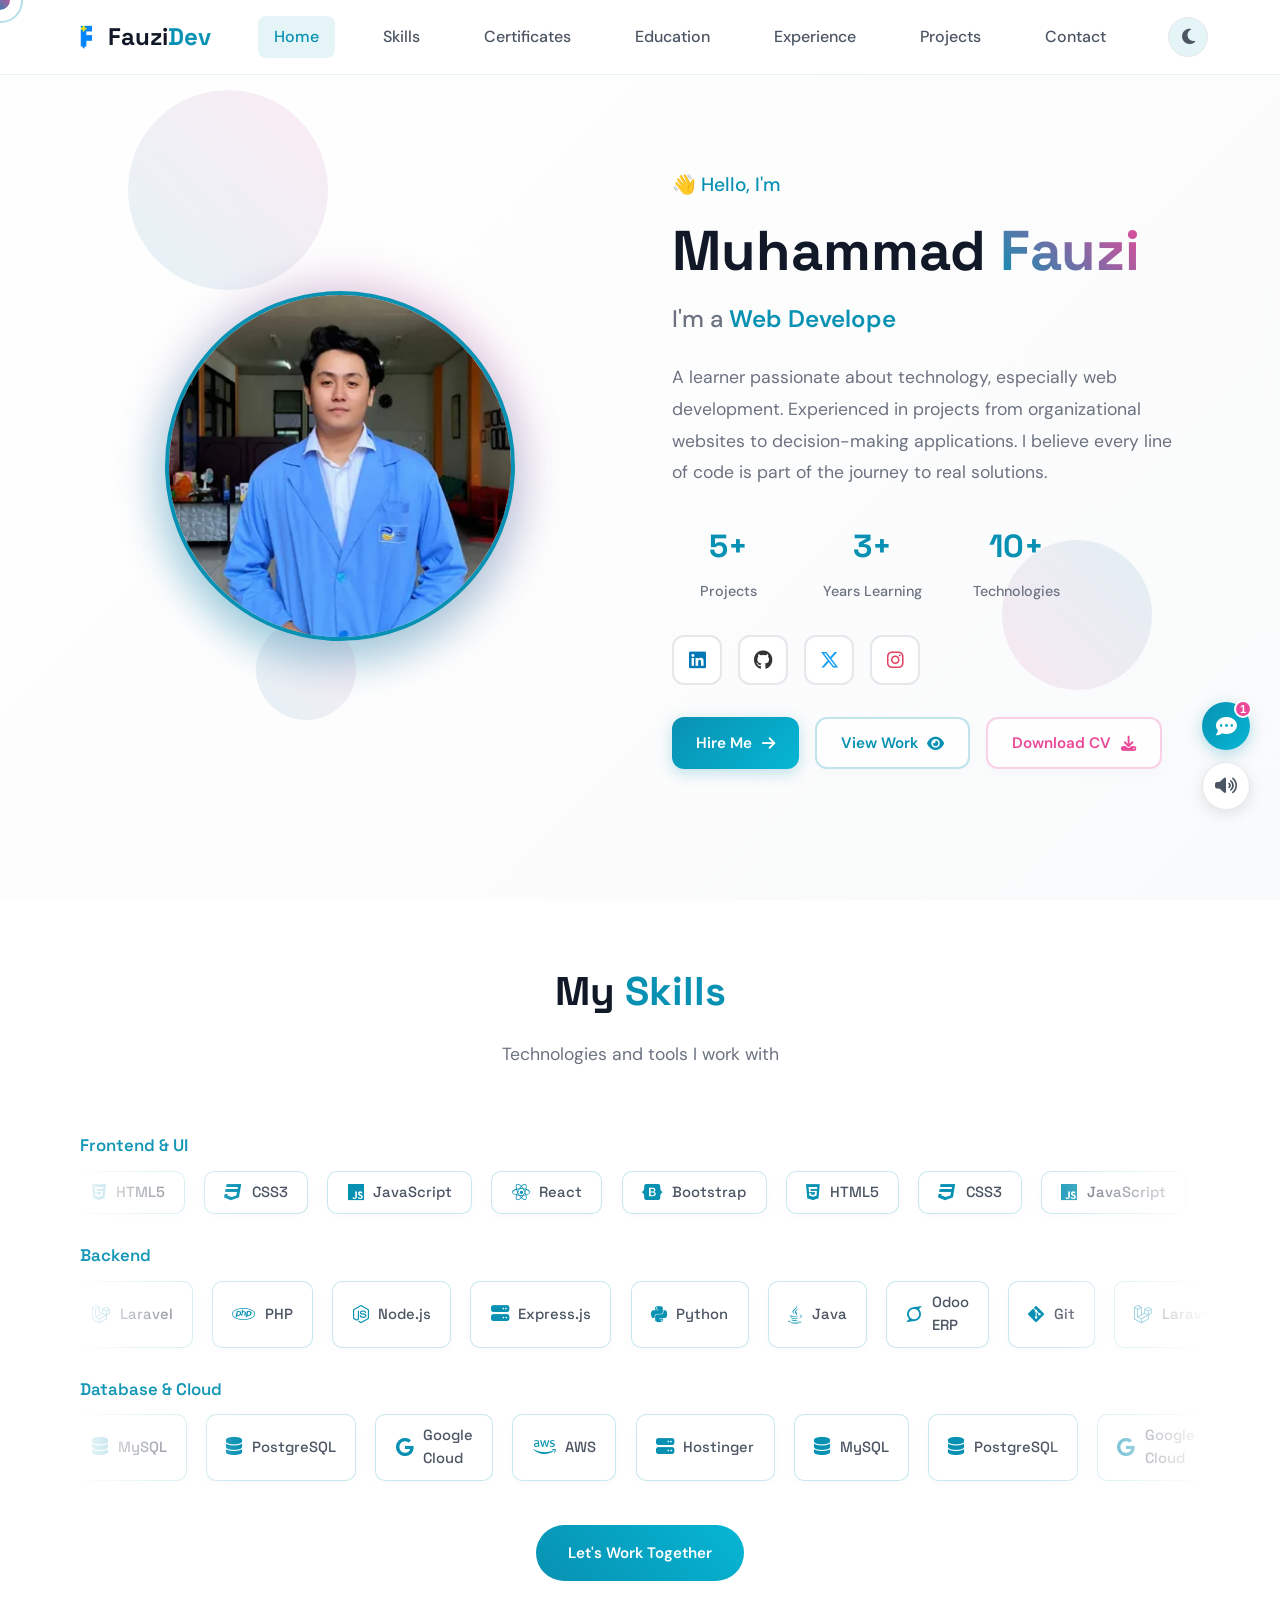
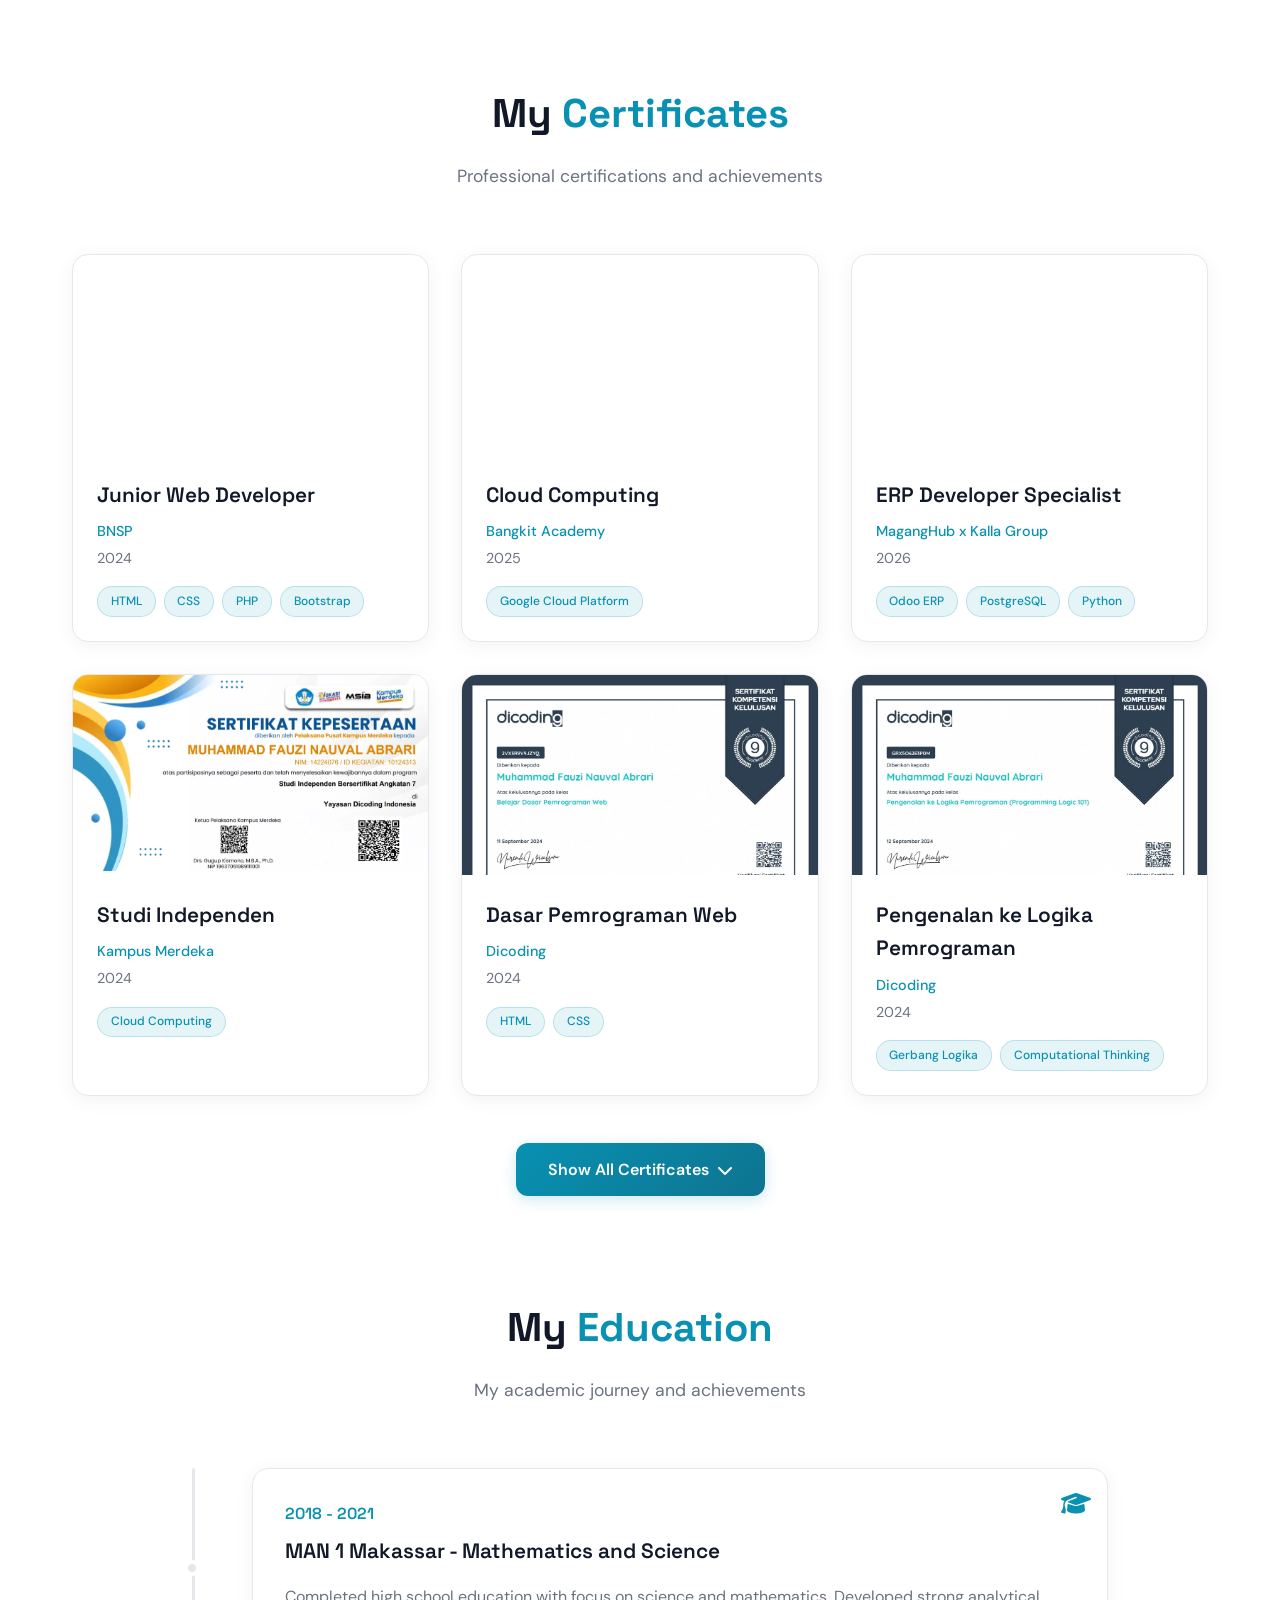
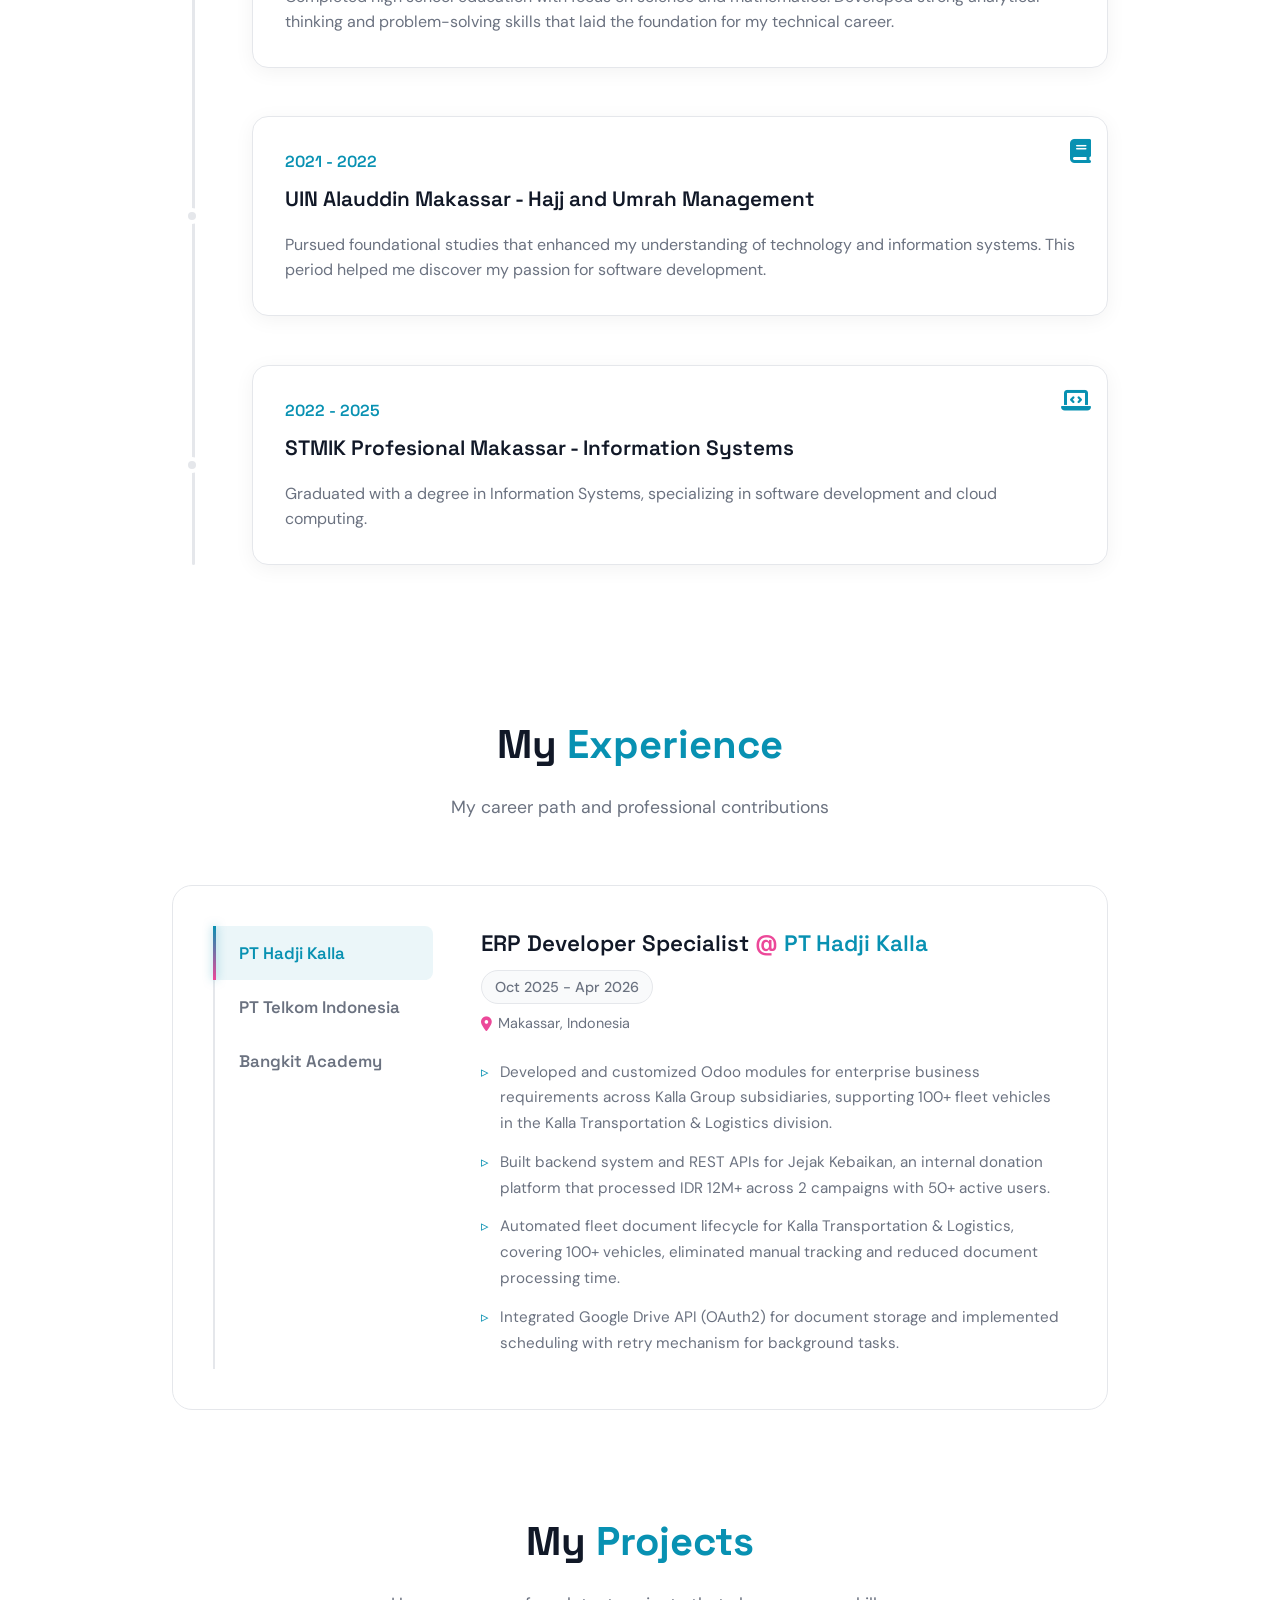
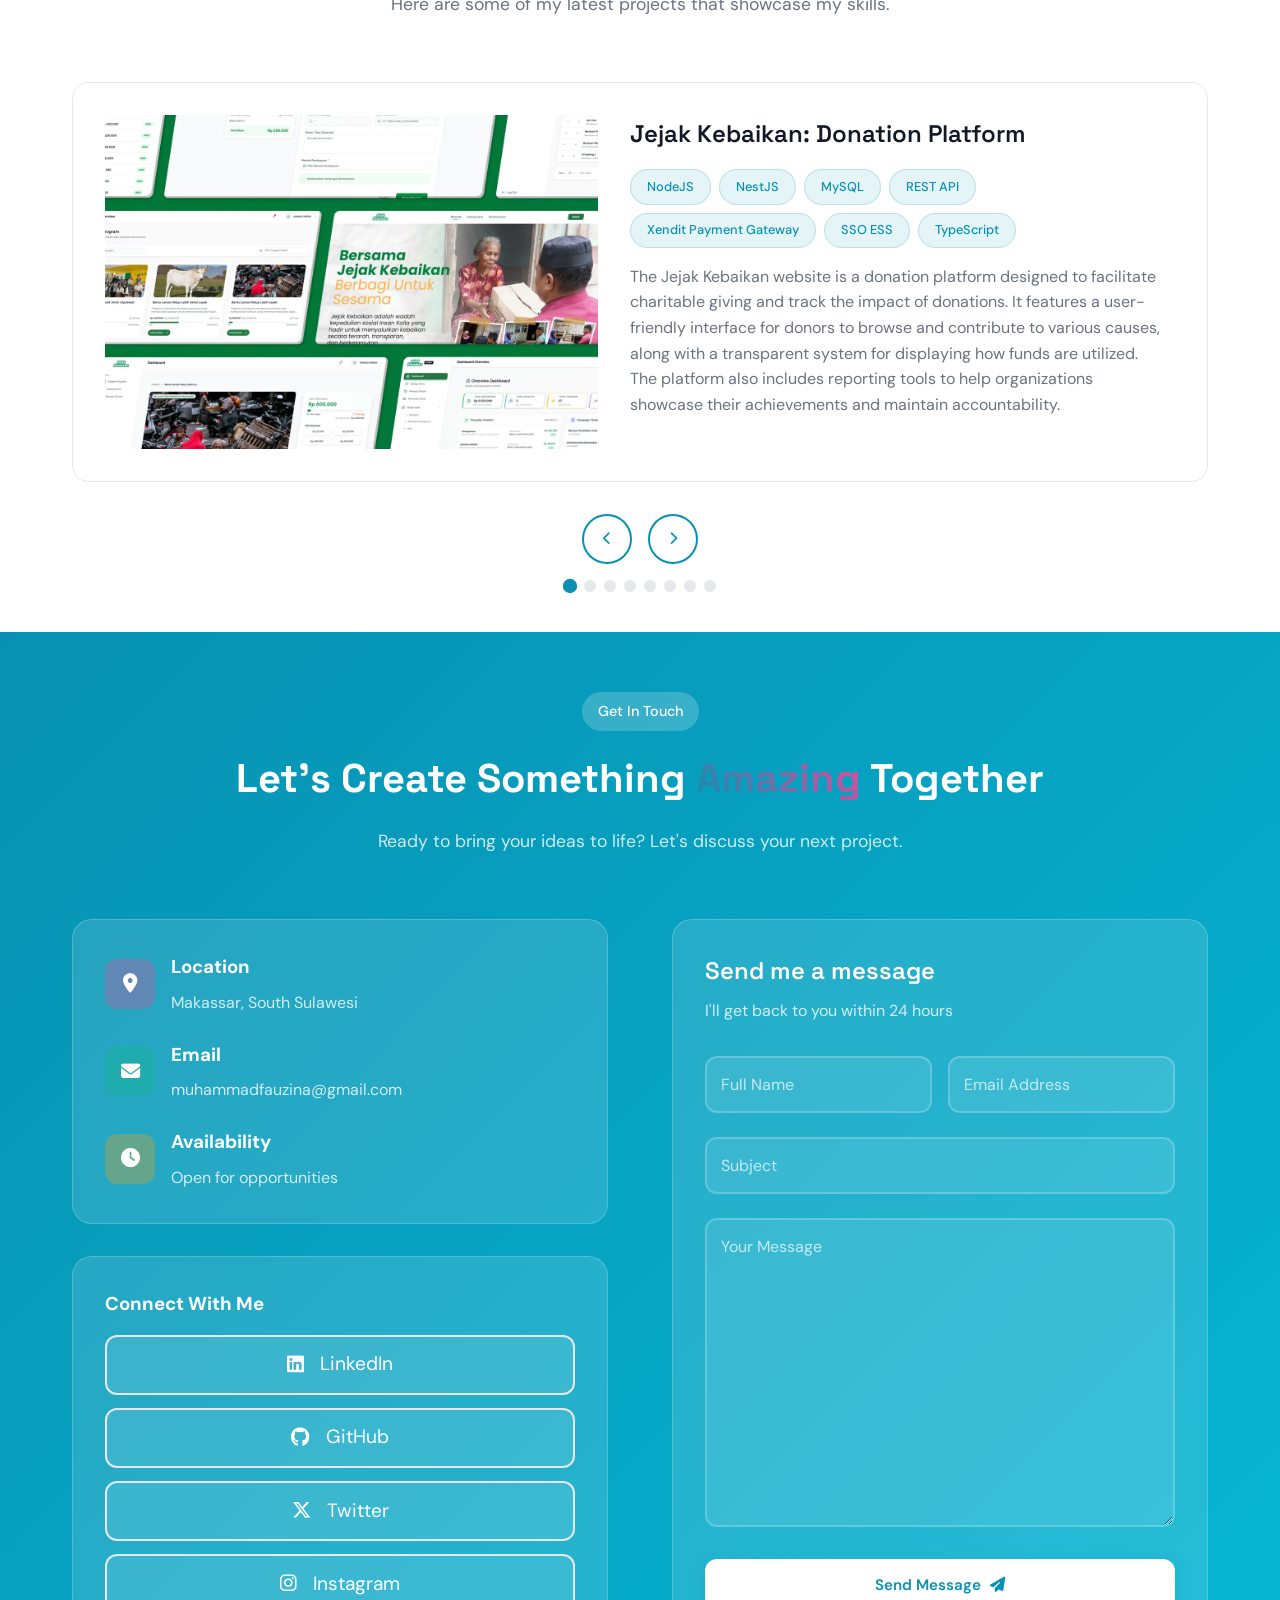
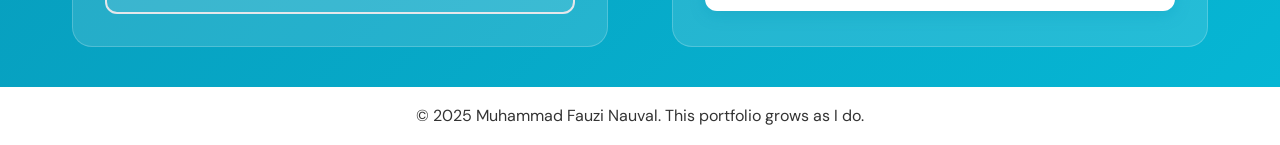
==== index.html @ a69e7791 "feat: implement ambient audio background player with floating toggle control" ====
<!DOCTYPE html>
<html lang="en">
    
<head>
    <meta charset="UTF-8">
    <meta name="viewport" content="width=device-width, initial-scale=1.0">
        <meta name="description" content="Portfolio resmi Muhammad Fauzi Nauval, Web Developer dengan fokus Full Stack dan Cloud Computing. Menampilkan project, sertifikat, pengalaman, dan kontak profesional.">
        <meta name="robots" content="index, follow">
        <link rel="canonical" href="https://fauzidev.vercel.app/">
        <meta property="og:type" content="website">
        <meta property="og:title" content="Muhammad Fauzi Nauval | Web Developer Portfolio">
        <meta property="og:description" content="Lihat project, sertifikat, skill, dan pengalaman Muhammad Fauzi Nauval di bidang web development dan cloud computing.">
        <meta property="og:url" content="https://fauzidev.vercel.app/">
        <meta property="og:image" content="https://fauzidev.vercel.app/img/person.webp">
        <meta property="og:site_name" content="Muhammad Fauzi Nauval Portfolio">
        <meta name="twitter:card" content="summary_large_image">
        <meta name="twitter:title" content="Muhammad Fauzi Nauval | Web Developer Portfolio">
        <meta name="twitter:description" content="Portfolio web developer berisi project, sertifikat, skill, dan pengalaman profesional.">
        <meta name="twitter:image" content="https://fauzidev.vercel.app/img/person.webp">
    <link rel="preconnect" href="https://fonts.googleapis.com">
    <link rel="preconnect" href="https://fonts.gstatic.com" crossorigin>
    <link rel="preconnect" href="https://cdnjs.cloudflare.com" crossorigin>
    <link rel="stylesheet" href="https://cdnjs.cloudflare.com/ajax/libs/font-awesome/6.5.2/css/all.min.css" media="print" onload="this.media='all'">
    <link rel="stylesheet" href="style.css?v=4">
    <link rel="icon" href="img/favicon.ico" type="image/x-icon" />
    <!-- Updated to modern Google Fonts matching design brief -->
    <link href="https://fonts.googleapis.com/css2?family=Space+Grotesk:wght@300;400;500;600;700&family=DM+Sans:wght@300;400;500;600&display=swap" rel="stylesheet" media="print" onload="this.media='all'">
        <script type="application/ld+json">
        {
            "@context": "https://schema.org",
            "@type": "Person",
            "name": "Muhammad Fauzi Nauval",
            "jobTitle": "Web Developer",
            "url": "https://fauzidev.vercel.app/",
            "image": "https://fauzidev.vercel.app/img/person.webp",
            "email": "mailto:muhammadfauzina@gmail.com",
            "sameAs": [
                "https://www.linkedin.com/in/muhammad-fauzi-nauval-477607312/",
                "https://github.com/FauziNauvalAbrari",
                "https://x.com/fauzinvl7/",
                "https://instagram.com/fauzinvlv/"
            ],
            "knowsAbout": [
                "Web Development",
                "Cloud Computing",
                "JavaScript",
                "Node.js",
                "Laravel",
                "Google Cloud Platform"
            ]
        }
        </script>
    <title>Fauzi Nauval - Portfolio</title>
</head>
<body>
    <!-- Render-blocking theme script to prevent flash of light theme -->
    <script>
        (function() {
            const savedTheme = localStorage.getItem('theme') || (window.matchMedia('(prefers-color-scheme: dark)').matches ? 'dark' : 'light');
            document.documentElement.setAttribute('data-theme', savedTheme);
        })();
    </script>

    <!-- Fullscreen canvas background -->
    <canvas id="particle-canvas"></canvas>

    <!-- Beautiful Premium Preloader Screen -->
    <div class="loading-screen">
        <div class="loading-content">
            <div class="preloader-logo">
                <img src="img/loader.webp" class="rocket-icon" alt="Logo" fetchpriority="high" width="100" height="156">
                <div class="preloader-ring outer-ring"></div>
                <div class="preloader-ring inner-ring"></div>
            </div>
            <h1 class="preloader-title">Fauzi<span class="accent">Dev</span></h1>
            <p class="preloader-subtitle">Preparing interactive experience...</p>
            <div class="preloader-progress-container">
                <div class="preloader-progress-bar"></div>
            </div>
        </div>
    </div>

    <!-- Added custom cursor element -->
    <div class="custom-cursor"></div>
    
    <!-- Enhanced header with glassmorphism effect -->
    <header class="glass-header scroll-reveal">
        <div class="header-content">
            <a href="#" class="logo">
                <img src="img/loader.webp" class="logo-icon" alt="Logo" width="100" height="156">
                <span class="logo-text">Fauzi<span class="accent">Dev</span></span>
            </a>

            <nav>
                <a href="#" class="active">Home</a>
                <a href="#skills">Skills</a>
                <a href="#certificates">Certificates</a>
                <a href="#edu">Education</a>
                <a href="#experience">Experience</a>
                <a href="#projects">Projects</a>
                <a href="#contact">Contact</a>
            </nav>

            <div class="header-actions">
                <button id="themeToggle" class="theme-toggle-btn" aria-label="Toggle theme">
                    <i class="fas fa-moon"></i>
                </button>
            </div>
            
            <div class="mobile-menu" onclick="toggleMobileMenu()">
                <span></span>
                <span></span>
                <span></span>
            </div>
        </div>
    </header>

    <main>

    <!-- Enhanced home section with gradient background and floating elements -->
    <section class="home" id="home">
        <div class="floating-shapes">
            <div class="shape shape-1"></div>
            <div class="shape shape-2"></div>
            <div class="shape shape-3"></div>
        </div>
        
        <div class="home-container">
            <div class="home-img scroll-reveal-left">
                <div class="img-wrapper">
                    <img src="img/person.webp" alt="Fauzi Nauval" fetchpriority="high" loading="eager" decoding="async" width="337" height="600">
                    <div class="img-glow"></div>
                </div>
            </div>
            <div class="home-content scroll-reveal-right">
                <div class="greeting">👋 Hello, I'm</div>
                <h1>Muhammad <span class="gradient-text">Fauzi</span></h1>
                <h3 class="typing-text">I'm a <span></span></h3>
                <p class="description">A learner passionate about technology, especially web development. Experienced in projects from 
                    organizational websites to decision-making applications. I believe every line of code is part of the journey to real 
                    solutions.</p>
                
                <div class="stats-grid">
                    <div class="stat-item">
                        <div class="stat-number">5+</div>
                        <div class="stat-label">Projects</div>
                    </div>
                    <div class="stat-item">
                        <div class="stat-number">3+</div>
                        <div class="stat-label">Years Learning</div>
                    </div>
                    <div class="stat-item">
                        <div class="stat-number">10+</div>
                        <div class="stat-label">Technologies</div>
                    </div>
                </div>
                
                <div class="social-icons">
                    <a href="https://www.linkedin.com/in/muhammad-fauzi-nauval-477607312/" class="social-link linkedin" target="_blank" rel="noopener noreferrer me" aria-label="LinkedIn Muhammad Fauzi Nauval">
                        <i class="fa-brands fa-linkedin"></i>
                    </a>
                    <a href="https://github.com/FauziNauvalAbrari" class="social-link github" target="_blank" rel="noopener noreferrer me" aria-label="GitHub Muhammad Fauzi Nauval">
                        <i class="fa-brands fa-github"></i>
                    </a>
                    <a href="https://x.com/fauzinvl7/" class="social-link twitter" target="_blank" rel="noopener noreferrer me" aria-label="Twitter Muhammad Fauzi Nauval">
                        <i class="fa-brands fa-x-twitter"></i>
                    </a>
                    <a href="https://instagram.com/fauzinvlv/" class="social-link instagram" target="_blank" rel="noopener noreferrer me" aria-label="Instagram Muhammad Fauzi Nauval">
                        <i class="fa-brands fa-instagram"></i>
                    </a>
                </div>
                
                <div class="cta-buttons">
                    <a href="#contact" class="btn btn-primary">
                        <span>Hire Me</span>
                        <i class="fas fa-arrow-right"></i>
                    </a>
                    <a href="#projects" class="btn btn-secondary">
                        <span>View Work</span>
                        <i class="fas fa-eye"></i>
                    </a>
                    <a href="file/Resume-MuhammadFauziNauval-FS.pdf" class="btn btn-accent" target="_blank" download>
                        <span>Download CV</span>
                        <i class="fas fa-download"></i>
                    </a>
                </div>
            </div>
        </div>
    </section>
    
    <!-- Enhanced Skills Section with more proportional layout -->
    <section class="skills-section" id="skills">
        <div class="skills-container">
            <div class="section-header scroll-reveal">
                <h2>My <span>Skills</span></h2>
                <p>Technologies and tools I work with</p>
            </div>
                    <div class="skills-marquee scroll-reveal">
                <!-- Row 1: Frontend & UI (Right to Left) -->
                <div class="marquee-row">
                    <h3>Frontend & UI</h3>
                    <div class="marquee-container">
                        <div class="marquee-track scroll-left">
                            <!-- Half 1 -->
                            <div class="tech-badge"><i class="fa-brands fa-html5"></i><span>HTML5</span></div>
                            <div class="tech-badge"><i class="fa-brands fa-css3"></i><span>CSS3</span></div>
                            <div class="tech-badge"><i class="fa-brands fa-js"></i><span>JavaScript</span></div>
                            <div class="tech-badge"><i class="fa-brands fa-react"></i><span>React</span></div>
                            <div class="tech-badge"><i class="fa-brands fa-bootstrap"></i><span>Bootstrap</span></div>
                            <div class="tech-badge"><i class="fa-brands fa-html5"></i><span>HTML5</span></div>
                            <div class="tech-badge"><i class="fa-brands fa-css3"></i><span>CSS3</span></div>
                            <div class="tech-badge"><i class="fa-brands fa-js"></i><span>JavaScript</span></div>
                            <div class="tech-badge"><i class="fa-brands fa-react"></i><span>React</span></div>
                            <div class="tech-badge"><i class="fa-brands fa-bootstrap"></i><span>Bootstrap</span></div>
                            
                            <!-- Half 2 -->
                            <div class="tech-badge"><i class="fa-brands fa-html5"></i><span>HTML5</span></div>
                            <div class="tech-badge"><i class="fa-brands fa-css3"></i><span>CSS3</span></div>
                            <div class="tech-badge"><i class="fa-brands fa-js"></i><span>JavaScript</span></div>
                            <div class="tech-badge"><i class="fa-brands fa-react"></i><span>React</span></div>
                            <div class="tech-badge"><i class="fa-brands fa-bootstrap"></i><span>Bootstrap</span></div>
                            <div class="tech-badge"><i class="fa-brands fa-html5"></i><span>HTML5</span></div>
                            <div class="tech-badge"><i class="fa-brands fa-css3"></i><span>CSS3</span></div>
                            <div class="tech-badge"><i class="fa-brands fa-js"></i><span>JavaScript</span></div>
                            <div class="tech-badge"><i class="fa-brands fa-react"></i><span>React</span></div>
                            <div class="tech-badge"><i class="fa-brands fa-bootstrap"></i><span>Bootstrap</span></div>
                        </div>
                    </div>
                </div>

                <!-- Row 2: Backend (Left to Right) -->
                <div class="marquee-row">
                    <h3>Backend</h3>
                    <div class="marquee-container">
                        <div class="marquee-track scroll-right">
                            <!-- Half 1 -->
                            <div class="tech-badge"><i class="fa-brands fa-laravel"></i><span>Laravel</span></div>
                            <div class="tech-badge"><i class="fa-brands fa-php"></i><span>PHP</span></div>
                            <div class="tech-badge"><i class="fa-brands fa-node-js"></i><span>Node.js</span></div>
                            <div class="tech-badge"><i class="fas fa-server"></i><span>Express.js</span></div>
                            <div class="tech-badge"><i class="fa-brands fa-python"></i><span>Python</span></div>
                            <div class="tech-badge"><i class="fa-brands fa-java"></i><span>Java</span></div>
                            <div class="tech-badge"><i class="fa-brands fa-superpowers"></i><span>Odoo ERP</span></div>
                            <div class="tech-badge"><i class="fa-brands fa-git-alt"></i><span>Git</span></div>
                            
                            <!-- Half 2 -->
                            <div class="tech-badge"><i class="fa-brands fa-laravel"></i><span>Laravel</span></div>
                            <div class="tech-badge"><i class="fa-brands fa-php"></i><span>PHP</span></div>
                            <div class="tech-badge"><i class="fa-brands fa-node-js"></i><span>Node.js</span></div>
                            <div class="tech-badge"><i class="fas fa-server"></i><span>Express.js</span></div>
                            <div class="tech-badge"><i class="fa-brands fa-python"></i><span>Python</span></div>
                            <div class="tech-badge"><i class="fa-brands fa-java"></i><span>Java</span></div>
                            <div class="tech-badge"><i class="fa-brands fa-superpowers"></i><span>Odoo ERP</span></div>
                            <div class="tech-badge"><i class="fa-brands fa-git-alt"></i><span>Git</span></div>
                        </div>
                    </div>
                </div>

                <!-- Row 3: Database & Cloud (Right to Left) -->
                <div class="marquee-row">
                    <h3>Database & Cloud</h3>
                    <div class="marquee-container">
                        <div class="marquee-track scroll-left">
                            <!-- Half 1 -->
                            <div class="tech-badge"><i class="fas fa-database"></i><span>MySQL</span></div>
                            <div class="tech-badge"><i class="fas fa-database"></i><span>PostgreSQL</span></div>
                            <div class="tech-badge"><i class="fa-brands fa-google"></i><span>Google Cloud</span></div>
                            <div class="tech-badge"><i class="fa-brands fa-aws"></i><span>AWS</span></div>
                            <div class="tech-badge"><i class="fas fa-server"></i><span>Hostinger</span></div>
                            <div class="tech-badge"><i class="fas fa-database"></i><span>MySQL</span></div>
                            <div class="tech-badge"><i class="fas fa-database"></i><span>PostgreSQL</span></div>
                            <div class="tech-badge"><i class="fa-brands fa-google"></i><span>Google Cloud</span></div>
                            <div class="tech-badge"><i class="fa-brands fa-aws"></i><span>AWS</span></div>
                            <div class="tech-badge"><i class="fas fa-server"></i><span>Hostinger</span></div>
                            
                            <!-- Half 2 -->
                            <div class="tech-badge"><i class="fas fa-database"></i><span>MySQL</span></div>
                            <div class="tech-badge"><i class="fas fa-database"></i><span>PostgreSQL</span></div>
                            <div class="tech-badge"><i class="fa-brands fa-google"></i><span>Google Cloud</span></div>
                            <div class="tech-badge"><i class="fa-brands fa-aws"></i><span>AWS</span></div>
                            <div class="tech-badge"><i class="fas fa-server"></i><span>Hostinger</span></div>
                            <div class="tech-badge"><i class="fas fa-database"></i><span>MySQL</span></div>
                            <div class="tech-badge"><i class="fas fa-database"></i><span>PostgreSQL</span></div>
                            <div class="tech-badge"><i class="fa-brands fa-google"></i><span>Google Cloud</span></div>
                            <div class="tech-badge"><i class="fa-brands fa-aws"></i><span>AWS</span></div>
                            <div class="tech-badge"><i class="fas fa-server"></i><span>Hostinger</span></div>
                        </div>
                    </div>
                </div>
            </div></div>
            
            <div class="skills-cta scroll-reveal">
                <a href="#contact" class="btn">Let's Work Together</a>
            </div>
        </div>
    </section>
    
<!-- Added new certificates section with grid slider layout -->
<section class="certificates-section" id="certificates">
    <div class="certificates-container">
        <div class="section-header scroll-reveal">
            <h2>My <span>Certificates</span></h2>
            <p>Professional certifications and achievements</p>
        </div>
        
        <div class="certificates-grid scroll-reveal-scale">
            <div class="certificate-card">
                <div class="certificate-image">
                    <img loading="lazy" decoding="async" src="img/BNSP.webp" alt="BNSP Junior Web Developer Certificate" width="480" height="698">
                    <div class="certificate-overlay">
                        <i class="fas fa-eye"></i>
                    </div>
                </div>
                <div class="certificate-info">
                    <h3>Junior Web Developer</h3>
                    <p class="certificate-issuer">BNSP</p>
                    <p class="certificate-date">2024</p>
                    <div class="certificate-skills">
                        <span class="skill-tag">HTML</span>
                        <span class="skill-tag">CSS</span>
                        <span class="skill-tag">PHP</span>
                        <span class="skill-tag">Bootstrap</span>
                    </div>
                </div>
            </div>
            
            <div class="certificate-card">
                <div class="certificate-image">
                    <img loading="lazy" decoding="async" src="img/BA.webp" alt="Cloud Computing Certificate" width="1000" height="706">
                    <div class="certificate-overlay">
                        <i class="fas fa-eye"></i>
                    </div>
                </div>
                <div class="certificate-info">
                    <h3>Cloud Computing</h3>
                    <p class="certificate-issuer">Bangkit Academy</p>
                    <p class="certificate-date">2025</p>
                    <div class="certificate-skills">
                        <span class="skill-tag">Google Cloud Platform</span>
                    </div>
                </div>
            </div>

            <div class="certificate-card">
                <div class="certificate-image">
                    <img loading="lazy" decoding="async" src="img/Kalla.webp" alt="Magang Hub Certificate" width="1000" height="702">
                    <div class="certificate-overlay">
                        <i class="fas fa-eye"></i>
                    </div>
                </div>
                <div class="certificate-info">
                    <h3>ERP Developer Specialist</h3>
                    <p class="certificate-issuer">MagangHub x Kalla Group</p>
                    <p class="certificate-date">2026</p>
                    <div class="certificate-skills">
                        <span class="skill-tag">Odoo ERP</span>
                        <span class="skill-tag">PostgreSQL</span>
                        <span class="skill-tag">Python</span>
                    </div>
                </div>
            </div>

            <div class="certificate-card">
                <div class="certificate-image">
                    <img loading="lazy" decoding="async" src="img/MSIB.webp" alt="Studi Independen Certificate" width="999" height="552">
                    <div class="certificate-overlay">
                        <i class="fas fa-eye"></i>
                    </div>
                </div>
                <div class="certificate-info">
                    <h3>Studi Independen</h3>
                    <p class="certificate-issuer">Kampus Merdeka</p>
                    <p class="certificate-date">2024</p>
                    <div class="certificate-skills">
                        <span class="skill-tag">Cloud Computing</span>
                    </div>
                </div>
            </div>

            <div class="certificate-card">
                <div class="certificate-image">
                    <img loading="lazy" decoding="async" src="img/DCD-WEB.webp" alt="Dasar Pemrograman Web Certificate" width="1000" height="707">
                    <div class="certificate-overlay">
                        <i class="fas fa-eye"></i>
                    </div>
                </div>
                <div class="certificate-info">
                    <h3>Dasar Pemrograman Web</h3>
                    <p class="certificate-issuer">Dicoding</p>
                    <p class="certificate-date">2024</p>
                    <div class="certificate-skills">
                        <span class="skill-tag">HTML</span>
                        <span class="skill-tag">CSS</span>
                    </div>
                </div>
            </div>
            
            <div class="certificate-card">
                <div class="certificate-image">
                    <img loading="lazy" decoding="async" src="img/DCD-LOGIC.webp" alt="Pengenalan ke Logika Pemrograman Certificate" width="1000" height="707">
                    <div class="certificate-overlay">
                        <i class="fas fa-eye"></i>
                    </div>
                </div>
                <div class="certificate-info">
                    <h3>Pengenalan ke Logika Pemrograman</h3>
                    <p class="certificate-issuer">Dicoding</p>
                    <p class="certificate-date">2024</p>
                    <div class="certificate-skills">
                        <span class="skill-tag">Gerbang Logika</span>
                        <span class="skill-tag">Computational Thinking</span>
                    </div>
                </div>
            </div>
            
            <div class="certificate-card hidden-certificate">
                <div class="certificate-image">
                    <img loading="lazy" decoding="async" src="img/DCD-JS.webp" alt="Dasar Pemrograman Javascript Certificate" width="1000" height="707">    
                    <div class="certificate-overlay">
                        <i class="fas fa-eye"></i>
                    </div>
                </div>
                <div class="certificate-info">
                    <h3>Dasar Pemrograman Javascript</h3>
                    <p class="certificate-issuer">Dicoding</p>
                    <p class="certificate-date">2025</p>
                    <div class="certificate-skills">
                        <span class="skill-tag">JavaScript</span>
                        <span class="skill-tag">Node.js</span>
                        <span class="skill-tag">Bun</span>
                    </div>
                </div>
            </div>
            
            <div class="certificate-card hidden-certificate">
                <div class="certificate-image">
                    <img loading="lazy" decoding="async" src="img/DCD-BEJS.webp" alt="Back-end dengan Javascript Certificate" width="1000" height="705">
                    <div class="certificate-overlay">
                        <i class="fas fa-eye"></i>
                    </div>
                </div>
                <div class="certificate-info">
                    <h3>Back-end dengan Javascript</h3>
                    <p class="certificate-issuer">Dicoding</p>
                    <p class="certificate-date">2025</p>
                    <div class="certificate-skills">
                        <span class="skill-tag">Node.js</span>
                        <span class="skill-tag">RESTFul API</span>
                        <span class="skill-tag">AWS</span>
                    </div>
                </div>
            </div>
            
            <div class="certificate-card hidden-certificate">
                <div class="certificate-image">
                    <img loading="lazy" decoding="async" src="img/DCD-GIT.webp" alt="Dasar Git dengan GitHub Certificate" width="1000" height="707">
                    <div class="certificate-overlay">
                        <i class="fas fa-eye"></i>
                    </div>
                </div>
                <div class="certificate-info">
                    <h3>Dasar Git dengan GitHub</h3>
                    <p class="certificate-issuer">Dicoding</p>
                    <p class="certificate-date">2024</p>
                    <div class="certificate-skills">
                        <span class="skill-tag">GitHub</span>
                        <span class="skill-tag">Git Branches</span>
                    </div>
                </div>
            </div>
            
            <!-- Hidden Certificates -->
            <div class="certificate-card hidden-certificate">
                <div class="certificate-image">
                    <img loading="lazy" decoding="async" src="img/DCD-BECLOUD.webp" alt="Back-end dengan Google Cloud Certificate" width="1000" height="707">
                    <div class="certificate-overlay">
                        <i class="fas fa-eye"></i>
                    </div>
                </div>
                <div class="certificate-info">
                    <h3>Back-end dengan Google Cloud</h3>
                    <p class="certificate-issuer">Dicoding</p>
                    <p class="certificate-date">2024</p>
                    <div class="certificate-skills">
                        <span class="skill-tag">RESTFul API</span>
                        <span class="skill-tag">Node.js</span>
                        <span class="skill-tag">Google Cloud</span>
                    </div>
                </div>
            </div>
            
            <div class="certificate-card hidden-certificate">
                <div class="certificate-image">
                    <img loading="lazy" decoding="async" src="img/DCD-ML.webp" alt="Machine Learning dengan Google Cloud Certificate" width="1000" height="707">
                    <div class="certificate-overlay">
                        <i class="fas fa-eye"></i>
                    </div>
                </div>
                <div class="certificate-info">
                    <h3>Penerapan Machine Learning dengan Google Cloud</h3>
                    <p class="certificate-issuer">Dicoding</p>
                    <p class="certificate-date">2024</p>
                    <div class="certificate-skills">
                        <span class="skill-tag">Google Cloud</span>
                        <span class="skill-tag">TensorFlow</span>
                        <span class="skill-tag">Vertex AI</span>
                    </div>
                </div>
            </div>

            <div class="certificate-card hidden-certificate">
                <div class="certificate-image">
                    <img loading="lazy" decoding="async" src="img/DCD-SW.webp" alt="Pemrograman Menjadi Pengembang Software Certificate" width="1000" height="707">
                    <div class="certificate-overlay">
                        <i class="fas fa-eye"></i>
                    </div>
                </div>
                <div class="certificate-info">
                    <h3>Pemrograman Menjadi Pengembang Software</h3>
                    <p class="certificate-issuer">Dicoding</p>
                    <p class="certificate-date">2024</p>
                    <div class="certificate-skills">
                        <span class="skill-tag">Konsep Dasar</span>
                    </div>
                </div>
            </div>

            <div class="certificate-card hidden-certificate">
                <div class="certificate-image">
                    <img loading="lazy" decoding="async" src="img/DCD-GENAI.webp" alt="Dasar Cloud dan Gen AI AWS Certificate" width="1000" height="709">
                    <div class="certificate-overlay">
                        <i class="fas fa-eye"></i>
                    </div>
                </div>
                <div class="certificate-info">
                    <h3>Dasar Cloud dan Gen AI AWS</h3>
                    <p class="certificate-issuer">Dicoding</p>
                    <p class="certificate-date">2025</p>
                    <div class="certificate-skills">
                        <span class="skill-tag">Amazon EC2</span>
                        <span class="skill-tag">Elastic Load Balancing</span>
                    </div>
                </div>
            </div>
            
            <div class="certificate-card hidden-certificate">
                <div class="certificate-image">
                    <img loading="lazy" decoding="async" src="img/DCD-AI.webp" alt="Dasar Artificial Intelligence Certificate" width="1000" height="707">
                    <div class="certificate-overlay">
                        <i class="fas fa-eye"></i>
                    </div>
                </div>
                <div class="certificate-info">
                    <h3>Dasar AI</h3>
                    <p class="certificate-issuer">Dicoding</p>
                    <p class="certificate-date">2024</p>
                    <div class="certificate-skills">
                        <span class="skill-tag">Artificial Intelligence</span>
                        <span class="skill-tag">Konsep Dasar</span>
                    </div>
                </div>
            </div>
            
            <div class="certificate-card hidden-certificate">
                <div class="certificate-image">
                    <img loading="lazy" decoding="async" src="img/DCD-Engineer.webp" alt="Google Cloud Engineer Certificate" width="1000" height="707">
                    <div class="certificate-overlay">
                        <i class="fas fa-eye"></i>
                    </div>
                </div>
                <div class="certificate-info">
                    <h3>Google Cloud Engineer</h3>
                    <p class="certificate-issuer">Dicoding</p>
                    <p class="certificate-date">2024</p>
                    <div class="certificate-skills">
                        <span class="skill-tag">Komputasi</span>
                        <span class="skill-tag">IAM</span>
                        <span class="skill-tag">Monitoring</span>
                    </div>
                </div>
            </div>
            
            <div class="certificate-card hidden-certificate">
                <div class="certificate-image">
                    <img loading="lazy" decoding="async" src="img/DCD-SD.webp" alt="Software Developer Certificate" width="1000" height="700">
                    <div class="certificate-overlay">
                        <i class="fas fa-eye"></i>
                    </div>
                </div>
                <div class="certificate-info">
                    <h3>Prompt Engineering</h3>
                    <p class="certificate-issuer">Dicoding</p>
                    <p class="certificate-date">2026</p>
                    <div class="certificate-skills">
                        <span class="skill-tag">Prompt Engineering</span>
                        <span class="skill-tag">Software Development</span>
                        <span class="skill-tag">Gemini AI</span>
                    </div>
                </div>
            </div>

            <div class="certificate-card hidden-certificate">
                <div class="certificate-image">
                    <img loading="lazy" decoding="async" src="img/DT.webp" alt="Design Thinking Certificate" width="977" height="691">
                    <div class="certificate-overlay">
                        <i class="fas fa-eye"></i>
                    </div>
                </div>
                <div class="certificate-info">
                    <h3>Design Thinking</h3>
                    <p class="certificate-issuer">GNIK, KEMNAKER</p>
                    <p class="certificate-date">2026</p>
                    <div class="certificate-skills">
                        <span class="skill-tag">Design Thinking</span>
                    </div>
                </div>
            </div>            
            
            <div class="certificate-card hidden-certificate">
                <div class="certificate-image">
                    <img loading="lazy" decoding="async" src="img/EI.webp" alt="Emotional Intelligence Certificate" width="980" height="686">
                    <div class="certificate-overlay">
                        <i class="fas fa-eye"></i>
                    </div>
                </div>
                <div class="certificate-info">
                    <h3>Emotional Intelligence</h3>
                    <p class="certificate-issuer">GNIK, KEMNAKER</p>
                    <p class="certificate-date">2026</p>
                    <div class="certificate-skills">
                        <span class="skill-tag">Emotional Intelligence</span>
                    </div>
                </div>
            </div>

            <div class="certificate-card hidden-certificate">
                <div class="certificate-image">
                    <img loading="lazy" decoding="async" src="img/DDT.webp" alt="Digital Disruption & Transformation Certificate" width="1000" height="702">
                    <div class="certificate-overlay">
                        <i class="fas fa-eye"></i>
                    </div>
                </div>
                <div class="certificate-info">
                    <h3>Digital Disruption & Transformation</h3>
                    <p class="certificate-issuer">GNIK, KEMNAKER</p>
                    <p class="certificate-date">2026</p>
                    <div class="certificate-skills">
                        <span class="skill-tag">Digital Disruption</span>
                        <span class="skill-tag">Transformation</span>
                    </div>
                </div>
            </div>
                        
            <div class="certificate-card hidden-certificate">
                <div class="certificate-image">
                    <img loading="lazy" decoding="async" src="img/SE.webp" alt="Self Efficacy Certificate" width="1000" height="710">
                    <div class="certificate-overlay">
                        <i class="fas fa-eye"></i>
                    </div>
                </div>
                <div class="certificate-info">
                    <h3>Self Efficacy</h3>
                    <p class="certificate-issuer">GNIK, KEMNAKER</p>
                    <p class="certificate-date">2026</p>
                    <div class="certificate-skills">
                        <span class="skill-tag">Self Efficacy</span>
                    </div>
                </div>
            </div>

            <div class="certificate-card hidden-certificate">
                <div class="certificate-image">
                    <img loading="lazy" decoding="async" src="img/FGA-DS.webp" alt="Intermediate Data Science Certificate" width="1000" height="704">
                    <div class="certificate-overlay">
                        <i class="fas fa-eye"></i>
                    </div>
                </div>
                <div class="certificate-info">
                    <h3>Intermediate Data Science</h3>
                    <p class="certificate-issuer">Digital Talent</p>
                    <p class="certificate-date">2025</p>
                    <div class="certificate-skills">
                        <span class="skill-tag">Google Colab</span>
                        <span class="skill-tag">Data Screening</span>
                        <span class="skill-tag">Building Models</span>
                    </div>
                </div>
            </div>

            <div class="certificate-card hidden-certificate">
                <div class="certificate-image">
                    <img loading="lazy" decoding="async" src="img/FGA-WEB.webp" alt="Junior Web Developer Digital Talent Certificate" width="1000" height="703">
                    <div class="certificate-overlay">
                        <i class="fas fa-eye"></i>
                    </div>
                </div>
                <div class="certificate-info">
                    <h3>Junior Web Developer</h3>
                    <p class="certificate-issuer">Digital Talent</p>
                    <p class="certificate-date">2024</p>
                    <div class="certificate-skills">
                        <span class="skill-tag">HTML</span>
                        <span class="skill-tag">CSS</span>
                        <span class="skill-tag">PHP</span>
                        <span class="skill-tag">Database</span>
                    </div>
                </div>
            </div>
        </div>
        
        <!-- Show More Button -->
        <div class="certificates-show-more scroll-reveal">
            <button id="showMoreCertificates" class="btn btn-secondary" aria-expanded="false">
                <span>Show All Certificates</span>
                <i class="fas fa-chevron-down"></i>
            </button>
        </div>
    </div>
</section>
    
    <!-- Enhanced Education Section with Timeline Design -->
    <section class="education-section" id="edu">
        <div class="education-container">
            <div class="section-header scroll-reveal">
                <h2>My <span>Education</span></h2>
                <p>My academic journey and achievements</p>
            </div>
            
            <div class="education-timeline">
                <!-- Interactive Progress Line -->
                <div class="education-line-container">
                    <div class="education-line-progress"></div>
                </div>
                
                <div class="timeline-item scroll-reveal-left">
                    <div class="timeline-dot"></div>
                    <div class="timeline-content">
                        <div class="timeline-year">2018 - 2021</div>
                        <h3>MAN 1 Makassar - Mathematics and Science</h3>
                        <p>Completed high school education with focus on science and mathematics. Developed strong analytical thinking and problem-solving skills that laid the foundation for my technical career.</p>
                        <div class="timeline-icon">
                            <i class="fas fa-graduation-cap"></i>
                        </div>
                    </div>
                </div>
                
                <div class="timeline-item scroll-reveal-right">
                    <div class="timeline-dot"></div>
                    <div class="timeline-content">
                        <div class="timeline-year">2021 - 2022</div>
                        <h3>UIN Alauddin Makassar - Hajj and Umrah Management</h3>
                        <p>Pursued foundational studies that enhanced my understanding of technology and information systems. This period helped me discover my passion for software development.</p>
                        <div class="timeline-icon">
                            <i class="fas fa-book"></i>
                        </div>
                    </div>
                </div>
                
                <div class="timeline-item scroll-reveal-left">
                    <div class="timeline-dot"></div>
                    <div class="timeline-content">
                        <div class="timeline-year">2022 - 2025</div>
                        <h3>STMIK Profesional Makassar - Information Systems</h3>
                        <p>Graduated with a degree in Information Systems, specializing in software development and cloud computing.</p>
                        <div class="timeline-icon">
                            <i class="fas fa-laptop-code"></i>
                        </div>
                    </div>
                </div>
            </div>
        </div>
    </section>
    
    <!-- Work Experience Section -->
    <section class="work-experience-section" id="experience">
        <div class="work-experience-container">
            <div class="section-header scroll-reveal">
                <h2>My <span>Experience</span></h2>
                <p>My career path and professional contributions</p>
            </div>
            
            <div class="experience-tabs-wrapper scroll-reveal-scale">
                <!-- Tab Buttons -->
                <div class="experience-tabs">
                    <button class="tab-btn active" data-index="0">
                        <span class="tab-company">PT Hadji Kalla</span>
                    </button>
                    <button class="tab-btn" data-index="1">
                        <span class="tab-company">PT Telkom Indonesia</span>
                    </button>
                    <button class="tab-btn" data-index="2">
                        <span class="tab-company">Bangkit Academy</span>
                    </button>
                    <!-- Sliding active indicator -->
                    <div class="tab-indicator"></div>
                </div>
                
                <!-- Tab Panels -->
                <div class="experience-panels">
                    <!-- Panel 0: PT Hadji Kalla -->
                    <div class="experience-panel active" id="panel-0">
                        <div class="panel-header">
                            <h3 class="panel-title">ERP Developer Specialist <span class="at">@</span> <a href="https://kalla.co.id/" target="_blank" rel="noopener noreferrer" class="company-link">PT Hadji Kalla</a></h3>
                            <span class="panel-date">Oct 2025 - Apr 2026</span>
                        </div>
                        <div class="panel-location"><i class="fas fa-map-marker-alt"></i> Makassar, Indonesia</div>
                        <ul class="panel-desc">
                            <li>Developed and customized Odoo modules for enterprise business requirements across Kalla Group subsidiaries, supporting 100+ fleet vehicles in the Kalla Transportation & Logistics division.</li>
                            <li>Built backend system and REST APIs for Jejak Kebaikan, an internal donation platform that processed IDR 12M+ across 2 campaigns with 50+ active users.</li>
                            <li>Automated fleet document lifecycle for Kalla Transportation & Logistics, covering 100+ vehicles, eliminated manual tracking and reduced document processing time.</li>
                            <li>Integrated Google Drive API (OAuth2) for document storage and implemented scheduling with retry mechanism for background tasks.</li>
                        </ul>
                    </div>

                    <!-- Panel 1: PT Telkom Indonesia -->
                    <div class="experience-panel" id="panel-1">
                        <div class="panel-header">
                            <h3 class="panel-title">Software Developer <span class="at">@</span> <a href="https://www.telkom.co.id/" target="_blank" rel="noopener noreferrer" class="company-link">PT Telkom Indonesia</a></h3>
                            <span class="panel-date">Apr 2025 - Jun 2025</span>
                        </div>
                        <div class="panel-location"><i class="fas fa-map-marker-alt"></i> Regional 5 &bull; Makassar, Indonesia</div>
                        <ul class="panel-desc">
                            <li>Built GenZ, an internal web platform (Laravel/PHP) for cross-departmental data centralization and real-time monitoring across modules including inventory, attendance, and activity log.</li>
                            <li>Detected and formally reported 20+ sensitive data leak incidents through systematic cyber patrol activities, creating a structured early-warning workflow.</li>
                            <li>Supported network infrastructure setup including device configuration and internal connectivity.</li>
                        </ul>
                    </div>

                    <!-- Panel 2: Bangkit Academy -->
                    <div class="experience-panel" id="panel-2">
                        <div class="panel-header">
                            <h3 class="panel-title">Cloud Computing Cohort <span class="at">@</span> <a href="https://contributors.bangkit.academy/" target="_blank" rel="noopener noreferrer" class="company-link">Bangkit Academy</a></h3>
                            <span class="panel-date">Sep 2024 - Jan 2025</span>
                        </div>
                        <div class="panel-location"><i class="fas fa-certificate"></i> National Digital Program by Google, GoTo, Traveloka</div>
                        <ul class="panel-desc">
                            <li>Completed over 900 hours of intensive learning covering cloud infrastructure, web development, and soft skills.</li>
                            <li>Collaborated in a cross-functional team as the Cloud Engineer for the capstone project "Fridge Recipe", a REST API-based web application.</li>
                            <li>Deployed frontend on Google App Engine, backend APIs on Cloud Run, and set up Cloud Storage and Cloud SQL databases on Google Cloud Platform.</li>
                        </ul>
                    </div>
                </div>
            </div>
        </div>
    </section>
    
    <!-- Projects Section converted to Interactive Slider -->
    <section class="experience-section" id="projects">
        <div class="experience-container">
            <div class="section-header scroll-reveal">
                <h2>My <span>Projects</span></h2>
                <p>Here are some of my latest projects that showcase my skills.</p>
            </div>
            
            <div class="experience-slider scroll-reveal-scale">
                <div class="slider-container">
                    <div class="slide active">
                        <div class="slide-content">
                            <div class="slide-image">
                                <a href="https://jejak-kebaikan.kalla.co.id/" target="_blank" rel="noopener noreferrer" aria-label="Open Jejak Kebaikan website">
                                    <img loading="lazy" decoding="async" src="img/jebakan.webp" alt="Donation Website" width="1200" height="900">
                                </a>
                            </div>
                            <div class="slide-info">
                                <h3><a href="https://jejak-kebaikan.kalla.co.id/" target="_blank" rel="noopener noreferrer" style="color: inherit; text-decoration: none;">Jejak Kebaikan: Donation Platform</a></h3>
                                <div class="project-tags">
                                    <span class="tag">NodeJS</span>
                                    <span class="tag">NestJS</span>
                                    <span class="tag">MySQL</span>
                                    <span class="tag">REST API</span>
                                    <span class="tag">Xendit Payment Gateway</span>
                                    <span class="tag">SSO ESS</span>
                                    <span class="tag">TypeScript</span>
                                </div>
                                <p>The Jejak Kebaikan website is a donation platform designed to facilitate charitable giving and track the impact of donations. It features a user-friendly interface for donors to browse and contribute to various causes, along with a transparent system for displaying how funds are utilized. The platform also includes reporting tools to help organizations showcase their achievements and maintain accountability.</p>
                            </div>
                        </div>
                    </div>
                    <div class="slide">
                        <div class="slide-content">
                            <div class="slide-image">
                                <img loading="lazy" decoding="async" src="img/genzz.webp" alt="Movie Theater Website" width="1200" height="821">
                            </div>
                            <div class="slide-info">
                                <h3>GenZ: Internal Data Integration and Monitoring System for Telkom Regional 5</h3>
                                <div class="project-tags">
                                    <span class="tag">Laravel</span>
                                    <span class="tag">MySQL</span>
                                    <span class="tag">REST API</span>
                                    <span class="tag">Telegram Bot API</span>
                                </div>
                                <p>The GenZ website is an internal platform developed for Telkom Regional 5 to streamline operations and centralize company data. It features modules including Activity Logs, Inventory Management with report generation (PDF/Excel), Document Handling, Guest Book, and Room Booking. Supported by an interactive dashboard and structured digital documentation, GenZ ensures efficient workflows and better data management across the organization. In addition, the system integrates with the Telegram API to provide instant notifications, keeping users updated on important activities in real time.</p>
                            </div>
                        </div>
                    </div>
                    <div class="slide">
                        <div class="slide-content">
                            <div class="slide-image">
                                <img loading="lazy" decoding="async" src="img/FR.webp" alt="Fridge Recipe Application" width="1200" height="823">
                            </div>
                            <div class="slide-info">
                                <h3>Fridge Recipe: Smart Recipe Finder Based on Available Ingredients</h3>
                                <div class="project-tags">
                                    <span class="tag">Node.js</span>
                                    <span class="tag">RESTful API</span>
                                    <span class="tag">Google Cloud Platform</span>
                                    <span class="tag">JavaScript</span>
                                </div>
                                <p>Fridge Recipe is a web-based application that helps users discover cooking recipes based on the ingredients 
                                    they already have in their fridge. Users can input available ingredients, search for matching recipes, and 
                                    save favorites by logging in. The platform is powered by a REST API and deployed on Google Cloud Platform 
                                    (GCP), ensuring scalability, reliability, and seamless access to diverse recipe recommendations. This 
                                    application aims to reduce food waste while making cooking easier and more enjoyable.</p>
                            </div>
                        </div>
                    </div>
                    <div class="slide">
                        <div class="slide-content">
                            <div class="slide-image">
                                <img loading="lazy" decoding="async" src="img/LDII.webp" alt="LDII Website" width="1200" height="831">
                            </div>
                            <div class="slide-info">
                                <h3>LDII Makassar</h3>
                                <div class="project-tags">
                                    <span class="tag">Laravel</span>
                                    <span class="tag">Hostinger</span>
                                    <span class="tag">MySQL</span>
                                </div>
                                <p>This website is a content management platform for a pencak silat organization, featuring news articles, 
                                    a photo gallery, organizational profiles (vision, mission, and management), and social media integration. 
                                    It also includes an admin dashboard for managing articles, galleries, and member information, serving as 
                                    a digital hub to share updates, showcase activities, and engage with the public. It helps preserve 
                                    organizational identity through structured content. The platform also supports better communication 
                                    between members and the community.</p>
                            </div>
                        </div>
                    </div>
                    <div class="slide">
                        <div class="slide-content">
                            <div class="slide-image">
                                <img loading="lazy" decoding="async" src="img/skb.webp" alt="Portfolio Website" width="1200" height="850">
                            </div>
                            <div class="slide-info">
                                <h3>Bupati Decree Submission System</h3>
                                <div class="project-tags">
                                    <span class="tag">Laravel</span>
                                    <span class="tag">Bootstrap</span>
                                    <span class="tag">MySQL</span>
                                </div>
                                <p>A web-based application for submitting and monitoring Bupati Decree (SK) requests online. The system allows 
                                    users to apply, track the process status, and download approved decrees quickly, transparently, and 
                                    efficiently. It provides an intuitive interface with clear steps for submission, review, and approval. 
                                    Users can also verify their application status anytime using a unique submission code, ensuring accessibility 
                                    and accountability. This solution helps improve efficiency in public administration by reducing manual 
                                    paperwork and saving time.</p>
                            </div>
                        </div>
                    </div>
                    <div class="slide">
                        <div class="slide-content">
                            <div class="slide-image">
                                <img loading="lazy" decoding="async" src="img/MIT.webp" alt="Transkripsi MIT" width="1200" height="800">
                            </div>
                            <div class="slide-info">
                                <h3>Transcript of grades: STMIK Profesional Makassar</h3>
                                <div class="project-tags">
                                    <span class="tag">App Inventor</span>
                                    <span class="tag">Spreadsheet</span>
                                    <span class="tag">Google Play Console</span>
                                </div>
                                <p>This mobile application is designed for STMIK Profesional Makassar students to easily access their academic 
                                    transcripts and institutional information. It allows users to check grades by entering their student ID, 
                                    view a detailed transcript of courses, SKS, and grades, and access academic calendars. The app also provides 
                                    contact information, location maps, and quick communication options such as phone, WhatsApp, email, and 
                                    website links.</p>
                            </div>
                        </div>
                    </div>
                    <div class="slide">
                        <div class="slide-content">
                            <div class="slide-image">
                                <img loading="lazy" decoding="async" src="img/RT.webp" alt="Quran Learning Center" width="1200" height="750">
                            </div>
                            <div class="slide-info">
                                <h3>Rumah Tahfidz Website</h3>
                                <div class="project-tags">
                                    <span class="tag">Php</span>
                                    <span class="tag">Javascript</span>
                                    <span class="tag">MySQL</span>
                                </div>
                                <p>The Rumah Tahfidz website is an information and registration platform for prospective Qur’an memorizers. 
                                    It provides details on programs, vision and mission, showcases activities through a gallery, and offers 
                                    online registration for easy access. With an admin login system, administrators can efficiently manage and 
                                    update data related to Rumah Tahfidz. This makes the website a comprehensive digital solution for both the 
                                    institution and its wider community needs, supporting education and religious development.</p>
                            </div>
                        </div>
                    </div>
                    <div class="slide">
                        <div class="slide-content">
                            <div class="slide-image">
                                <img loading="lazy" decoding="async" src="img/skbup.webp" alt="SKB Ujung Pandang" width="1200" height="683">
                            </div>
                            <div class="slide-info">
                                <h3>Smart Admission using SAW</h3>
                                <div class="project-tags">
                                    <span class="tag">Laravel</span>
                                    <span class="tag">Bootstrap</span>
                                    <span class="tag">MySQL</span>
                                </div>
                                <p>This web-based system is developed to support the student admission process at SKB Ujung Pandang using the 
                                    Simple Additive Weighting (SAW) method. It enables participants to register online, while administrators 
                                    can manage data, set criteria, and run the SAW calculation to determine final scores and admission status. 
                                    With automated ranking, clear result visualization, and an integrated dashboard, the system ensures 
                                    efficiency, transparency, and fairness throughout the selection process.</p>
                            </div>
                        </div>
                    </div>
                </div>
                
                <div class="slider-navigation">
                    <button class="nav-btn prev-btn" onclick="changeSlide(-1)">
                        <i class="fas fa-chevron-left"></i>
                    </button>
                    <button class="nav-btn next-btn" onclick="changeSlide(1)">
                        <i class="fas fa-chevron-right"></i>
                    </button>
                </div>
                
                <div class="slider-dots">
                    <span class="dot active" onclick="currentSlide(1)"></span>
                    <span class="dot" onclick="currentSlide(2)"></span>
                    <span class="dot" onclick="currentSlide(3)"></span>
                    <span class="dot" onclick="currentSlide(4)"></span>
                    <span class="dot" onclick="currentSlide(5)"></span>
                    <span class="dot" onclick="currentSlide(6)"></span>
                    <span class="dot" onclick="currentSlide(7)"></span>
                    <span class="dot" onclick="currentSlide(8)"></span>
                </div>
            </div>
        </div>
    </section>
    
    <!-- Enhanced Contact Section with modern card design -->
    <section class="contact-section" id="contact">
        <div class="contact-container">
            <div class="section-header scroll-reveal">
                <div class="section-badge">Get In Touch</div>
                <h2>Let's Create Something <span class="gradient-text">Amazing</span> Together</h2>
                <p>Ready to bring your ideas to life? Let's discuss your next project.</p>
            </div>
            
            <div class="contact-content">
                <div class="contact-info scroll-reveal-left">
                    <div class="info-card">
                        <div class="contact-item">
                            <div class="contact-icon location">
                                <i class="fas fa-map-marker-alt"></i>
                            </div>
                            <div class="contact-details">
                                <h3>Location</h3>
                                <p>Makassar, South Sulawesi</p>
                            </div>
                        </div>
                        
                        <div class="contact-item">
                            <div class="contact-icon email">
                                <i class="fas fa-envelope"></i>
                            </div>
                            <div class="contact-details">
                                <h3>Email</h3>
                                <p>muhammadfauzina@gmail.com</p>
                            </div>
                        </div>
                        
                        <div class="contact-item">
                            <div class="contact-icon availability">
                                <i class="fas fa-clock"></i>
                            </div>
                            <div class="contact-details">
                                <h3>Availability</h3>
                                <p>Open for opportunities</p>
                            </div>
                        </div>
                    </div>
                    
                    <div class="social-media-card">
                        <h3>Connect With Me</h3>
                        <div class="social-links">
                            <a href="https://www.linkedin.com/in/muhammad-fauzi-nauval-477607312/" class="social-link linkedin" target="_blank" rel="noopener noreferrer me" aria-label="LinkedIn Muhammad Fauzi Nauval">
                                <i class="fa-brands fa-linkedin"></i>
                                <span>LinkedIn</span>
                            </a>
                            <a href="https://github.com/FauziNauvalAbrari" class="social-link github" target="_blank" rel="noopener noreferrer me" aria-label="GitHub Muhammad Fauzi Nauval">
                                <i class="fa-brands fa-github"></i>
                                <span>GitHub</span>
                            </a>
                            <a href="https://x.com/fauzinvl7/" class="social-link twitter" target="_blank" rel="noopener noreferrer me" aria-label="Twitter Muhammad Fauzi Nauval">
                                <i class="fa-brands fa-x-twitter"></i>
                                <span>Twitter</span>
                            </a>
                            <a href="https://instagram.com/fauzinvlv/" class="social-link instagram" target="_blank" rel="noopener noreferrer me" aria-label="Instagram Muhammad Fauzi Nauval">
                                <i class="fa-brands fa-instagram"></i>
                                <span>Instagram</span>
                            </a>
                        </div>
                    </div>
                </div>
                
                <div class="contact-form-card scroll-reveal-right">
                    <div class="form-header">
                        <h3>Send me a message</h3>
                        <p>I'll get back to you within 24 hours</p>
                    </div>
                    
                    <form id="contactForm" class="modern-form">
                        <div class="form-row">
                            <div class="form-group">
                                <input type="text" id="name" name="name" required>
                                <label for="name">Full Name</label>
                                <div class="form-line"></div>
                            </div>
                            
                            <div class="form-group">
                                <input type="email" id="email" name="email" required>
                                <label for="email">Email Address</label>
                                <div class="form-line"></div>
                            </div>
                        </div>
                        
                        <div class="form-group">
                            <input type="text" id="subject" name="subject" required>
                            <label for="subject">Subject</label>
                            <div class="form-line"></div>
                        </div>
                        
                        <div class="form-group">
                            <textarea id="message" name="message" rows="13" required></textarea>
                            <label for="message">Your Message</label>
                            <div class="form-line"></div>
                        </div>
                        
                        <button type="submit" class="btn btn-primary submit-btn">
                            <span class="btn-text">Send Message</span>
                            <span class="btn-icon">
                                <i class="fas fa-paper-plane"></i>
                            </span>
                            <div class="btn-loading">
                                <i class="fas fa-spinner fa-spin"></i>
                            </div>
                        </button>
                    </form>
                    
                </div>
            </div>
        </div>
    </section>

    </main>

    <!-- Added modal for viewing certificate images -->
    <div id="certificateModal" class="certificate-modal">
        <div class="modal-content">
            <span class="modal-close">&times;</span>
            <img id="modalImage" src="https://placehold.co/600x400" alt="Certificate" width="600" height="400">
            <div class="modal-info">
                <h3 id="modalTitle"></h3>
                <p id="modalIssuer"></p>
            </div>
        </div>
    </div>

    <!-- Fixed footer animation - container always visible, only text content animates -->
    <footer class="modern-footer">
        <div class="footer-content">
            <div class="footer-text">
                <p class="scroll-reveal">&copy; 2025 Muhammad Fauzi Nauval. This portfolio grows as I do.</p>
            </div>
        </div>
    </footer>

    <script>
        let currentSlideIndex = 0;
        const slides = document.querySelectorAll('.slide');
        const dots = document.querySelectorAll('.dot');
        const totalSlides = slides.length;
        function toggleMobileMenu() {
            const nav = document.querySelector('nav');
            const mobileMenu = document.querySelector('.mobile-menu');
            nav.classList.toggle('active');
            mobileMenu.classList.toggle('active');
        }
        function showSlide(index) {
            // Remove active class from all slides and dots
            slides.forEach(slide => slide.classList.remove('active'));
            dots.forEach(dot => dot.classList.remove('active'));
            
            // Add active class to current slide and dot
            slides[index].classList.add('active');
            dots[index].classList.add('active');
        }

        function changeSlide(direction) {
            currentSlideIndex += direction;
            
            if (currentSlideIndex >= totalSlides) {
                currentSlideIndex = 0;
            } else if (currentSlideIndex < 0) {
                currentSlideIndex = totalSlides - 1;
            }
            
            showSlide(currentSlideIndex);
        }

        function currentSlide(index) {
            currentSlideIndex = index - 1;
            showSlide(currentSlideIndex);
        }

        document.addEventListener('DOMContentLoaded', function() {
            // Theme Toggle Logic
            const themeToggleBtn = document.getElementById('themeToggle');
            const themeToggleIcon = themeToggleBtn.querySelector('i');
            
            function applyTheme(theme) {
                document.documentElement.setAttribute('data-theme', theme);
                localStorage.setItem('theme', theme);
                
                // Update icon
                if (theme === 'dark') {
                    themeToggleIcon.className = 'fas fa-sun';
                } else {
                    themeToggleIcon.className = 'fas fa-moon';
                }
                
                // Update particles background if initialized
                if (window.antigravityBackground && typeof window.antigravityBackground.setTheme === 'function') {
                    window.antigravityBackground.setTheme(theme);
                }
            }

            // Get initial theme
            const currentTheme = document.documentElement.getAttribute('data-theme') || 
                                 localStorage.getItem('theme') || 
                                 (window.matchMedia('(prefers-color-scheme: dark)').matches ? 'dark' : 'light');
            
            applyTheme(currentTheme);

            themeToggleBtn.addEventListener('click', () => {
                const activeTheme = document.documentElement.getAttribute('data-theme');
                const newTheme = activeTheme === 'dark' ? 'light' : 'dark';
                applyTheme(newTheme);
            });

            // --- Ambient Audio Player ---
            let ambientAudio = null;
            let isAudioPlaying = false;
            let fadeInterval = null;
            
            const soundToggleBtn = document.getElementById('soundToggle');
            const soundToggleIcon = soundToggleBtn.querySelector('i');
            
            function initAudio() {
                if (!ambientAudio) {
                    ambientAudio = new Audio('file/music.mp3');
                    ambientAudio.loop = true;
                    ambientAudio.volume = 0; // Start at 0 for fade-in
                }
            }
            
            function fadeAudio(targetVolume, duration, callback) {
                if (!ambientAudio) return;
                clearInterval(fadeInterval);
                
                const steps = 20;
                const intervalTime = (duration * 1000) / steps;
                const startVolume = ambientAudio.volume;
                const volumeChange = targetVolume - startVolume;
                let currentStep = 0;
                
                fadeInterval = setInterval(() => {
                    currentStep++;
                    ambientAudio.volume = Math.max(0, Math.min(1, startVolume + (volumeChange * (currentStep / steps))));
                    
                    if (currentStep >= steps) {
                        clearInterval(fadeInterval);
                        ambientAudio.volume = targetVolume;
                        if (callback) callback();
                    }
                }, intervalTime);
            }
            
            function toggleSound() {
                initAudio();
                
                if (!isAudioPlaying) {
                    isAudioPlaying = true;
                    soundToggleIcon.className = 'fas fa-volume-up';
                    soundToggleBtn.classList.add('playing');
                    
                    ambientAudio.play().then(() => {
                        fadeAudio(0.3, 1.2); // Fade in to 30% volume over 1.2s
                    }).catch(err => {
                        console.error("Audio playback failed:", err);
                        isAudioPlaying = false;
                        soundToggleIcon.className = 'fas fa-volume-mute';
                        soundToggleBtn.classList.remove('playing');
                        showToast('Gagal memutar audio', true);
                    });
                } else {
                    isAudioPlaying = false;
                    soundToggleIcon.className = 'fas fa-volume-mute';
                    soundToggleBtn.classList.remove('playing');
                    
                    fadeAudio(0, 0.8, () => {
                        if (!isAudioPlaying) {
                            ambientAudio.pause();
                        }
                    });
                }
            }
            
            function startAudioAutomatically() {
                initAudio();
                
                const tryPlay = () => {
                    if (isAudioPlaying) return;
                    
                    ambientAudio.play().then(() => {
                        isAudioPlaying = true;
                        soundToggleIcon.className = 'fas fa-volume-up';
                        soundToggleBtn.classList.add('playing');
                        fadeAudio(0.3, 1.2);
                        removeListeners();
                    }).catch(err => {
                        console.warn("Autoplay blocked, waiting for user gesture:", err);
                    });
                };
                
                const removeListeners = () => {
                    window.removeEventListener('click', tryPlay);
                    window.removeEventListener('touchstart', tryPlay);
                    window.removeEventListener('keydown', tryPlay);
                };
                
                tryPlay();
                
                if (!isAudioPlaying) {
                    window.addEventListener('click', tryPlay);
                    window.addEventListener('touchstart', tryPlay);
                    window.addEventListener('keydown', tryPlay);
                }
            }
            
            soundToggleBtn.addEventListener('click', toggleSound);

            const isMobile = window.innerWidth <= 768;
            const preloaderTimeout = isMobile ? 600 : 1200;
            const fadeTransitionDuration = isMobile ? 400 : 600;

            const loadingScreen = document.querySelector('.loading-screen');
            setTimeout(() => {
                loadingScreen.classList.add('fade-out');
                setTimeout(() => {
                    loadingScreen.style.display = 'none';
                    // Defer heavy initializations and layout queries to a subsequent frame to prevent forced reflow
                    requestAnimationFrame(() => {
                        requestAnimationFrame(() => {
                            if (typeof AntigravityParticles === 'function') {
                                window.antigravityBackground = new AntigravityParticles('particle-canvas');
                            }
                            if (typeof updateDocHeight === 'function') updateDocHeight();
                            if (typeof cacheSectionPositions === 'function') cacheSectionPositions();
                            if (typeof cacheTimelinePositions === 'function') cacheTimelinePositions();
                            if (typeof updateActiveNavLink === 'function') updateActiveNavLink();
                            if (typeof updateEduTimelineProgress === 'function') updateEduTimelineProgress();
                            
                            // Start background music automatically
                            startAudioAutomatically();
                            
                            // Initialize indicator position instantly without transitions to avoid non-composited animations on load
                            const activeTab = document.querySelector('.experience-tabs .tab-btn.active');
                            if (activeTab && indicator) {
                                indicator.style.transition = 'none';
                                updateTabIndicator(activeTab);
                                // Enable transitions smoothly after placement
                                setTimeout(() => {
                                    indicator.style.transition = '';
                                }, 50);
                            }
                        });
                    });
                }, fadeTransitionDuration); // Wait for CSS opacity transition to finish
            }, preloaderTimeout);

            // Floating Back-to-Top Button with Circular Progress Logic
            const backToTopBtn = document.getElementById('backToTop');
            const progressCircle = document.querySelector('.progress-ring__circle');
            const circumference = 2 * Math.PI * 20;
            
            if (progressCircle) {
                progressCircle.style.strokeDasharray = `${circumference} ${circumference}`;
                progressCircle.style.strokeDashoffset = circumference;
            }
            
            function setProgress(percent) {
                if (!progressCircle) return;
                const offset = circumference - (percent / 100) * circumference;
                progressCircle.style.strokeDashoffset = offset;
            }
            
            let docHeight = 0;
            function updateDocHeight() {
                docHeight = document.documentElement.scrollHeight - window.innerHeight;
            }
            
            // Throttled scroll handler combining all scroll-related functions
            let scrollScheduled = false;
            window.addEventListener('scroll', () => {
                if (!scrollScheduled) {
                    scrollScheduled = true;
                    requestAnimationFrame(() => {
                        const scrollTop = window.scrollY;
                        
                        if (docHeight > 0) {
                            const scrollPercent = (scrollTop / docHeight) * 100;
                            setProgress(scrollPercent);
                        }
                        
                        if (scrollTop > 300) {
                            backToTopBtn.classList.add('show');
                        } else {
                            backToTopBtn.classList.remove('show');
                        }
                        
                        if (typeof updateActiveNavLink === 'function') updateActiveNavLink();
                        if (typeof updateEduTimelineProgress === 'function') updateEduTimelineProgress();
                        
                        scrollScheduled = false;
                    });
                }
            });
            
            backToTopBtn.addEventListener('click', (e) => {
                e.preventDefault();
                window.scrollTo({
                    top: 0,
                    behavior: 'smooth'
                });
            });

            // --- Chatbot Controller Logic ---
            const chatbotToggle = document.getElementById('chatbotToggle');
            const chatbotWidget = document.getElementById('chatbotWidget');
            const chatbotClose = document.getElementById('chatbotClose');
            const chatbotMessages = document.getElementById('chatbotMessages');
            const chatbotSuggestions = document.getElementById('chatbotSuggestions');
            const chatbotInput = document.getElementById('chatbotInput');
            const chatbotSend = document.getElementById('chatbotSend');
            const chatBadge = chatbotToggle.querySelector('.chat-badge');

            let isChatOpen = false;
            let hasGreeted = false;
            let chatHistory = [];

            const suggestions = [
                { text: "🛠️ Skill", value: "skill" },
                { text: "🚀 Proyek", value: "proyek" },
                { text: "📧 Kontak", value: "kontak" },
                { text: "🎓 Pendidikan", value: "pendidikan" }
            ];

            // Helper function to attach custom cursor hover event to elements
            function registerChatbotHover(el) {
                const globalCursor = document.querySelector('.custom-cursor');
                if (globalCursor && el) {
                    el.addEventListener('mouseenter', () => globalCursor.classList.add('hover'));
                    el.addEventListener('mouseleave', () => globalCursor.classList.remove('hover'));
                }
            }

            // Register hover for the chatbot toggle and static controls
            registerChatbotHover(chatbotToggle);
            registerChatbotHover(chatbotClose);
            registerChatbotHover(chatbotSend);
            registerChatbotHover(soundToggleBtn);

            // --- Work Experience Tabs Controller ---
            const tabBtns = document.querySelectorAll('.experience-tabs .tab-btn');
            const panels = document.querySelectorAll('.experience-panel');
            const indicator = document.querySelector('.experience-tabs .tab-indicator');
            
            function updateTabIndicator(activeBtn) {
                if (!indicator || !activeBtn) return;
                
                const isMobile = window.innerWidth <= 768;
                if (isMobile) {
                    indicator.style.width = `${activeBtn.offsetWidth}px`;
                    indicator.style.left = `${activeBtn.offsetLeft}px`;
                    indicator.style.height = '3px';
                    indicator.style.top = 'auto';
                    indicator.style.transform = 'none';
                } else {
                    indicator.style.height = `${activeBtn.offsetHeight}px`;
                    indicator.style.top = `${activeBtn.offsetTop}px`;
                    indicator.style.width = '3px';
                    indicator.style.left = '-2px';
                    indicator.style.transform = 'none';
                }
            }
            
            tabBtns.forEach((btn, index) => {
                registerChatbotHover(btn);
                
                btn.addEventListener('click', () => {
                    tabBtns.forEach(b => b.classList.remove('active'));
                    panels.forEach(p => p.classList.remove('active'));
                    
                    btn.classList.add('active');
                    const activePanel = document.getElementById(`panel-${index}`);
                    if (activePanel) {
                        activePanel.classList.add('active');
                    }
                    
                    updateTabIndicator(btn);
                });
            });
            
            // Tab indicator initial placement is now fully deferred to the post-preloader callback to prevent forced reflow on load

            // Format markdown-like text to HTML safely
            function formatMessage(text) {
                let html = text
                    .replace(/&/g, "&amp;")
                    .replace(/</g, "&lt;")
                    .replace(/>/g, "&gt;");
                
                // Standard markdown bullets: - item or * item -> • item
                html = html.replace(/^\s*[-*]\s+/gm, "• ");
                
                // Bold: **text** -> <strong>text</strong>
                html = html.replace(/\*\*(.*?)\*\*/g, "<strong>$1</strong>");
                
                // Links: [text](url) -> <a href="url" target="_blank">text</a>
                html = html.replace(/\[(.*?)\]\((.*?)\)/g, '<a href="$2" target="_blank" rel="noopener noreferrer" style="color: #06b6d4; text-decoration: underline; font-weight: 600;">$1</a>');
                
                // Bullet points: • -> list item styling
                html = html.replace(/•/g, '<span style="color: #0891b2; margin-right: 0.3rem;">•</span>');

                // Newlines -> <br>
                return html.replace(/\n/g, "<br>");
            }

            // Append messages to board
            function appendChatMessage(sender, text) {
                const messageDiv = document.createElement('div');
                messageDiv.className = `chat-msg ${sender}`;
                messageDiv.innerHTML = formatMessage(text);
                chatbotMessages.appendChild(messageDiv);
                
                // Add hover effect for links inside bot messages
                messageDiv.querySelectorAll('a').forEach(registerChatbotHover);
                
                chatbotMessages.scrollTop = chatbotMessages.scrollHeight;
            }

            // Show simulated typing indicator
            function showTypingIndicator() {
                const indicatorDiv = document.createElement('div');
                indicatorDiv.className = 'typing-indicator';
                indicatorDiv.id = 'chatbotTypingIndicator';
                indicatorDiv.innerHTML = `
                    <div class="typing-dot"></div>
                    <div class="typing-dot"></div>
                    <div class="typing-dot"></div>
                `;
                chatbotMessages.appendChild(indicatorDiv);
                chatbotMessages.scrollTop = chatbotMessages.scrollHeight;
            }

            // Hide typing indicator
            function hideTypingIndicator() {
                const indicator = document.getElementById('chatbotTypingIndicator');
                if (indicator) {
                    indicator.remove();
                }
            }

            // Render suggestion chips
            function renderSuggestionChips() {
                chatbotSuggestions.innerHTML = '';
                suggestions.forEach(suggest => {
                    const chip = document.createElement('button');
                    chip.className = 'suggestion-chip';
                    chip.textContent = suggest.text;
                    chip.addEventListener('click', () => {
                        handleChatInput(suggest.text, suggest.value);
                    });
                    registerChatbotHover(chip);
                    chatbotSuggestions.appendChild(chip);
                });
            }

            // Map suggestions to clear prompt text for Gemini
            function getSuggestionQuery(value) {
                const queries = {
                    skill: "Ceritakan tentang keahlian dan teknologi yang Anda kuasai.",
                    proyek: "Apa saja proyek utama yang telah Anda kembangkan?",
                    kontak: "Bagaimana cara menghubungi Anda atau melihat sosial media Anda?",
                    pendidikan: "Ceritakan tentang latar belakang pendidikan dan sertifikasi Anda."
                };
                return queries[value] || value;
            }

            // Greeting triggering
            function triggerGreeting() {
                hasGreeted = true;
                showTypingIndicator();
                setTimeout(() => {
                    hideTypingIndicator();
                    const welcomeText = "Halo! Saya asisten virtual Fauzi. Ada yang bisa saya bantu hari ini? Silakan pilih salah satu topik di bawah atau ketik langsung pertanyaan Anda.";
                    appendChatMessage('bot', welcomeText);
                    chatHistory.push({ sender: 'bot', text: welcomeText });
                    renderSuggestionChips();
                }, 1000);
            }

            // Main input handling calling the serverless API
            async function handleChatInput(displayMsg, forcedValue = null) {
                appendChatMessage('user', displayMsg);
                chatbotInput.value = '';
                
                chatHistory.push({ sender: 'user', text: displayMsg });
                
                showTypingIndicator();
                chatbotSuggestions.innerHTML = ''; // Hide chips while typing
                
                const promptText = forcedValue ? getSuggestionQuery(forcedValue) : displayMsg;

                try {
                    const response = await fetch('/api/chat.js', {
                        method: 'POST',
                        headers: {
                            'Content-Type': 'application/json'
                        },
                        body: JSON.stringify({
                            message: promptText,
                            history: chatHistory.slice(0, -1) // exclude the latest user message
                        })
                    });

                    hideTypingIndicator();

                    if (!response.ok) {
                        const errData = await response.json().catch(() => ({}));
                        const error = new Error(errData.error || 'API request failed');
                        error.status = response.status;
                        throw error;
                    }

                    const data = await response.json();
                    const reply = data.reply || "Maaf, saya tidak bisa memproses jawaban saat ini.";
                    
                    appendChatMessage('bot', reply);
                    chatHistory.push({ sender: 'bot', text: reply });
                } catch (error) {
                    hideTypingIndicator();
                    
                    const isLocal = window.location.hostname === 'localhost' || 
                                    window.location.hostname === '127.0.0.1' || 
                                    window.location.hostname.endsWith('.test') || 
                                    window.location.hostname.endsWith('.local');
                                    
                    if (isLocal) {
                        const localMock = "Halo! Ini adalah simulasi respons lokal (karena Anda menjalankan server lokal tanpa Vercel CLI). Setelah Anda men-deploy proyek ini ke Vercel, saya akan terhubung secara dinamis ke Gemini API menggunakan API Key yang aman.";
                        appendChatMessage('bot', localMock);
                        chatHistory.push({ sender: 'bot', text: localMock });
                    } else {
                        let errReply = "Maaf, sepertinya saya sedang mengalami gangguan koneksi. Silakan hubungi Fauzi langsung via email di muhammadfauzina@gmail.com!";
                        
                        if (error.status === 429) {
                            errReply = "Waduh, asisten virtual sedang menerima terlalu banyak pertanyaan dari pengunjung saat ini (Limitasi Kuota API). Silakan tunggu beberapa saat lagi, atau hubungi Fauzi langsung via email di muhammadfauzina@gmail.com!";
                        } else if (error.status === 500 || error.status === 503) {
                            errReply = "Maaf, terjadi kesalahan konfigurasi pada server asisten virtual. Silakan hubungi Fauzi langsung via email di muhammadfauzina@gmail.com!";
                        }
                        
                        appendChatMessage('bot', errReply);
                        chatHistory.push({ sender: 'bot', text: errReply });
                    }
                } finally {
                    renderSuggestionChips();
                }
            }

            // Visibility Toggles
            chatbotToggle.addEventListener('click', () => {
                isChatOpen = true;
                chatbotWidget.classList.add('show');
                chatbotToggle.style.transform = 'scale(0) rotate(-45deg)';
                chatbotToggle.style.opacity = '0';
                chatbotToggle.style.visibility = 'hidden';
                
                if (chatBadge) {
                    chatBadge.style.display = 'none';
                }
                
                if (!hasGreeted) {
                    triggerGreeting();
                }
            });

            function closeChatWidget() {
                isChatOpen = false;
                chatbotWidget.classList.remove('show');
                chatbotToggle.style.transform = 'scale(1) rotate(0deg)';
                chatbotToggle.style.opacity = '1';
                chatbotToggle.style.visibility = 'visible';
            }

            chatbotClose.addEventListener('click', (e) => {
                e.stopPropagation();
                closeChatWidget();
            });

            // Close when clicking outside widget on desktop (exempting themeToggle and detached/removed element clicks like suggestion chips)
            document.addEventListener('click', (e) => {
                if (isChatOpen && window.innerWidth > 768) {
                    const themeToggleBtn = document.getElementById('themeToggle');
                    const isOutside = !chatbotWidget.contains(e.target) && 
                                      !chatbotToggle.contains(e.target) && 
                                      (!themeToggleBtn || !themeToggleBtn.contains(e.target));
                    const isDetached = !document.body.contains(e.target);
                    if (isOutside && !isDetached) {
                        closeChatWidget();
                    }
                }
            });

            // Send trigger on button click
            chatbotSend.addEventListener('click', () => {
                const text = chatbotInput.value.trim();
                if (text) {
                    handleChatInput(text);
                }
            });

            // Send trigger on Enter press
            chatbotInput.addEventListener('keydown', (e) => {
                if (e.key === 'Enter') {
                    const text = chatbotInput.value.trim();
                    if (text) {
                        handleChatInput(text);
                    }
                }
            });

            const typingText = document.querySelector('.typing-text span');
            const textArray = ['Web Developer', 'Cloud Computing Enthusiast', 'Full Stack Developer', 'Problem Solver'];
            let textIndex = 0;
            let charIndex = 0;
            let isDeleting = false;

            function typeEffect() {
                const currentText = textArray[textIndex];
                
                if (isDeleting) {
                    typingText.textContent = currentText.substring(0, charIndex - 1);
                    charIndex--;
                } else {
                    typingText.textContent = currentText.substring(0, charIndex + 1);
                    charIndex++;
                }

                let typeSpeed = isDeleting ? 100 : 150;

                if (!isDeleting && charIndex === currentText.length) {
                    typeSpeed = 2000; // Pause at end
                    isDeleting = true;
                } else if (isDeleting && charIndex === 0) {
                    isDeleting = false;
                    textIndex = (textIndex + 1) % textArray.length;
                    typeSpeed = 500; // Pause before next word
                }

                setTimeout(typeEffect, typeSpeed);
            }

            typeEffect();

            const observerOptions = {
                threshold: 0.5,
                rootMargin: '0px 0px -100px 0px'
            };

            const formInputs = document.querySelectorAll('.form-group input, .form-group textarea');
            
            formInputs.forEach(input => {
                input.addEventListener('focus', function() {
                    this.parentElement.classList.add('focused');
                });
                
                input.addEventListener('blur', function() {
                    if (this.value === '') {
                        this.parentElement.classList.remove('focused');
                    }
                });
                
                // Check if input has value on page load
                if (input.value !== '') {
                    input.parentElement.classList.add('focused');
                }
            });

            const navLinks = document.querySelectorAll('nav a');
            const sections = document.querySelectorAll('section');
            let isScrollingFromClick = false; // Flag to track if scroll is from navigation click
            
            // Caching positions to prevent layout thrashing on scroll
            let sectionPositions = [];
            
            function cacheSectionPositions() {
                sectionPositions = [];
                sections.forEach(section => {
                    sectionPositions.push({
                        id: section.getAttribute('id'),
                        top: section.offsetTop,
                        height: section.offsetHeight
                    });
                });
            }
            
            function updateActiveNavLink() {
                // Don't update if user just clicked a nav link
                if (isScrollingFromClick) return;
                
                let currentSection = '';
                const scrollPosition = window.scrollY + 100;
                
                for (let i = 0; i < sectionPositions.length; i++) {
                    const sec = sectionPositions[i];
                    if (scrollPosition >= sec.top && scrollPosition < sec.top + sec.height) {
                        currentSection = sec.id;
                    }
                }
                
                // Update active class on nav links
                navLinks.forEach(link => {
                    link.classList.remove('active');
                    const href = link.getAttribute('href');
                    
                    if (href === `#${currentSection}` || (currentSection === 'home' && href === '#')) {
                        link.classList.add('active');
                    }
                });
            }
            
            // Smooth scrolling for all section jump links
            const scrollLinks = document.querySelectorAll('a[href^="#"]');
            scrollLinks.forEach(link => {
                link.addEventListener('click', function(e) {
                    const targetId = this.getAttribute('href');
                    
                    // Skip links that are not local hashes
                    if (!targetId || !targetId.startsWith('#')) return;
                    
                    e.preventDefault();
                    
                    // Update active class on nav links immediately
                    navLinks.forEach(navLink => {
                        navLink.classList.remove('active');
                        if (navLink.getAttribute('href') === targetId || (targetId === '#' && navLink.getAttribute('href') === '#')) {
                            navLink.classList.add('active');
                        }
                    });
                    
                    isScrollingFromClick = true;
                    
                    if (targetId === '#') {
                        window.scrollTo({
                            top: 0,
                            behavior: 'smooth'
                        });
                    } else {
                        const targetSection = document.querySelector(targetId);
                        if (targetSection) {
                            const offsetTop = targetSection.offsetTop - 80;
                            window.scrollTo({
                                top: offsetTop,
                                behavior: 'smooth'
                            });
                        }
                    }
                    
                    setTimeout(() => {
                        isScrollingFromClick = false;
                    }, 1200); // Wait for smooth scroll to complete
                });
            });
            
            // --- Education Timeline Scroll Progress ---
            const eduTimeline = document.querySelector('.education-timeline');
            const eduProgress = document.querySelector('.education-line-progress');
            const eduItems = document.querySelectorAll('.education-timeline .timeline-item');
            
            let eduTimelineTop = 0;
            let eduTimelineHeight = 0;
            let timelineDotsOffsets = [];
            
            function cacheTimelinePositions() {
                if (!eduTimeline) return;
                const rect = eduTimeline.getBoundingClientRect();
                const scrollTop = window.scrollY;
                eduTimelineTop = rect.top + scrollTop;
                eduTimelineHeight = rect.height;
                
                timelineDotsOffsets = [];
                eduItems.forEach(item => {
                    const dot = item.querySelector('.timeline-dot');
                    if (dot) {
                        const dotRect = dot.getBoundingClientRect();
                        timelineDotsOffsets.push({
                            item: item,
                            top: dotRect.top + scrollTop
                        });
                    }
                });
            }
            
            function updateEduTimelineProgress() {
                if (!eduTimeline || !eduProgress) return;
                
                const scrollTop = window.scrollY;
                const viewHeight = window.innerHeight;
                
                // Calculate visible progress percentage
                const startThreshold = scrollTop + viewHeight * 0.7;
                const scrolledDistance = startThreshold - eduTimelineTop;
                
                let progressPercent = 0;
                if (scrolledDistance > 0) {
                    progressPercent = (scrolledDistance / eduTimelineHeight) * 100;
                    progressPercent = Math.min(Math.max(progressPercent, 0), 100);
                }
                
                eduProgress.style.height = `${progressPercent}%`;
                
                // Activate timeline items as the progress line reaches them
                timelineDotsOffsets.forEach(dotOffset => {
                    if (dotOffset.top - scrollTop < viewHeight * 0.6) {
                        dotOffset.item.classList.add('active');
                    } else {
                        dotOffset.item.classList.remove('active');
                    }
                });
            }
            
            // Resize listener throttled with requestAnimationFrame
            let resizeScheduled = false;
            window.addEventListener('resize', () => {
                if (!resizeScheduled) {
                    resizeScheduled = true;
                    requestAnimationFrame(() => {
                        if (typeof updateDocHeight === 'function') updateDocHeight();
                        if (typeof cacheSectionPositions === 'function') cacheSectionPositions();
                        if (typeof cacheTimelinePositions === 'function') cacheTimelinePositions();
                        if (typeof updateActiveNavLink === 'function') updateActiveNavLink();
                        if (typeof updateEduTimelineProgress === 'function') updateEduTimelineProgress();
                        
                        const currentActiveTab = document.querySelector('.experience-tabs .tab-btn.active');
                        if (currentActiveTab && typeof updateTabIndicator === 'function') {
                            updateTabIndicator(currentActiveTab);
                        }
                        
                        resizeScheduled = false;
                    });
                }
            });

            function showToast(message, isError = false) {
                const toast = document.getElementById('toast');
                toast.textContent = message;
                toast.className = `toast ${isError ? 'error' : ''} show`;

                setTimeout(() => {
                    toast.classList.remove('show');
                }, 3000);
            }

            document.getElementById('contactForm').addEventListener('submit', async function(e) {
                e.preventDefault();

                const form = e.target;
                const formData = new FormData(form);

                try {
                    const response = await fetch('https://formspree.io/f/meozdkqy', { // Ganti dengan Form ID kamu
                        method: 'POST',
                        body: formData,
                        headers: { 'Accept': 'application/json' }
                    });

                    if (response.ok) {
                        showToast('Message sent successfully!');
                        form.reset();
                        form.querySelectorAll('.focused').forEach(el => el.classList.remove('focused'));
                    } else {
                        showToast('Failed to send message.', true);
                    }
                } catch (error) {
                    showToast('Error sending message.', true);
                }
            });

            document.querySelectorAll('nav a').forEach(link => {
                link.addEventListener('click', () => {
                    document.querySelector('nav').classList.remove('active');
                    document.querySelector('.mobile-menu').classList.remove('active');
                });
            });

            const cursor = document.querySelector('.custom-cursor');
            const hoverElements = document.querySelectorAll('a, button, .btn, .social-link, .nav-btn, .dot');

            document.addEventListener('mousemove', (e) => {
                requestAnimationFrame(() => {
                    cursor.style.left = e.clientX + 'px';
                    cursor.style.top = e.clientY + 'px';
                });
            });

            hoverElements.forEach(element => {
                element.addEventListener('mouseenter', () => {
                    cursor.classList.add('hover');
                });
                
                element.addEventListener('mouseleave', () => {
                    cursor.classList.remove('hover');
                });
            });

            const scrollRevealElements = document.querySelectorAll('.scroll-reveal, .scroll-reveal-left, .scroll-reveal-right, .scroll-reveal-scale');

            const scrollRevealObserver = new IntersectionObserver((entries) => {
                entries.forEach(entry => {
                    if (entry.isIntersecting) {
                        entry.target.classList.add('revealed');
                        scrollRevealObserver.unobserve(entry.target);
                    }
                });
            }, {
                threshold: 0.1,
                rootMargin: '0px 0px -50px 0px'
            });

            scrollRevealElements.forEach(element => {
                scrollRevealObserver.observe(element);
            });

            const showMoreBtn = document.getElementById('showMoreCertificates');
            const hiddenCertificates = document.querySelectorAll('.hidden-certificate');
            let certificatesVisible = false;

            showMoreBtn.addEventListener('click', function() {
                certificatesVisible = !certificatesVisible;
                
                hiddenCertificates.forEach(cert => {
                    if (certificatesVisible) {
                        cert.style.display = 'block';
                        setTimeout(() => {
                            cert.classList.add('show');
                        }, 100);
                    } else {
                        cert.classList.remove('show');
                        setTimeout(() => {
                            cert.style.display = 'none';
                        }, 300);
                    }
                });
                
                // Update button text and icon
                const btnText = showMoreBtn.querySelector('span');
                const btnIcon = showMoreBtn.querySelector('i');
                
                if (certificatesVisible) {
                    btnText.textContent = 'Show Less Certificates';
                    btnIcon.className = 'fas fa-chevron-up';
                } else {
                    btnText.textContent = 'Show All Certificates';
                    btnIcon.className = 'fas fa-chevron-down';
                }
            });
        });

        document.addEventListener('DOMContentLoaded', function() {
            const modal = document.getElementById('certificateModal');
            const modalImg = document.getElementById('modalImage');
            const modalTitle = document.getElementById('modalTitle');
            const modalIssuer = document.getElementById('modalIssuer');
            const closeBtn = document.querySelector('.modal-close');
            
            // Add click event to all certificate images
            document.querySelectorAll('.certificate-image').forEach(certImage => {
                certImage.addEventListener('click', function() {
                    const img = this.querySelector('img');
                    const card = this.closest('.certificate-card');
                    const title = card.querySelector('h3').textContent;
                    const issuer = card.querySelector('.certificate-issuer').textContent;
                    
                    modalImg.src = img.src;
                    modalImg.alt = img.alt;
                    modalTitle.textContent = title;
                    modalIssuer.textContent = issuer;
                    
                    modal.style.display = 'flex';
                    document.body.style.overflow = 'hidden';
                });
            });
            
            // Close modal when clicking close button
            closeBtn.addEventListener('click', function() {
                modal.style.display = 'none';
                document.body.style.overflow = 'auto';
            });
            
            // Close modal when clicking outside the image
            modal.addEventListener('click', function(e) {
                if (e.target === modal) {
                    modal.style.display = 'none';
                    document.body.style.overflow = 'auto';
                }
            });
            
            // Close modal with Escape key
            document.addEventListener('keydown', function(e) {
                if (e.key === 'Escape' && modal.style.display === 'flex') {
                    modal.style.display = 'none';
                    document.body.style.overflow = 'auto';
                }
            });
        });

        document.addEventListener('DOMContentLoaded', function() {
            const cursor = document.querySelector('.custom-cursor');
            cursor.style.left = '0px';
            cursor.style.top = '0px';
            cursor.style.opacity = '0';
            
            setTimeout(() => {
                cursor.style.opacity = '1';
            }, 100);
        });
    </script>
    <!-- Floating Chatbot Launcher -->
    <button id="chatbotToggle" class="chatbot-toggle-btn" aria-label="Open chat assistant">
        <i class="fas fa-comment-dots"></i>
        <span class="chat-badge">1</span>
    </button>

    <!-- Chatbot Widget Window -->
    <div id="chatbotWidget" class="chatbot-widget">
        <div class="chatbot-header">
            <div class="chatbot-info">
                <span class="chatbot-avatar">🤖</span>
                <div>
                    <h4>FauziDev Bot</h4>
                    <span class="chatbot-status">Online</span>
                </div>
            </div>
            <button id="chatbotClose" class="chatbot-close-btn" aria-label="Close chat">
                <i class="fas fa-times"></i>
            </button>
        </div>
        <div class="chatbot-messages" id="chatbotMessages">
            <!-- Messages will be injected dynamically -->
        </div>
        <div class="chatbot-suggestions" id="chatbotSuggestions">
            <!-- Suggestion chips will be injected here -->
        </div>
        <div class="chatbot-input-container">
            <input type="text" id="chatbotInput" placeholder="Ketik pesan Anda..." autocomplete="off">
            <button id="chatbotSend" class="chatbot-send-btn" aria-label="Send message">
                <i class="fas fa-paper-plane"></i>
            </button>
        </div>
    </div>

    <!-- Floating Sound Toggle -->
    <button id="soundToggle" class="sound-toggle-btn floating-sound" aria-label="Toggle ambient sound">
        <i class="fas fa-volume-mute"></i>
    </button>

    <!-- Floating Back to Top Button with Circular Progress -->
    <button id="backToTop" class="back-to-top-btn" aria-label="Back to top">
        <svg class="progress-ring" width="100%" height="100%" viewBox="0 0 48 48">
            <circle class="progress-ring__circle" stroke="#0891b2" stroke-width="3" fill="transparent" r="20" cx="24" cy="24"/>
        </svg>
        <i class="fas fa-arrow-up"></i>
    </button>

    <!-- Global Toast Notification -->
    <div id="toast" class="toast"></div>

    <!-- Antigravity Interactive Particle Background Script -->
    <script src="particles.js" defer></script>
</body>
</html>
---- style.css ----
/* Font Awesome font-display swap override */
@font-face {
  font-family: 'Font Awesome 6 Free';
  font-style: normal;
  font-weight: 900;
  font-display: swap;
  src: url('https://cdnjs.cloudflare.com/ajax/libs/font-awesome/6.5.2/webfonts/fa-solid-900.woff2') format('woff2');
}

@font-face {
  font-family: 'Font Awesome 6 Brands';
  font-style: normal;
  font-weight: 400;
  font-display: swap;
  src: url('https://cdnjs.cloudflare.com/ajax/libs/font-awesome/6.5.2/webfonts/fa-brands-400.woff2') format('woff2');
}

/* Reset and Base Styles */
:root {
  --bg-primary: #ffffff;
  --bg-secondary: #f9fafb;
  --text-primary: #111827;
  --text-secondary: #4b5563;
  --text-muted: #6b7280;
  --border-color: #e5e7eb;
  --card-bg: #ffffff;
  --header-bg: rgba(255, 255, 255, 0.95);
  --header-border: rgba(8, 145, 178, 0.1);
  --badge-bg: rgba(255, 255, 255, 0.92);
  --badge-hover-bg: rgba(255, 255, 255, 0.98);
  --badge-border: rgba(8, 145, 178, 0.22);
  --badge-color: #4b5563;
  --modal-bg: #ffffff;
  --modal-info-bg: #ffffff;
  --modal-info-text: #4b5563;
  --footer-bg: #ffffff;
  --footer-text: #1f2937;
  --footer-text-muted: rgba(0, 0, 0, 0.8);
  --nav-a-color: #4b5563;
  --nav-a-hover-bg: rgba(8, 145, 178, 0.1);
  --btn-secondary-bg: rgba(255, 255, 255, 0.75);
  --btn-accent-bg: rgba(255, 255, 255, 0.75);
  --contact-section-bg: linear-gradient(135deg, #0891b2 0%, #06b6d4 100%);
  --contact-info-bg: rgba(255, 255, 255, 0.12);
  --contact-info-border: rgba(255, 255, 255, 0.2);
  --submit-btn-bg: #ffffff;
  --submit-btn-color: #0891b2;
  --toast-bg: #ffffff;
  --toast-color: #0891b2;
  --scrollbar-thumb: #0891b2;
  --scrollbar-track: #f9fafb;
}

[data-theme="dark"] {
  --bg-primary: #090d16;
  --bg-secondary: #0f172a;
  --text-primary: #f3f4f6;
  --text-secondary: #d1d5db;
  --text-muted: #9ca3af;
  --border-color: rgba(8, 145, 178, 0.2);
  --card-bg: rgba(15, 23, 42, 0.7);
  --header-bg: rgba(9, 13, 22, 0.9);
  --header-border: rgba(8, 145, 178, 0.2);
  --badge-bg: rgba(15, 23, 42, 0.85);
  --badge-hover-bg: rgba(30, 41, 59, 0.95);
  --badge-border: rgba(8, 145, 178, 0.3);
  --badge-color: #d1d5db;
  --modal-bg: #0f172a;
  --modal-info-bg: #0f172a;
  --modal-info-text: #f3f4f6;
  --footer-bg: #090d16;
  --footer-text: #ffffff;
  --footer-text-muted: rgba(255, 255, 255, 0.8);
  --nav-a-color: #d1d5db;
  --nav-a-hover-bg: rgba(8, 145, 178, 0.25);
  --btn-secondary-bg: rgba(15, 23, 42, 0.6);
  --btn-accent-bg: rgba(15, 23, 42, 0.6);
  --contact-section-bg: linear-gradient(135deg, #090d16 0%, #0f172a 100%);
  --contact-info-bg: rgba(15, 23, 42, 0.7);
  --contact-info-border: rgba(8, 145, 178, 0.2);
  --submit-btn-bg: #0891b2;
  --submit-btn-color: #ffffff;
  --toast-bg: #0f172a;
  --toast-color: #06b6d4;
  --scrollbar-thumb: #06b6d4;
  --scrollbar-track: #090d16;
}

* {
  margin: 0;
  padding: 0;
  box-sizing: border-box;
}

html {
  scroll-behavior: smooth;
  overflow-x: hidden;
  width: 100%;
  position: relative;
}

body {
  /* Updated to use modern fonts from design brief */
  font-family: "DM Sans", "Space Grotesk", sans-serif;
  background-color: var(--bg-primary);
  background: linear-gradient(135deg, var(--bg-primary) 0%, var(--bg-secondary) 100%);
  background-attachment: fixed;
  background-repeat: no-repeat;
  color: var(--text-secondary);
  line-height: 1.6;
  width: 100%;
  position: relative;
  overflow-x: hidden;
  cursor: none;
  transition: background-color 0.4s ease, color 0.4s ease, border-color 0.4s ease;
}

/* Apply custom cursor only to interactive elements */
a,
button,
.nav-links a,
.btn {
  cursor: none;
}

/* Enhanced Premium Loading Screen */
.loading-screen {
  position: fixed;
  top: 0;
  left: 0;
  width: 100%;
  height: 100%;
  background: #090d16; /* Dark premium background matching dark theme */
  display: flex;
  align-items: center;
  justify-content: center;
  z-index: 10000;
  opacity: 1;
  transition: opacity 0.6s cubic-bezier(0.25, 1, 0.5, 1);
  overflow: hidden;
}

/* Background Glowing Ambient Orbs for Preloader */
.loading-screen::before,
.loading-screen::after {
  content: "";
  position: absolute;
  border-radius: 50%;
  filter: blur(100px);
  opacity: 0.15;
  pointer-events: none;
  z-index: -1;
  animation: preloaderFloat 8s ease-in-out infinite;
}

.loading-screen::before {
  width: 300px;
  height: 300px;
  background: #0891b2;
  top: 15%;
  left: 20%;
}

.loading-screen::after {
  width: 250px;
  height: 250px;
  background: #ec4899;
  bottom: 15%;
  right: 20%;
  animation-delay: -4s;
}

@keyframes preloaderFloat {
  0%, 100% {
    transform: translateY(0) scale(1);
  }
  50% {
    transform: translateY(-20px) scale(1.1);
  }
}

.loading-screen.fade-out {
  opacity: 0;
  pointer-events: none;
}

.loading-content {
  display: flex;
  flex-direction: column;
  align-items: center;
  text-align: center;
}

/* Preloader Logo with concentric neon rings */
.preloader-logo {
  position: relative;
  width: 100px;
  height: 100px;
  display: flex;
  align-items: center;
  justify-content: center;
  margin-bottom: 1.8rem;
}

.rocket-icon {
  width: 45px;
  height: 45px;
  object-fit: contain;
  animation: rocketPulse 1.5s ease-in-out infinite;
  z-index: 2;
  filter: drop-shadow(0 0 10px rgba(8, 145, 178, 0.6));
}

@keyframes rocketPulse {
  0%, 100% {
    transform: scale(1) translateY(0);
  }
  50% {
    transform: scale(1.1) translateY(-8px);
  }
}

.preloader-ring {
  position: absolute;
  border-radius: 50%;
  border: 3px solid transparent;
}

.outer-ring {
  width: 90px;
  height: 90px;
  border-top-color: #0891b2;
  border-bottom-color: #0891b2;
  animation: spinClockwise 1.5s linear infinite;
  box-shadow: 0 0 10px rgba(8, 145, 178, 0.2);
}

.inner-ring {
  width: 70px;
  height: 70px;
  border-left-color: #ec4899;
  border-right-color: #ec4899;
  animation: spinCounterClockwise 1s linear infinite;
  box-shadow: 0 0 10px rgba(236, 72, 153, 0.2);
}

@keyframes spinClockwise {
  0% { transform: rotate(0deg); }
  100% { transform: rotate(360deg); }
}

@keyframes spinCounterClockwise {
  0% { transform: rotate(0deg); }
  100% { transform: rotate(-360deg); }
}

/* Typography & Subtitle styling */
.preloader-title {
  font-family: "Space Grotesk", sans-serif;
  font-size: 2.2rem;
  font-weight: 700;
  color: #ffffff;
  margin-bottom: 0.5rem;
  letter-spacing: 1px;
}

.preloader-title .accent {
  color: #0891b2;
}

.preloader-subtitle {
  font-family: "DM Sans", sans-serif;
  font-size: 0.95rem;
  color: #9ca3af;
  margin-bottom: 1.5rem;
  font-weight: 400;
  letter-spacing: 0.5px;
  opacity: 0.85;
}

/* Sleek Progress Bar Animation */
.preloader-progress-container {
  width: 140px;
  height: 3px;
  background: rgba(255, 255, 255, 0.08);
  border-radius: 10px;
  overflow: hidden;
  position: relative;
}

.preloader-progress-bar {
  width: 100%;
  height: 100%;
  background: linear-gradient(90deg, #0891b2, #ec4899);
  border-radius: 10px;
  transform-origin: left;
  transform: scaleX(0);
  animation: fillProgress 1.2s cubic-bezier(0.25, 0.8, 0.25, 1) forwards;
  box-shadow: 0 0 8px rgba(8, 145, 178, 0.6);
}

@keyframes fillProgress {
  0% { transform: scaleX(0); }
  100% { transform: scaleX(1); }
}

/* Antigravity Particle Canvas Background */
#particle-canvas {
  position: fixed;
  top: 0;
  left: 0;
  width: 100%;
  height: 100%;
  z-index: -1;
  pointer-events: none;
  background: transparent;
}

/* Added custom cursor styles */
.custom-cursor {
  position: fixed;
  width: 20px;
  height: 20px;
  background: linear-gradient(45deg, #0891b2, #ec4899);
  border-radius: 50%;
  pointer-events: none;
  z-index: 99999;
  transition: all 0.1s ease;
  transform: translate(-50%, -50%);
  /* Added initial positioning to prevent shifts */
  top: 0;
  left: 0;
  will-change: transform;
}

.custom-cursor::before {
  content: "";
  position: absolute;
  top: -11.5px;
  left: -11.5px;
  width: 40px;
  height: 40px;
  border: 2px solid rgba(8, 145, 178, 0.3);
  border-radius: 50%;
  animation: cursorPulse 2s infinite;
}

@keyframes cursorPulse {
  0% {
    transform: scale(0.8);
    opacity: 1;
  }

  50% {
    transform: scale(1.2);
    opacity: 0.5;
  }

  100% {
    transform: scale(0.8);
    opacity: 1;
  }
}

.custom-cursor.hover {
  transform: translate(-50%, -50%) scale(1.5);
  background: linear-gradient(45deg, #ec4899, #0891b2);
}

.custom-cursor.hover::before {
  border-color: rgba(236, 72, 153, 0.5);
  animation: cursorHover 0.3s ease;
}

@keyframes cursorHover {
  0% {
    transform: scale(1);
  }

  50% {
    transform: scale(1.3);
  }

  100% {
    transform: scale(1);
  }
}

/* Enhanced header with glassmorphism effect */
.glass-header {
  position: fixed;
  top: 0;
  left: 0;
  width: 100%;
  padding: 0;
  background: var(--header-bg);
  backdrop-filter: blur(20px);
  border-bottom: 1px solid var(--header-border);
  z-index: 1000;
  transition: all 0.3s ease;
}

.header-content {
  max-width: 1200px;
  margin: 0 auto;
  padding: 1rem 2rem;
  display: flex;
  justify-content: space-between;
  align-items: center;
}

.logo {
  display: flex;
  align-items: center;
  gap: 0.5rem;
  text-decoration: none;
  font-family: "Space Grotesk", sans-serif;
  font-weight: 700;
  font-size: 1.5rem;
}

.logo-icon {
  width: 28px;
  height: 28px;
  object-fit: contain;
}

.logo-text {
  color: var(--text-primary);
}

.logo-text .accent {
  color: #0891b2;
}

nav {
  display: flex;
  gap: 2rem;
  align-items: center;
}

nav a {
  color: var(--nav-a-color);
  text-decoration: none;
  font-weight: 500;
  font-family: "DM Sans", sans-serif;
  transition: all 0.3s ease;
  position: relative;
  padding: 0.5rem 1rem;
  border-radius: 8px;
}

nav a:hover,
nav a.active {
  color: #0891b2;
  background: var(--nav-a-hover-bg);
}

/* Mobile Menu */
.mobile-menu {
  display: none;
  flex-direction: column;
  cursor: pointer;
  height: 25px;
}

.mobile-menu span {
  width: 25px;
  height: 3px;
  background: var(--text-secondary);
  margin: 3px 0;
  transition: 0.3s;
  border-radius: 2px;
}

/* Header Actions and Toggle Buttons Styles */
.header-actions {
  display: flex;
  align-items: center;
  gap: 1rem;
}

.theme-toggle-btn,
.sound-toggle-btn {
  background: var(--nav-a-hover-bg);
  border: 1px solid var(--border-color);
  color: var(--text-secondary);
  font-size: 1.1rem;
  cursor: none;
  padding: 0.5rem;
  display: flex;
  align-items: center;
  justify-content: center;
  border-radius: 50%;
  width: 40px;
  height: 40px;
  transition: all 0.3s ease;
}

.theme-toggle-btn:hover,
.sound-toggle-btn:hover {
  color: #0891b2;
  border-color: #0891b2;
  transform: scale(1.1);
  background: var(--nav-a-hover-bg);
}

.sound-toggle-btn.playing i {
  animation: soundPulse 3.5s ease-in-out infinite;
}

@keyframes soundPulse {
  0%, 100% {
    transform: scale(1);
    color: #0891b2;
  }
  50% {
    transform: scale(1.15);
    color: #ec4899;
  }
}

/* Enhanced home section with modern design */
.home {
  min-height: 100vh;
  display: flex;
  align-items: center;
  padding: 120px 0 80px;
  position: relative;
  overflow: hidden;
}

.floating-shapes {
  position: absolute;
  top: 0;
  left: 0;
  width: 100%;
  height: 100%;
  pointer-events: none;
  z-index: -1;
}

.shape {
  position: absolute;
  border-radius: 50%;
  opacity: 0.1;
  animation: float 6s ease-in-out infinite;
}

.shape-1 {
  width: 200px;
  height: 200px;
  background: linear-gradient(45deg, #0891b2, #ec4899);
  top: 10%;
  left: 10%;
  animation-delay: 0s;
}

.shape-2 {
  width: 150px;
  height: 150px;
  background: linear-gradient(45deg, #ec4899, #0891b2);
  top: 60%;
  right: 10%;
  animation-delay: 2s;
}

.shape-3 {
  width: 100px;
  height: 100px;
  background: linear-gradient(45deg, #0891b2, #ec4899);
  bottom: 20%;
  left: 20%;
  animation-delay: 4s;
}

@keyframes float {

  0%,
  100% {
    transform: translateY(0px) rotate(0deg);
  }

  50% {
    transform: translateY(-20px) rotate(180deg);
  }
}

.home-container,
.skills-container,
.education-container,
.experience-container,
.contact-container {
  max-width: 1200px;
  margin: 0 auto;
  padding: 0 2rem;
  /* Added width constraint */
  width: 100%;
  box-sizing: border-box;
}

.home-container {
  max-width: 1200px;
  margin: 0 auto;
  padding: 0 2rem;
  display: flex;
  align-items: center;
  gap: 4rem;
}

.home-img {
  flex: 1;
  display: flex;
  justify-content: center;
}

.img-wrapper {
  position: relative;
}

.img-wrapper img {
  width: 350px;
  height: 350px;
  border-radius: 50%;
  object-fit: cover;
  border: 4px solid #0891b2;
  box-shadow: 0 20px 40px rgba(8, 145, 178, 0.2);
  transition: all 0.3s ease;
}

.img-wrapper:hover img {
  transform: scale(1.05);
}

.img-glow {
  position: absolute;
  top: -10px;
  left: -10px;
  right: -10px;
  bottom: -10px;
  background: linear-gradient(45deg, #0891b2, #ec4899);
  border-radius: 50%;
  z-index: -1;
  opacity: 0.3;
  filter: blur(20px);
}

.home-content {
  flex: 1;
}

.greeting {
  font-size: 1.2rem;
  color: #0891b2;
  margin-bottom: 1rem;
  font-weight: 500;
}

.home-content h1 {
  font-family: "Space Grotesk", sans-serif;
  font-size: 3.5rem;
  font-weight: 700;
  margin-bottom: 1rem;
  line-height: 1.2;
  color: var(--text-primary);
}

.gradient-text {
  background: linear-gradient(45deg, #0891b2, #ec4899);
  -webkit-background-clip: text;
  -webkit-text-fill-color: transparent;
  background-clip: text;
}

.home-content h3 {
  font-size: 1.5rem;
  margin-bottom: 1.5rem;
  color: var(--text-muted);
  font-weight: 500;
}

.typing-text span {
  color: #0891b2;
  font-weight: 600;
}

.description {
  font-size: 1.1rem;
  margin-bottom: 2rem;
  color: var(--text-muted);
  line-height: 1.8;
  max-width: 500px;
}

.stats-grid {
  display: grid;
  grid-template-columns: repeat(3, 1fr);
  gap: 2rem;
  margin-bottom: 2rem;
  max-width: 400px;
}

.stat-item {
  text-align: center;
}

.stat-number {
  font-family: "Space Grotesk", sans-serif;
  font-size: 2rem;
  font-weight: 700;
  color: #0891b2;
  margin-bottom: 0.5rem;
}

.stat-label {
  font-size: 0.9rem;
  color: var(--text-muted);
  font-weight: 500;
}

.social-icons {
  display: flex;
  gap: 1rem;
  margin-bottom: 2rem;
}

.social-link {
  display: inline-flex;
  width: 50px;
  height: 50px;
  background: var(--card-bg);
  border: 2px solid var(--border-color);
  border-radius: 12px;
  text-decoration: none;
  align-items: center;
  justify-content: center;
  transition: all 0.3s ease;
  font-size: 1.2rem;
  cursor: none;
}

.social-link.linkedin {
  color: #0077b5;
}

.social-link.github {
  color: #333;
}

.social-link.twitter {
  color: #1da1f2;
}

.social-link.instagram {
  color: #e4405f;
}

.social-link:hover {
  transform: translateY(-3px);
  box-shadow: 0 10px 25px rgba(0, 0, 0, 0.1);
  border-color: currentColor;
}

.cta-buttons {
  display: flex;
  gap: 1rem;
  flex-wrap: wrap;
}

.btn {
  display: inline-flex;
  align-items: center;
  justify-content: center;
  gap: 0.6rem;
  padding: 12px 24px;
  /* Sleeker, more compact padding */
  border-radius: 12px;
  font-weight: 600;
  font-family: "DM Sans", sans-serif;
  text-decoration: none;
  transition: all 0.35s cubic-bezier(0.25, 0.8, 0.25, 1);
  border: none;
  cursor: none;
  font-size: 0.95rem;
  /* Highly readable, SaaS-like scale */
}

.btn-primary {
  background: linear-gradient(135deg, #0891b2, #06b6d4);
  color: #ffffff;
  box-shadow: 0 4px 15px rgba(8, 145, 178, 0.25);
}

.btn-primary:hover {
  transform: translateY(-3px);
  box-shadow: 0 8px 25px rgba(8, 145, 178, 0.4);
  filter: brightness(1.05);
}

.btn-secondary {
  background: var(--btn-secondary-bg);
  backdrop-filter: blur(8px);
  -webkit-backdrop-filter: blur(8px);
  color: #0891b2;
  border: 2px solid rgba(8, 145, 178, 0.25);
  box-shadow: 0 4px 15px rgba(0, 0, 0, 0.02);
}

.btn-secondary:hover {
  background: #0891b2;
  color: #ffffff;
  border-color: #0891b2;
  transform: translateY(-3px);
  box-shadow: 0 8px 25px rgba(8, 145, 178, 0.25);
}

.btn-accent {
  background: var(--btn-accent-bg);
  backdrop-filter: blur(8px);
  -webkit-backdrop-filter: blur(8px);
  color: #ec4899;
  /* Cohesive pink branding accent */
  border: 2px solid rgba(236, 72, 153, 0.25);
  box-shadow: 0 4px 15px rgba(0, 0, 0, 0.02);
}

.btn-accent:hover {
  background: linear-gradient(135deg, #ec4899, #f43f5e);
  color: #ffffff;
  border-color: transparent;
  transform: translateY(-3px);
  box-shadow: 0 8px 25px rgba(236, 72, 153, 0.3);
}

/* Enhanced Skills Section with more proportional and precise layout */
.skills-section {
  padding: 60px 0 40px;
  background: transparent;
}

.skills-container {
  max-width: 1200px;
  margin: 0 auto;
  padding: 0 2rem;
}



/* Refined Compact Marquee Showcase Styles */
.skills-marquee {
  display: flex;
  flex-direction: column;
  gap: 1.5rem;
  /* Reduced from 2.5rem for tighter vertical flow */
  margin-bottom: 2.5rem;
  width: 100%;
}

.marquee-row {
  display: flex;
  flex-direction: column;
  gap: 0.5rem;
  /* Tighter gap between category title and row */
}

.marquee-row h3 {
  font-family: "Space Grotesk", sans-serif;
  font-size: 1.05rem;
  /* Scaled down for subtle, professional categorization */
  font-weight: 600;
  color: #0891b2;
  margin-left: 0.5rem;
  opacity: 0.95;
}

.marquee-container {
  overflow: hidden;
  display: flex;
  width: 100%;
  padding: 4px 0;
  /* Compact row padding */
  position: relative;
  /* Premium fading mask at the edges */
  mask-image: linear-gradient(to right, transparent, white 15%, white 85%, transparent);
  -webkit-mask-image: linear-gradient(to right, transparent, white 15%, white 85%, transparent);
}

.marquee-track {
  display: flex;
  gap: 1.2rem;
  /* Reduced card spacing for premium balance */
  width: max-content;
  will-change: transform;
}

/* Eased glassmorphism badge cards (SaaS profile style) */
.tech-badge {
  display: inline-flex;
  align-items: center;
  gap: 0.6rem;
  /* Clean and snug spacing */
  padding: 0.55rem 1.2rem;
  /* Reduced vertical & horizontal padding by ~35% */
  border-radius: 10px;
  /* Snugger borders for smaller badges */
  background: var(--badge-bg);
  /* Higher opacity white to prevent canvas overlap visibility issues without blur */
  border: 1px solid var(--badge-border);
  /* Enhanced border contrast for readability */
  box-shadow: 0 4px 15px rgba(0, 0, 0, 0.02);
  color: var(--badge-color);
  font-weight: 500;
  font-family: "Space Grotesk", sans-serif;
  font-size: 0.92rem;
  /* Elegant and highly readable font size (14.7px) */
  transition: all 0.25s cubic-bezier(0.25, 0.8, 0.25, 1);
  user-select: none;
  cursor: default;
}

.tech-badge i {
  font-size: 1.15rem;
  /* Snug icon scaling to ~18.4px */
  color: #0891b2;
  transition: transform 0.25s ease;
}

/* Badge hover state */
.tech-badge:hover {
  transform: translateY(-3px) scale(1.04);
  background: var(--badge-hover-bg);
  border-color: rgba(8, 145, 178, 0.45);
  box-shadow: 0 6px 20px rgba(8, 145, 178, 0.16);
  color: #0891b2;
}

.tech-badge:hover i {
  transform: scale(1.1) rotate(4deg);
}

/* Animations */
.scroll-left {
  animation: marqueeScrollLeft 35s linear infinite;
  /* Slightly slowed down for premium readability */
}

.scroll-right {
  animation: marqueeScrollRight 35s linear infinite;
}

/* Pause animations when hovering a row */
.marquee-container:hover .marquee-track {
  animation-play-state: paused;
}

/* Hardware-accelerated CSS animations using translate3d */
@keyframes marqueeScrollLeft {
  0% {
    transform: translate3d(0, 0, 0);
  }

  100% {
    transform: translate3d(-50%, 0, 0);
  }
}

@keyframes marqueeScrollRight {
  0% {
    transform: translate3d(-50%, 0, 0);
  }

  100% {
    transform: translate3d(0, 0, 0);
  }
}

/* Responsive adjustments */
@media (max-width: 768px) {
  .skills-marquee {
    gap: 1.2rem;
  }

  .tech-badge {
    padding: 0.45rem 0.95rem;
    font-size: 0.82rem;
    gap: 0.45rem;
    border-radius: 8px;
  }

  .tech-badge i {
    font-size: 1.05rem;
  }

  .marquee-track.scroll-left {
    animation-duration: 25s;
    /* Kept responsive scale */
  }

  .marquee-track.scroll-right {
    animation-duration: 25s;
  }
}

/* Fixed missing dot for skills-cta class */
.skills-cta {
  text-align: center;
}

.skills-cta .btn {
  background: linear-gradient(45deg, #0891b2, #06b6d4);
  color: white;
  padding: 1rem 2rem;
  border-radius: 50px;
  text-decoration: none;
  font-weight: 600;
  transition: all 0.3s ease;
  display: inline-block;
}

.skills-cta .btn:hover {
  transform: translateY(-2px);
  box-shadow: 0 8px 25px rgba(8, 145, 178, 0.4);
}

/* Education Section */
.education-section {
  padding: 60px 0 40px;
  background: transparent;
}

.education-container {
  max-width: 1000px;
  margin: 0 auto;
  padding: 0 2rem;
}



.education-timeline {
  position: relative;
  padding-left: 2rem;
}

.education-line-container {
  position: absolute;
  left: 20px;
  top: 0;
  bottom: 0;
  width: 3px;
  background: var(--border-color);
  border-radius: 2px;
  overflow: hidden;
}

.education-line-progress {
  position: absolute;
  top: 0;
  left: 0;
  width: 100%;
  height: 0%;
  background: linear-gradient(to bottom, #0891b2, #ec4899);
  box-shadow: 0 0 10px rgba(8, 145, 178, 0.6);
  border-radius: 2px;
  transition: height 0.1s ease-out;
}

.timeline-item {
  position: relative;
  margin-bottom: 3rem;
  padding-left: 3rem;
}

.timeline-dot {
  position: absolute;
  left: -20px;
  top: 50%;
  transform: translateY(-50%);
  width: 16px;
  height: 16px;
  background: var(--border-color);
  border-radius: 50%;
  border: 4px solid var(--bg-primary);
  box-shadow: none;
  transition: all 0.4s ease;
  z-index: 2;
}

.timeline-item.active .timeline-dot {
  background: #0891b2;
  box-shadow: 0 0 0 4px rgba(8, 145, 178, 0.25), 0 0 12px rgba(8, 145, 178, 0.5);
  transform: translateY(-50%) scale(1.15);
}

.timeline-item:hover .timeline-dot {
  background: #ec4899;
  box-shadow: 0 0 0 6px rgba(236, 72, 153, 0.25), 0 0 15px rgba(236, 72, 153, 0.6);
  transform: translateY(-50%) scale(1.25);
}

.timeline-content {
  background: var(--card-bg);
  padding: 2rem;
  border-radius: 16px;
  border: 1px solid var(--border-color);
  box-shadow: 0 4px 20px rgba(0, 0, 0, 0.05);
  position: relative;
  transition: all 0.3s ease;
}

.timeline-content:hover {
  transform: translateY(-3px);
  box-shadow: 0 8px 30px rgba(0, 0, 0, 0.1);
}

.timeline-year {
  color: #0891b2;
  font-weight: 600;
  margin-bottom: 0.5rem;
  font-family: "Space Grotesk", sans-serif;
}

.timeline-content h3 {
  font-size: 1.3rem;
  margin-bottom: 1rem;
  color: var(--text-primary);
  font-family: "Space Grotesk", sans-serif;
  font-weight: 600;
}

.timeline-content p {
  color: var(--text-muted);
  line-height: 1.6;
}

.timeline-icon {
  position: absolute;
  top: 1rem;
  right: 1rem;
  color: #0891b2;
  font-size: 1.5rem;
}

/* Experience Section */
.experience-section {
  padding: 60px 0 40px;
  background: transparent;
}

.experience-container {
  max-width: 1200px;
  margin: 0 auto;
  padding: 0 2rem;
}



.experience-slider {
  position: relative;
  max-width: 100%;
  margin: 0 auto;
}

.slider-container {
  position: relative;
  overflow: hidden;
  border-radius: 16px;
}

.slide {
  display: none;
  animation: fadeIn 0.5s ease-in-out;
}

.slide.active {
  display: block;
}

@keyframes fadeIn {
  from {
    opacity: 0;
  }

  to {
    opacity: 1;
  }
}

.slide-content {
  display: flex;
  gap: 2rem;
  background: var(--card-bg);
  padding: 2rem;
  /* Clean 2rem padding */
  border-radius: 16px;
  border: 1px solid var(--border-color);
  box-shadow: 0 4px 20px rgba(0, 0, 0, 0.05);
  height: 400px;
  /* Increased from 400px to fully accommodate long paragraphs and images */
  box-sizing: border-box;
}

.slide-image {
  flex: 1.1;
  min-width: 300px;
  height: 100%;
  /* Matches the container height exactly */
  overflow: hidden;
  border-radius: 10px;
}

.slide-image img {
  width: 100%;
  height: 100%;
  /* Fill container cleanly */
  object-fit: cover;
  border-radius: 10px;
  transition: transform 0.5s ease;
}

.slide-image:hover img {
  transform: scale(1.05);
  /* Interactive scale highlight */
}

.slide-info {
  flex: 1.2;
  display: flex;
  flex-direction: column;
  height: 100%;
  overflow-y: auto;
  /* Allow smooth scroll if text exceeds area */
  padding-right: 0.5rem;
  /* Space for subtle scrollbar */
  scrollbar-width: thin;
  /* Firefox */
  scrollbar-color: rgba(8, 145, 178, 0.2) transparent;
}

/* Subtle premium scrollbar styling for text column */
.slide-info::-webkit-scrollbar {
  width: 4px;
}

.slide-info::-webkit-scrollbar-track {
  background: transparent;
}

.slide-info::-webkit-scrollbar-thumb {
  background: rgba(8, 145, 178, 0.2);
  border-radius: 10px;
}

.slide-info::-webkit-scrollbar-thumb:hover {
  background: rgba(8, 145, 178, 0.4);
}

.slide-info h3 {
  font-size: 1.5rem;
  margin-bottom: 1rem;
  color: var(--text-primary);
  font-family: "Space Grotesk", sans-serif;
  font-weight: 600;
}

.project-tags {
  display: flex;
  gap: 0.5rem;
  margin-bottom: 1rem;
  flex-wrap: wrap;
}

.tag {
  background: rgba(8, 145, 178, 0.1);
  color: #0891b2;
  padding: 0.4rem 1rem;
  border-radius: 20px;
  font-size: 0.8rem;
  font-weight: 500;
  border: 1px solid rgba(8, 145, 178, 0.2);
}

.slide-info p {
  color: var(--text-muted);
  line-height: 1.6;
  margin-bottom: 1.5rem;
}

.project-features ul {
  list-style: none;
}

.project-features li {
  color: var(--text-muted);
  margin-bottom: 0.5rem;
  display: flex;
  align-items: center;
  gap: 0.5rem;
}

.project-features i {
  color: #10b981;
  font-size: 0.8rem;
}

.slider-navigation {
  display: flex;
  justify-content: center;
  gap: 1rem;
  margin-top: 2rem;
}

.nav-btn {
  width: 50px;
  height: 50px;
  background: var(--card-bg);
  border: 2px solid #0891b2;
  border-radius: 50%;
  color: #0891b2;
  cursor: none;
  display: flex;
  align-items: center;
  justify-content: center;
  transition: all 0.3s ease;
}

.nav-btn:hover {
  background: #0891b2;
  color: #ffffff;
  transform: scale(1.1);
}

.slider-dots {
  display: flex;
  justify-content: center;
  gap: 0.5rem;
  margin-top: 1rem;
}

.dot {
  width: 12px;
  height: 12px;
  border-radius: 50%;
  background: var(--border-color);
  cursor: none;
  transition: all 0.3s ease;
}

.dot.active {
  background: #0891b2;
  transform: scale(1.2);
}

.contact-section {
  padding: 60px 0 40px;
  background: var(--contact-section-bg);
  color: #ffffff;
}

.contact-container {
  max-width: 1200px;
  margin: 0 auto;
  padding: 0 2rem;
}

.section-header {
  text-align: center;
  margin-bottom: 4rem;
}

.section-badge {
  display: inline-block;
  background: rgba(255, 255, 255, 0.2);
  color: #ffffff;
  padding: 0.5rem 1rem;
  border-radius: 20px;
  font-size: 0.9rem;
  font-weight: 500;
  margin-bottom: 1rem;
}

.section-header h2 {
  font-family: "Space Grotesk", sans-serif;
  font-size: 2.5rem;
  font-weight: 700;
  margin-bottom: 1rem;
  color: var(--text-primary);
}

.section-header h2 span {
  color: #0891b2;
}

.section-header p {
  color: var(--text-muted);
  font-size: 1.1rem;
  max-width: 600px;
  margin: 0 auto;
}

.contact-section .section-header h2 {
  color: #ffffff;
}

.contact-section .section-header p {
  color: rgba(255, 255, 255, 0.8);
}

.contact-content {
  display: grid;
  grid-template-columns: 1fr 1fr;
  gap: 4rem;
}

.contact-info {
  display: flex;
  flex-direction: column;
  gap: 2rem;
}

.info-card {
  background: var(--contact-info-bg);
  padding: 2rem;
  border-radius: 20px;
  border: 1px solid var(--contact-info-border);
}

.contact-item {
  display: flex;
  align-items: center;
  gap: 1rem;
  margin-bottom: 1.5rem;
}

.contact-item:last-child {
  margin-bottom: 0;
}

.contact-icon {
  width: 50px;
  height: 50px;
  border-radius: 12px;
  display: flex;
  align-items: center;
  justify-content: center;
  color: #ffffff;
  font-size: 1.2rem;
  cursor: none;
}

.contact-icon.location {
  background: rgba(236, 72, 153, 0.3);
}

.contact-icon.email {
  background: rgba(16, 185, 129, 0.3);
}

.contact-icon.availability {
  background: rgba(245, 158, 11, 0.3);
}

.contact-details h3 {
  margin-bottom: 0.5rem;
  color: #ffffff;
}

.contact-details p {
  color: rgba(255, 255, 255, 0.8);
}

.social-media-card {
  background: var(--contact-info-bg);
  padding: 2rem;
  border-radius: 20px;
  border: 1px solid var(--contact-info-border);
}

.social-media-card h3 {
  margin-bottom: 1rem;
  color: #ffffff;
}

.social-links {
  display: flex;
  flex-direction: column;
  gap: 0.8rem;
}

.social-links .social-link {
  display: flex;
  align-items: center;
  gap: 1rem;
  padding: 0.8rem 1rem;
  background: rgba(255, 255, 255, 0.1);
  border-radius: 12px;
  text-decoration: none;
  color: #ffffff;
  transition: all 0.3s ease;
  width: auto;
  height: auto;
  cursor: none;
}

.social-links .social-link:hover {
  background: rgba(255, 255, 255, 0.2);
  transform: translateX(5px);
}

.contact-form-card {
  background: var(--contact-info-bg);
  padding: 2rem;
  border-radius: 20px;
  border: 1px solid var(--contact-info-border);
}

.form-header {
  margin-bottom: 2rem;
}

.form-header h3 {
  font-family: "Space Grotesk", sans-serif;
  font-size: 1.5rem;
  font-weight: 600;
  margin-bottom: 0.5rem;
  color: #ffffff;
}

.form-header p {
  color: rgba(255, 255, 255, 0.8);
}

.modern-form {
  display: flex;
  flex-direction: column;
  gap: 1.5rem;
}

.form-row {
  display: grid;
  grid-template-columns: 1fr 1fr;
  gap: 1rem;
}

.form-group {
  position: relative;
}

.form-group input,
.form-group textarea {
  width: 100%;
  padding: 1rem;
  background: rgba(255, 255, 255, 0.1);
  border: 2px solid rgba(255, 255, 255, 0.2);
  border-radius: 12px;
  color: #ffffff;
  font-size: 1rem;
  transition: all 0.3s ease;
  font-family: "DM Sans", sans-serif;
}

.form-group input::placeholder,
.form-group textarea::placeholder {
  color: rgba(255, 255, 255, 0.6);
}

.form-group input:focus,
.form-group textarea:focus {
  outline: none;
  border-color: rgba(255, 255, 255, 0.5);
  background: rgba(255, 255, 255, 0.15);
}

.form-group label {
  position: absolute;
  top: 1rem;
  left: 1rem;
  color: rgba(255, 255, 255, 0.7);
  transition: all 0.3s ease;
  pointer-events: none;
  font-family: "DM Sans", sans-serif;
}

.form-group.focused label,
.form-group input:focus+label,
.form-group textarea:focus+label {
  top: -0.5rem;
  left: 0.5rem;
  font-size: 0.8rem;
  color: #ffffff;
  background: rgba(8, 145, 178, 0.8);
  padding: 0 0.5rem;
  border-radius: 4px;
}

.form-line {
  position: absolute;
  bottom: 0;
  left: 0;
  width: 0;
  height: 2px;
  background: #ffffff;
  transition: width 0.3s ease;
}

.form-group.focused .form-line,
.form-group input:focus~.form-line,
.form-group textarea:focus~.form-line {
  width: 100%;
}

.submit-btn {
  position: relative;
  overflow: hidden;
  background: var(--submit-btn-bg);
  color: var(--submit-btn-color);
  border: none;
  padding: 1rem 2rem;
  border-radius: 12px;
  font-weight: 600;
  font-family: "DM Sans", sans-serif;
  cursor: none;
  transition: all 0.3s ease;
}

.submit-btn:hover {
  transform: translateY(-2px);
  box-shadow: 0 10px 30px rgba(0, 0, 0, 0.2);
}

.btn-text,
.btn-icon {
  transition: all 0.3s ease;
}

.btn-loading {
  position: absolute;
  top: 50%;
  left: 50%;
  transform: translate(-50%, -50%);
  opacity: 0;
  transition: opacity 0.3s ease;
}

.submit-btn.loading .btn-text,
.submit-btn.loading .btn-icon {
  opacity: 0;
}

.submit-btn.loading .btn-loading {
  opacity: 1;
}

.toast {
  position: fixed;
  top: 80px;
  right: 20px;
  background: var(--toast-bg);
  color: var(--toast-color);
  padding: 1rem 2rem;
  border-radius: 12px;
  font-weight: 600;
  transform: translateX(400px);
  transition: transform 0.4s cubic-bezier(0.34, 1.56, 0.64, 1), opacity 0.3s ease, visibility 0.3s ease;
  z-index: 1001;
  box-shadow: 0 10px 30px rgba(0, 0, 0, 0.1);
  opacity: 0;
  visibility: hidden;
}

.toast.show {
  transform: translateX(0);
  opacity: 1;
  visibility: visible;
}

.toast.error {
  background: #ef4444;
  color: #ffffff;
}

/* Added modern footer */
.modern-footer {
  background: var(--footer-bg);
  padding: 1rem 0;
  color: var(--footer-text);
}

.footer-content {
  max-width: 1200px;
  margin: 0 auto;
  padding: 0 2rem;
  display: flex;
  justify-content: center;
  text-align: center;
  align-items: center;
}

.footer-text p {
  color: var(--footer-text-muted);
  font-family: "DM Sans", sans-serif;
}

.footer-links a {
  color: #0891b2;
  text-decoration: none;
  font-weight: 500;
  transition: all 0.3s ease;
}

.footer-links a:hover {
  color: #06b6d4;
}

/* Comprehensive certificates section styling with grid layout and hover effects */
.certificates-section {
  padding: 60px 0 40px;
  background: transparent;
}

.certificates-container {
  max-width: 1200px;
  margin: 0 auto;
  padding: 0 2rem;
}



.certificates-grid {
  display: grid;
  grid-template-columns: repeat(auto-fit, minmax(350px, 1fr));
  gap: 2rem;
  margin-bottom: 3rem;
}

.certificate-card {
  background: var(--card-bg);
  border-radius: 16px;
  overflow: hidden;
  box-shadow: 0 4px 20px rgba(0, 0, 0, 0.05);
  border: 1px solid var(--border-color);
  transition: all 0.3s ease;
  cursor: none;
}

.certificate-card:hover {
  transform: translateY(-8px);
  box-shadow: 0 20px 40px rgba(0, 0, 0, 0.1);
}

.certificate-image {
  position: relative;
  overflow: hidden;
  height: 200px;
  cursor: pointer;
}

.certificate-image img {
  width: 100%;
  height: auto;
  max-height: 70vh;
  object-fit: contain;
  display: block;
}

.certificate-overlay {
  position: absolute;
  top: 0;
  left: 0;
  right: 0;
  bottom: 0;
  background: rgba(8, 145, 178, 0.8);
  display: flex;
  align-items: center;
  justify-content: center;
  opacity: 0;
  transition: opacity 0.3s ease;
}

.certificate-card:hover .certificate-overlay {
  opacity: 1;
}

.certificate-overlay i {
  color: #ffffff;
  font-size: 2rem;
}

.certificate-info {
  padding: 1.5rem;
}

.certificate-info h3 {
  font-family: "Space Grotesk", sans-serif;
  font-size: 1.3rem;
  font-weight: 600;
  color: var(--text-primary);
  margin-bottom: 0.5rem;
}

.certificate-issuer {
  color: #0891b2;
  font-weight: 500;
  margin-bottom: 0.25rem;
  font-size: 0.9rem;
}

.certificate-date {
  color: var(--text-muted);
  font-size: 0.9rem;
  margin-bottom: 1rem;
}

.certificate-skills {
  display: flex;
  gap: 0.5rem;
  flex-wrap: wrap;
}

.skill-tag {
  background: rgba(8, 145, 178, 0.1);
  color: #0891b2;
  padding: 0.3rem 0.8rem;
  border-radius: 15px;
  font-size: 0.75rem;
  font-weight: 500;
  border: 1px solid rgba(8, 145, 178, 0.2);
}

.certificates-cta {
  text-align: center;
}

.certificates-cta .btn {
  background: #0891b2;
  color: #ffffff;
  padding: 1rem 2rem;
  border-radius: 12px;
  text-decoration: none;
  font-weight: 600;
  transition: all 0.3s ease;
  display: inline-block;
  cursor: none;
}

.certificates-cta .btn:hover {
  background: #0e7490;
  transform: translateY(-2px);
  box-shadow: 0 10px 25px rgba(8, 145, 178, 0.3);
}

/* Added styles for hidden certificates and show more functionality */
.hidden-certificate {
  display: none;
  opacity: 0;
  transform: translateY(20px);
  transition: all 0.3s ease;
}

.hidden-certificate.show {
  opacity: 1;
  transform: translateY(0);
}

.certificates-show-more {
  text-align: center;
  margin-top: 2rem;
}

.certificates-show-more .btn {
  background: linear-gradient(135deg, #0891b2, #0e7490);
  color: #ffffff;
  padding: 1rem 2rem;
  border: none;
  border-radius: 12px;
  font-weight: 600;
  font-size: 1rem;
  cursor: pointer;
  transition: all 0.3s ease;
  display: inline-flex;
  align-items: center;
  gap: 0.5rem;
  box-shadow: 0 4px 15px rgba(8, 145, 178, 0.2);
}

.certificates-show-more .btn:hover {
  background: linear-gradient(135deg, #0e7490, #155e75);
  transform: translateY(-2px);
  box-shadow: 0 8px 25px rgba(8, 145, 178, 0.3);
}

.certificates-show-more .btn i {
  transition: transform 0.3s ease;
}

.certificates-show-more .btn:hover i {
  transform: translateY(2px);
}

/* Added modal styles for certificate image viewing */
.certificate-modal {
  display: none;
  position: fixed;
  z-index: 9999;
  left: 0;
  top: 0;
  width: 100%;
  height: 100%;
  background-color: rgba(0, 0, 0, 0.9);
  backdrop-filter: blur(5px);
  align-items: center;
  justify-content: center;
  animation: fadeIn 0.3s ease;
}

.modal-content {
  position: relative;
  max-width: 90%;
  max-height: 90%;
  background: var(--modal-bg);
  border-radius: 16px;
  overflow: hidden;
  box-shadow: 0 25px 50px rgba(0, 0, 0, 0.3);
  animation: slideIn 0.3s ease;
}

.modal-content img {
  width: 100%;
  height: auto;
  max-height: 70vh;
  object-fit: contain;
  display: block;
}

.modal-close {
  position: absolute;
  top: 15px;
  right: 20px;
  color: #ffffff;
  font-size: 2rem;
  font-weight: bold;
  cursor: pointer;
  z-index: 10000;
  background: rgba(0, 0, 0, 0.5);
  width: 40px;
  height: 40px;
  border-radius: 50%;
  display: flex;
  align-items: center;
  justify-content: center;
  transition: all 0.3s ease;
}

.modal-close:hover {
  background: rgba(0, 0, 0, 0.8);
  transform: scale(1.1);
}

.modal-info {
  padding: 1.5rem;
  background: var(--modal-info-bg);
}

.modal-info h3 {
  font-family: "Space Grotesk", sans-serif;
  font-size: 1.5rem;
  font-weight: 600;
  color: var(--modal-info-text);
  margin-bottom: 0.5rem;
}

.modal-info p {
  color: #0891b2;
  font-weight: 500;
  font-size: 1rem;
}

@keyframes fadeIn {
  from {
    opacity: 0;
  }

  to {
    opacity: 1;
  }
}

@keyframes slideIn {
  from {
    opacity: 0;
    transform: scale(0.8) translateY(20px);
  }

  to {
    opacity: 1;
    transform: scale(1) translateY(0);
  }
}

/* Responsive Design */
@media (max-width: 1024px) {
  .header-content {
    padding: 1rem;
  }

  .home-container,
  .skills-container,
  .education-container,
  .experience-container,
  .contact-container {
    padding-left: 1rem;
    padding-right: 1rem;
  }

  .skills-grid {
    grid-template-columns: repeat(auto-fit, minmax(250px, 1fr));
  }

  .contact-content {
    gap: 2rem;
  }

  .stats-grid {
    grid-template-columns: repeat(3, 1fr);
    gap: 1rem;
  }
}

@media (max-width: 768px) {

  /* Header Mobile */
  .header-content {
    padding: 1rem;
  }

  .header-actions {
    margin-left: auto;
    margin-right: 1.5rem;
  }

  nav {
    position: fixed;
    top: 70px;
    left: -100%;
    width: 100%;
    height: calc(100vh - 70px);
    background: var(--header-bg);
    backdrop-filter: blur(20px);
    flex-direction: column;
    align-items: center;
    justify-content: flex-start;
    padding-top: 2rem;
    transition: left 0.3s ease;
  }

  nav.active {
    left: 0;
  }

  nav a {
    font-size: 1.2rem;
    margin: 0.4rem 0;
    padding: 0.4rem 0.8rem;
    border-radius: 12px;
  }

  .mobile-menu {
    display: flex;
  }

  /* Home Section Mobile */
  .home-container {
    flex-direction: column;
    text-align: center;
    gap: 2rem;
  }

  .home {
    padding: 100px 0 50px;
  }

  .img-wrapper img {
    width: 250px;
    height: 250px;
  }

  .home-content h1 {
    font-size: 2.5rem;
  }

  .home-content h3 {
    font-size: 1.3rem;
  }

  .stats-grid {
    grid-template-columns: repeat(3, 1fr);
    margin: 0 auto 2rem;
  }

  .cta-buttons {
    justify-content: center;
  }

  /* Skills Section Mobile */
  .skills-grid {
    grid-template-columns: 1fr;
    gap: 1.5rem;
  }

  .skill-category {
    padding: 1.5rem;
    min-height: auto;
    /* Remove fixed height on mobile */
  }

  .skill-category h3 {
    font-size: 1.2rem;
    margin-bottom: 1rem;
  }

  /* Optimized mobile skill-item layout */
  .skill-item {
    gap: 0.75rem;
    padding: 0.5rem;
  }

  .skill-icon {
    width: 38px;
    height: 38px;
    font-size: 1.1rem;
  }

  .skill-name {
    font-size: 0.9rem;
  }

  /* Education Timeline Mobile */
  .education-timeline {
    padding-left: 1rem;
  }

  .education-line-container {
    left: 10px;
  }

  .timeline-item {
    padding-left: 2rem;
  }

  .timeline-dot {
    left: -18px;
    width: 12px;
    height: 12px;
  }

  .timeline-content {
    padding: 1.5rem;
  }

  .timeline-icon {
    position: static;
    margin-top: 1rem;
  }

  /* Experience Slider Mobile */
  .slide-content {
    flex-direction: column;
    padding: 1.5rem;
    height: 520px;
    /* Locked height on mobile as well for complete stability */
    box-sizing: border-box;
  }

  .slide-image {
    min-width: auto;
    height: 180px;
    /* Locked image height on mobile */
    flex-shrink: 0;
  }

  .slide-image img {
    height: 100%;
  }

  .project-tags {
    justify-content: center;
  }

  /* Contact Section Mobile */
  .contact-content {
    grid-template-columns: 1fr;
    gap: 2rem;
  }

  .form-row {
    grid-template-columns: 1fr;
  }

  .info-card,
  .social-media-card,
  .contact-form-card {
    padding: 1.5rem;
  }

  .section-header h2 {
    font-size: 2rem;
  }

  /* Certificates Section Mobile */
  .certificates-grid {
    grid-template-columns: 1fr;
    gap: 1.5rem;
  }

  .certificate-card {
    margin: 0 auto;
    max-width: 400px;
  }

  .certificate-info {
    padding: 1.25rem;
  }

  /* Footer Mobile */
  .footer-content {
    flex-direction: column;
    gap: 1rem;
    text-align: center;
  }

  .btn {
    padding: 12px 24px;
    font-size: 0.9rem;
  }

  .social-icons {
    justify-content: center;
  }
}

@media (max-width: 480px) {

  /* Extra small screens */
  .header-content {
    padding: 0.8rem;
  }

  .logo {
    font-size: 1.2rem;
  }

  .home {
    padding: 80px 0 40px;
  }

  .img-wrapper img {
    width: 200px;
    height: 200px;
  }

  .home-content h1 {
    font-size: 2rem;
  }

  .home-content h3 {
    font-size: 1.1rem;
  }

  .description {
    font-size: 1rem;
  }

  .stats-grid {
    grid-template-columns: repeat(3, 1fr);
    gap: 0.5rem;
  }

  .stat-number {
    font-size: 1.5rem;
  }

  .skills-section,
  .education-section,
  .experience-section,
  .work-experience-section,
  .certificates-section,
  .contact-section {
    padding: 30px 0 20px;
  }

  .skill-category,
  .timeline-content,
  .info-card,
  .social-media-card,
  .contact-form-card {
    padding: 1rem;
  }

  .slide-content {
    padding: 1rem;
    height: 480px;
    /* Locked height on very small mobile */
    box-sizing: border-box;
  }

  .slide-image {
    height: 140px;
    flex-shrink: 0;
  }

  .slide-image img {
    height: 100%;
  }

  .nav-btn {
    width: 40px;
    height: 40px;
  }

  .social-icons .social-link {
    width: 40px;
    height: 40px;
    font-size: 1rem;
  }

  .toast {
    right: 20px;
    left: auto;
    transform: translateX(400px);
    opacity: 0;
    visibility: hidden;
  }

  .toast.show {
    transform: translateX(0);
    opacity: 1;
    visibility: visible;
  }
}

/* Smooth scrolling */
html {
  scroll-behavior: smooth;
  overflow-x: hidden;
}

/* Custom scrollbar */
::-webkit-scrollbar {
  width: 4px;
  height: 0px; /* Hide horizontal scrollbars */
}

::-webkit-scrollbar-track {
  background: var(--scrollbar-track);
}

::-webkit-scrollbar-thumb {
  background: var(--scrollbar-thumb);
  border-radius: 4px;
}

::-webkit-scrollbar-thumb:hover {
  background: var(--scrollbar-thumb);
  filter: brightness(0.9);
}

/* Added scroll reveal animation styles */
.scroll-reveal,
.scroll-reveal-left,
.scroll-reveal-right,
.scroll-reveal-scale {
  opacity: 0;
  transition: all 0.8s cubic-bezier(0.25, 0.46, 0.45, 0.94);
  /* Added will-change for better performance */
  will-change: transform, opacity;
}

.scroll-reveal {
  transform: translateY(50px);
}

.scroll-reveal-left {
  transform: translateX(-50px);
}

.scroll-reveal-right {
  transform: translateX(50px);
}

.scroll-reveal-scale {
  transform: scale(0.9);
}

.scroll-reveal.revealed,
.scroll-reveal-left.revealed,
.scroll-reveal-right.revealed,
.scroll-reveal-scale.revealed {
  opacity: 1;
  /* Explicitly reset all transforms to prevent accumulation */
  transform: translateY(0) translateX(0) scale(1) !important;
}

/* Override scroll-reveal for footer elements to ensure they're always visible */
.modern-footer .scroll-reveal {
  opacity: 1 !important;
  transform: translateY(0) !important;
  transition: transform 0.3s ease;
}

.modern-footer .scroll-reveal:hover {
  transform: translateY(-2px);
}

/* Added staggered animation delays for multiple elements */
.skills-grid .skill-category:nth-child(1).revealed {
  transition-delay: 0.1s;
}

.skills-grid .skill-category:nth-child(2).revealed {
  transition-delay: 0.2s;
}

.skills-grid .skill-category:nth-child(3).revealed {
  transition-delay: 0.3s;
}

.timeline-item:nth-child(1).revealed {
  transition-delay: 0.1s;
}

.timeline-item:nth-child(2).revealed {
  transition-delay: 0.2s;
}

.timeline-item:nth-child(3).revealed {
  transition-delay: 0.3s;
}

/* Floating Back to Top Button with Circular Progress */
.back-to-top-btn {
  position: fixed;
  bottom: 30px;
  right: 30px;
  width: 48px;
  height: 48px;
  border-radius: 50%;
  background: var(--card-bg);
  border: 1px solid var(--border-color);
  color: var(--text-primary);
  cursor: none;
  display: flex;
  align-items: center;
  justify-content: center;
  z-index: 999;
  opacity: 0;
  visibility: hidden;
  transition: all 0.3s ease, transform 0.2s ease;
  box-shadow: 0 4px 15px rgba(0, 0, 0, 0.1);
}

.back-to-top-btn.show {
  opacity: 1;
  visibility: visible;
}

.back-to-top-btn:hover {
  transform: translateY(-5px);
  color: #0891b2;
  border-color: #0891b2;
  box-shadow: 0 8px 25px rgba(8, 145, 178, 0.25);
}

.back-to-top-btn i {
  font-size: 1.1rem;
  transition: transform 0.3s ease;
  position: absolute;
  top: 50%;
  left: 50%;
  transform: translate(-50%, -50%);
}

.back-to-top-btn:hover i {
  transform: translate(-50%, -55%);
}

/* Progress SVG Ring */
.progress-ring {
  position: absolute;
  top: 0;
  left: 0;
  width: 100%;
  height: 100%;
  transform: rotate(-90deg);
}

.progress-ring__circle {
  transition: stroke-dashoffset 0.1s linear;
  transform-origin: 50% 50%;
}

/* Floating Chatbot Launcher */
.chatbot-toggle-btn {
  position: fixed;
  bottom: 150px;
  right: 30px;
  width: 48px;
  height: 48px;
  border-radius: 50%;
  background: linear-gradient(135deg, #0891b2, #06b6d4);
  border: none;
  color: #ffffff;
  cursor: none;
  display: flex;
  align-items: center;
  justify-content: center;
  z-index: 999;
  box-shadow: 0 4px 15px rgba(8, 145, 178, 0.3);
  transition: all 0.3s cubic-bezier(0.25, 0.8, 0.25, 1);
}

/* Floating Sound Toggle (between chatbot and back-to-top) */
.sound-toggle-btn.floating-sound {
  position: fixed;
  bottom: 90px;
  right: 30px;
  width: 48px;
  height: 48px;
  border-radius: 50%;
  background: var(--card-bg);
  border: 1px solid var(--border-color);
  color: var(--text-secondary);
  cursor: none;
  display: flex;
  align-items: center;
  justify-content: center;
  z-index: 999;
  box-shadow: 0 4px 15px rgba(0, 0, 0, 0.1);
  transition: all 0.3s cubic-bezier(0.25, 0.8, 0.25, 1);
  font-size: 1.1rem;
  padding: 0;
}

.chatbot-toggle-btn:hover {
  transform: scale(1.1) rotate(5deg);
  box-shadow: 0 8px 25px rgba(8, 145, 178, 0.5);
}

.chatbot-toggle-btn i {
  font-size: 1.3rem;
}

.chat-badge {
  position: absolute;
  top: -2px;
  right: -2px;
  background: #ec4899;
  color: #ffffff;
  font-size: 0.7rem;
  font-weight: 700;
  border-radius: 50%;
  width: 18px;
  height: 18px;
  display: flex;
  align-items: center;
  justify-content: center;
  border: 2px solid var(--card-bg);
  animation: smoothPulse 2s infinite;
}

/* Chatbot Widget Window */
.chatbot-widget {
  position: fixed;
  bottom: 150px;
  right: 30px;
  width: 360px;
  height: 500px;
  background: var(--card-bg);
  border: 1px solid var(--border-color);
  border-radius: 20px;
  display: flex;
  flex-direction: column;
  z-index: 999;
  box-shadow: 0 10px 30px rgba(0, 0, 0, 0.15);
  opacity: 0;
  visibility: hidden;
  transform: translateY(20px) scale(0.95);
  transition: all 0.3s cubic-bezier(0.25, 0.8, 0.25, 1);
  overflow: hidden;
}

.chatbot-widget.show {
  opacity: 1;
  visibility: visible;
  transform: translateY(0) scale(1);
}

/* Header */
.chatbot-header {
  padding: 1rem;
  background: linear-gradient(135deg, #0891b2 0%, #06b6d4 100%);
  color: #ffffff;
  display: flex;
  justify-content: space-between;
  align-items: center;
}

.chatbot-info {
  display: flex;
  align-items: center;
  gap: 0.8rem;
}

.chatbot-avatar {
  font-size: 1.8rem;
}

.chatbot-info h4 {
  font-family: "Space Grotesk", sans-serif;
  font-size: 1.05rem;
  font-weight: 600;
  margin: 0;
}

.chatbot-status {
  font-size: 0.75rem;
  opacity: 0.9;
  display: flex;
  align-items: center;
  gap: 0.3rem;
}

.chatbot-status::before {
  content: "";
  display: inline-block;
  width: 6px;
  height: 6px;
  background: #10b981;
  border-radius: 50%;
}

.chatbot-close-btn {
  background: transparent;
  border: none;
  color: #ffffff;
  cursor: none;
  font-size: 1.1rem;
  opacity: 0.8;
  transition: opacity 0.2s ease;
}

.chatbot-close-btn:hover {
  opacity: 1;
}

/* Messages Area */
.chatbot-messages {
  flex: 1;
  padding: 1rem;
  overflow-y: auto;
  display: flex;
  flex-direction: column;
  gap: 0.8rem;
  scrollbar-width: thin;
  scrollbar-color: rgba(8, 145, 178, 0.2) transparent;
}

.chatbot-messages::-webkit-scrollbar {
  width: 4px;
}

.chatbot-messages::-webkit-scrollbar-track {
  background: transparent;
}

.chatbot-messages::-webkit-scrollbar-thumb {
  background: rgba(8, 145, 178, 0.2);
  border-radius: 10px;
}

.chat-msg {
  max-width: 80%;
  padding: 0.8rem 1rem;
  border-radius: 16px;
  font-size: 0.9rem;
  line-height: 1.4;
  word-wrap: break-word;
  animation: slideIn 0.3s ease;
}

.chat-msg.bot {
  align-self: flex-start;
  background: var(--bg-secondary);
  color: var(--text-primary);
  border-bottom-left-radius: 4px;
  border: 1px solid var(--border-color);
}

.chat-msg.user {
  align-self: flex-end;
  background: linear-gradient(135deg, #0891b2, #06b6d4);
  color: #ffffff;
  border-bottom-right-radius: 4px;
}

/* Typing Indicator Animation */
.typing-indicator {
  display: flex;
  gap: 0.3rem;
  padding: 0.8rem 1rem;
  background: var(--bg-secondary);
  border: 1px solid var(--border-color);
  border-radius: 16px;
  border-bottom-left-radius: 4px;
  align-self: flex-start;
  align-items: center;
}

.typing-dot {
  width: 6px;
  height: 6px;
  background: var(--text-muted);
  border-radius: 50%;
  animation: typingBounce 1.4s infinite ease-in-out both;
}

.typing-dot:nth-child(1) {
  animation-delay: -0.32s;
}

.typing-dot:nth-child(2) {
  animation-delay: -0.16s;
}

@keyframes typingBounce {

  0%,
  80%,
  100% {
    transform: scale(0);
  }

  40% {
    transform: scale(1);
  }
}

/* Suggestions Container */
.chatbot-suggestions {
  padding: 0.5rem 1rem;
  display: flex;
  gap: 0.5rem;
  overflow-x: auto;
  white-space: nowrap;
  scrollbar-width: none;
}

.chatbot-suggestions::-webkit-scrollbar {
  display: none;
}

.suggestion-chip {
  background: var(--card-bg);
  border: 1px solid var(--border-color);
  color: #0891b2;
  padding: 0.4rem 0.8rem;
  border-radius: 20px;
  font-size: 0.8rem;
  font-weight: 500;
  cursor: none;
  transition: all 0.2s ease;
  user-select: none;
}

.suggestion-chip:hover {
  background: #0891b2;
  color: #ffffff;
  border-color: #0891b2;
  transform: translateY(-2px);
}

/* Input Container */
.chatbot-input-container {
  padding: 1rem;
  border-top: 1px solid var(--border-color);
  display: flex;
  gap: 0.5rem;
  background: var(--card-bg);
}

.chatbot-input-container input {
  flex: 1;
  padding: 0.75rem 1rem;
  border: 1px solid var(--border-color);
  border-radius: 12px;
  background: var(--bg-secondary);
  color: var(--text-primary);
  font-size: 0.9rem;
  font-family: "DM Sans", sans-serif;
  transition: border-color 0.2s ease;
}

.chatbot-input-container input:focus {
  outline: none;
  border-color: #0891b2;
}

.chatbot-send-btn {
  background: #0891b2;
  border: none;
  color: #ffffff;
  width: 40px;
  height: 40px;
  border-radius: 12px;
  cursor: none;
  display: flex;
  align-items: center;
  justify-content: center;
  transition: all 0.2s ease;
}

.chatbot-send-btn:hover {
  background: #06b6d4;
  transform: scale(1.05);
}

/* Mobile Responsiveness for Chatbot */
@media (max-width: 768px) {
  .chatbot-toggle-btn {
    bottom: 20px;
    right: 20px;
    width: 44px;
    height: 44px;
  }

  .sound-toggle-btn.floating-sound {
    bottom: 20px;
    right: 80px;
    width: 44px;
    height: 44px;
  }

  /* Shift Back-to-Top to avoid overlaps on mobile */
  .back-to-top-btn {
    bottom: 20px;
    right: 140px;
    width: 44px;
    height: 44px;
  }

  .chatbot-widget {
    bottom: 0;
    right: 0;
    width: 100%;
    height: 100%;
    border-radius: 0;
    border: none;
    z-index: 10001;
  }

  .chatbot-widget.show {
    transform: none;
  }
}

/* Work Experience Section (Interactive Tabs Layout) */
.work-experience-section {
  padding: 60px 0 40px;
  background: transparent;
}

.work-experience-container {
  max-width: 1000px;
  margin: 0 auto;
  padding: 0 2rem;
}



/* Tabs Wrapper */
.experience-tabs-wrapper {
  display: flex;
  gap: 3rem;
  min-height: 380px;
  background: var(--card-bg);
  border: 1px solid var(--border-color);
  padding: 2.5rem;
  border-radius: 20px;
  box-shadow: 0 4px 30px var(--shadow-color);
  transition: all 0.3s ease;
}

/* Tabs list */
.experience-tabs {
  display: flex;
  flex-direction: column;
  position: relative;
  width: 220px;
  flex-shrink: 0;
  border-left: 2px solid var(--border-color);
  padding-left: 0;
}

/* Tab button */
.experience-tabs .tab-btn {
  background: transparent;
  border: none;
  color: var(--text-muted);
  text-align: left;
  padding: 1rem 1.5rem;
  font-family: "Space Grotesk", sans-serif;
  font-size: 1.05rem;
  font-weight: 600;
  cursor: none;
  transition: all 0.3s ease;
  width: 100%;
  border-radius: 0 8px 8px 0;
  outline: none;
  position: relative;
}

.experience-tabs .tab-btn:hover {
  color: #0891b2;
  background: rgba(8, 145, 178, 0.05);
}

.experience-tabs .tab-btn.active {
  color: #0891b2;
  background: rgba(8, 145, 178, 0.08);
}

/* Vertical active indicator */
.experience-tabs .tab-indicator {
  position: absolute;
  left: -2px;
  top: 0;
  width: 3px;
  height: 48px;
  background: linear-gradient(to bottom, #0891b2, #ec4899);
  transition: all 0.3s cubic-bezier(0.25, 0.8, 0.25, 1);
  box-shadow: 0 0 10px rgba(8, 145, 178, 0.5);
}

/* Panels */
.experience-panels {
  flex: 1;
  position: relative;
}

.experience-panel {
  display: none;
  opacity: 0;
  transform: translateY(10px);
  transition: all 0.4s ease;
}

.experience-panel.active {
  display: block;
  opacity: 1;
  transform: translateY(0);
}

/* Panel header */
.panel-header {
  display: flex;
  justify-content: space-between;
  align-items: flex-start;
  flex-wrap: wrap;
  gap: 0.5rem;
  margin-bottom: 0.5rem;
}

.panel-title {
  font-family: "Space Grotesk", sans-serif;
  font-size: 1.4rem;
  font-weight: 600;
  color: var(--text-primary);
  margin: 0;
}

.panel-title .at {
  color: #ec4899;
}

.panel-title .company-link {
  color: #0891b2;
  text-decoration: none;
  position: relative;
  transition: color 0.3s ease;
}

.panel-title .company-link::after {
  content: '';
  position: absolute;
  left: 0;
  bottom: -2px;
  width: 0;
  height: 2px;
  background: linear-gradient(90deg, #0891b2, #ec4899);
  transition: width 0.3s ease;
}

.panel-title .company-link:hover {
  color: #06b6d4;
}

.panel-title .company-link:hover::after {
  width: 100%;
}

.panel-date {
  font-family: "DM Sans", sans-serif;
  color: var(--text-muted);
  font-size: 0.9rem;
  background: var(--bg-secondary);
  border: 1px solid var(--border-color);
  padding: 0.3rem 0.8rem;
  border-radius: 20px;
  font-weight: 500;
}

.panel-location {
  color: var(--text-muted);
  font-size: 0.9rem;
  margin-bottom: 1.5rem;
  display: flex;
  align-items: center;
  gap: 0.4rem;
}

.panel-location i {
  color: #ec4899;
}

.panel-desc {
  padding-left: 1.2rem;
  color: var(--text-muted);
  font-size: 0.95rem;
  line-height: 1.7;
}

.panel-desc li {
  margin-bottom: 0.8rem;
  position: relative;
  list-style: none;
}

.panel-desc li::before {
  content: '▹';
  position: absolute;
  left: -1.2rem;
  color: #0891b2;
}

/* Mobile Responsiveness for Tab Layout */
@media (max-width: 768px) {
  .work-experience-section {
    padding: 40px 0 30px;
  }

  .experience-tabs-wrapper {
    flex-direction: column;
    padding: 1.5rem;
    gap: 2rem;
    min-height: auto;
  }

  .experience-tabs {
    flex-direction: row;
    width: 100%;
    overflow-x: auto;
    border-left: none;
    border-bottom: 2px solid var(--border-color);
    padding-bottom: 0;
    scrollbar-width: none;
  }

  .experience-tabs::-webkit-scrollbar {
    display: none;
  }

  .experience-tabs .tab-btn {
    text-align: center;
    padding: 0.8rem 1rem;
    font-size: 0.95rem;
    white-space: nowrap;
    border-radius: 8px 8px 0 0;
  }

  .experience-tabs .tab-indicator {
    left: 0;
    bottom: -2px;
    top: auto;
    width: 100px;
    height: 3px;
    background: linear-gradient(to right, #0891b2, #ec4899);
  }

  .preloader-progress-bar {
    animation-duration: 0.6s !important;
  }

  .loading-screen {
    transition: opacity 0.4s cubic-bezier(0.25, 1, 0.5, 1) !important;
  }

  .panel-header {
    flex-direction: column;
    gap: 0.5rem;
  }

  .panel-date {
    align-self: flex-start;
  }
}
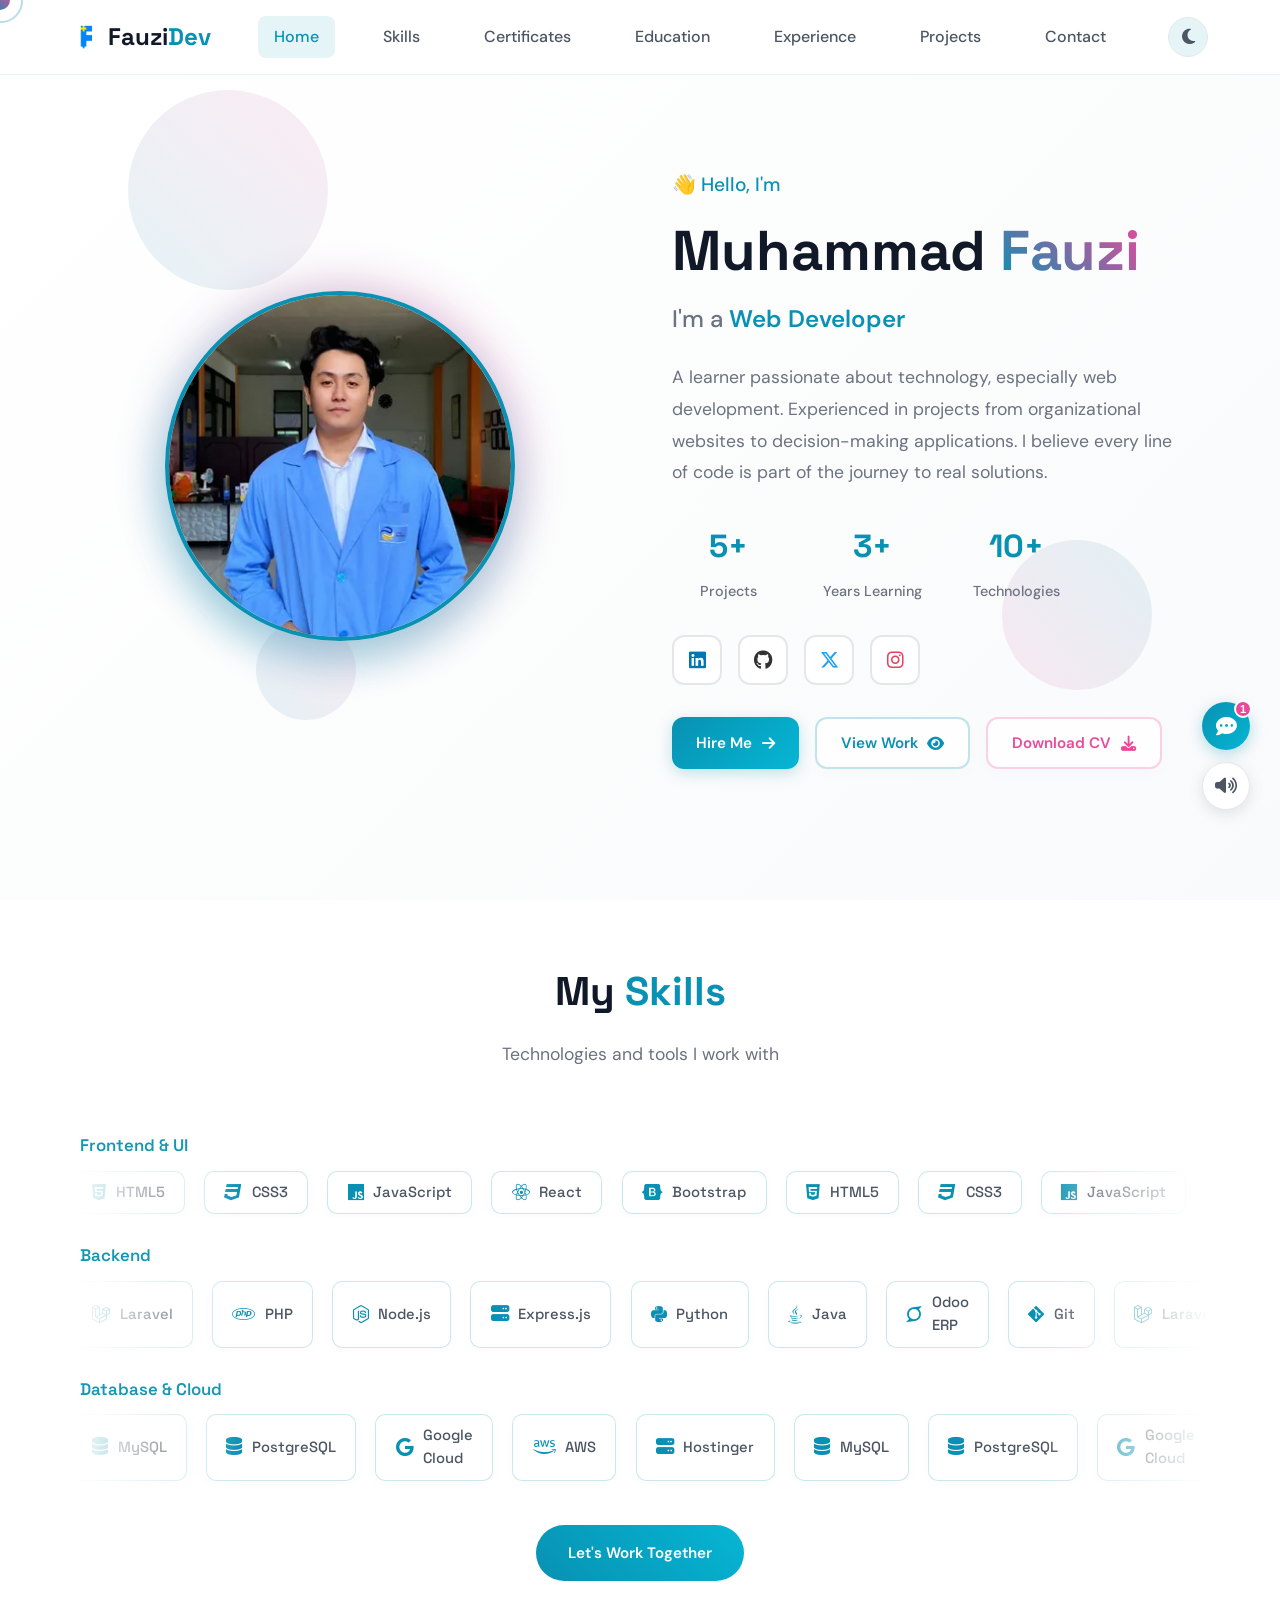
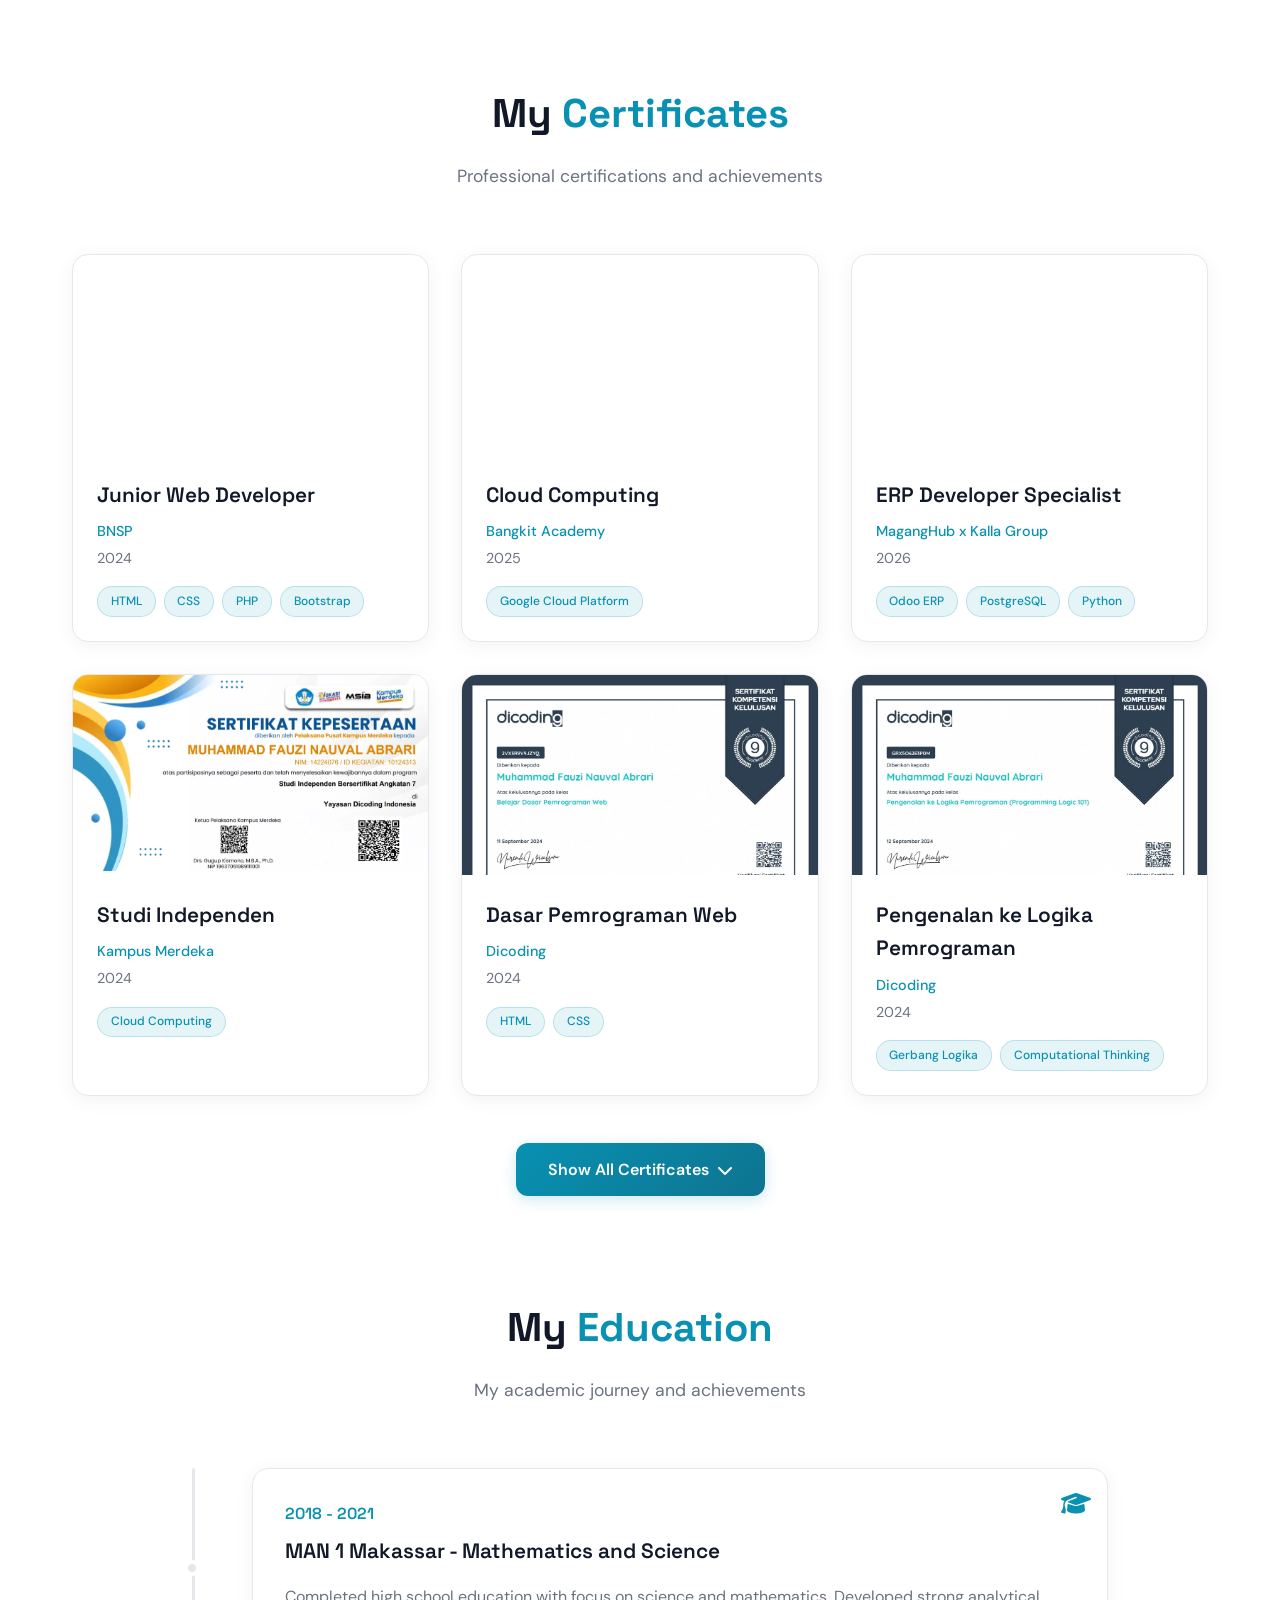
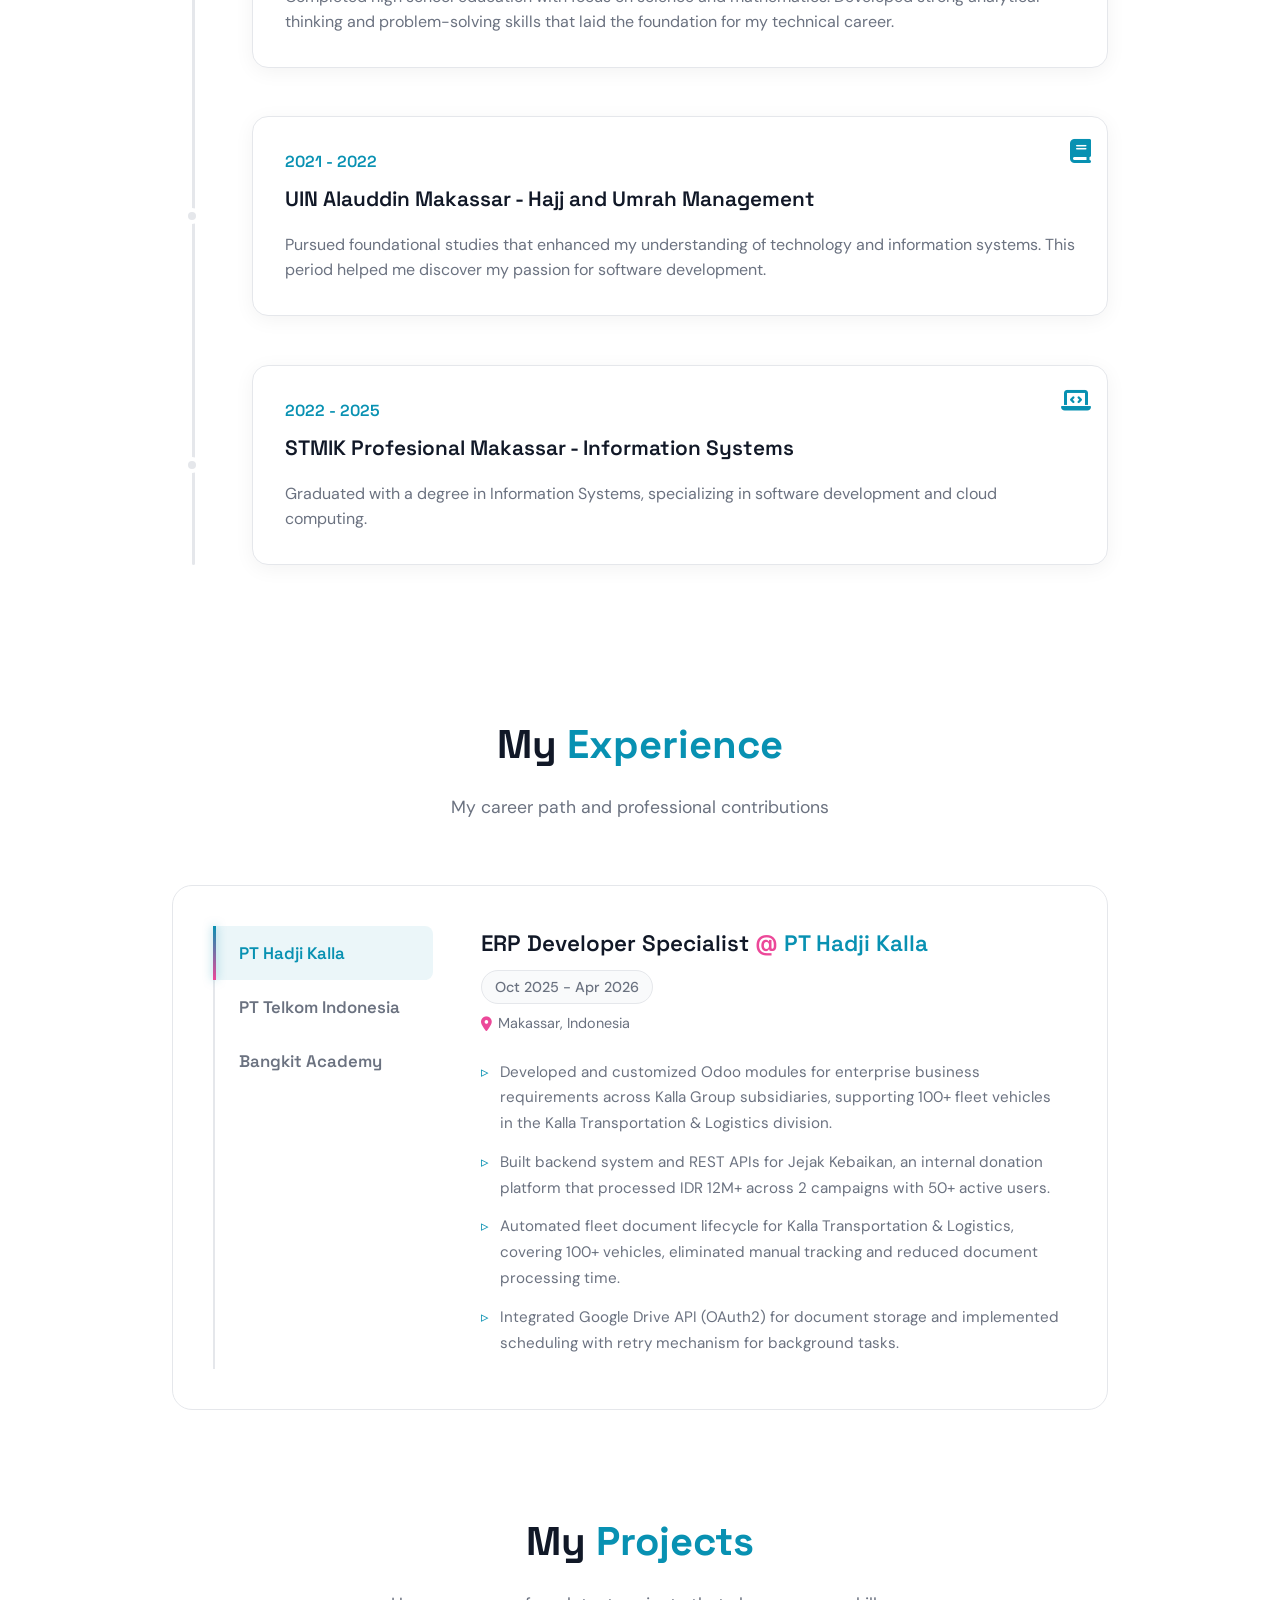
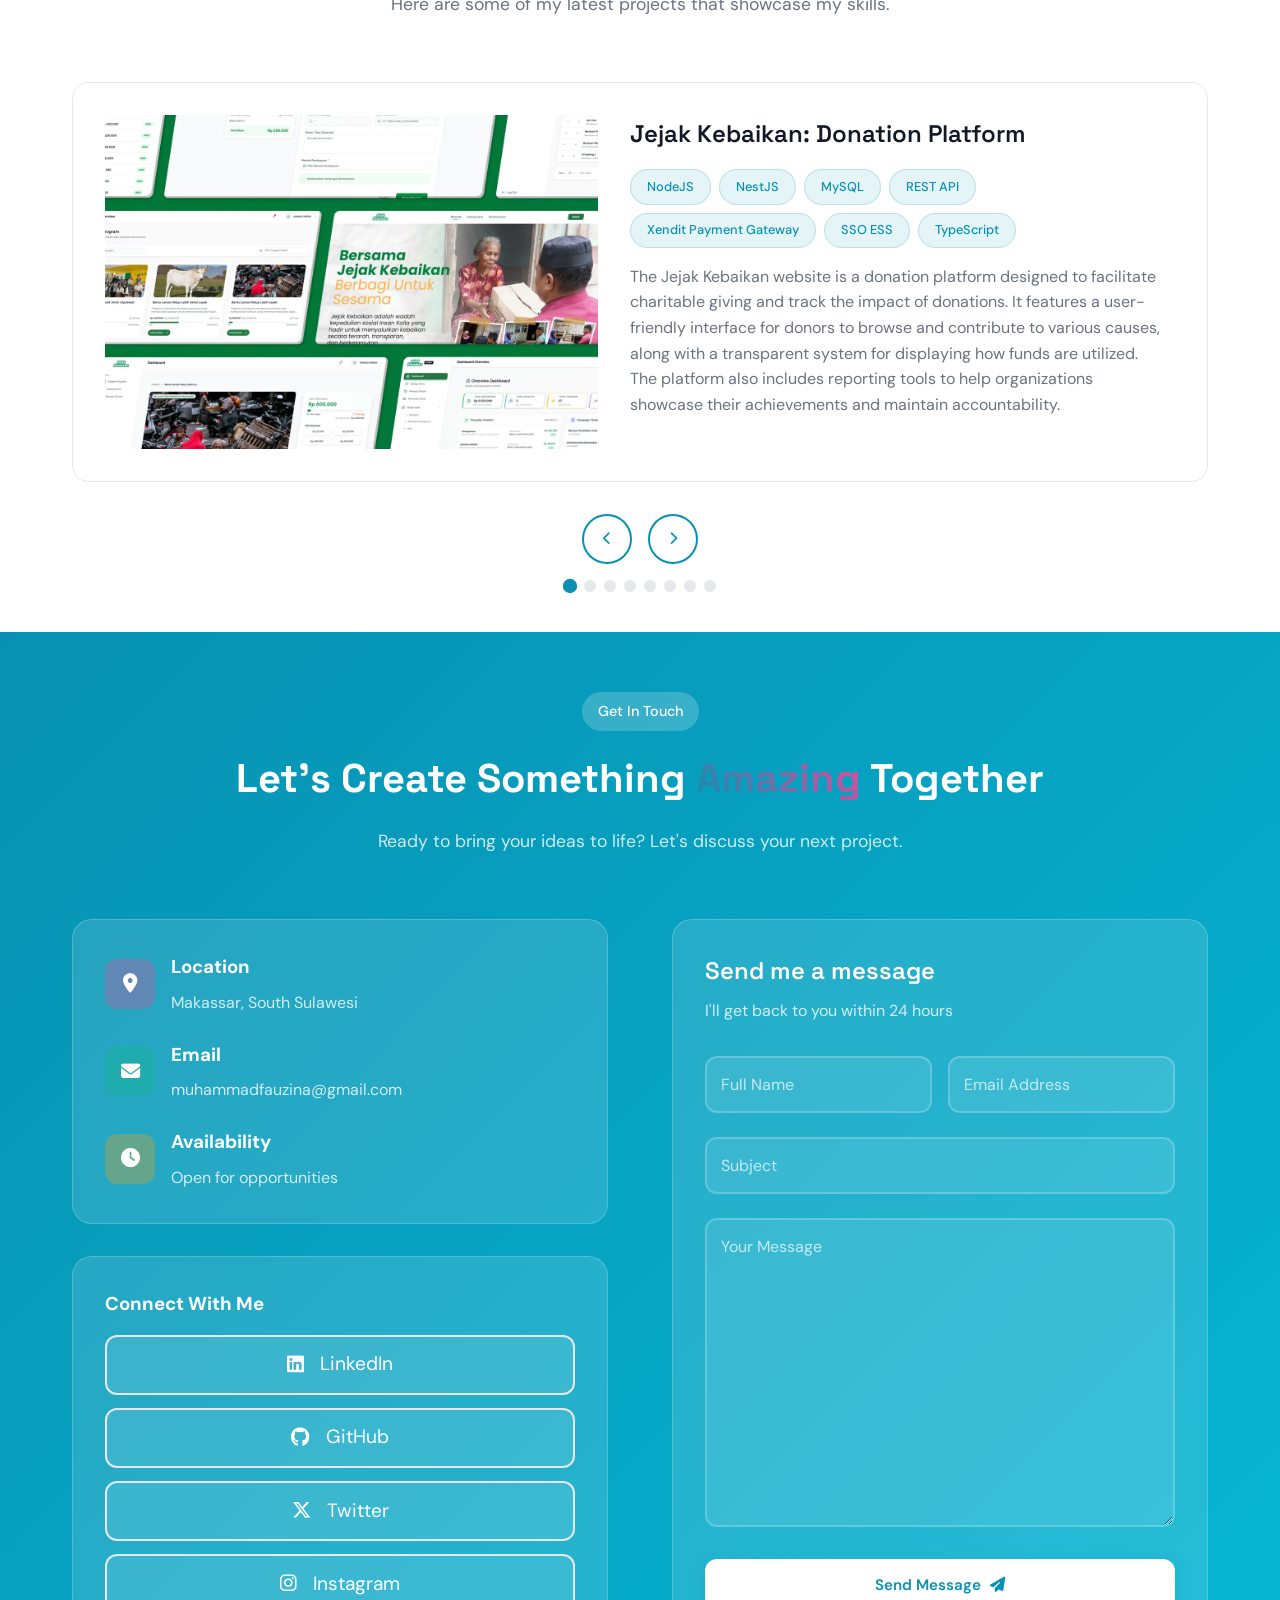
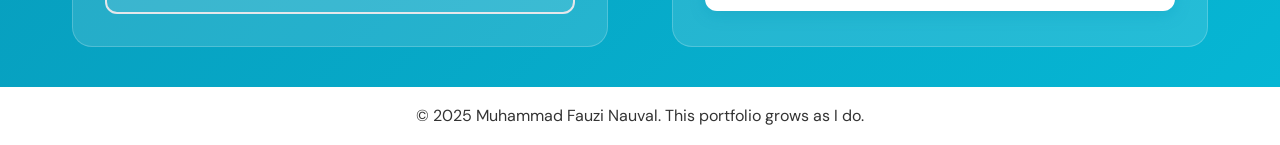
==== commit af1697e9: "feat: implement scroll-based parallax effect for home section elements and integrate dynamic positio" ====
--- a/index.html
+++ b/index.html
@@ -120,69 +120,77 @@
     <!-- Enhanced home section with gradient background and floating elements -->
     <section class="home" id="home">
         <div class="floating-shapes">
-            <div class="shape shape-1"></div>
-            <div class="shape shape-2"></div>
-            <div class="shape shape-3"></div>
+            <div class="shape-wrapper" data-speed="-0.05" data-scroll-speed="-1.5">
+                <div class="shape shape-1"></div>
+            </div>
+            <div class="shape-wrapper" data-speed="0.035" data-scroll-speed="1.5">
+                <div class="shape shape-2"></div>
+            </div>
+            <div class="shape-wrapper" data-speed="-0.02" data-scroll-speed="-1.0">
+                <div class="shape shape-3"></div>
+            </div>
         </div>
         
         <div class="home-container">
             <div class="home-img scroll-reveal-left">
-                <div class="img-wrapper">
+                <div class="img-wrapper" data-speed="0.015" data-scroll-speed="-0.8">
                     <img src="img/person.webp" alt="Fauzi Nauval" fetchpriority="high" loading="eager" decoding="async" width="337" height="600">
                     <div class="img-glow"></div>
                 </div>
             </div>
             <div class="home-content scroll-reveal-right">
-                <div class="greeting">👋 Hello, I'm</div>
-                <h1>Muhammad <span class="gradient-text">Fauzi</span></h1>
-                <h3 class="typing-text">I'm a <span></span></h3>
-                <p class="description">A learner passionate about technology, especially web development. Experienced in projects from 
-                    organizational websites to decision-making applications. I believe every line of code is part of the journey to real 
-                    solutions.</p>
-                
-                <div class="stats-grid">
-                    <div class="stat-item">
-                        <div class="stat-number">5+</div>
-                        <div class="stat-label">Projects</div>
-                    </div>
-                    <div class="stat-item">
-                        <div class="stat-number">3+</div>
-                        <div class="stat-label">Years Learning</div>
-                    </div>
-                    <div class="stat-item">
-                        <div class="stat-number">10+</div>
-                        <div class="stat-label">Technologies</div>
-                    </div>
-                </div>
-                
-                <div class="social-icons">
-                    <a href="https://www.linkedin.com/in/muhammad-fauzi-nauval-477607312/" class="social-link linkedin" target="_blank" rel="noopener noreferrer me" aria-label="LinkedIn Muhammad Fauzi Nauval">
-                        <i class="fa-brands fa-linkedin"></i>
-                    </a>
-                    <a href="https://github.com/FauziNauvalAbrari" class="social-link github" target="_blank" rel="noopener noreferrer me" aria-label="GitHub Muhammad Fauzi Nauval">
-                        <i class="fa-brands fa-github"></i>
-                    </a>
-                    <a href="https://x.com/fauzinvl7/" class="social-link twitter" target="_blank" rel="noopener noreferrer me" aria-label="Twitter Muhammad Fauzi Nauval">
-                        <i class="fa-brands fa-x-twitter"></i>
-                    </a>
-                    <a href="https://instagram.com/fauzinvlv/" class="social-link instagram" target="_blank" rel="noopener noreferrer me" aria-label="Instagram Muhammad Fauzi Nauval">
-                        <i class="fa-brands fa-instagram"></i>
-                    </a>
-                </div>
-                
-                <div class="cta-buttons">
-                    <a href="#contact" class="btn btn-primary">
-                        <span>Hire Me</span>
-                        <i class="fas fa-arrow-right"></i>
-                    </a>
-                    <a href="#projects" class="btn btn-secondary">
-                        <span>View Work</span>
-                        <i class="fas fa-eye"></i>
-                    </a>
-                    <a href="file/Resume-MuhammadFauziNauval-FS.pdf" class="btn btn-accent" target="_blank" download>
-                        <span>Download CV</span>
-                        <i class="fas fa-download"></i>
-                    </a>
+                <div class="home-content-inner" data-speed="0.01" data-scroll-speed="0.8">
+                    <div class="greeting">👋 Hello, I'm</div>
+                    <h1>Muhammad <span class="gradient-text">Fauzi</span></h1>
+                    <h3 class="typing-text">I'm a <span></span></h3>
+                    <p class="description">A learner passionate about technology, especially web development. Experienced in projects from 
+                        organizational websites to decision-making applications. I believe every line of code is part of the journey to real 
+                        solutions.</p>
+                    
+                    <div class="stats-grid">
+                        <div class="stat-item">
+                            <div class="stat-number">5+</div>
+                            <div class="stat-label">Projects</div>
+                        </div>
+                        <div class="stat-item">
+                            <div class="stat-number">3+</div>
+                            <div class="stat-label">Years Learning</div>
+                        </div>
+                        <div class="stat-item">
+                            <div class="stat-number">10+</div>
+                            <div class="stat-label">Technologies</div>
+                        </div>
+                    </div>
+                    
+                    <div class="social-icons">
+                        <a href="https://www.linkedin.com/in/muhammad-fauzi-nauval-477607312/" class="social-link linkedin" target="_blank" rel="noopener noreferrer me" aria-label="LinkedIn Muhammad Fauzi Nauval">
+                            <i class="fa-brands fa-linkedin"></i>
+                        </a>
+                        <a href="https://github.com/FauziNauvalAbrari" class="social-link github" target="_blank" rel="noopener noreferrer me" aria-label="GitHub Muhammad Fauzi Nauval">
+                            <i class="fa-brands fa-github"></i>
+                        </a>
+                        <a href="https://x.com/fauzinvl7/" class="social-link twitter" target="_blank" rel="noopener noreferrer me" aria-label="Twitter Muhammad Fauzi Nauval">
+                            <i class="fa-brands fa-x-twitter"></i>
+                        </a>
+                        <a href="https://instagram.com/fauzinvlv/" class="social-link instagram" target="_blank" rel="noopener noreferrer me" aria-label="Instagram Muhammad Fauzi Nauval">
+                            <i class="fa-brands fa-instagram"></i>
+                        </a>
+                    </div>
+                    
+                    <div class="cta-buttons">
+                        <a href="#contact" class="btn btn-primary">
+                            <span>Hire Me</span>
+                            <i class="fas fa-arrow-right"></i>
+                        </a>
+                        <a href="#projects" class="btn btn-secondary">
+                            <span>View Work</span>
+                            <i class="fas fa-eye"></i>
+                        </a>
+                        <a href="file/Resume-MuhammadFauziNauval-FS.pdf" class="btn btn-accent" target="_blank" download>
+                            <span>Download CV</span>
+                            <i class="fas fa-download"></i>
+                        </a>
+                    </div>
                 </div>
             </div>
         </div>
@@ -287,7 +295,7 @@
                         </div>
                     </div>
                 </div>
-            </div></div>
+            </div>
             
             <div class="skills-cta scroll-reveal">
                 <a href="#contact" class="btn">Let's Work Together</a>
@@ -1372,8 +1380,10 @@
                             if (typeof updateDocHeight === 'function') updateDocHeight();
                             if (typeof cacheSectionPositions === 'function') cacheSectionPositions();
                             if (typeof cacheTimelinePositions === 'function') cacheTimelinePositions();
+                            if (typeof cacheParallaxPositions === 'function') cacheParallaxPositions();
                             if (typeof updateActiveNavLink === 'function') updateActiveNavLink();
                             if (typeof updateEduTimelineProgress === 'function') updateEduTimelineProgress();
+                            updateParallax();
                             
                             // Start background music automatically
                             startAudioAutomatically();
@@ -1412,6 +1422,64 @@
             let docHeight = 0;
             function updateDocHeight() {
                 docHeight = document.documentElement.scrollHeight - window.innerHeight;
+            }
+            
+            // --- Scroll Parallax Effect ---
+            let parallaxTargets = [];
+            
+            function cacheParallaxPositions() {
+                parallaxTargets = [];
+                const items = document.querySelectorAll('[data-scroll-speed], [data-scroll-speed-y]');
+                items.forEach(item => {
+                    // Temporarily remove transform to get clean bounding rect absolute top
+                    const prevTransform = item.style.transform;
+                    item.style.transform = '';
+                    const rect = item.getBoundingClientRect();
+                    const initialTop = rect.top + window.scrollY;
+                    item.style.transform = prevTransform;
+                    
+                    parallaxTargets.push({
+                        element: item,
+                        initialTop: initialTop,
+                        scrollSpeedX: parseFloat(item.getAttribute('data-scroll-speed') || '0'),
+                        scrollSpeedY: parseFloat(item.getAttribute('data-scroll-speed-y') || '0')
+                    });
+                });
+            }
+            
+            function updateParallax() {
+                const scrollTop = window.scrollY;
+                const isMobileView = window.innerWidth <= 768;
+                const viewportHeight = window.innerHeight;
+                
+                parallaxTargets.forEach(target => {
+                    const item = target.element;
+                    if (isMobileView) {
+                        item.style.transform = '';
+                        return;
+                    }
+                    
+                    let tx = 0;
+                    let ty = 0;
+                    
+                    // Horizontal parallax (Hero elements) - calculated relative to scrollTop
+                    if (target.scrollSpeedX !== 0) {
+                        tx = scrollTop * target.scrollSpeedX;
+                    }
+                    
+                    // Vertical parallax (Sections) - calculated relative to entering viewport
+                    if (target.scrollSpeedY !== 0) {
+                        const elementTopFromViewport = target.initialTop - scrollTop;
+                        if (elementTopFromViewport < viewportHeight) {
+                            const activeDistance = viewportHeight - elementTopFromViewport;
+                            ty = activeDistance * target.scrollSpeedY;
+                        } else {
+                            ty = 0;
+                        }
+                    }
+                    
+                    item.style.transform = `translate3d(${tx}px, ${ty}px, 0)`;
+                });
             }
             
             // Throttled scroll handler combining all scroll-related functions
@@ -1435,6 +1503,7 @@
                         
                         if (typeof updateActiveNavLink === 'function') updateActiveNavLink();
                         if (typeof updateEduTimelineProgress === 'function') updateEduTimelineProgress();
+                        updateParallax();
                         
                         scrollScheduled = false;
                     });
@@ -1963,8 +2032,10 @@
                         if (typeof updateDocHeight === 'function') updateDocHeight();
                         if (typeof cacheSectionPositions === 'function') cacheSectionPositions();
                         if (typeof cacheTimelinePositions === 'function') cacheTimelinePositions();
+                        if (typeof cacheParallaxPositions === 'function') cacheParallaxPositions();
                         if (typeof updateActiveNavLink === 'function') updateActiveNavLink();
                         if (typeof updateEduTimelineProgress === 'function') updateEduTimelineProgress();
+                        updateParallax();
                         
                         const currentActiveTab = document.querySelector('.experience-tabs .tab-btn.active');
                         if (currentActiveTab && typeof updateTabIndicator === 'function') {
--- a/style.css
+++ b/style.css
@@ -540,6 +540,16 @@
   z-index: -1;
 }
 
+.shape-wrapper {
+  position: absolute;
+  top: 0;
+  left: 0;
+  width: 100%;
+  height: 100%;
+  pointer-events: none;
+  transition: transform 0.35s cubic-bezier(0.25, 0.46, 0.45, 0.94);
+}
+
 .shape {
   position: absolute;
   border-radius: 50%;
@@ -616,6 +626,7 @@
 
 .img-wrapper {
   position: relative;
+  transition: transform 0.35s cubic-bezier(0.25, 0.46, 0.45, 0.94);
 }
 
 .img-wrapper img {
@@ -647,6 +658,14 @@
 
 .home-content {
   flex: 1;
+}
+
+.home-content-inner {
+  width: 100%;
+  display: flex;
+  flex-direction: column;
+  transition: transform 0.35s cubic-bezier(0.25, 0.46, 0.45, 0.94);
+  will-change: transform;
 }
 
 .greeting {
@@ -2039,32 +2058,123 @@
 
   nav {
     position: fixed;
-    top: 70px;
-    left: -100%;
+    top: 75px;
+    right: 1.5rem;
+    width: 220px;
+    height: auto;
+    background: rgba(15, 23, 42, 0.92);
+    backdrop-filter: blur(20px) saturate(180%);
+    -webkit-backdrop-filter: blur(20px) saturate(180%);
+    border: 1px solid rgba(8, 145, 178, 0.25);
+    border-radius: 16px;
+    display: flex;
+    flex-direction: column;
+    align-items: stretch;
+    justify-content: flex-start;
+    gap: 0.3rem;
+    padding: 1rem;
+    opacity: 0;
+    pointer-events: none;
+    transform: translateY(-15px) scale(0.95);
+    transform-origin: top right;
+    transition: transform 0.35s cubic-bezier(0.34, 1.56, 0.64, 1), opacity 0.3s ease;
+    z-index: 1000;
+    box-shadow: 0 15px 30px rgba(0, 0, 0, 0.35);
+  }
+
+  [data-theme="light"] nav {
+    background: rgba(255, 255, 255, 0.92);
+    border: 1px solid rgba(8, 145, 178, 0.15);
+    box-shadow: 0 15px 30px rgba(8, 145, 178, 0.1);
+  }
+
+  nav.active {
+    opacity: 1;
+    pointer-events: auto;
+    transform: translateY(0) scale(1);
+  }
+
+  nav a {
+    font-size: 1.05rem;
+    font-weight: 600;
+    letter-spacing: 0.3px;
     width: 100%;
-    height: calc(100vh - 70px);
-    background: var(--header-bg);
-    backdrop-filter: blur(20px);
-    flex-direction: column;
-    align-items: center;
-    justify-content: flex-start;
-    padding-top: 2rem;
-    transition: left 0.3s ease;
-  }
-
-  nav.active {
-    left: 0;
-  }
-
-  nav a {
-    font-size: 1.2rem;
-    margin: 0.4rem 0;
-    padding: 0.4rem 0.8rem;
-    border-radius: 12px;
+    text-align: center;
+    padding: 0.6rem 1rem;
+    margin: 0;
+    border-radius: 10px;
+    color: var(--text-secondary);
+    background: transparent;
+    border: 1px solid transparent;
+    opacity: 0;
+    transform: translateY(10px);
+    transition: transform 0.3s cubic-bezier(0.16, 1, 0.3, 1), opacity 0.3s ease, background 0.2s ease, border-color 0.2s ease, color 0.2s ease;
+  }
+
+  nav.active a {
+    opacity: 1;
+    transform: translateY(0);
+  }
+
+  nav.active a:nth-child(1) { transition-delay: 0.04s, 0.04s, 0s, 0s, 0s; }
+  nav.active a:nth-child(2) { transition-delay: 0.08s, 0.08s, 0s, 0s, 0s; }
+  nav.active a:nth-child(3) { transition-delay: 0.12s, 0.12s, 0s, 0s, 0s; }
+  nav.active a:nth-child(4) { transition-delay: 0.16s, 0.16s, 0s, 0s, 0s; }
+  nav.active a:nth-child(5) { transition-delay: 0.20s, 0.20s, 0s, 0s, 0s; }
+  nav.active a:nth-child(6) { transition-delay: 0.24s, 0.24s, 0s, 0s, 0s; }
+  nav.active a:nth-child(7) { transition-delay: 0.28s, 0.28s, 0s, 0s, 0s; }
+
+  nav a:hover {
+    color: #0891b2;
+    background: rgba(8, 145, 178, 0.1);
+    border-color: rgba(8, 145, 178, 0.15);
+  }
+
+  nav a.active {
+    color: #ffffff;
+    background: linear-gradient(135deg, #0891b2, #0e7490);
+    box-shadow: 0 4px 12px rgba(8, 145, 178, 0.25);
+    border-color: transparent;
+  }
+
+  [data-theme="light"] nav a.active {
+    color: #ffffff;
+    background: linear-gradient(135deg, #06b6d4, #0891b2);
+    box-shadow: 0 4px 12px rgba(8, 145, 178, 0.2);
   }
 
   .mobile-menu {
     display: flex;
+    flex-direction: column;
+    justify-content: space-between;
+    width: 26px;
+    height: 18px;
+    cursor: pointer;
+    z-index: 1001;
+  }
+
+  .mobile-menu span {
+    width: 100%;
+    height: 2.5px;
+    background: var(--text-primary);
+    border-radius: 2px;
+    margin: 0;
+    transition: transform 0.3s cubic-bezier(0.64, 0, 0.36, 1), opacity 0.3s ease, background-color 0.3s ease;
+  }
+
+  .mobile-menu.active span:nth-child(1) {
+    transform: translateY(7.75px) rotate(45deg);
+    background-color: #0891b2;
+  }
+
+  .mobile-menu.active span:nth-child(2) {
+    opacity: 0;
+    transform: scale(0);
+  }
+
+  .mobile-menu.active span:nth-child(3) {
+    transform: translateY(-7.75px) rotate(-45deg);
+    background-color: #0891b2;
   }
 
   /* Home Section Mobile */
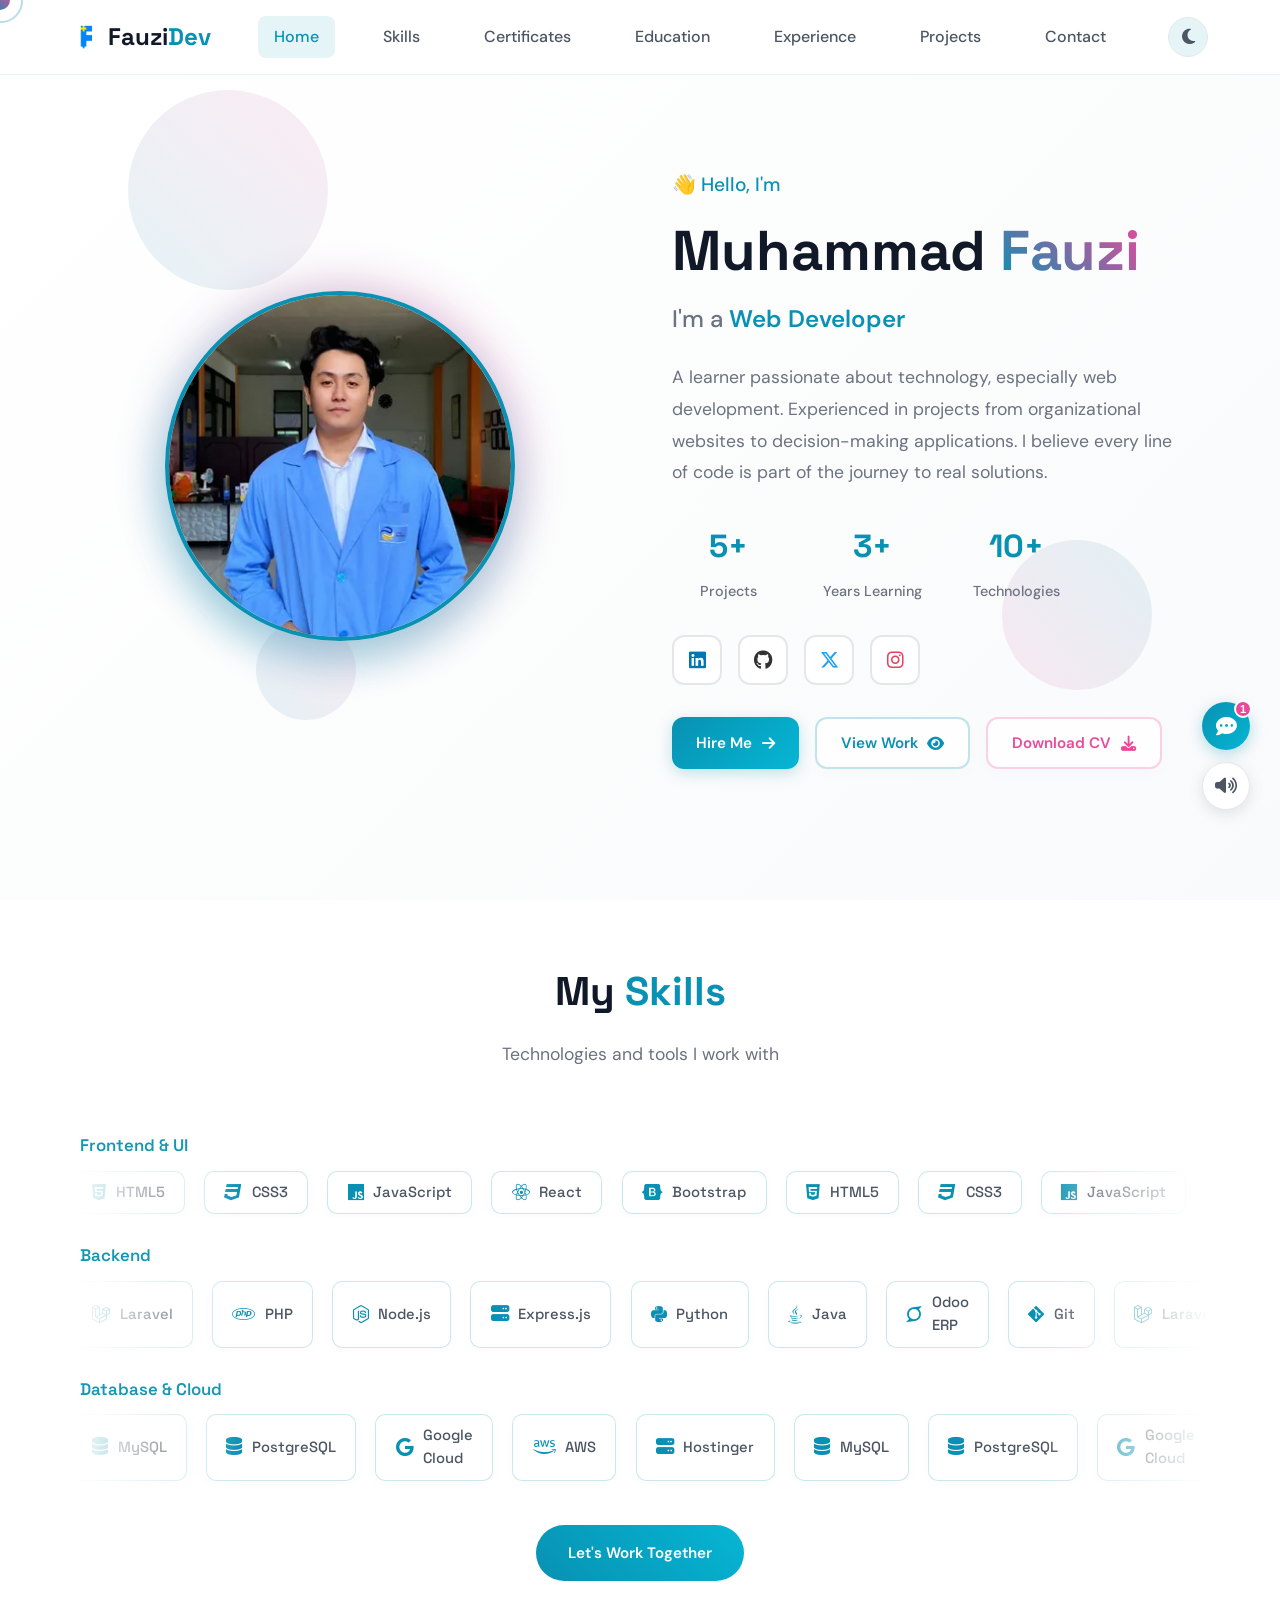
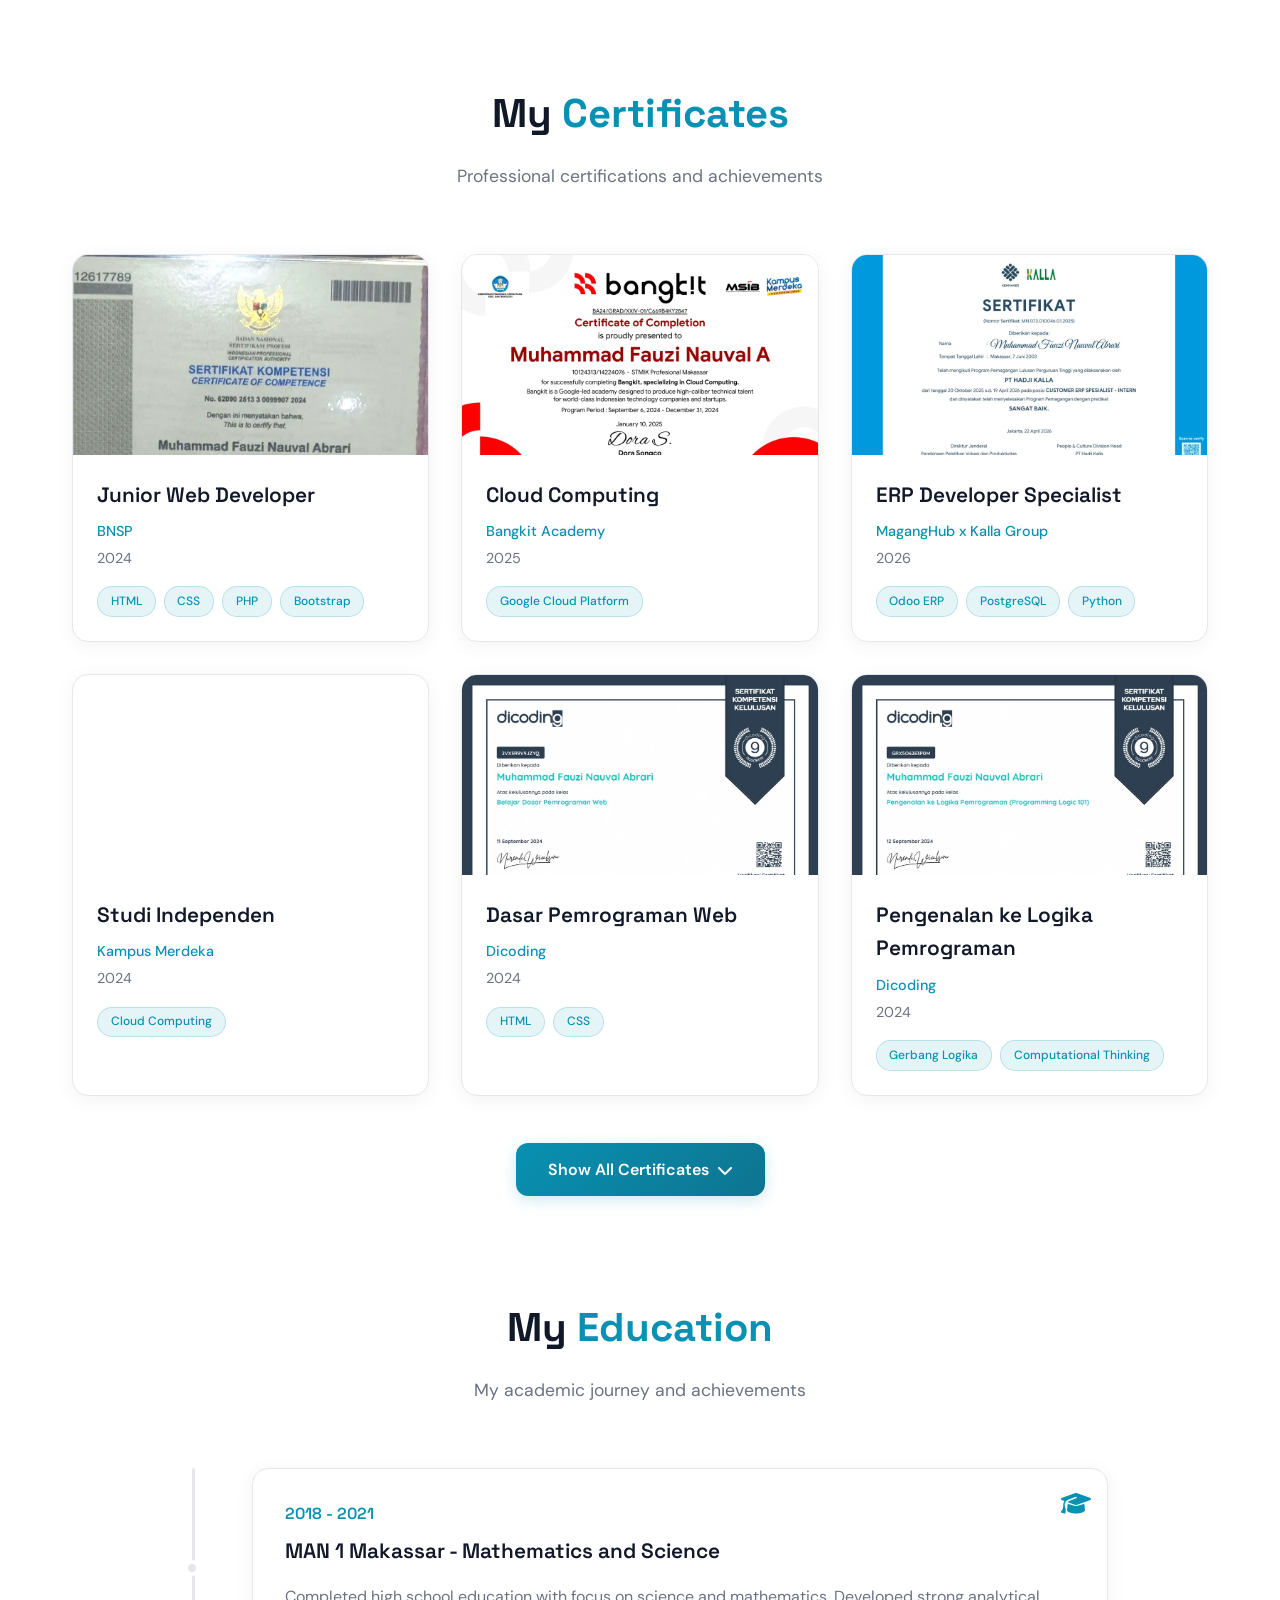
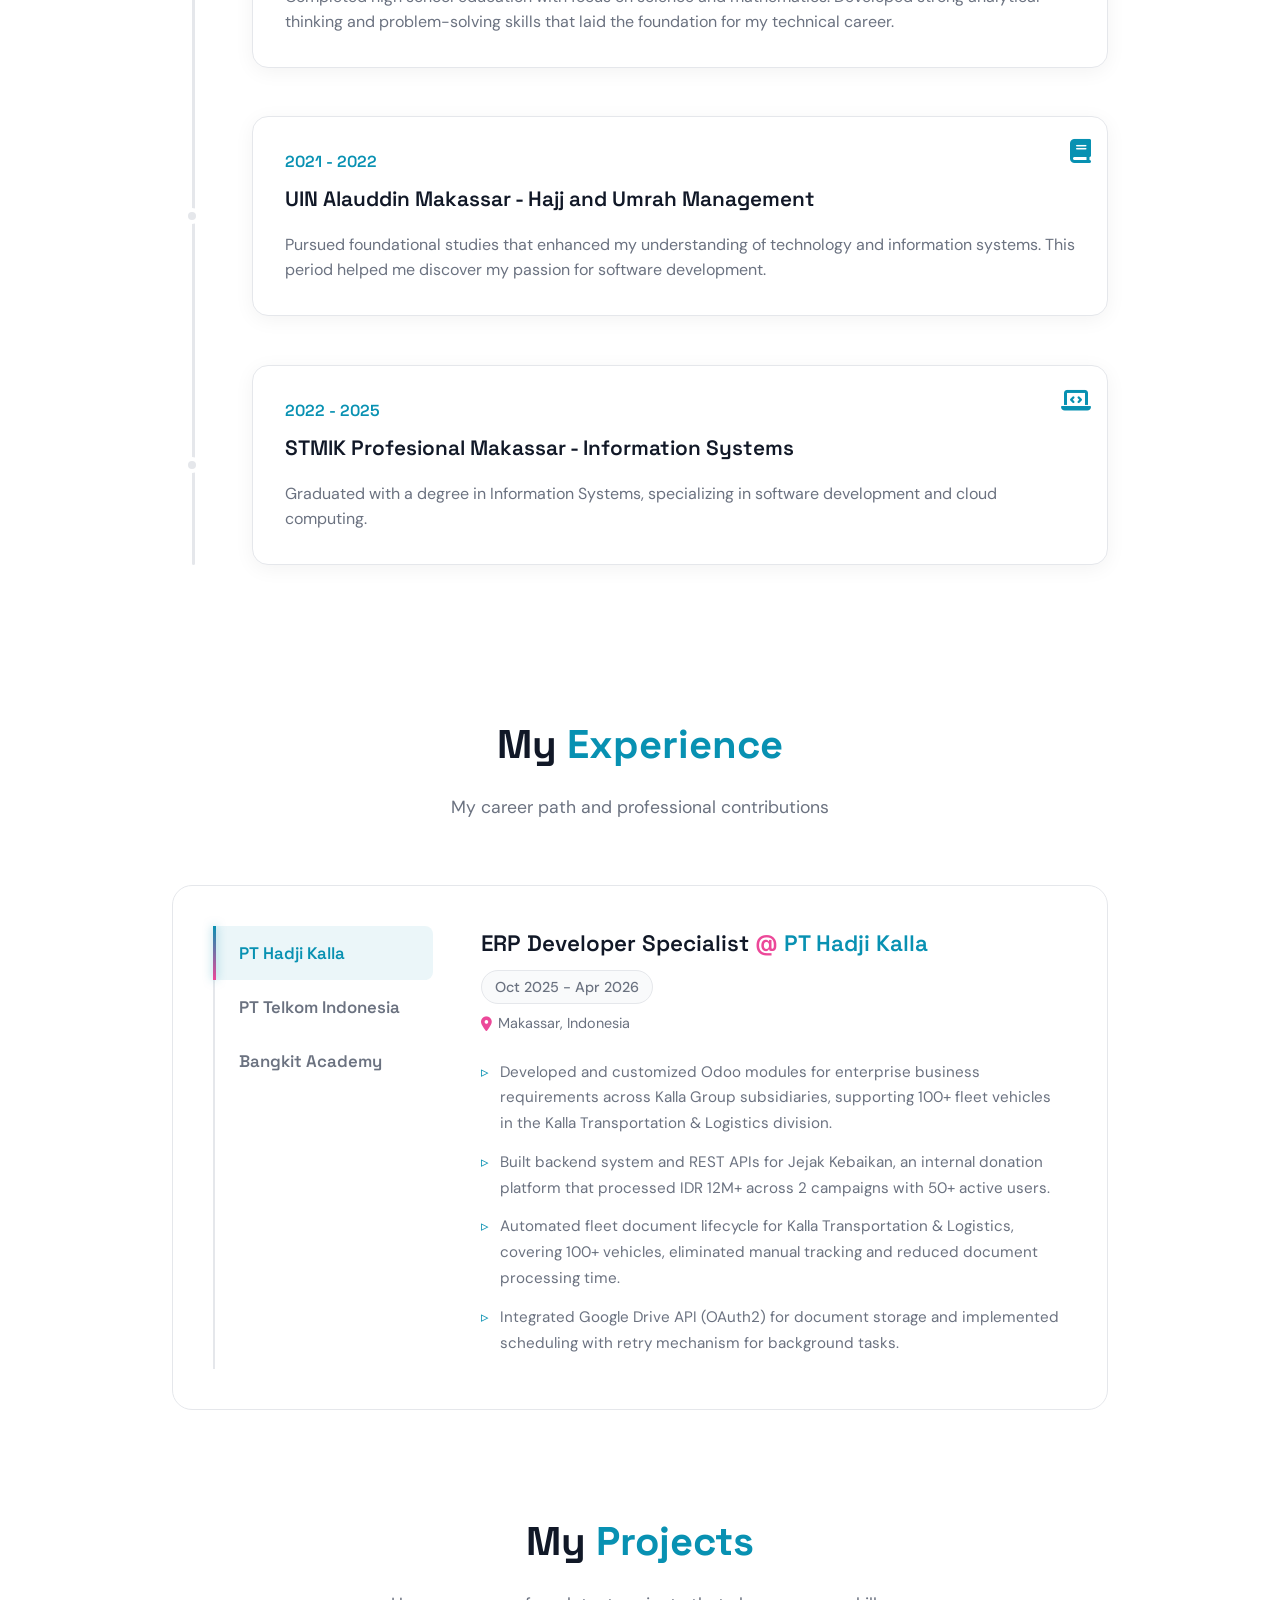
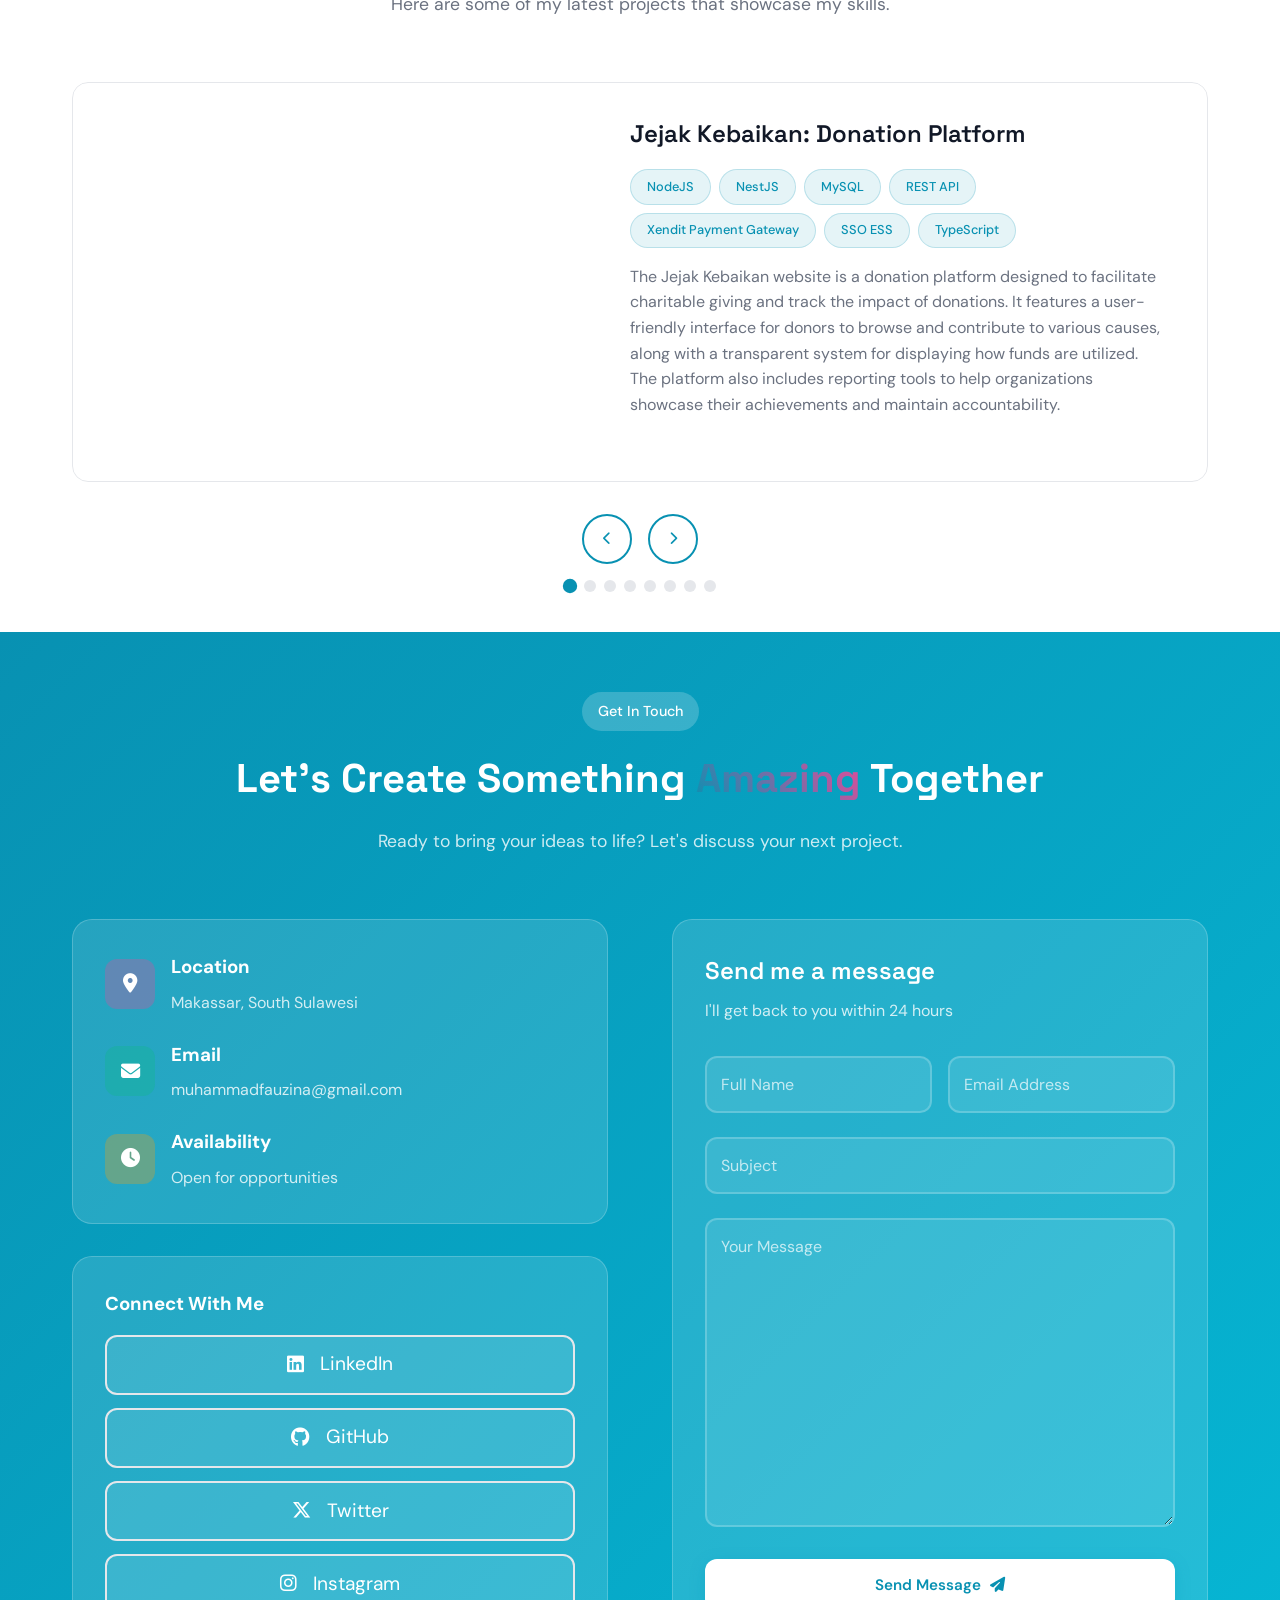
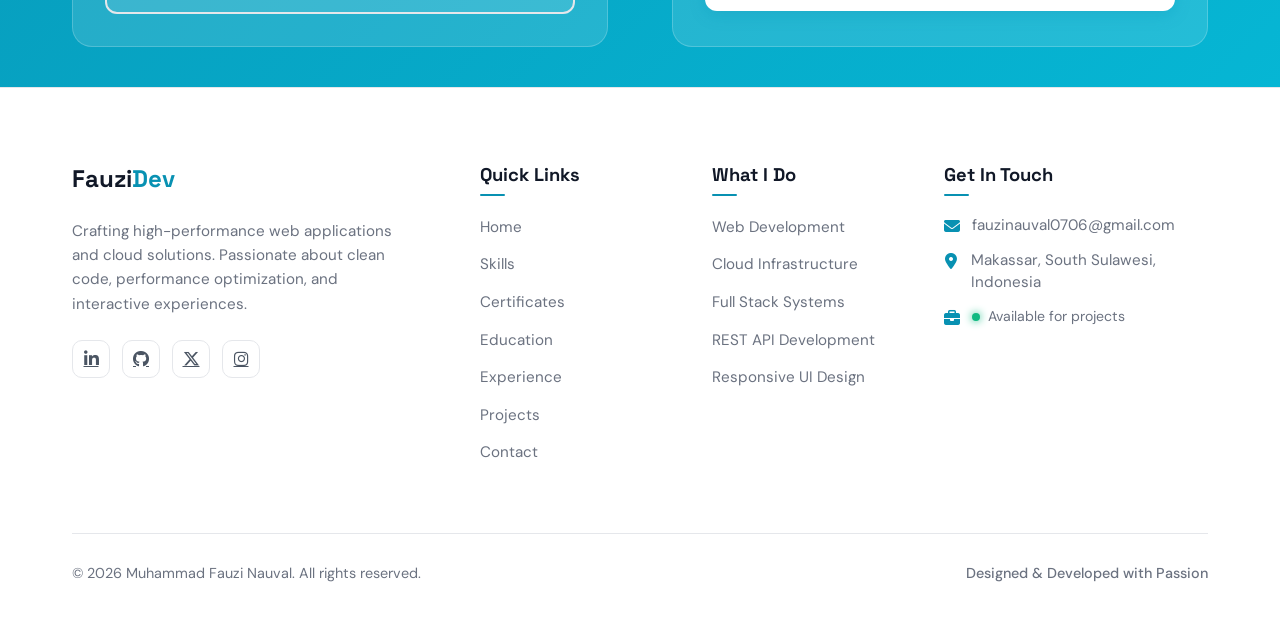
==== commit 667aa1cc: "feat: redesign footer with multi-column layout, social links, and responsive navigation" ====
--- a/index.html
+++ b/index.html
@@ -1178,11 +1178,77 @@
         </div>
     </div>
 
-    <!-- Fixed footer animation - container always visible, only text content animates -->
+    <!-- Enhanced Professional Footer -->
     <footer class="modern-footer">
-        <div class="footer-content">
-            <div class="footer-text">
-                <p class="scroll-reveal">&copy; 2025 Muhammad Fauzi Nauval. This portfolio grows as I do.</p>
+        <div class="footer-container">
+            <div class="footer-grid">
+                <!-- Brand / Intro Column -->
+                <div class="footer-col brand-col">
+                    <a href="#" class="footer-logo">
+                        <img class="logo-icon" src="img/logo.webp" alt="Logo" width="28" height="28" onerror="this.style.display='none'">
+                        <span class="logo-text">Fauzi<span class="accent">Dev</span></span>
+                    </a>
+                    <p class="footer-desc">Crafting high-performance web applications and cloud solutions. Passionate about clean code, performance optimization, and interactive experiences.</p>
+                    <div class="footer-socials">
+                        <a href="https://www.linkedin.com/in/muhammad-fauzi-nauval-477607312/" target="_blank" rel="noopener noreferrer" aria-label="LinkedIn"><i class="fa-brands fa-linkedin-in"></i></a>
+                        <a href="https://github.com/FauziNauvalAbrari" target="_blank" rel="noopener noreferrer" aria-label="GitHub"><i class="fa-brands fa-github"></i></a>
+                        <a href="https://x.com/fauzinvl7/" target="_blank" rel="noopener noreferrer" aria-label="Twitter"><i class="fa-brands fa-x-twitter"></i></a>
+                        <a href="https://instagram.com/fauzinvlv/" target="_blank" rel="noopener noreferrer" aria-label="Instagram"><i class="fa-brands fa-instagram"></i></a>
+                    </div>
+                </div>
+
+                <!-- Navigation Column -->
+                <div class="footer-col links-col">
+                    <h3>Quick Links</h3>
+                    <ul>
+                        <li><a href="#">Home</a></li>
+                        <li><a href="#skills">Skills</a></li>
+                        <li><a href="#certificates">Certificates</a></li>
+                        <li><a href="#edu">Education</a></li>
+                        <li><a href="#experience">Experience</a></li>
+                        <li><a href="#projects">Projects</a></li>
+                        <li><a href="#contact">Contact</a></li>
+                    </ul>
+                </div>
+
+                <!-- Expertise Column -->
+                <div class="footer-col links-col">
+                    <h3>What I Do</h3>
+                    <ul>
+                        <li><a href="#skills">Web Development</a></li>
+                        <li><a href="#skills">Cloud Infrastructure</a></li>
+                        <li><a href="#skills">Full Stack Systems</a></li>
+                        <li><a href="#skills">REST API Development</a></li>
+                        <li><a href="#skills">Responsive UI Design</a></li>
+                    </ul>
+                </div>
+
+                <!-- Contact Info Column -->
+                <div class="footer-col contact-col">
+                    <h3>Get In Touch</h3>
+                    <ul class="contact-info-list">
+                        <li>
+                            <i class="fas fa-envelope"></i>
+                            <span><a href="mailto:fauzinauval0706@gmail.com">fauzinauval0706@gmail.com</a></span>
+                        </li>
+                        <li>
+                            <i class="fas fa-map-marker-alt"></i>
+                            <span>Makassar, South Sulawesi, Indonesia</span>
+                        </li>
+                        <li>
+                            <i class="fas fa-briefcase"></i>
+                            <span class="status-badge"><span class="status-dot"></span> Available for projects</span>
+                        </li>
+                    </ul>
+                </div>
+            </div>
+
+            <!-- Footer Bottom Bar -->
+            <div class="footer-bottom">
+                <p>&copy; 2026 Muhammad Fauzi Nauval. All rights reserved.</p>
+                <div class="footer-meta">
+                    <span>Designed & Developed with Passion</span>
+                </div>
             </div>
         </div>
     </footer>
--- a/style.css
+++ b/style.css
@@ -1697,37 +1697,209 @@
   color: #ffffff;
 }
 
-/* Added modern footer */
+/* Enhanced Modern Footer */
 .modern-footer {
   background: var(--footer-bg);
-  padding: 1rem 0;
   color: var(--footer-text);
-}
-
-.footer-content {
+  border-top: 1px solid var(--border-color);
+  padding: 4.5rem 0 2rem;
+  font-family: "DM Sans", sans-serif;
+  position: relative;
+  z-index: 10;
+  overflow: hidden;
+  transition: background 0.3s ease, border-color 0.3s ease;
+}
+
+.footer-container {
   max-width: 1200px;
   margin: 0 auto;
   padding: 0 2rem;
-  display: flex;
+}
+
+.footer-grid {
+  display: grid;
+  grid-template-columns: 2fr 1fr 1fr 1.5fr;
+  gap: 3.5rem;
+  margin-bottom: 3.5rem;
+}
+
+.footer-col h3 {
+  font-family: "Space Grotesk", sans-serif;
+  font-size: 1.15rem;
+  font-weight: 700;
+  margin-bottom: 1.5rem;
+  color: var(--text-primary);
+  position: relative;
+}
+
+.footer-col h3::after {
+  content: '';
+  position: absolute;
+  left: 0;
+  bottom: -6px;
+  width: 25px;
+  height: 2px;
+  background: #0891b2;
+  border-radius: 2px;
+}
+
+.brand-col .footer-logo {
+  display: inline-flex;
+  align-items: center;
+  gap: 0.5rem;
+  text-decoration: none;
+  font-family: "Space Grotesk", sans-serif;
+  font-weight: 700;
+  font-size: 1.5rem;
+  margin-bottom: 1.25rem;
+}
+
+.brand-col .logo-text {
+  color: var(--text-primary);
+}
+
+.brand-col .logo-text .accent {
+  color: #0891b2;
+}
+
+.footer-desc {
+  color: var(--text-muted);
+  font-size: 0.95rem;
+  line-height: 1.6;
+  margin-bottom: 1.5rem;
+  max-width: 320px;
+}
+
+.footer-socials {
+  display: flex;
+  gap: 0.75rem;
+}
+
+.footer-socials a {
+  display: flex;
+  align-items: center;
   justify-content: center;
+  width: 38px;
+  height: 38px;
+  border-radius: 10px;
+  background: var(--card-bg);
+  border: 1px solid var(--border-color);
+  color: var(--text-secondary);
+  font-size: 1.05rem;
+  transition: all 0.3s cubic-bezier(0.25, 0.8, 0.25, 1);
+  cursor: none;
+}
+
+.footer-socials a:hover {
+  color: #0891b2;
+  border-color: #0891b2;
+  transform: translateY(-3px);
+  box-shadow: 0 5px 15px rgba(8, 145, 178, 0.15);
+}
+
+.footer-col ul {
+  list-style: none;
+  padding: 0;
+  margin: 0;
+}
+
+.footer-col ul li {
+  margin-bottom: 0.75rem;
+}
+
+.links-col ul li a {
+  color: var(--text-muted);
+  text-decoration: none;
+  font-size: 0.95rem;
+  transition: all 0.25s ease;
+  display: inline-block;
+  cursor: none;
+}
+
+.links-col ul li a:hover {
+  color: #0891b2;
+  transform: translateX(4px);
+}
+
+.contact-info-list li {
+  display: flex;
+  align-items: flex-start;
+  gap: 0.75rem;
+  color: var(--text-muted);
+  font-size: 0.95rem;
+  line-height: 1.5;
+}
+
+.contact-info-list li i {
+  color: #0891b2;
+  font-size: 1rem;
+  margin-top: 0.25rem;
+  width: 16px;
   text-align: center;
-  align-items: center;
-}
-
-.footer-text p {
-  color: var(--footer-text-muted);
-  font-family: "DM Sans", sans-serif;
-}
-
-.footer-links a {
+}
+
+.contact-info-list li a {
+  color: inherit;
+  text-decoration: none;
+  transition: color 0.25s ease;
+  cursor: none;
+}
+
+.contact-info-list li a:hover {
   color: #0891b2;
-  text-decoration: none;
+}
+
+.status-badge {
+  display: inline-flex;
+  align-items: center;
+  gap: 0.5rem;
+  font-size: 0.88rem;
+  color: var(--text-muted);
+}
+
+.status-dot {
+  width: 8px;
+  height: 8px;
+  background-color: #10b981;
+  border-radius: 50%;
+  box-shadow: 0 0 8px #10b981;
+  animation: pulseGreen 2s infinite;
+}
+
+@keyframes pulseGreen {
+  0% {
+    transform: scale(0.95);
+    box-shadow: 0 0 0 0 rgba(16, 185, 129, 0.7);
+  }
+  70% {
+    transform: scale(1);
+    box-shadow: 0 0 0 5px rgba(16, 185, 129, 0);
+  }
+  100% {
+    transform: scale(0.95);
+    box-shadow: 0 0 0 0 rgba(16, 185, 129, 0);
+  }
+}
+
+.footer-bottom {
+  border-top: 1px solid var(--border-color);
+  padding-top: 1.75rem;
+  display: flex;
+  justify-content: space-between;
+  align-items: center;
+  flex-wrap: wrap;
+  gap: 1rem;
+}
+
+.footer-bottom p {
+  color: var(--text-muted);
+  font-size: 0.9rem;
+}
+
+.footer-meta {
+  color: var(--text-muted);
+  font-size: 0.9rem;
   font-weight: 500;
-  transition: all 0.3s ease;
-}
-
-.footer-links a:hover {
-  color: #06b6d4;
 }
 
 /* Comprehensive certificates section styling with grid layout and hover effects */
@@ -2331,10 +2503,63 @@
   }
 
   /* Footer Mobile */
-  .footer-content {
+  .footer-grid {
+    grid-template-columns: 1fr;
+    gap: 2.5rem;
+  }
+  
+  .brand-col {
+    display: flex;
     flex-direction: column;
-    gap: 1rem;
+    align-items: center;
     text-align: center;
+  }
+  
+  .brand-col .footer-logo {
+    justify-content: center;
+  }
+  
+  .footer-desc {
+    max-width: 100%;
+  }
+
+  .footer-socials {
+    justify-content: center;
+  }
+  
+  .footer-col h3 {
+    text-align: center;
+  }
+  
+  .footer-col h3::after {
+    left: 50%;
+    transform: translateX(-50%);
+  }
+  
+  .links-col ul {
+    display: flex;
+    flex-direction: column;
+    align-items: center;
+  }
+  
+  .contact-info-list {
+    display: flex;
+    flex-direction: column;
+    align-items: center;
+  }
+  
+  .contact-info-list li {
+    justify-content: center;
+    text-align: center;
+    flex-direction: column;
+    align-items: center;
+    gap: 0.4rem;
+  }
+  
+  .footer-bottom {
+    flex-direction: column;
+    text-align: center;
+    gap: 0.5rem;
   }
 
   .btn {
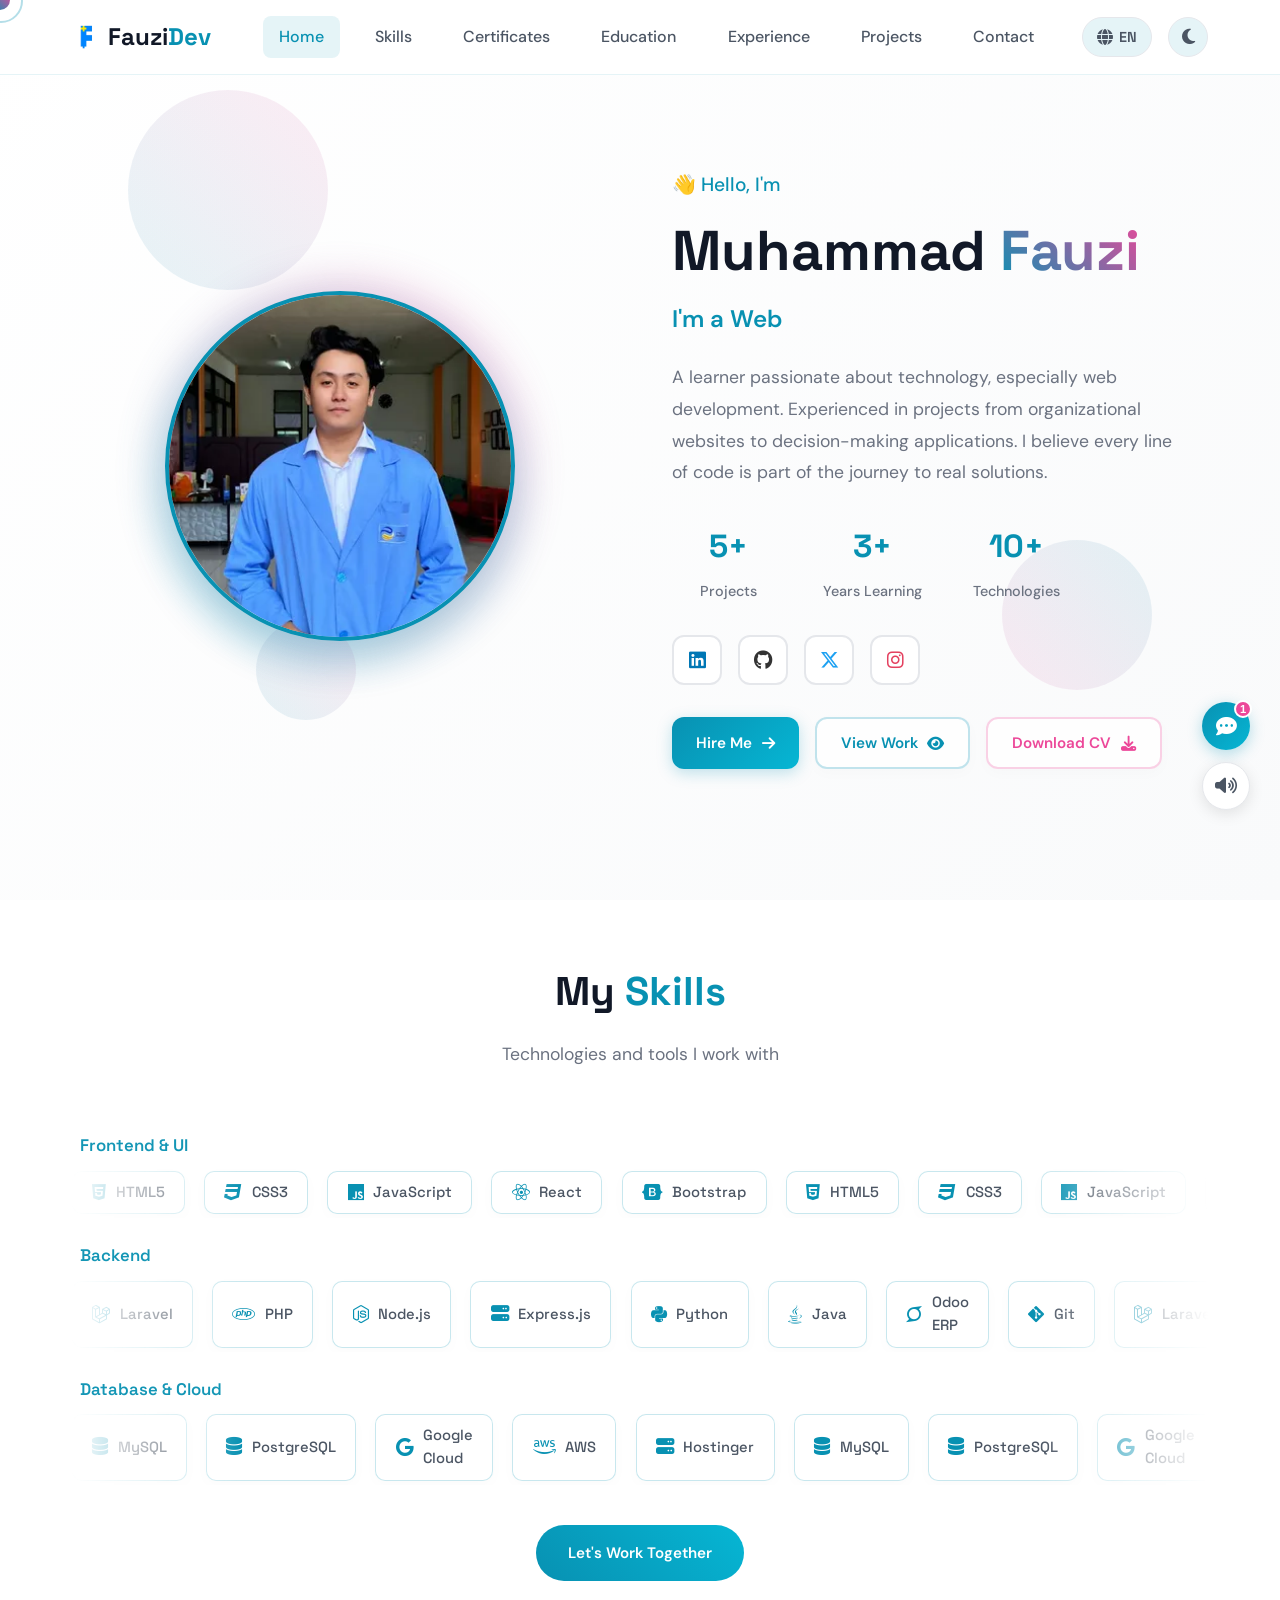
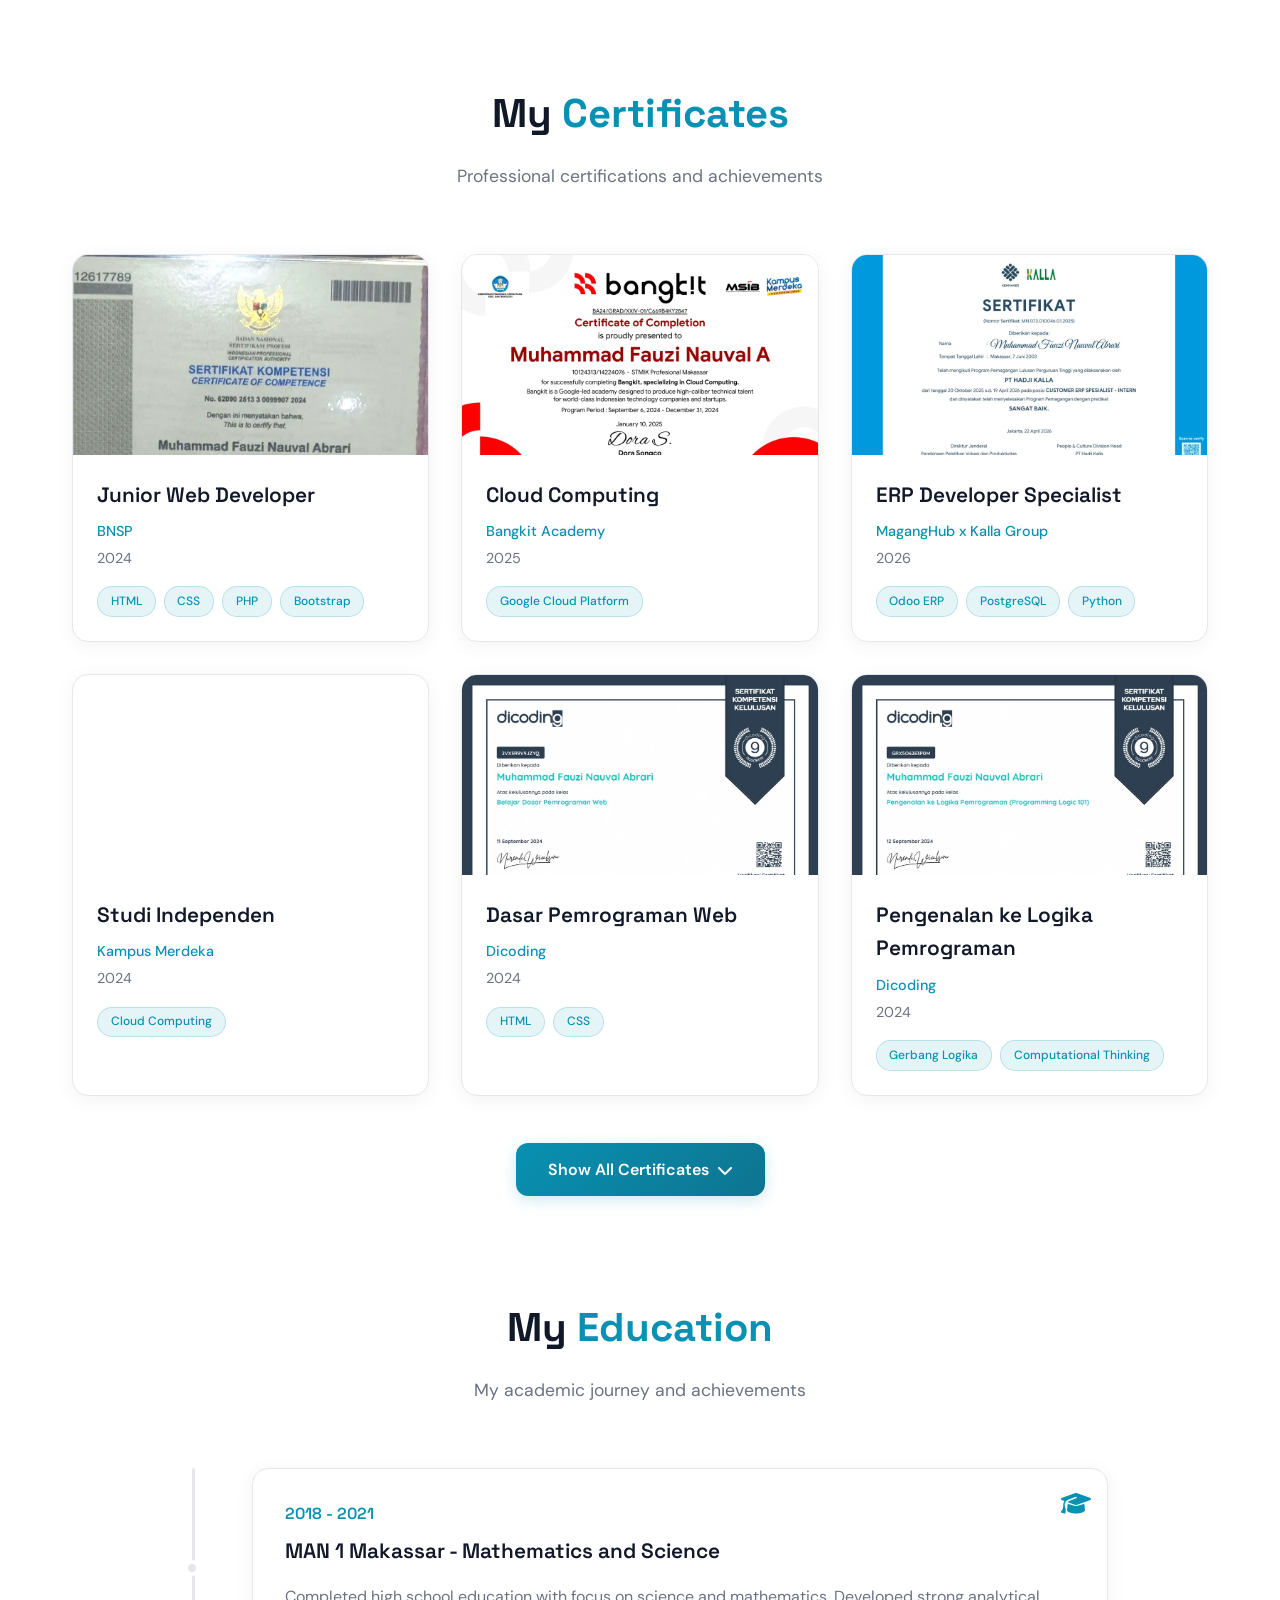
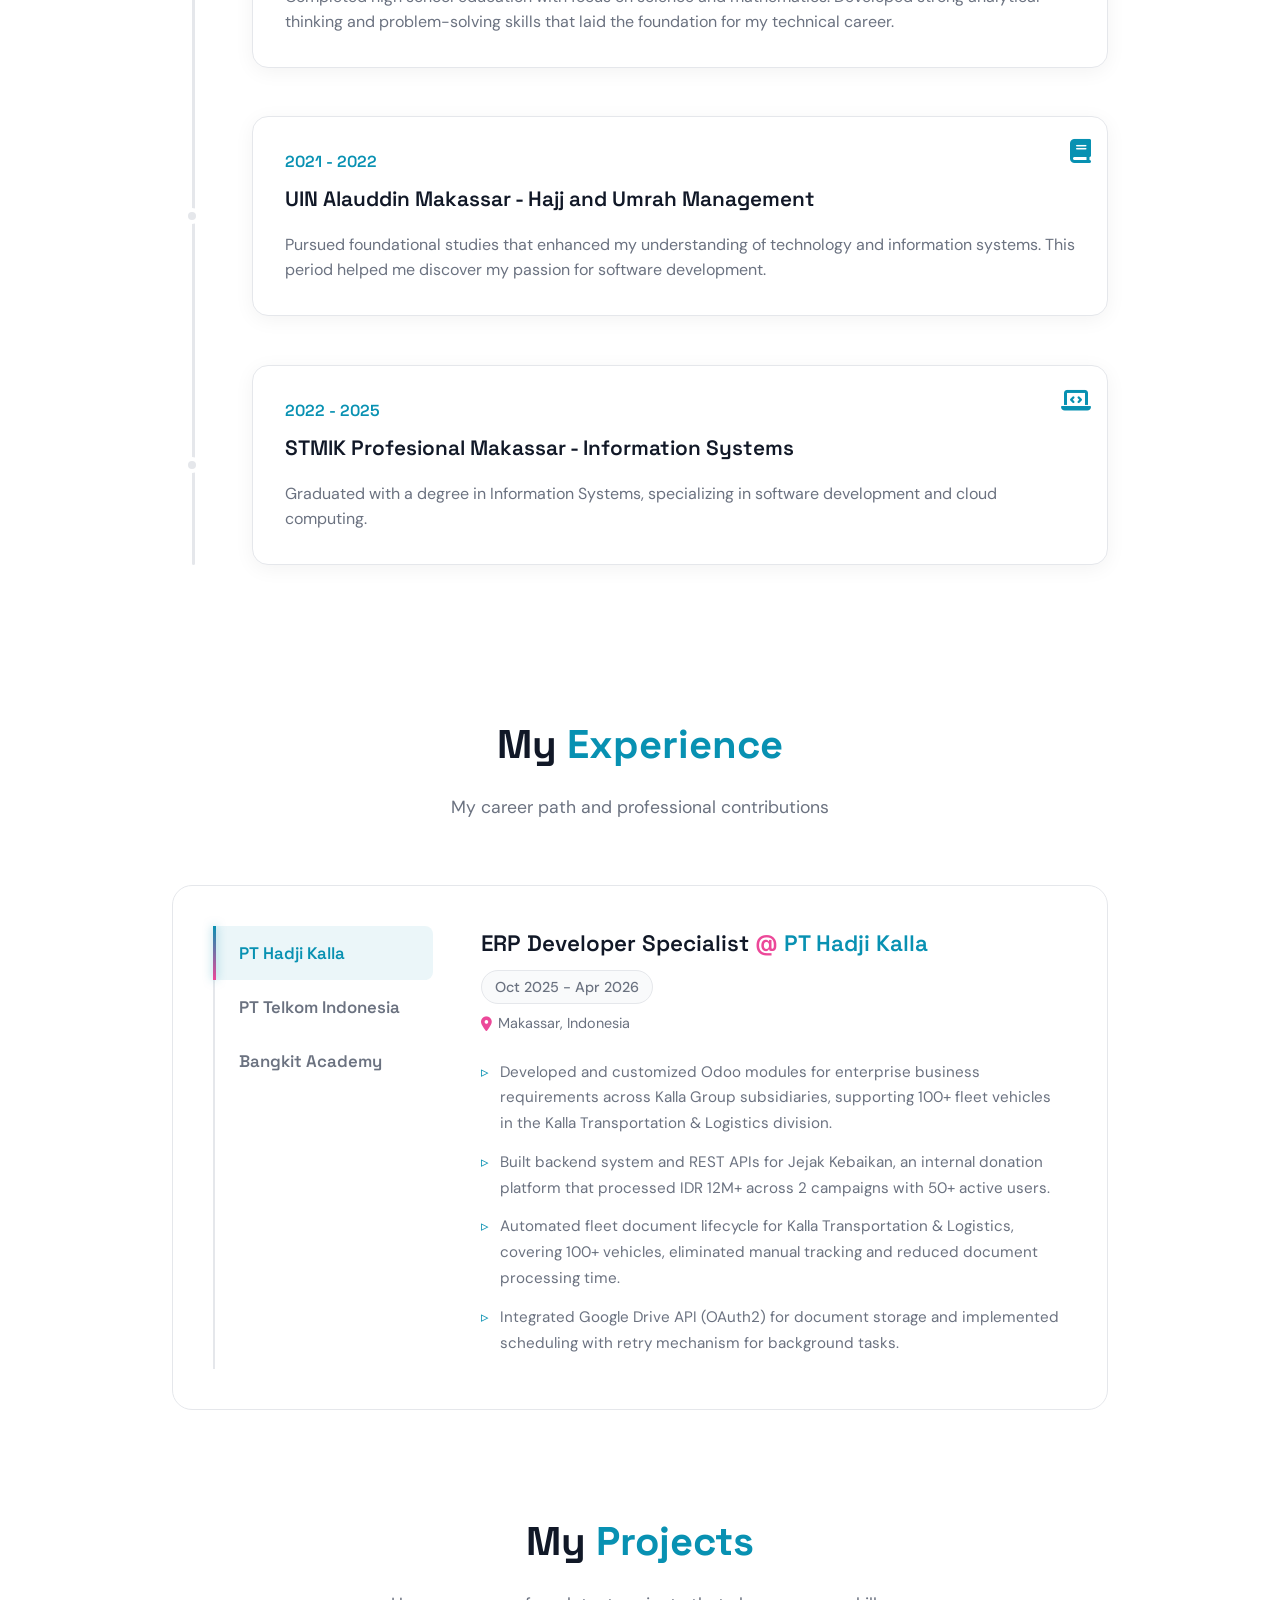
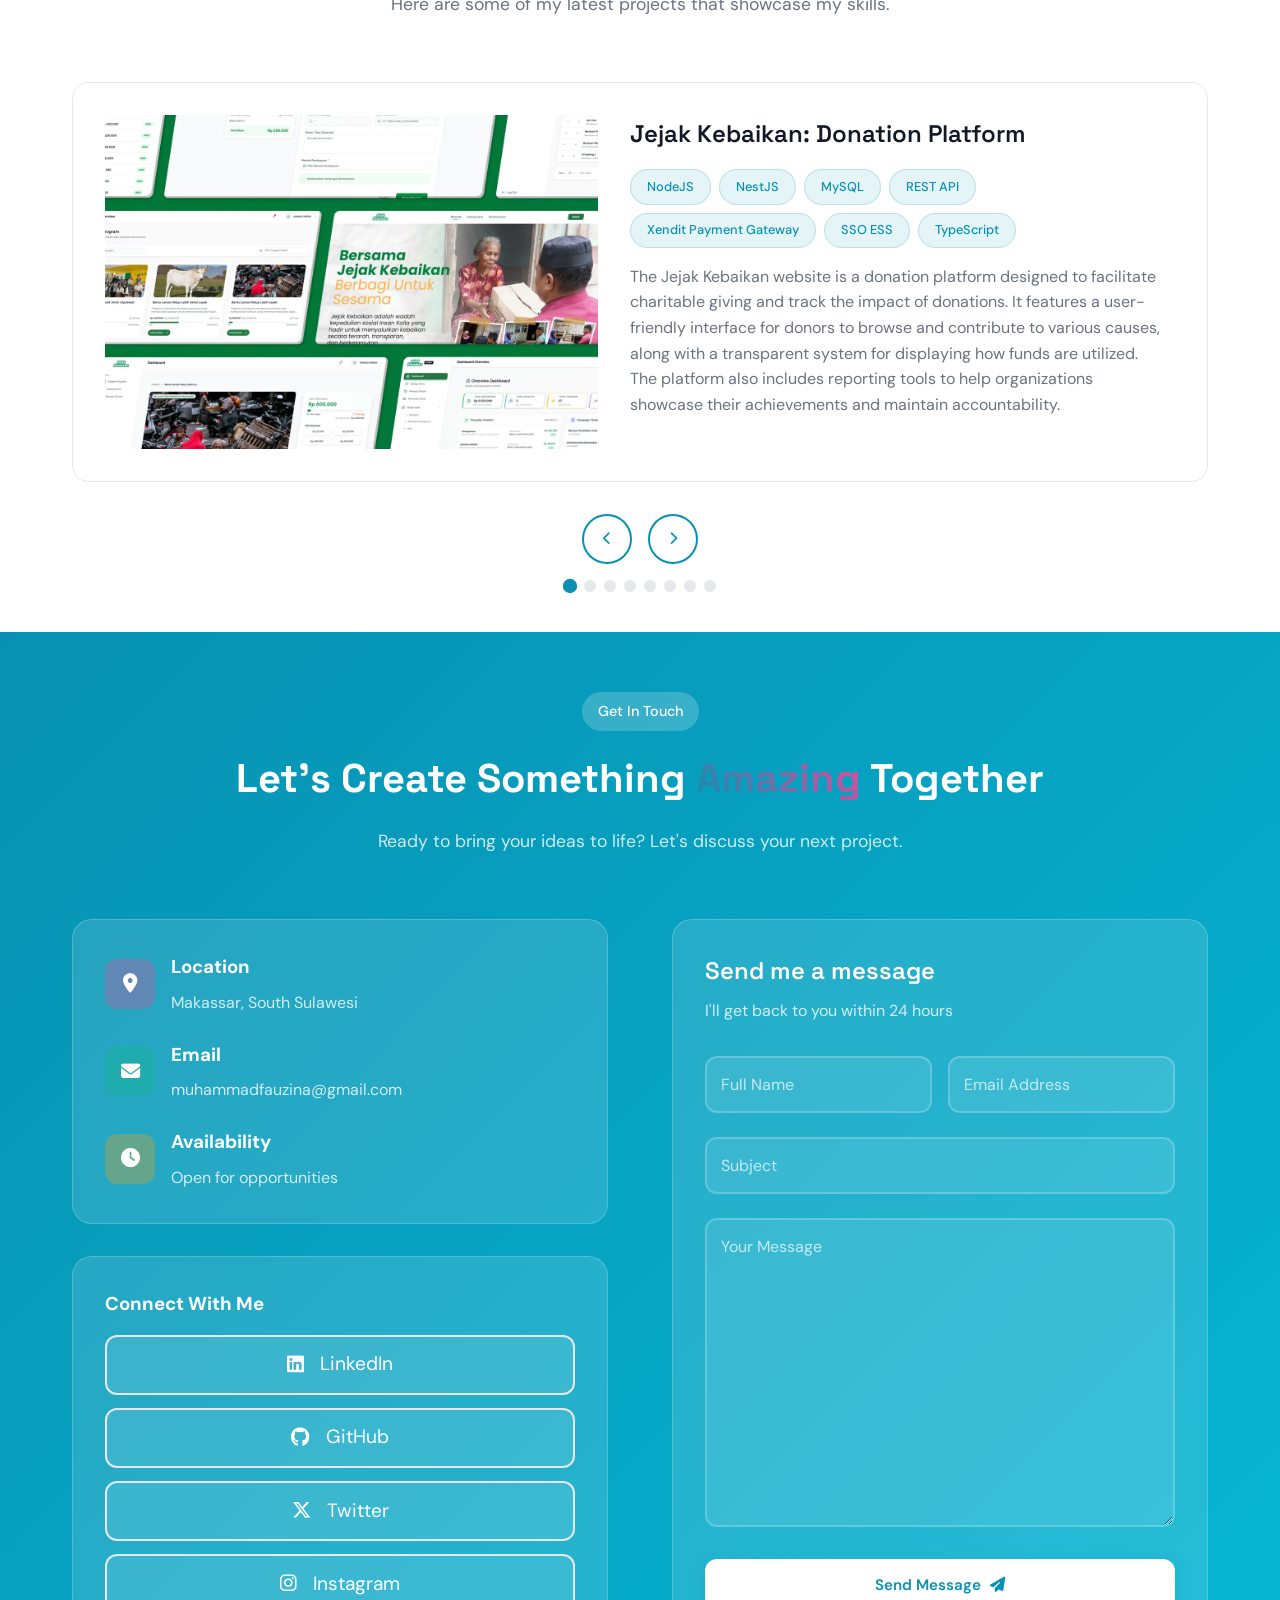
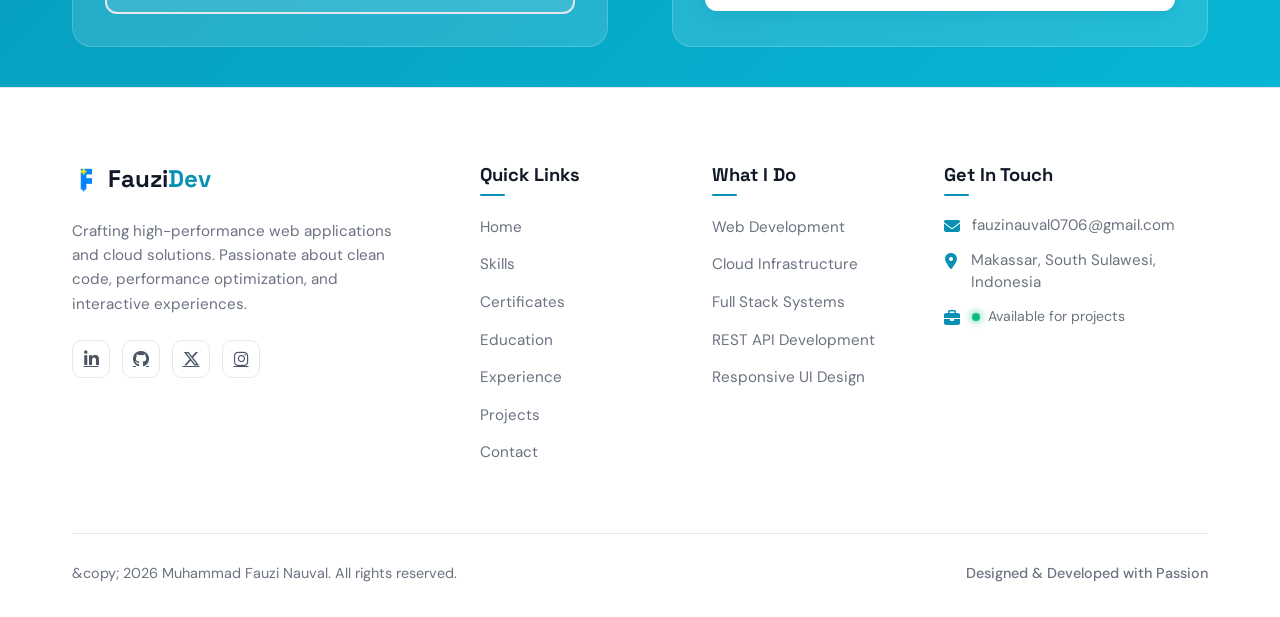
==== commit c9c798ce: "feat: implement internationalization (i18n) support, add language toggle, and optimize scroll restor" ====
--- a/index.html
+++ b/index.html
@@ -19,9 +19,8 @@
         <meta name="twitter:image" content="https://fauzidev.vercel.app/img/person.webp">
     <link rel="preconnect" href="https://fonts.googleapis.com">
     <link rel="preconnect" href="https://fonts.gstatic.com" crossorigin>
-    <link rel="preconnect" href="https://cdnjs.cloudflare.com" crossorigin>
     <link rel="stylesheet" href="https://cdnjs.cloudflare.com/ajax/libs/font-awesome/6.5.2/css/all.min.css" media="print" onload="this.media='all'">
-    <link rel="stylesheet" href="style.css?v=4">
+    <link rel="stylesheet" href="style.css?v=7">
     <link rel="icon" href="img/favicon.ico" type="image/x-icon" />
     <!-- Updated to modern Google Fonts matching design brief -->
     <link href="https://fonts.googleapis.com/css2?family=Space+Grotesk:wght@300;400;500;600;700&family=DM+Sans:wght@300;400;500;600&display=swap" rel="stylesheet" media="print" onload="this.media='all'">
@@ -53,11 +52,33 @@
     <title>Fauzi Nauval - Portfolio</title>
 </head>
 <body>
-    <!-- Render-blocking theme script to prevent flash of light theme -->
     <script>
         (function() {
             const savedTheme = localStorage.getItem('theme') || (window.matchMedia('(prefers-color-scheme: dark)').matches ? 'dark' : 'light');
             document.documentElement.setAttribute('data-theme', savedTheme);
+            
+            const isFirstVisit = !sessionStorage.getItem('session_visited');
+            if (isFirstVisit) {
+                if ('history' in window && 'scrollRestoration' in window.history) {
+                    window.history.scrollRestoration = 'manual';
+                }
+                window.scrollTo(0, 0);
+                sessionStorage.setItem('session_visited', 'true');
+                
+                // Restore to auto scroll restoration after initial load to allow refresh scroll retention
+                window.addEventListener('load', () => {
+                    setTimeout(() => {
+                        if ('history' in window && 'scrollRestoration' in window.history) {
+                            window.history.scrollRestoration = 'auto';
+                        }
+                    }, 100);
+                });
+            } else {
+                // This is a reload, allow browser scroll restoration
+                if ('history' in window && 'scrollRestoration' in window.history) {
+                    window.history.scrollRestoration = 'auto';
+                }
+            }
         })();
     </script>
 
@@ -92,16 +113,20 @@
             </a>
 
             <nav>
-                <a href="#" class="active">Home</a>
-                <a href="#skills">Skills</a>
-                <a href="#certificates">Certificates</a>
-                <a href="#edu">Education</a>
-                <a href="#experience">Experience</a>
-                <a href="#projects">Projects</a>
-                <a href="#contact">Contact</a>
+                <a href="#" class="active" data-i18n="nav.home">Home</a>
+                <a href="#skills" data-i18n="nav.skills">Skills</a>
+                <a href="#certificates" data-i18n="nav.certificates">Certificates</a>
+                <a href="#edu" data-i18n="nav.education">Education</a>
+                <a href="#experience" data-i18n="nav.experience">Experience</a>
+                <a href="#projects" data-i18n="nav.projects">Projects</a>
+                <a href="#contact" data-i18n="nav.contact">Contact</a>
             </nav>
 
             <div class="header-actions">
+                <button id="langToggle" class="lang-toggle-btn" aria-label="Toggle language">
+                    <i class="fas fa-globe"></i>
+                    <span>EN</span>
+                </button>
                 <button id="themeToggle" class="theme-toggle-btn" aria-label="Toggle theme">
                     <i class="fas fa-moon"></i>
                 </button>
@@ -140,25 +165,25 @@
             </div>
             <div class="home-content scroll-reveal-right">
                 <div class="home-content-inner" data-speed="0.01" data-scroll-speed="0.8">
-                    <div class="greeting">👋 Hello, I'm</div>
+                    <div class="greeting" data-i18n="hero.greeting">👋 Hello, I'm</div>
                     <h1>Muhammad <span class="gradient-text">Fauzi</span></h1>
-                    <h3 class="typing-text">I'm a <span></span></h3>
-                    <p class="description">A learner passionate about technology, especially web development. Experienced in projects from 
+                    <h3 class="typing-text"><span data-i18n="hero.typing_prefix">I'm a </span><span class="typed-text"></span></h3>
+                    <p class="description" data-i18n="hero.desc">A learner passionate about technology, especially web development. Experienced in projects from 
                         organizational websites to decision-making applications. I believe every line of code is part of the journey to real 
                         solutions.</p>
                     
                     <div class="stats-grid">
                         <div class="stat-item">
                             <div class="stat-number">5+</div>
-                            <div class="stat-label">Projects</div>
+                            <div class="stat-label" data-i18n="hero.stats_projects">Projects</div>
                         </div>
                         <div class="stat-item">
                             <div class="stat-number">3+</div>
-                            <div class="stat-label">Years Learning</div>
+                            <div class="stat-label" data-i18n="hero.stats_years">Years Learning</div>
                         </div>
                         <div class="stat-item">
                             <div class="stat-number">10+</div>
-                            <div class="stat-label">Technologies</div>
+                            <div class="stat-label" data-i18n="hero.stats_tech">Technologies</div>
                         </div>
                     </div>
                     
@@ -179,15 +204,15 @@
                     
                     <div class="cta-buttons">
                         <a href="#contact" class="btn btn-primary">
-                            <span>Hire Me</span>
+                            <span data-i18n="hero.btn_hire">Hire Me</span>
                             <i class="fas fa-arrow-right"></i>
                         </a>
                         <a href="#projects" class="btn btn-secondary">
-                            <span>View Work</span>
+                            <span data-i18n="hero.btn_work">View Work</span>
                             <i class="fas fa-eye"></i>
                         </a>
                         <a href="file/Resume-MuhammadFauziNauval-FS.pdf" class="btn btn-accent" target="_blank" download>
-                            <span>Download CV</span>
+                            <span data-i18n="hero.btn_cv">Download CV</span>
                             <i class="fas fa-download"></i>
                         </a>
                     </div>
@@ -200,13 +225,13 @@
     <section class="skills-section" id="skills">
         <div class="skills-container">
             <div class="section-header scroll-reveal">
-                <h2>My <span>Skills</span></h2>
-                <p>Technologies and tools I work with</p>
+                <h2 data-i18n="skills.title">My <span>Skills</span></h2>
+                <p data-i18n="skills.subtitle">Technologies and tools I work with</p>
             </div>
                     <div class="skills-marquee scroll-reveal">
                 <!-- Row 1: Frontend & UI (Right to Left) -->
                 <div class="marquee-row">
-                    <h3>Frontend & UI</h3>
+                    <h3 data-i18n="skills.cat_frontend">Frontend & UI</h3>
                     <div class="marquee-container">
                         <div class="marquee-track scroll-left">
                             <!-- Half 1 -->
@@ -238,7 +263,7 @@
 
                 <!-- Row 2: Backend (Left to Right) -->
                 <div class="marquee-row">
-                    <h3>Backend</h3>
+                    <h3 data-i18n="skills.cat_backend">Backend</h3>
                     <div class="marquee-container">
                         <div class="marquee-track scroll-right">
                             <!-- Half 1 -->
@@ -266,7 +291,7 @@
 
                 <!-- Row 3: Database & Cloud (Right to Left) -->
                 <div class="marquee-row">
-                    <h3>Database & Cloud</h3>
+                    <h3 data-i18n="skills.cat_dbcloud">Database & Cloud</h3>
                     <div class="marquee-container">
                         <div class="marquee-track scroll-left">
                             <!-- Half 1 -->
@@ -298,7 +323,7 @@
             </div>
             
             <div class="skills-cta scroll-reveal">
-                <a href="#contact" class="btn">Let's Work Together</a>
+                <a href="#contact" class="btn" data-i18n="skills.cta">Let's Work Together</a>
             </div>
         </div>
     </section>
@@ -307,8 +332,8 @@
 <section class="certificates-section" id="certificates">
     <div class="certificates-container">
         <div class="section-header scroll-reveal">
-            <h2>My <span>Certificates</span></h2>
-            <p>Professional certifications and achievements</p>
+            <h2 data-i18n="certs.title">My <span>Certificates</span></h2>
+            <p data-i18n="certs.subtitle">Professional certifications and achievements</p>
         </div>
         
         <div class="certificates-grid scroll-reveal-scale">
@@ -719,7 +744,7 @@
         <!-- Show More Button -->
         <div class="certificates-show-more scroll-reveal">
             <button id="showMoreCertificates" class="btn btn-secondary" aria-expanded="false">
-                <span>Show All Certificates</span>
+                <span data-i18n="certs.btn_show_more">Show All Certificates</span>
                 <i class="fas fa-chevron-down"></i>
             </button>
         </div>
@@ -730,8 +755,8 @@
     <section class="education-section" id="edu">
         <div class="education-container">
             <div class="section-header scroll-reveal">
-                <h2>My <span>Education</span></h2>
-                <p>My academic journey and achievements</p>
+                <h2 data-i18n="edu.title">My <span>Education</span></h2>
+                <p data-i18n="edu.subtitle">My academic journey and achievements</p>
             </div>
             
             <div class="education-timeline">
@@ -744,8 +769,8 @@
                     <div class="timeline-dot"></div>
                     <div class="timeline-content">
                         <div class="timeline-year">2018 - 2021</div>
-                        <h3>MAN 1 Makassar - Mathematics and Science</h3>
-                        <p>Completed high school education with focus on science and mathematics. Developed strong analytical thinking and problem-solving skills that laid the foundation for my technical career.</p>
+                        <h3 data-i18n="edu.man1_title">MAN 1 Makassar - Mathematics and Science</h3>
+                        <p data-i18n="edu.man1_desc">Completed high school education with focus on science and mathematics. Developed strong analytical thinking and problem-solving skills that laid the foundation for my technical career.</p>
                         <div class="timeline-icon">
                             <i class="fas fa-graduation-cap"></i>
                         </div>
@@ -756,8 +781,8 @@
                     <div class="timeline-dot"></div>
                     <div class="timeline-content">
                         <div class="timeline-year">2021 - 2022</div>
-                        <h3>UIN Alauddin Makassar - Hajj and Umrah Management</h3>
-                        <p>Pursued foundational studies that enhanced my understanding of technology and information systems. This period helped me discover my passion for software development.</p>
+                        <h3 data-i18n="edu.uin_title">UIN Alauddin Makassar - Hajj and Umrah Management</h3>
+                        <p data-i18n="edu.uin_desc">Pursued foundational studies that enhanced my understanding of technology and information systems. This period helped me discover my passion for software development.</p>
                         <div class="timeline-icon">
                             <i class="fas fa-book"></i>
                         </div>
@@ -768,8 +793,8 @@
                     <div class="timeline-dot"></div>
                     <div class="timeline-content">
                         <div class="timeline-year">2022 - 2025</div>
-                        <h3>STMIK Profesional Makassar - Information Systems</h3>
-                        <p>Graduated with a degree in Information Systems, specializing in software development and cloud computing.</p>
+                        <h3 data-i18n="edu.stmik_title">STMIK Profesional Makassar - Information Systems</h3>
+                        <p data-i18n="edu.stmik_desc">Graduated with a degree in Information Systems, specializing in software development and cloud computing.</p>
                         <div class="timeline-icon">
                             <i class="fas fa-laptop-code"></i>
                         </div>
@@ -783,8 +808,8 @@
     <section class="work-experience-section" id="experience">
         <div class="work-experience-container">
             <div class="section-header scroll-reveal">
-                <h2>My <span>Experience</span></h2>
-                <p>My career path and professional contributions</p>
+                <h2 data-i18n="exp.title">My <span>Experience</span></h2>
+                <p data-i18n="exp.subtitle">My career path and professional contributions</p>
             </div>
             
             <div class="experience-tabs-wrapper scroll-reveal-scale">
@@ -808,43 +833,43 @@
                     <!-- Panel 0: PT Hadji Kalla -->
                     <div class="experience-panel active" id="panel-0">
                         <div class="panel-header">
-                            <h3 class="panel-title">ERP Developer Specialist <span class="at">@</span> <a href="https://kalla.co.id/" target="_blank" rel="noopener noreferrer" class="company-link">PT Hadji Kalla</a></h3>
-                            <span class="panel-date">Oct 2025 - Apr 2026</span>
+                            <h3 class="panel-title"><span data-i18n="exp.kalla_role">ERP Developer Specialist</span> <span class="at">@</span> <a href="https://kalla.co.id/" target="_blank" rel="noopener noreferrer" class="company-link">PT Hadji Kalla</a></h3>
+                            <span class="panel-date" data-i18n="exp.kalla_date">Oct 2025 - Apr 2026</span>
                         </div>
-                        <div class="panel-location"><i class="fas fa-map-marker-alt"></i> Makassar, Indonesia</div>
+                        <div class="panel-location"><i class="fas fa-map-marker-alt"></i> <span data-i18n="exp.kalla_loc">Makassar, Indonesia</span></div>
                         <ul class="panel-desc">
-                            <li>Developed and customized Odoo modules for enterprise business requirements across Kalla Group subsidiaries, supporting 100+ fleet vehicles in the Kalla Transportation & Logistics division.</li>
-                            <li>Built backend system and REST APIs for Jejak Kebaikan, an internal donation platform that processed IDR 12M+ across 2 campaigns with 50+ active users.</li>
-                            <li>Automated fleet document lifecycle for Kalla Transportation & Logistics, covering 100+ vehicles, eliminated manual tracking and reduced document processing time.</li>
-                            <li>Integrated Google Drive API (OAuth2) for document storage and implemented scheduling with retry mechanism for background tasks.</li>
+                            <li data-i18n="exp.kalla_desc1">Developed and customized Odoo modules for enterprise business requirements across Kalla Group subsidiaries, supporting 100+ fleet vehicles in the Kalla Transportation & Logistics division.</li>
+                            <li data-i18n="exp.kalla_desc2">Built backend system and REST APIs for Jejak Kebaikan, an internal donation platform that processed IDR 12M+ across 2 campaigns with 50+ active users.</li>
+                            <li data-i18n="exp.kalla_desc3">Automated fleet document lifecycle for Kalla Transportation & Logistics, covering 100+ vehicles, eliminated manual tracking and reduced document processing time.</li>
+                            <li data-i18n="exp.kalla_desc4">Integrated Google Drive API (OAuth2) for document storage and implemented scheduling with retry mechanism for background tasks.</li>
                         </ul>
                     </div>
 
                     <!-- Panel 1: PT Telkom Indonesia -->
                     <div class="experience-panel" id="panel-1">
                         <div class="panel-header">
-                            <h3 class="panel-title">Software Developer <span class="at">@</span> <a href="https://www.telkom.co.id/" target="_blank" rel="noopener noreferrer" class="company-link">PT Telkom Indonesia</a></h3>
-                            <span class="panel-date">Apr 2025 - Jun 2025</span>
+                            <h3 class="panel-title"><span data-i18n="exp.telkom_role">Software Developer</span> <span class="at">@</span> <a href="https://www.telkom.co.id/" target="_blank" rel="noopener noreferrer" class="company-link">PT Telkom Indonesia</a></h3>
+                            <span class="panel-date" data-i18n="exp.telkom_date">Apr 2025 - Jun 2025</span>
                         </div>
-                        <div class="panel-location"><i class="fas fa-map-marker-alt"></i> Regional 5 &bull; Makassar, Indonesia</div>
+                        <div class="panel-location"><i class="fas fa-map-marker-alt"></i> <span data-i18n="exp.telkom_loc">Regional 5 &bull; Makassar, Indonesia</span></div>
                         <ul class="panel-desc">
-                            <li>Built GenZ, an internal web platform (Laravel/PHP) for cross-departmental data centralization and real-time monitoring across modules including inventory, attendance, and activity log.</li>
-                            <li>Detected and formally reported 20+ sensitive data leak incidents through systematic cyber patrol activities, creating a structured early-warning workflow.</li>
-                            <li>Supported network infrastructure setup including device configuration and internal connectivity.</li>
+                            <li data-i18n="exp.telkom_desc1">Built GenZ, an internal web platform (Laravel/PHP) for cross-departmental data centralization and real-time monitoring across modules including inventory, attendance, and activity log.</li>
+                            <li data-i18n="exp.telkom_desc2">Detected and formally reported 20+ sensitive data leak incidents through systematic cyber patrol activities, creating a structured early-warning workflow.</li>
+                            <li data-i18n="exp.telkom_desc3">Supported network infrastructure setup including device configuration and internal connectivity.</li>
                         </ul>
                     </div>
 
                     <!-- Panel 2: Bangkit Academy -->
                     <div class="experience-panel" id="panel-2">
                         <div class="panel-header">
-                            <h3 class="panel-title">Cloud Computing Cohort <span class="at">@</span> <a href="https://contributors.bangkit.academy/" target="_blank" rel="noopener noreferrer" class="company-link">Bangkit Academy</a></h3>
-                            <span class="panel-date">Sep 2024 - Jan 2025</span>
+                            <h3 class="panel-title"><span data-i18n="exp.bangkit_role">Cloud Computing Cohort</span> <span class="at">@</span> <a href="https://contributors.bangkit.academy/" target="_blank" rel="noopener noreferrer" class="company-link">Bangkit Academy</a></h3>
+                            <span class="panel-date" data-i18n="exp.bangkit_date">Sep 2024 - Jan 2025</span>
                         </div>
-                        <div class="panel-location"><i class="fas fa-certificate"></i> National Digital Program by Google, GoTo, Traveloka</div>
+                        <div class="panel-location"><i class="fas fa-certificate"></i> <span data-i18n="exp.bangkit_loc">National Digital Program by Google, GoTo, Traveloka</span></div>
                         <ul class="panel-desc">
-                            <li>Completed over 900 hours of intensive learning covering cloud infrastructure, web development, and soft skills.</li>
-                            <li>Collaborated in a cross-functional team as the Cloud Engineer for the capstone project "Fridge Recipe", a REST API-based web application.</li>
-                            <li>Deployed frontend on Google App Engine, backend APIs on Cloud Run, and set up Cloud Storage and Cloud SQL databases on Google Cloud Platform.</li>
+                            <li data-i18n="exp.bangkit_desc1">Completed over 900 hours of intensive learning covering cloud infrastructure, web development, and soft skills.</li>
+                            <li data-i18n="exp.bangkit_desc2">Collaborated in a cross-functional team as the Cloud Engineer for the capstone project "Fridge Recipe", a REST API-based web application.</li>
+                            <li data-i18n="exp.bangkit_desc3">Deployed frontend on Google App Engine, backend APIs on Cloud Run, and set up Cloud Storage and Cloud SQL databases on Google Cloud Platform.</li>
                         </ul>
                     </div>
                 </div>
@@ -856,8 +881,8 @@
     <section class="experience-section" id="projects">
         <div class="experience-container">
             <div class="section-header scroll-reveal">
-                <h2>My <span>Projects</span></h2>
-                <p>Here are some of my latest projects that showcase my skills.</p>
+                <h2 data-i18n="projects.title">My <span>Projects</span></h2>
+                <p data-i18n="projects.subtitle">Here are some of my latest projects that showcase my skills.</p>
             </div>
             
             <div class="experience-slider scroll-reveal-scale">
@@ -870,7 +895,7 @@
                                 </a>
                             </div>
                             <div class="slide-info">
-                                <h3><a href="https://jejak-kebaikan.kalla.co.id/" target="_blank" rel="noopener noreferrer" style="color: inherit; text-decoration: none;">Jejak Kebaikan: Donation Platform</a></h3>
+                                <h3 data-i18n="projects.p1_title"><a href="https://jejak-kebaikan.kalla.co.id/" target="_blank" rel="noopener noreferrer" style="color: inherit; text-decoration: none;">Jejak Kebaikan: Donation Platform</a></h3>
                                 <div class="project-tags">
                                     <span class="tag">NodeJS</span>
                                     <span class="tag">NestJS</span>
@@ -880,7 +905,7 @@
                                     <span class="tag">SSO ESS</span>
                                     <span class="tag">TypeScript</span>
                                 </div>
-                                <p>The Jejak Kebaikan website is a donation platform designed to facilitate charitable giving and track the impact of donations. It features a user-friendly interface for donors to browse and contribute to various causes, along with a transparent system for displaying how funds are utilized. The platform also includes reporting tools to help organizations showcase their achievements and maintain accountability.</p>
+                                <p data-i18n="projects.p1_desc">The Jejak Kebaikan website is a donation platform designed to facilitate charitable giving and track the impact of donations. It features a user-friendly interface for donors to browse and contribute to various causes, along with a transparent system for displaying how funds are utilized. The platform also includes reporting tools to help organizations showcase their achievements and maintain accountability.</p>
                             </div>
                         </div>
                     </div>
@@ -890,14 +915,14 @@
                                 <img loading="lazy" decoding="async" src="img/genzz.webp" alt="Movie Theater Website" width="1200" height="821">
                             </div>
                             <div class="slide-info">
-                                <h3>GenZ: Internal Data Integration and Monitoring System for Telkom Regional 5</h3>
+                                <h3 data-i18n="projects.p2_title">GenZ: Internal Data Integration and Monitoring System for Telkom Regional 5</h3>
                                 <div class="project-tags">
                                     <span class="tag">Laravel</span>
                                     <span class="tag">MySQL</span>
                                     <span class="tag">REST API</span>
                                     <span class="tag">Telegram Bot API</span>
                                 </div>
-                                <p>The GenZ website is an internal platform developed for Telkom Regional 5 to streamline operations and centralize company data. It features modules including Activity Logs, Inventory Management with report generation (PDF/Excel), Document Handling, Guest Book, and Room Booking. Supported by an interactive dashboard and structured digital documentation, GenZ ensures efficient workflows and better data management across the organization. In addition, the system integrates with the Telegram API to provide instant notifications, keeping users updated on important activities in real time.</p>
+                                <p data-i18n="projects.p2_desc">The GenZ website is an internal platform developed for Telkom Regional 5 to streamline operations and centralize company data. It features modules including Activity Logs, Inventory Management with report generation (PDF/Excel), Document Handling, Guest Book, and Room Booking. Supported by an interactive dashboard and structured digital documentation, GenZ ensures efficient workflows and better data management across the organization. In addition, the system integrates with the Telegram API to provide instant notifications, keeping users updated on important activities in real time.</p>
                             </div>
                         </div>
                     </div>
@@ -907,18 +932,14 @@
                                 <img loading="lazy" decoding="async" src="img/FR.webp" alt="Fridge Recipe Application" width="1200" height="823">
                             </div>
                             <div class="slide-info">
-                                <h3>Fridge Recipe: Smart Recipe Finder Based on Available Ingredients</h3>
+                                <h3 data-i18n="projects.p3_title">Fridge Recipe: Smart Recipe Finder Based on Available Ingredients</h3>
                                 <div class="project-tags">
                                     <span class="tag">Node.js</span>
                                     <span class="tag">RESTful API</span>
                                     <span class="tag">Google Cloud Platform</span>
                                     <span class="tag">JavaScript</span>
                                 </div>
-                                <p>Fridge Recipe is a web-based application that helps users discover cooking recipes based on the ingredients 
-                                    they already have in their fridge. Users can input available ingredients, search for matching recipes, and 
-                                    save favorites by logging in. The platform is powered by a REST API and deployed on Google Cloud Platform 
-                                    (GCP), ensuring scalability, reliability, and seamless access to diverse recipe recommendations. This 
-                                    application aims to reduce food waste while making cooking easier and more enjoyable.</p>
+                                <p data-i18n="projects.p3_desc">Fridge Recipe is a web-based application that helps users discover cooking recipes based on the ingredients they already have in their fridge. Users can input available ingredients, search for matching recipes, and save favorites by logging in. The platform is powered by a REST API and deployed on Google Cloud Platform (GCP), ensuring scalability, reliability, and seamless access to diverse recipe recommendations. This application aims to reduce food waste while making cooking easier and more enjoyable.</p>
                             </div>
                         </div>
                     </div>
@@ -928,18 +949,13 @@
                                 <img loading="lazy" decoding="async" src="img/LDII.webp" alt="LDII Website" width="1200" height="831">
                             </div>
                             <div class="slide-info">
-                                <h3>LDII Makassar</h3>
+                                <h3 data-i18n="projects.p4_title">LDII Makassar</h3>
                                 <div class="project-tags">
                                     <span class="tag">Laravel</span>
                                     <span class="tag">Hostinger</span>
                                     <span class="tag">MySQL</span>
                                 </div>
-                                <p>This website is a content management platform for a pencak silat organization, featuring news articles, 
-                                    a photo gallery, organizational profiles (vision, mission, and management), and social media integration. 
-                                    It also includes an admin dashboard for managing articles, galleries, and member information, serving as 
-                                    a digital hub to share updates, showcase activities, and engage with the public. It helps preserve 
-                                    organizational identity through structured content. The platform also supports better communication 
-                                    between members and the community.</p>
+                                <p data-i18n="projects.p4_desc">This website is a content management platform for a pencak silat organization, featuring news articles, a photo gallery, organizational profiles (vision, mission, and management), and social media integration. It also includes an admin dashboard for managing articles, galleries, and member information, serving as a digital hub to share updates, showcase activities, and engage with the public. It helps preserve organizational identity through structured content. The platform also supports better communication between members and the community.</p>
                             </div>
                         </div>
                     </div>
@@ -949,18 +965,13 @@
                                 <img loading="lazy" decoding="async" src="img/skb.webp" alt="Portfolio Website" width="1200" height="850">
                             </div>
                             <div class="slide-info">
-                                <h3>Bupati Decree Submission System</h3>
+                                <h3 data-i18n="projects.p5_title">Bupati Decree Submission System</h3>
                                 <div class="project-tags">
                                     <span class="tag">Laravel</span>
                                     <span class="tag">Bootstrap</span>
                                     <span class="tag">MySQL</span>
                                 </div>
-                                <p>A web-based application for submitting and monitoring Bupati Decree (SK) requests online. The system allows 
-                                    users to apply, track the process status, and download approved decrees quickly, transparently, and 
-                                    efficiently. It provides an intuitive interface with clear steps for submission, review, and approval. 
-                                    Users can also verify their application status anytime using a unique submission code, ensuring accessibility 
-                                    and accountability. This solution helps improve efficiency in public administration by reducing manual 
-                                    paperwork and saving time.</p>
+                                <p data-i18n="projects.p5_desc">A web-based application for submitting and monitoring Bupati Decree (SK) requests online. The system allows users to apply, track the process status, and download approved decrees quickly, transparently, and efficiently. It provides an intuitive interface with clear steps for submission, review, and approval. Users can also verify their application status anytime using a unique submission code, ensuring accessibility and accountability. This solution helps improve efficiency in public administration by reducing manual paperwork and saving time.</p>
                             </div>
                         </div>
                     </div>
@@ -970,17 +981,13 @@
                                 <img loading="lazy" decoding="async" src="img/MIT.webp" alt="Transkripsi MIT" width="1200" height="800">
                             </div>
                             <div class="slide-info">
-                                <h3>Transcript of grades: STMIK Profesional Makassar</h3>
+                                <h3 data-i18n="projects.p6_title">Transcript of grades: STMIK Profesional Makassar</h3>
                                 <div class="project-tags">
                                     <span class="tag">App Inventor</span>
                                     <span class="tag">Spreadsheet</span>
                                     <span class="tag">Google Play Console</span>
                                 </div>
-                                <p>This mobile application is designed for STMIK Profesional Makassar students to easily access their academic 
-                                    transcripts and institutional information. It allows users to check grades by entering their student ID, 
-                                    view a detailed transcript of courses, SKS, and grades, and access academic calendars. The app also provides 
-                                    contact information, location maps, and quick communication options such as phone, WhatsApp, email, and 
-                                    website links.</p>
+                                <p data-i18n="projects.p6_desc">This mobile application is designed for STMIK Profesional Makassar students to easily access their academic transcripts and institutional information. It allows users to check grades by entering their student ID, view a detailed transcript of courses, SKS, and grades, and access academic calendars. The app also provides contact information, location maps, and quick communication options such as phone, WhatsApp, email, and website links.</p>
                             </div>
                         </div>
                     </div>
@@ -990,17 +997,13 @@
                                 <img loading="lazy" decoding="async" src="img/RT.webp" alt="Quran Learning Center" width="1200" height="750">
                             </div>
                             <div class="slide-info">
-                                <h3>Rumah Tahfidz Website</h3>
+                                <h3 data-i18n="projects.p7_title">Rumah Tahfidz Website</h3>
                                 <div class="project-tags">
                                     <span class="tag">Php</span>
                                     <span class="tag">Javascript</span>
                                     <span class="tag">MySQL</span>
                                 </div>
-                                <p>The Rumah Tahfidz website is an information and registration platform for prospective Qur’an memorizers. 
-                                    It provides details on programs, vision and mission, showcases activities through a gallery, and offers 
-                                    online registration for easy access. With an admin login system, administrators can efficiently manage and 
-                                    update data related to Rumah Tahfidz. This makes the website a comprehensive digital solution for both the 
-                                    institution and its wider community needs, supporting education and religious development.</p>
+                                <p data-i18n="projects.p7_desc">The Rumah Tahfidz website is an information and registration platform for prospective Qur’an memorizers. It provides details on programs, vision and mission, showcases activities through a gallery, and offers online registration for easy access. With an admin login system, administrators can efficiently manage and update data related to Rumah Tahfidz. This makes the website a comprehensive digital solution for both the institution and its wider community needs, supporting education and religious development.</p>
                             </div>
                         </div>
                     </div>
@@ -1010,17 +1013,13 @@
                                 <img loading="lazy" decoding="async" src="img/skbup.webp" alt="SKB Ujung Pandang" width="1200" height="683">
                             </div>
                             <div class="slide-info">
-                                <h3>Smart Admission using SAW</h3>
+                                <h3 data-i18n="projects.p8_title">Smart Admission using SAW</h3>
                                 <div class="project-tags">
                                     <span class="tag">Laravel</span>
                                     <span class="tag">Bootstrap</span>
                                     <span class="tag">MySQL</span>
                                 </div>
-                                <p>This web-based system is developed to support the student admission process at SKB Ujung Pandang using the 
-                                    Simple Additive Weighting (SAW) method. It enables participants to register online, while administrators 
-                                    can manage data, set criteria, and run the SAW calculation to determine final scores and admission status. 
-                                    With automated ranking, clear result visualization, and an integrated dashboard, the system ensures 
-                                    efficiency, transparency, and fairness throughout the selection process.</p>
+                                <p data-i18n="projects.p8_desc">This web-based system is developed to support the student admission process at SKB Ujung Pandang using the Simple Additive Weighting (SAW) method. It enables participants to register online, while administrators can manage data, set criteria, and run the SAW calculation to determine final scores and admission status. With automated ranking, clear result visualization, and an integrated dashboard, the system ensures efficiency, transparency, and fairness throughout the selection process.</p>
                             </div>
                         </div>
                     </div>
@@ -1053,9 +1052,9 @@
     <section class="contact-section" id="contact">
         <div class="contact-container">
             <div class="section-header scroll-reveal">
-                <div class="section-badge">Get In Touch</div>
-                <h2>Let's Create Something <span class="gradient-text">Amazing</span> Together</h2>
-                <p>Ready to bring your ideas to life? Let's discuss your next project.</p>
+                <div class="section-badge" data-i18n="contact.badge">Get In Touch</div>
+                <h2 data-i18n="contact.title">Let's Create Something <span class="gradient-text">Amazing</span> Together</h2>
+                <p data-i18n="contact.subtitle">Ready to bring your ideas to life? Let's discuss your next project.</p>
             </div>
             
             <div class="contact-content">
@@ -1066,8 +1065,8 @@
                                 <i class="fas fa-map-marker-alt"></i>
                             </div>
                             <div class="contact-details">
-                                <h3>Location</h3>
-                                <p>Makassar, South Sulawesi</p>
+                                <h3 data-i18n="contact.info_loc_title">Location</h3>
+                                <p data-i18n="contact.info_loc_val">Makassar, South Sulawesi</p>
                             </div>
                         </div>
                         
@@ -1076,7 +1075,7 @@
                                 <i class="fas fa-envelope"></i>
                             </div>
                             <div class="contact-details">
-                                <h3>Email</h3>
+                                <h3 data-i18n="contact.info_email_title">Email</h3>
                                 <p>muhammadfauzina@gmail.com</p>
                             </div>
                         </div>
@@ -1086,14 +1085,14 @@
                                 <i class="fas fa-clock"></i>
                             </div>
                             <div class="contact-details">
-                                <h3>Availability</h3>
-                                <p>Open for opportunities</p>
+                                <h3 data-i18n="contact.info_avail_title">Availability</h3>
+                                <p data-i18n="contact.info_avail_val">Open for opportunities</p>
                             </div>
                         </div>
                     </div>
                     
                     <div class="social-media-card">
-                        <h3>Connect With Me</h3>
+                        <h3 data-i18n="contact.connect_title">Connect With Me</h3>
                         <div class="social-links">
                             <a href="https://www.linkedin.com/in/muhammad-fauzi-nauval-477607312/" class="social-link linkedin" target="_blank" rel="noopener noreferrer me" aria-label="LinkedIn Muhammad Fauzi Nauval">
                                 <i class="fa-brands fa-linkedin"></i>
@@ -1117,39 +1116,39 @@
                 
                 <div class="contact-form-card scroll-reveal-right">
                     <div class="form-header">
-                        <h3>Send me a message</h3>
-                        <p>I'll get back to you within 24 hours</p>
+                        <h3 data-i18n="contact.form_title">Send me a message</h3>
+                        <p data-i18n="contact.form_subtitle">I'll get back to you within 24 hours</p>
                     </div>
                     
                     <form id="contactForm" class="modern-form">
                         <div class="form-row">
                             <div class="form-group">
                                 <input type="text" id="name" name="name" required>
-                                <label for="name">Full Name</label>
+                                <label for="name" data-i18n="contact.form_label_name">Full Name</label>
                                 <div class="form-line"></div>
                             </div>
                             
                             <div class="form-group">
                                 <input type="email" id="email" name="email" required>
-                                <label for="email">Email Address</label>
+                                <label for="email" data-i18n="contact.form_label_email">Email Address</label>
                                 <div class="form-line"></div>
                             </div>
                         </div>
                         
                         <div class="form-group">
                             <input type="text" id="subject" name="subject" required>
-                            <label for="subject">Subject</label>
+                            <label for="subject" data-i18n="contact.form_label_subject">Subject</label>
                             <div class="form-line"></div>
                         </div>
                         
                         <div class="form-group">
                             <textarea id="message" name="message" rows="13" required></textarea>
-                            <label for="message">Your Message</label>
+                            <label for="message" data-i18n="contact.form_label_msg">Your Message</label>
                             <div class="form-line"></div>
                         </div>
                         
                         <button type="submit" class="btn btn-primary submit-btn">
-                            <span class="btn-text">Send Message</span>
+                            <span class="btn-text" data-i18n="contact.form_btn">Send Message</span>
                             <span class="btn-icon">
                                 <i class="fas fa-paper-plane"></i>
                             </span>
@@ -1185,10 +1184,10 @@
                 <!-- Brand / Intro Column -->
                 <div class="footer-col brand-col">
                     <a href="#" class="footer-logo">
-                        <img class="logo-icon" src="img/logo.webp" alt="Logo" width="28" height="28" onerror="this.style.display='none'">
+                        <img class="logo-icon" src="img/loader.webp" alt="Logo" width="28" height="28" onerror="this.style.display='none'">
                         <span class="logo-text">Fauzi<span class="accent">Dev</span></span>
                     </a>
-                    <p class="footer-desc">Crafting high-performance web applications and cloud solutions. Passionate about clean code, performance optimization, and interactive experiences.</p>
+                    <p class="footer-desc" data-i18n="footer.desc">Crafting high-performance web applications and cloud solutions. Passionate about clean code, performance optimization, and interactive experiences.</p>
                     <div class="footer-socials">
                         <a href="https://www.linkedin.com/in/muhammad-fauzi-nauval-477607312/" target="_blank" rel="noopener noreferrer" aria-label="LinkedIn"><i class="fa-brands fa-linkedin-in"></i></a>
                         <a href="https://github.com/FauziNauvalAbrari" target="_blank" rel="noopener noreferrer" aria-label="GitHub"><i class="fa-brands fa-github"></i></a>
@@ -1199,33 +1198,33 @@
 
                 <!-- Navigation Column -->
                 <div class="footer-col links-col">
-                    <h3>Quick Links</h3>
+                    <h3 data-i18n="footer.col_links">Quick Links</h3>
                     <ul>
-                        <li><a href="#">Home</a></li>
-                        <li><a href="#skills">Skills</a></li>
-                        <li><a href="#certificates">Certificates</a></li>
-                        <li><a href="#edu">Education</a></li>
-                        <li><a href="#experience">Experience</a></li>
-                        <li><a href="#projects">Projects</a></li>
-                        <li><a href="#contact">Contact</a></li>
+                        <li><a href="#" data-i18n="nav.home">Home</a></li>
+                        <li><a href="#skills" data-i18n="nav.skills">Skills</a></li>
+                        <li><a href="#certificates" data-i18n="nav.certificates">Certificates</a></li>
+                        <li><a href="#edu" data-i18n="nav.education">Education</a></li>
+                        <li><a href="#experience" data-i18n="nav.experience">Experience</a></li>
+                        <li><a href="#projects" data-i18n="nav.projects">Projects</a></li>
+                        <li><a href="#contact" data-i18n="nav.contact">Contact</a></li>
                     </ul>
                 </div>
 
                 <!-- Expertise Column -->
                 <div class="footer-col links-col">
-                    <h3>What I Do</h3>
+                    <h3 data-i18n="footer.col_expertise">What I Do</h3>
                     <ul>
-                        <li><a href="#skills">Web Development</a></li>
-                        <li><a href="#skills">Cloud Infrastructure</a></li>
-                        <li><a href="#skills">Full Stack Systems</a></li>
-                        <li><a href="#skills">REST API Development</a></li>
-                        <li><a href="#skills">Responsive UI Design</a></li>
+                        <li><a href="#skills" data-i18n="footer.exp1">Web Development</a></li>
+                        <li><a href="#skills" data-i18n="footer.exp2">Cloud Infrastructure</a></li>
+                        <li><a href="#skills" data-i18n="footer.exp3">Full Stack Systems</a></li>
+                        <li><a href="#skills" data-i18n="footer.exp4">REST API Development</a></li>
+                        <li><a href="#skills" data-i18n="footer.exp5">Responsive UI Design</a></li>
                     </ul>
                 </div>
 
                 <!-- Contact Info Column -->
                 <div class="footer-col contact-col">
-                    <h3>Get In Touch</h3>
+                    <h3 data-i18n="footer.col_contact">Get In Touch</h3>
                     <ul class="contact-info-list">
                         <li>
                             <i class="fas fa-envelope"></i>
@@ -1233,11 +1232,11 @@
                         </li>
                         <li>
                             <i class="fas fa-map-marker-alt"></i>
-                            <span>Makassar, South Sulawesi, Indonesia</span>
+                            <span data-i18n="footer.location_val">Makassar, South Sulawesi, Indonesia</span>
                         </li>
                         <li>
                             <i class="fas fa-briefcase"></i>
-                            <span class="status-badge"><span class="status-dot"></span> Available for projects</span>
+                            <span class="status-badge"><span class="status-dot"></span> <span data-i18n="footer.status">Available for projects</span></span>
                         </li>
                     </ul>
                 </div>
@@ -1245,15 +1244,285 @@
 
             <!-- Footer Bottom Bar -->
             <div class="footer-bottom">
-                <p>&copy; 2026 Muhammad Fauzi Nauval. All rights reserved.</p>
+                <p data-i18n="footer.copy">&copy; 2026 Muhammad Fauzi Nauval. All rights reserved.</p>
                 <div class="footer-meta">
-                    <span>Designed & Developed with Passion</span>
+                    <span data-i18n="footer.meta">Designed & Developed with Passion</span>
                 </div>
             </div>
         </div>
     </footer>
 
     <script>
+        const translations = {
+            en: {
+                nav: {
+                    home: "Home",
+                    skills: "Skills",
+                    certificates: "Certificates",
+                    education: "Education",
+                    experience: "Experience",
+                    projects: "Projects",
+                    contact: "Contact"
+                },
+                hero: {
+                    greeting: "👋 Hello, I'm",
+                    typing_prefix: "I'm a ",
+                    desc: "A learner passionate about technology, especially web development. Experienced in projects from organizational websites to decision-making applications. I believe every line of code is part of the journey to real solutions.",
+                    stats_projects: "Projects",
+                    stats_years: "Years Learning",
+                    stats_tech: "Technologies",
+                    btn_hire: "Hire Me",
+                    btn_work: "View Work",
+                    btn_cv: "Download CV"
+                },
+                skills: {
+                    title: "My <span>Skills</span>",
+                    subtitle: "Technologies and tools I work with",
+                    cat_frontend: "Frontend & UI",
+                    cat_backend: "Backend",
+                    cat_dbcloud: "Database & Cloud",
+                    cta: "Let's Work Together"
+                },
+                certs: {
+                    title: "My <span>Certificates</span>",
+                    subtitle: "Professional certifications and achievements",
+                    btn_show_more: "Show All Certificates",
+                    btn_show_less: "Show Less Certificates"
+                },
+                edu: {
+                    title: "My <span>Education</span>",
+                    subtitle: "My academic journey and achievements",
+                    man1_title: "MAN 1 Makassar - Mathematics and Science",
+                    man1_desc: "Completed high school education with focus on science and mathematics. Developed strong analytical thinking and problem-solving skills that laid the foundation for my technical career.",
+                    uin_title: "UIN Alauddin Makassar - Hajj and Umrah Management",
+                    uin_desc: "Pursued foundational studies that enhanced my understanding of technology and information systems. This period helped me discover my passion for software development.",
+                    stmik_title: "STMIK Profesional Makassar - Information Systems",
+                    stmik_desc: "Graduated with a degree in Information Systems, specializing in software development and cloud computing."
+                },
+                exp: {
+                    title: "My <span>Experience</span>",
+                    subtitle: "My career path and professional contributions",
+                    kalla_role: "ERP Developer Specialist",
+                    kalla_date: "Oct 2025 - Apr 2026",
+                    kalla_loc: "Makassar, Indonesia",
+                    kalla_desc1: "Developed and customized Odoo modules for enterprise business requirements across Kalla Group subsidiaries, supporting 100+ fleet vehicles in the Kalla Transportation & Logistics division.",
+                    kalla_desc2: "Built backend system and REST APIs for Jejak Kebaikan, an internal donation platform that processed IDR 12M+ across 2 campaigns with 50+ active users.",
+                    kalla_desc3: "Automated fleet document lifecycle for Kalla Transportation & Logistics, covering 100+ vehicles, eliminated manual tracking and reduced document processing time.",
+                    kalla_desc4: "Integrated Google Drive API (OAuth2) for document storage and implemented scheduling with retry mechanism for background tasks.",
+                    telkom_role: "Software Developer",
+                    telkom_date: "Apr 2025 - Jun 2025",
+                    telkom_loc: "Regional 5 &bull; Makassar, Indonesia",
+                    telkom_desc1: "Built GenZ, an internal web platform (Laravel/PHP) for cross-departmental data centralization and real-time monitoring across modules including inventory, attendance, and activity log.",
+                    telkom_desc2: "Detected and formally reported 20+ sensitive data leak incidents through systematic cyber patrol activities, creating a structured early-warning workflow.",
+                    telkom_desc3: "Supported network infrastructure setup including device configuration and internal connectivity.",
+                    bangkit_role: "Cloud Computing Cohort",
+                    bangkit_date: "Sep 2024 - Jan 2025",
+                    bangkit_loc: "National Digital Program by Google, GoTo, Traveloka",
+                    bangkit_desc1: "Completed over 900 hours of intensive learning covering cloud infrastructure, web development, and soft skills.",
+                    bangkit_desc2: "Collaborated in a cross-functional team as the Cloud Engineer for the capstone project \"Fridge Recipe\", a REST API-based web application.",
+                    bangkit_desc3: "Deployed frontend on Google App Engine, backend APIs on Cloud Run, and set up Cloud Storage and Cloud SQL databases on Google Cloud Platform."
+                },
+                projects: {
+                    title: "My <span>Projects</span>",
+                    subtitle: "Here are some of my latest projects that showcase my skills.",
+                    p1_title: "Jejak Kebaikan: Donation Platform",
+                    p1_desc: "The Jejak Kebaikan website is a donation platform designed to facilitate charitable giving and track the impact of donations. It features a user-friendly interface for donors to browse and contribute to various causes, along with a transparent system for displaying how funds are utilized. The platform also includes reporting tools to help organizations showcase their achievements and maintain accountability.",
+                    p2_title: "GenZ: Internal Data Integration and Monitoring System for Telkom Regional 5",
+                    p2_desc: "The GenZ website is an internal platform developed for Telkom Regional 5 to streamline operations and centralize company data. It features modules including Activity Logs, Inventory Management with report generation (PDF/Excel), Document Handling, Guest Book, and Room Booking. Supported by an interactive dashboard and structured digital documentation, GenZ ensures efficient workflows and better data management across the organization. In addition, the system integrates with the Telegram API to provide instant notifications, keeping users updated on important activities in real time.",
+                    p3_title: "Fridge Recipe: Smart Recipe Finder Based on Available Ingredients",
+                    p3_desc: "Fridge Recipe is a web-based application that helps users discover cooking recipes based on the ingredients they already have in their fridge. Users can input available ingredients, search for matching recipes, and save favorites by logging in. The platform is powered by a REST API and deployed on Google Cloud Platform (GCP), ensuring scalability, reliability, and seamless access to diverse recipe recommendations. This application aims to reduce food waste while making cooking easier and more enjoyable.",
+                    p4_title: "LDII Makassar",
+                    p4_desc: "This website is a content management platform for a pencak silat organization, featuring news articles, a photo gallery, organizational profiles (vision, mission, and management), and social media integration. It also includes an admin dashboard for managing articles, galleries, and member information, serving as a digital hub to share updates, showcase activities, and engage with the public. It helps preserve organizational identity through structured content. The platform also supports better communication between members and the community.",
+                    p5_title: "Bupati Decree Submission System",
+                    p5_desc: "A web-based application for submitting and monitoring Bupati Decree (SK) requests online. The system allows users to apply, track the process status, and download approved decrees quickly, transparently, and efficiently. It provides an intuitive interface with clear steps for submission, review, and approval. Users can also verify their application status anytime using a unique submission code, ensuring accessibility and accountability. This solution helps improve efficiency in public administration by reducing manual paperwork and saving time.",
+                    p6_title: "Transcript of grades: STMIK Profesional Makassar",
+                    p6_desc: "This mobile application is designed for STMIK Profesional Makassar students to easily access their academic transcripts and institutional information. It allows users to check grades by entering their student ID, view a detailed transcript of courses, SKS, and grades, and access academic calendars. The app also provides contact information, location maps, and quick communication options such as phone, WhatsApp, email, and website links.",
+                    p7_title: "Rumah Tahfidz Website",
+                    p7_desc: "The Rumah Tahfidz website is an information and registration platform for prospective Qur’an memorizers. It provides details on programs, vision and mission, showcases activities through a gallery, and offers online registration for easy access. With an admin login system, administrators can efficiently manage and update data related to Rumah Tahfidz. This makes the website a comprehensive digital solution for both the institution and its wider community needs, supporting education and religious development.",
+                    p8_title: "Smart Admission using SAW",
+                    p8_desc: "This web-based system is developed to support the student admission process at SKB Ujung Pandang using the Simple Additive Weighting (SAW) method. It enables participants to register online, while administrators can manage data, set criteria, and run the SAW calculation to determine final scores and admission status. With automated ranking, clear result visualization, and an integrated dashboard, the system ensures efficiency, transparency, and fairness throughout the selection process."
+                },
+                contact: {
+                    badge: "Get In Touch",
+                    title: "Let's Create Something <span class=\"gradient-text\">Amazing</span> Together",
+                    subtitle: "Ready to bring your ideas to life? Let's discuss your next project.",
+                    info_loc_title: "Location",
+                    info_loc_val: "Makassar, South Sulawesi",
+                    info_email_title: "Email",
+                    info_avail_title: "Availability",
+                    info_avail_val: "Open for opportunities",
+                    connect_title: "Connect With Me",
+                    form_title: "Send me a message",
+                    form_subtitle: "I'll get back to you within 24 hours",
+                    form_label_name: "Full Name",
+                    form_label_email: "Email Address",
+                    form_label_subject: "Subject",
+                    form_label_msg: "Your Message",
+                    form_btn: "Send Message"
+                },
+                footer: {
+                    desc: "Crafting high-performance web applications and cloud solutions. Passionate about clean code, performance optimization, and interactive experiences.",
+                    col_links: "Quick Links",
+                    col_expertise: "What I Do",
+                    col_contact: "Get In Touch",
+                    location_val: "Makassar, South Sulawesi, Indonesia",
+                    status: "Available for projects",
+                    copy: "&copy; 2026 Muhammad Fauzi Nauval. All rights reserved.",
+                    meta: "Designed & Developed with Passion",
+                    exp1: "Web Development",
+                    exp2: "Cloud Infrastructure",
+                    exp3: "Full Stack Systems",
+                    exp4: "REST API Development",
+                    exp5: "Responsive UI Design"
+                },
+                chatbot: {
+                    welcome: "Hello! I am Fauzi's virtual assistant. How can I help you today? Please choose a topic below or type your question.",
+                    placeholder: "Type your message...",
+                    toast_success: "Message sent successfully!",
+                    toast_fail: "Failed to send message.",
+                    toast_error: "Error sending message.",
+                    toast_audio_fail: "Failed to play audio",
+                    typing_indicator: "FauziDev Bot is typing..."
+                }
+            },
+            id: {
+                nav: {
+                    home: "Beranda",
+                    skills: "Skill",
+                    certificates: "Sertifikat",
+                    education: "Pendidikan",
+                    experience: "Pengalaman",
+                    projects: "Proyek",
+                    contact: "Kontak"
+                },
+                hero: {
+                    greeting: "👋 Halo, Saya",
+                    typing_prefix: "Saya seorang ",
+                    desc: "Seorang pembelajar yang bersemangat tentang teknologi, terutama pengembangan web. Berpengalaman dalam proyek-proyek mulai dari situs web organisasi hingga aplikasi pengambilan keputusan. Saya percaya setiap baris kode adalah bagian dari perjalanan menuju solusi nyata.",
+                    stats_projects: "Proyek",
+                    stats_years: "Tahun Belajar",
+                    stats_tech: "Teknologi",
+                    btn_hire: "Rekrut Saya",
+                    btn_work: "Lihat Karya",
+                    btn_cv: "Unduh CV"
+                },
+                skills: {
+                    title: "Skill <span>Saya</span>",
+                    subtitle: "Teknologi dan alat yang saya gunakan",
+                    cat_frontend: "Frontend & UI",
+                    cat_backend: "Backend",
+                    cat_dbcloud: "Database & Cloud",
+                    cta: "Mari Bekerja Sama"
+                },
+                certs: {
+                    title: "Sertifikat <span>Saya</span>",
+                    subtitle: "Sertifikasi profesional dan pencapaian",
+                    btn_show_more: "Tampilkan Semua Sertifikat",
+                    btn_show_less: "Sembunyikan Sertifikat"
+                },
+                edu: {
+                    title: "Pendidikan <span>Saya</span>",
+                    subtitle: "Perjalanan akademis dan pencapaian saya",
+                    man1_title: "MAN 1 Makassar - Matematika dan IPA",
+                    man1_desc: "Menyelesaikan pendidikan menengah atas dengan fokus pada sains dan matematika. Mengembangkan pemikiran analitis yang kuat dan keterampilan memecahkan masalah yang meletakkan dasar bagi karir teknis saya.",
+                    uin_title: "UIN Alauddin Makassar - Manajemen Dakwah (Haji & Umrah)",
+                    uin_desc: "Menjalani studi dasar yang meningkatkan pemahaman saya tentang teknologi dan sistem informasi. Periode ini membantu saya menemukan hasrat saya dalam pengembangan perangkat lunak.",
+                    stmik_title: "STMIK Profesional Makassar - Sistem Informasi",
+                    stmik_desc: "Lulus dengan gelar Sarjana Sistem Informasi, berspesialisasi dalam pengembangan perangkat lunak dan komputasi awan."
+                },
+                exp: {
+                    title: "Pengalaman <span>Saya</span>",
+                    subtitle: "Jalur karir dan kontribusi profesional saya",
+                    kalla_role: "Spesialis Pengembang ERP",
+                    kalla_date: "Okt 2025 - Apr 2026",
+                    kalla_loc: "Makassar, Indonesia",
+                    kalla_desc1: "Mengembangkan dan menyesuaikan modul Odoo untuk kebutuhan bisnis korporat di seluruh anak perusahaan Kalla Group, mendukung 100+ armada kendaraan di divisi Kalla Transportasi & Logistik.",
+                    kalla_desc2: "Membangun sistem backend dan REST API untuk Jejak Kebaikan, sebuah platform donasi internal yang memproses Rp12 juta+ dalam 2 kampanye dengan 50+ pengguna aktif.",
+                    kalla_desc3: "Mengotomatiskan siklus dokumen armada kendaraan untuk Kalla Transportasi & Logistik, mencakup 100+ kendaraan, menghilangkan pelacakan manual dan mengurangi waktu pemrosesan dokumen.",
+                    kalla_desc4: "Mengintegrasikan Google Drive API (OAuth2) untuk penyimpanan dokumen dan menerapkan penjadwalan dengan mekanisme percobaan kembali untuk tugas-tugas di latar belakang.",
+                    telkom_role: "Pengembang Perangkat Lunak",
+                    telkom_date: "Apr 2025 - Jun 2025",
+                    telkom_loc: "Regional 5 &bull; Makassar, Indonesia",
+                    telkom_desc1: "Membangun GenZ, sebuah platform web internal (Laravel/PHP) untuk sentralisasi data antar-departemen dan pemantauan waktu nyata di berbagai modul termasuk inventaris, kehadiran, dan log aktivitas.",
+                    telkom_desc2: "Mendeteksi dan melaporkan secara resmi 20+ insiden kebocoran data sensitif melalui kegiatan patroli siber yang sistematis, menciptakan alur kerja peringatan dini terstruktur.",
+                    telkom_desc3: "Mendukung penyetelan infrastruktur jaringan termasuk konfigurasi perangkat dan konektivitas internal.",
+                    bangkit_role: "Peserta Cloud Computing",
+                    bangkit_date: "Sep 2024 - Jan 2025",
+                    bangkit_loc: "Program Digital Nasional oleh Google, GoTo, Traveloka",
+                    bangkit_desc1: "Menyelesaikan lebih dari 900 jam pembelajaran intensif yang mencakup infrastruktur cloud, pengembangan web, dan soft skills.",
+                    bangkit_desc2: "Berkolaborasi dalam tim lintas fungsi sebagai Cloud Engineer untuk proyek akhir (capstone) \"Fridge Recipe\", aplikasi web berbasis REST API.",
+                    bangkit_desc3: "Menerapkan frontend di Google App Engine, backend API di Cloud Run, serta menyiapkan database Cloud Storage dan Cloud SQL di Google Cloud Platform."
+                },
+                projects: {
+                    title: "Proyek <span>Saya</span>",
+                    subtitle: "Berikut beberapa proyek terbaru saya yang menunjukkan keahlian saya.",
+                    p1_title: "Jejak Kebaikan: Platform Donasi",
+                    p1_desc: "Situs web Jejak Kebaikan adalah platform donasi yang dirancang untuk memfasilitasi pemberian amal dan melacak dampak donasi. Platform ini memiliki antarmuka yang ramah pengguna bagi donatur untuk menelusuri dan berkontribusi pada berbagai kampanye, bersama dengan sistem transparan untuk menampilkan pemanfaatan dana. Platform ini juga menyertakan alat pelaporan untuk membantu organisasi memamerkan pencapaian mereka dan menjaga akuntabilitas.",
+                    p2_title: "GenZ: Sistem Integrasi Data dan Pemantauan Internal Telkom Regional 5",
+                    p2_desc: "Situs web GenZ adalah platform internal yang dikembangkan untuk Telkom Regional 5 guna merampingkan operasi dan memusatkan data perusahaan. Platform ini mencakup modul Log Aktivitas, Manajemen Inventaris dengan pembuatan laporan (PDF/Excel), Penanganan Dokumen, Buku Tamu, dan Pemesanan Ruangan. Didukung oleh dasbor interaktif dan dokumentasi digital terstruktur, GenZ memastikan alur kerja yang efisien dan pengelolaan data yang lebih baik di seluruh organisasi. Selain itu, sistem ini terintegrasi dengan Telegram API untuk memberikan notifikasi instan, menjaga pengguna tetap terbarui pada aktivitas penting secara real time.",
+                    p3_title: "Fridge Recipe: Pencari Resep Pintar Berdasarkan Bahan Makanan yang Tersedia",
+                    p3_desc: "Fridge Recipe adalah aplikasi berbasis web yang membantu pengguna menemukan resep masakan berdasarkan bahan-bahan yang sudah ada di kulkas mereka. Pengguna dapat memasukkan bahan yang tersedia, mencari resep yang cocok, dan menyimpan favorit dengan masuk ke akun mereka. Platform ini didukung oleh REST API dan diterapkan di Google Cloud Platform (GCP), memastikan skalabilitas, keandalan, dan akses mulus ke berbagai rekomendasi resep. Aplikasi ini bertujuan untuk mengurangi sampah makanan sekaligus membuat memasak lebih mudah dan menyenangkan.",
+                    p4_title: "LDII Makassar",
+                    p4_desc: "Situs web ini adalah platform manajemen konten untuk organisasi pencak silat, yang menampilkan artikel berita, galeri foto, profil organisasi (visi, misi, dan kepengurusan), serta integrasi media sosial. Ini juga mencakup dasbor admin untuk mengelola artikel, galeri, dan informasi anggota, berfungsi sebagai pusat digital untuk membagikan pembaruan, memamerkan aktivitas, dan berinteraksi dengan publik. Ini membantu melestarikan identitas organisasi melalui konten terstruktur. Platform ini juga mendukung komunikasi yang lebih baik antara anggota dan komunitas.",
+                    p5_title: "Sistem Pengajuan Surat Keputusan Bupati",
+                    p5_desc: "Aplikasi berbasis web untuk mengajukan dan memantau permintaan Surat Keputusan (SK) Bupati secara online. Sistem ini memungkinkan pengguna mengajukan permohonan, melacak status proses, dan mengunduh keputusan yang disetujui dengan cepat, transparan, dan efisien. Menyediakan antarmuka intuitif dengan langkah-langkah jelas untuk pengajuan, peninjauan, dan persetujuan. Pengguna juga dapat memverifikasi status pengajuan mereka kapan saja menggunakan kode pengajuan unik, memastikan aksesibilitas dan akuntabilitas. Solusi ini membantu meningkatkan efisiensi dalam administrasi publik dengan mengurangi dokumen manual dan menghemat waktu.",
+                    p6_title: "Aplikasi Transkrip Nilai: STMIK Profesional Makassar",
+                    p6_desc: "Aplikasi seluler ini dirancang bagi mahasiswa STMIK Profesional Makassar untuk dengan mudah mengakses transkrip akademik dan informasi institusi mereka. Memungkinkan pengguna memeriksa nilai dengan memasukkan NIM mereka, melihat transkrip rinci mata kuliah, SKS, dan nilai, serta mengakses kalender akademik. Aplikasi ini juga menyediakan informasi kontak, peta lokasi, dan opsi komunikasi cepat seperti telepon, WhatsApp, email, dan tautan situs web.",
+                    p7_title: "Situs Web Rumah Tahfidz",
+                    p7_desc: "Situs web Rumah Tahfidz adalah platform informasi dan pendaftaran bagi calon penghafal Al-Qur'an. Menyediakan rincian program, visi dan misi, memamerkan aktivitas melalui galeri, dan menawarkan pendaftaran online untuk akses mudah. Dengan sistem login admin, administrator dapat mengelola dan memperbarui data terkait Rumah Tahfidz secara efisien. Ini menjadikan situs web solusi digital komprehensif bagi institusi maupun kebutuhan masyarakat yang lebih luas, mendukung pendidikan dan pengembangan keagamaan.",
+                    p8_title: "Smart Penerimaan Siswa Baru menggunakan SAW",
+                    p8_desc: "Sistem berbasis web ini dikembangkan untuk mendukung proses penerimaan siswa di SKB Ujung Pandang menggunakan metode Simple Additive Weighting (SAW). Ini memungkinkan peserta mendaftar secara online, sementara administrator dapat mengelola data, menetapkan kriteria, dan menjalankan perhitungan SAW untuk menentukan nilai akhir dan status penerimaan. Dengan pemeringkatan otomatis, visualisasi hasil yang jelas, dan dasbor terintegrasi, sistem ini menjamin efisiensi, transparansi, dan keadilan di seluruh proses seleksi."
+                },
+                contact: {
+                    badge: "Hubungi Saya",
+                    title: "Mari Buat Sesuatu yang <span class=\"gradient-text\">Luar Biasa</span> Bersama",
+                    subtitle: "Siap mewujudkan ide Anda? Mari diskusikan proyek Anda berikutnya.",
+                    info_loc_title: "Lokasi",
+                    info_loc_val: "Makassar, Sulawesi Selatan",
+                    info_email_title: "Email",
+                    info_avail_title: "Ketersediaan",
+                    info_avail_val: "Terbuka untuk peluang baru",
+                    connect_title: "Hubungkan Dengan Saya",
+                    form_title: "Kirim pesan untuk saya",
+                    form_subtitle: "Saya akan membalas Anda dalam waktu 24 jam",
+                    form_label_name: "Nama Lengkap",
+                    form_label_email: "Alamat Email",
+                    form_label_subject: "Subjek",
+                    form_label_msg: "Pesan Anda",
+                    form_btn: "Kirim Pesan"
+                },
+                footer: {
+                    desc: "Membuat aplikasi web berperforma tinggi dan solusi cloud. Menyukai kode yang bersih, optimalisasi performa, dan pengalaman interaktif.",
+                    col_links: "Tautan Cepat",
+                    col_expertise: "Keahlian Saya",
+                    col_contact: "Hubungi Saya",
+                    location_val: "Makassar, Sulawesi Selatan, Indonesia",
+                    status: "Tersedia untuk proyek",
+                    copy: "&copy; 2026 Muhammad Fauzi Nauval. Hak cipta dilindungi.",
+                    meta: "Didesain & Dikembangkan dengan Sepenuh Hati",
+                    exp1: "Pengembangan Web",
+                    exp2: "Infrastruktur Cloud",
+                    exp3: "Sistem Full Stack",
+                    exp4: "Pengembangan REST API",
+                    exp5: "Desain UI Responsif"
+                },
+                chatbot: {
+                    welcome: "Halo! Saya asisten virtual Fauzi. Ada yang bisa saya bantu hari ini? Silakan pilih salah satu topik di bawah atau ketik langsung pertanyaan Anda.",
+                    placeholder: "Ketik pesan Anda...",
+                    toast_success: "Pesan berhasil dikirim!",
+                    toast_fail: "Gagal mengirim pesan.",
+                    toast_error: "Terjadi kesalahan saat mengirim pesan.",
+                    toast_audio_fail: "Gagal memutar audio",
+                    typing_indicator: "FauziDev Bot sedang mengetik..."
+                }
+            }
+        };
+
+        const typingTexts = {
+            en: ['Web Developer', 'Cloud Computing Enthusiast', 'Full Stack Developer', 'Problem Solver'],
+            id: ['Pengembang Web', 'Peminat Cloud Computing', 'Pengembang Full Stack', 'Pemecah Masalah']
+        };
+
         let currentSlideIndex = 0;
         const slides = document.querySelectorAll('.slide');
         const dots = document.querySelectorAll('.dot');
@@ -1292,6 +1561,105 @@
         }
 
         document.addEventListener('DOMContentLoaded', function() {
+            // Language Selection Logic
+            let currentLang = localStorage.getItem('language') || 'en';
+
+            // Declare state variables early to avoid Temporal Dead Zone (TDZ) reference errors during initial setLanguage call
+            let certificatesVisible = false;
+            let hasGreeted = false;
+            
+            const textArray = [];
+            let textIndex = 0;
+            let charIndex = 0;
+            let isDeleting = false;
+
+            function setLanguage(lang) {
+                currentLang = lang;
+                localStorage.setItem('language', lang);
+                document.documentElement.setAttribute('lang', lang);
+                
+                // Update toggle button text
+                const langSpan = document.querySelector('#langToggle span');
+                if (langSpan) {
+                    langSpan.textContent = lang.toUpperCase();
+                }
+
+                // Update translatable elements
+                document.querySelectorAll('[data-i18n]').forEach(el => {
+                    const key = el.getAttribute('data-i18n');
+                    const keys = key.split('.');
+                    let transVal = translations[lang];
+                    
+                    for (let i = 0; i < keys.length; i++) {
+                        if (transVal) {
+                            transVal = transVal[keys[i]];
+                        }
+                    }
+                    
+                    if (transVal !== undefined) {
+                        if (el.tagName === 'H2' || el.tagName === 'H3' || transVal.includes('<span')) {
+                            el.innerHTML = transVal;
+                        } else {
+                            el.textContent = transVal;
+                        }
+                    }
+                });
+
+                // Update input placeholder
+                const chatbotInput = document.getElementById('chatbotInput');
+                if (chatbotInput) {
+                    chatbotInput.placeholder = translations[lang].chatbot.placeholder;
+                }
+
+                // Update show more certs button text based on certificatesVisible state
+                const showMoreBtn = document.getElementById('showMoreCertificates');
+                if (showMoreBtn) {
+                    const btnText = showMoreBtn.querySelector('span');
+                    if (btnText) {
+                        if (typeof certificatesVisible !== 'undefined' && certificatesVisible) {
+                            btnText.textContent = translations[lang].certs.btn_show_less;
+                        } else {
+                            btnText.textContent = translations[lang].certs.btn_show_more;
+                        }
+                    }
+                }
+
+                // Reset typing effect array
+                textArray.length = 0;
+                typingTexts[lang].forEach(txt => textArray.push(txt));
+                textIndex = 0;
+                charIndex = 0;
+                isDeleting = false;
+                const typedTextSpan = document.querySelector('.typing-text span.typed-text');
+                if (typedTextSpan) {
+                    typedTextSpan.textContent = '';
+                }
+
+                // Re-render chatbot chips if greeted
+                if (typeof hasGreeted !== 'undefined' && hasGreeted && typeof renderSuggestionChips === 'function') {
+                    renderSuggestionChips();
+                }
+            }
+
+            const langToggleBtn = document.getElementById('langToggle');
+            if (langToggleBtn) {
+                langToggleBtn.addEventListener('click', () => {
+                    // Smooth transition animation
+                    document.body.style.opacity = '0';
+                    setTimeout(() => {
+                        const newLang = currentLang === 'en' ? 'id' : 'en';
+                        setLanguage(newLang);
+                        document.body.style.opacity = '1';
+                    }, 150);
+                });
+                
+                // Add CSS transition to body for language switch transition
+                document.body.style.transition = 'opacity 0.15s ease';
+            }
+
+            // Call setLanguage initially
+            setLanguage(currentLang);
+
             // Theme Toggle Logic
             const themeToggleBtn = document.getElementById('themeToggle');
             const themeToggleIcon = themeToggleBtn.querySelector('i');
@@ -1379,7 +1747,7 @@
                         isAudioPlaying = false;
                         soundToggleIcon.className = 'fas fa-volume-mute';
                         soundToggleBtn.classList.remove('playing');
-                        showToast('Gagal memutar audio', true);
+                        showToast(translations[currentLang].chatbot.toast_audio_fail, true);
                     });
                 } else {
                     isAudioPlaying = false;
@@ -1595,15 +1963,23 @@
             const chatBadge = chatbotToggle.querySelector('.chat-badge');
 
             let isChatOpen = false;
-            let hasGreeted = false;
+            hasGreeted = false;
             let chatHistory = [];
 
-            const suggestions = [
-                { text: "🛠️ Skill", value: "skill" },
-                { text: "🚀 Proyek", value: "proyek" },
-                { text: "📧 Kontak", value: "kontak" },
-                { text: "🎓 Pendidikan", value: "pendidikan" }
-            ];
+            const suggestions = {
+                en: [
+                    { text: "🛠️ Skills", value: "skill" },
+                    { text: "🚀 Projects", value: "proyek" },
+                    { text: "📧 Contact", value: "kontak" },
+                    { text: "🎓 Education", value: "pendidikan" }
+                ],
+                id: [
+                    { text: "🛠️ Skill", value: "skill" },
+                    { text: "🚀 Proyek", value: "proyek" },
+                    { text: "📧 Kontak", value: "kontak" },
+                    { text: "🎓 Pendidikan", value: "pendidikan" }
+                ]
+            };
 
             // Helper function to attach custom cursor hover event to elements
             function registerChatbotHover(el) {
@@ -1724,7 +2100,8 @@
             // Render suggestion chips
             function renderSuggestionChips() {
                 chatbotSuggestions.innerHTML = '';
-                suggestions.forEach(suggest => {
+                const activeSuggestions = suggestions[currentLang] || suggestions['en'];
+                activeSuggestions.forEach(suggest => {
                     const chip = document.createElement('button');
                     chip.className = 'suggestion-chip';
                     chip.textContent = suggest.text;
@@ -1739,12 +2116,20 @@
             // Map suggestions to clear prompt text for Gemini
             function getSuggestionQuery(value) {
                 const queries = {
-                    skill: "Ceritakan tentang keahlian dan teknologi yang Anda kuasai.",
-                    proyek: "Apa saja proyek utama yang telah Anda kembangkan?",
-                    kontak: "Bagaimana cara menghubungi Anda atau melihat sosial media Anda?",
-                    pendidikan: "Ceritakan tentang latar belakang pendidikan dan sertifikasi Anda."
+                    en: {
+                        skill: "Tell me about your skills and technologies you master.",
+                        proyek: "What are the main projects you have developed?",
+                        kontak: "How can I contact you or view your social media?",
+                        pendidikan: "Tell me about your educational background and certifications."
+                    },
+                    id: {
+                        skill: "Ceritakan tentang keahlian dan teknologi yang Anda kuasai.",
+                        proyek: "Apa saja proyek utama yang telah Anda kembangkan?",
+                        kontak: "Bagaimana cara menghubungi Anda atau melihat sosial media Anda?",
+                        pendidikan: "Ceritakan tentang latar belakang pendidikan dan sertifikasi Anda."
+                    }
                 };
-                return queries[value] || value;
+                return queries[currentLang]?.[value] || value;
             }
 
             // Greeting triggering
@@ -1753,7 +2138,7 @@
                 showTypingIndicator();
                 setTimeout(() => {
                     hideTypingIndicator();
-                    const welcomeText = "Halo! Saya asisten virtual Fauzi. Ada yang bisa saya bantu hari ini? Silakan pilih salah satu topik di bawah atau ketik langsung pertanyaan Anda.";
+                    const welcomeText = translations[currentLang].chatbot.welcome;
                     appendChatMessage('bot', welcomeText);
                     chatHistory.push({ sender: 'bot', text: welcomeText });
                     renderSuggestionChips();
@@ -1780,7 +2165,8 @@
                         },
                         body: JSON.stringify({
                             message: promptText,
-                            history: chatHistory.slice(0, -1) // exclude the latest user message
+                            history: chatHistory.slice(0, -1), // exclude the latest user message
+                            lang: currentLang
                         })
                     });
 
@@ -1794,7 +2180,7 @@
                     }
 
                     const data = await response.json();
-                    const reply = data.reply || "Maaf, saya tidak bisa memproses jawaban saat ini.";
+                    const reply = data.reply || (currentLang === 'en' ? "Sorry, I cannot process the response at the moment." : "Maaf, saya tidak bisa memproses jawaban saat ini.");
                     
                     appendChatMessage('bot', reply);
                     chatHistory.push({ sender: 'bot', text: reply });
@@ -1807,16 +2193,24 @@
                                     window.location.hostname.endsWith('.local');
                                     
                     if (isLocal) {
-                        const localMock = "Halo! Ini adalah simulasi respons lokal (karena Anda menjalankan server lokal tanpa Vercel CLI). Setelah Anda men-deploy proyek ini ke Vercel, saya akan terhubung secara dinamis ke Gemini API menggunakan API Key yang aman.";
+                        const localMock = currentLang === 'en' ? 
+                            "Hello! This is a local simulated response (since you are running a local server without Vercel CLI). Once you deploy this project to Vercel, I will dynamically connect to the Gemini API using secure API keys." :
+                            "Halo! Ini adalah simulasi respons lokal (karena Anda menjalankan server lokal tanpa Vercel CLI). Setelah Anda men-deploy proyek ini ke Vercel, saya akan terhubung secara dinamis ke Gemini API menggunakan API Key yang aman.";
                         appendChatMessage('bot', localMock);
                         chatHistory.push({ sender: 'bot', text: localMock });
                     } else {
-                        let errReply = "Maaf, sepertinya saya sedang mengalami gangguan koneksi. Silakan hubungi Fauzi langsung via email di muhammadfauzina@gmail.com!";
+                        let errReply = currentLang === 'en' ?
+                            "Sorry, I seem to be experiencing connection issues. Please contact Fauzi directly via email at muhammadfauzina@gmail.com!" :
+                            "Maaf, sepertinya saya sedang mengalami gangguan koneksi. Silakan hubungi Fauzi langsung via email di muhammadfauzina@gmail.com!";
                         
                         if (error.status === 429) {
-                            errReply = "Waduh, asisten virtual sedang menerima terlalu banyak pertanyaan dari pengunjung saat ini (Limitasi Kuota API). Silakan tunggu beberapa saat lagi, atau hubungi Fauzi langsung via email di muhammadfauzina@gmail.com!";
+                            errReply = currentLang === 'en' ?
+                                "Oops, the virtual assistant is receiving too many questions right now (API Rate Limit). Please wait a moment, or contact Fauzi directly via email at muhammadfauzina@gmail.com!" :
+                                "Waduh, asisten virtual sedang menerima terlalu banyak pertanyaan dari pengunjung saat ini (Limitasi Kuota API). Silakan tunggu beberapa saat lagi, atau hubungi Fauzi langsung via email di muhammadfauzina@gmail.com!";
                         } else if (error.status === 500 || error.status === 503) {
-                            errReply = "Maaf, terjadi kesalahan konfigurasi pada server asisten virtual. Silakan hubungi Fauzi langsung via email di muhammadfauzina@gmail.com!";
+                            errReply = currentLang === 'en' ?
+                                "Sorry, a configuration error occurred on the virtual assistant server. Please contact Fauzi directly via email at muhammadfauzina@gmail.com!" :
+                                "Maaf, terjadi kesalahan konfigurasi pada server asisten virtual. Silakan hubungi Fauzi langsung via email di muhammadfauzina@gmail.com!";
                         }
                         
                         appendChatMessage('bot', errReply);
@@ -1889,11 +2283,7 @@
                 }
             });
 
-            const typingText = document.querySelector('.typing-text span');
-            const textArray = ['Web Developer', 'Cloud Computing Enthusiast', 'Full Stack Developer', 'Problem Solver'];
-            let textIndex = 0;
-            let charIndex = 0;
-            let isDeleting = false;
+            const typingText = document.querySelector('.typing-text span.typed-text');
 
             function typeEffect() {
                 const currentText = textArray[textIndex];
@@ -2137,14 +2527,14 @@
                     });
 
                     if (response.ok) {
-                        showToast('Message sent successfully!');
+                        showToast(translations[currentLang].chatbot.toast_success);
                         form.reset();
                         form.querySelectorAll('.focused').forEach(el => el.classList.remove('focused'));
                     } else {
-                        showToast('Failed to send message.', true);
+                        showToast(translations[currentLang].chatbot.toast_fail, true);
                     }
                 } catch (error) {
-                    showToast('Error sending message.', true);
+                    showToast(translations[currentLang].chatbot.toast_error, true);
                 }
             });
 
@@ -2195,7 +2585,7 @@
 
             const showMoreBtn = document.getElementById('showMoreCertificates');
             const hiddenCertificates = document.querySelectorAll('.hidden-certificate');
-            let certificatesVisible = false;
+            certificatesVisible = false;
 
             showMoreBtn.addEventListener('click', function() {
                 certificatesVisible = !certificatesVisible;
--- a/style.css
+++ b/style.css
@@ -405,7 +405,7 @@
   margin: 0 auto;
   padding: 1rem 2rem;
   display: flex;
-  justify-content: space-between;
+  justify-content: flex-start;
   align-items: center;
 }
 
@@ -435,8 +435,10 @@
 
 nav {
   display: flex;
-  gap: 2rem;
-  align-items: center;
+  gap: 1.2rem;
+  align-items: center;
+  margin-left: auto;
+  margin-right: 2rem;
 }
 
 nav a {
@@ -497,11 +499,35 @@
   transition: all 0.3s ease;
 }
 
+.lang-toggle-btn {
+  background: var(--nav-a-hover-bg);
+  border: 1px solid var(--border-color);
+  color: var(--text-secondary);
+  font-size: 0.9rem;
+  font-weight: 600;
+  font-family: "Space Grotesk", sans-serif;
+  cursor: none;
+  padding: 0.5rem 0.8rem;
+  display: inline-flex;
+  align-items: center;
+  justify-content: center;
+  gap: 0.4rem;
+  border-radius: 20px;
+  height: 40px;
+  min-width: 70px;
+  transition: all 0.3s ease;
+}
+
+.lang-toggle-btn i {
+  font-size: 1rem;
+}
+
 .theme-toggle-btn:hover,
-.sound-toggle-btn:hover {
+.sound-toggle-btn:hover,
+.lang-toggle-btn:hover {
   color: #0891b2;
   border-color: #0891b2;
-  transform: scale(1.1);
+  transform: scale(1.05);
   background: var(--nav-a-hover-bg);
 }
 
@@ -2226,6 +2252,21 @@
   .header-actions {
     margin-left: auto;
     margin-right: 1.5rem;
+    gap: 0.75rem;
+  }
+
+  .lang-toggle-btn {
+    font-size: 0.8rem;
+    padding: 0.35rem 0.6rem;
+    height: 36px;
+    min-width: 60px;
+    gap: 0.25rem;
+  }
+
+  .theme-toggle-btn {
+    width: 36px;
+    height: 36px;
+    font-size: 0.95rem;
   }
 
   nav {
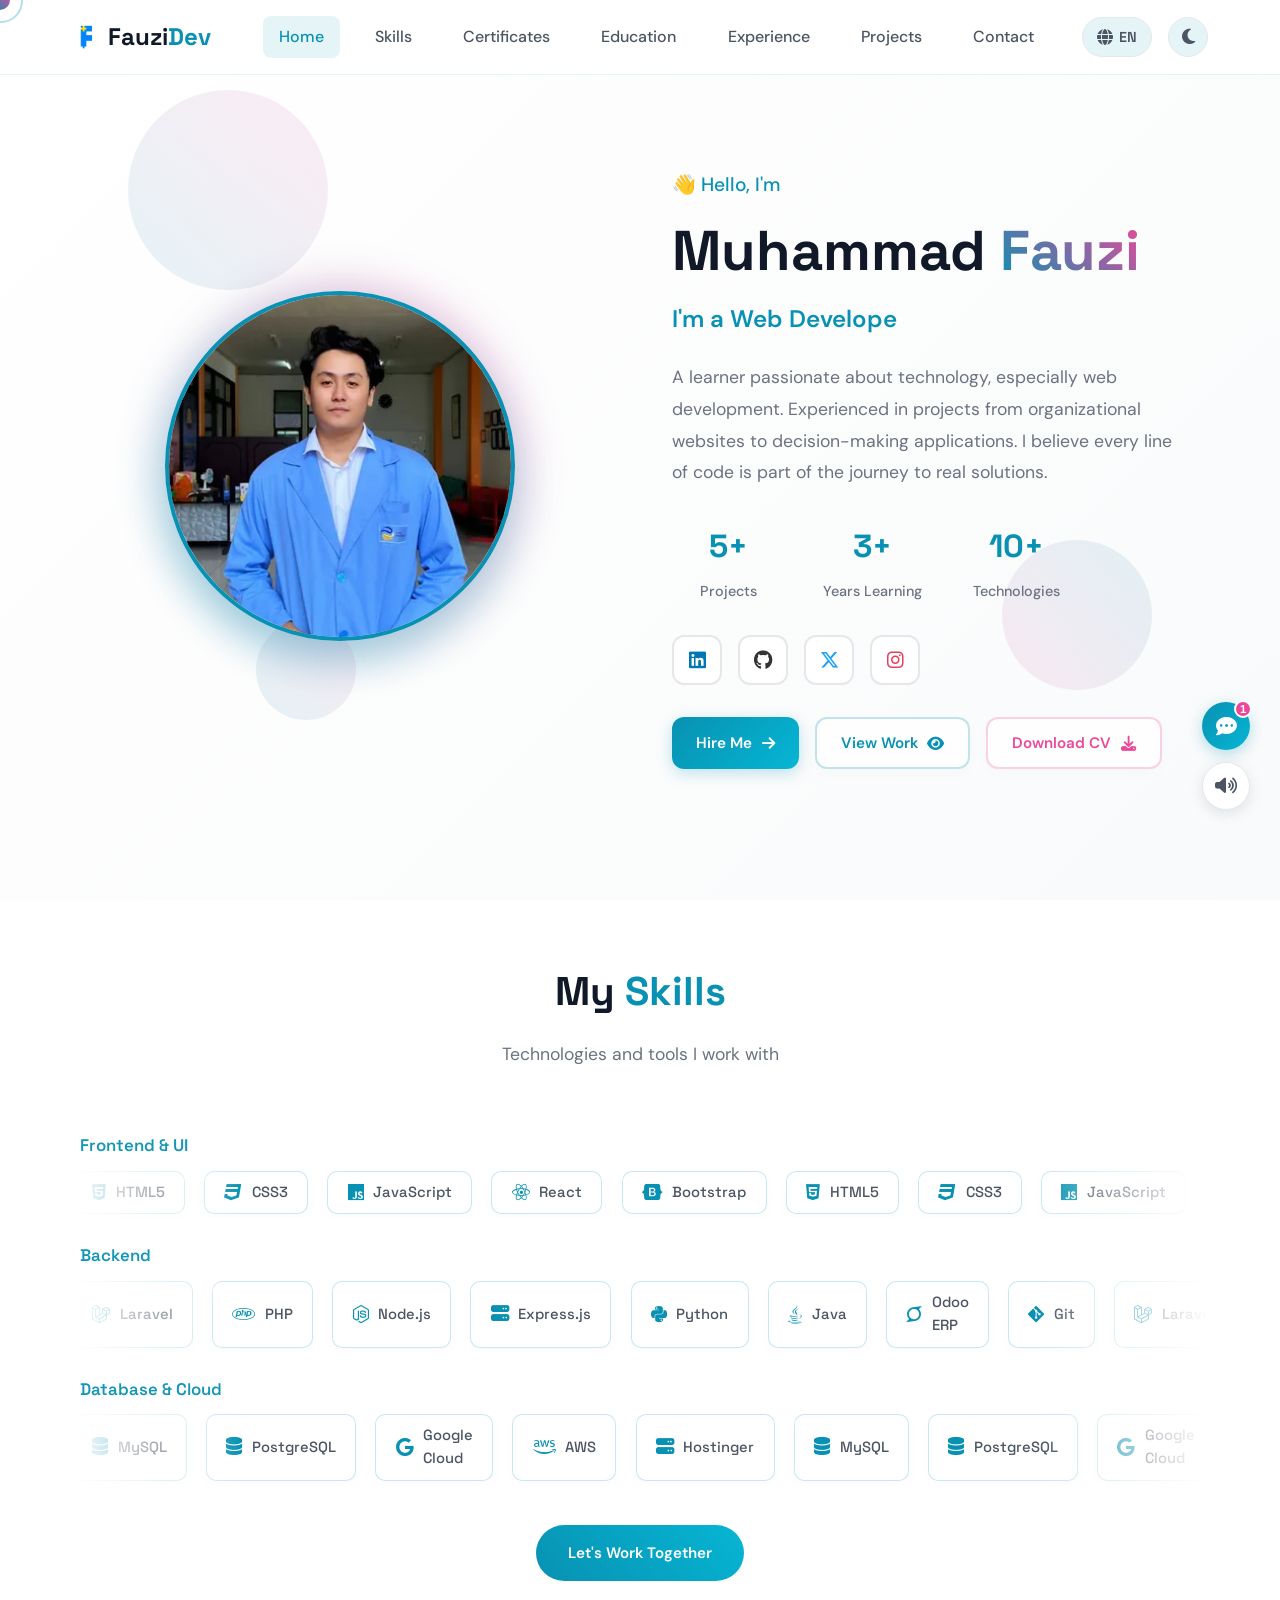
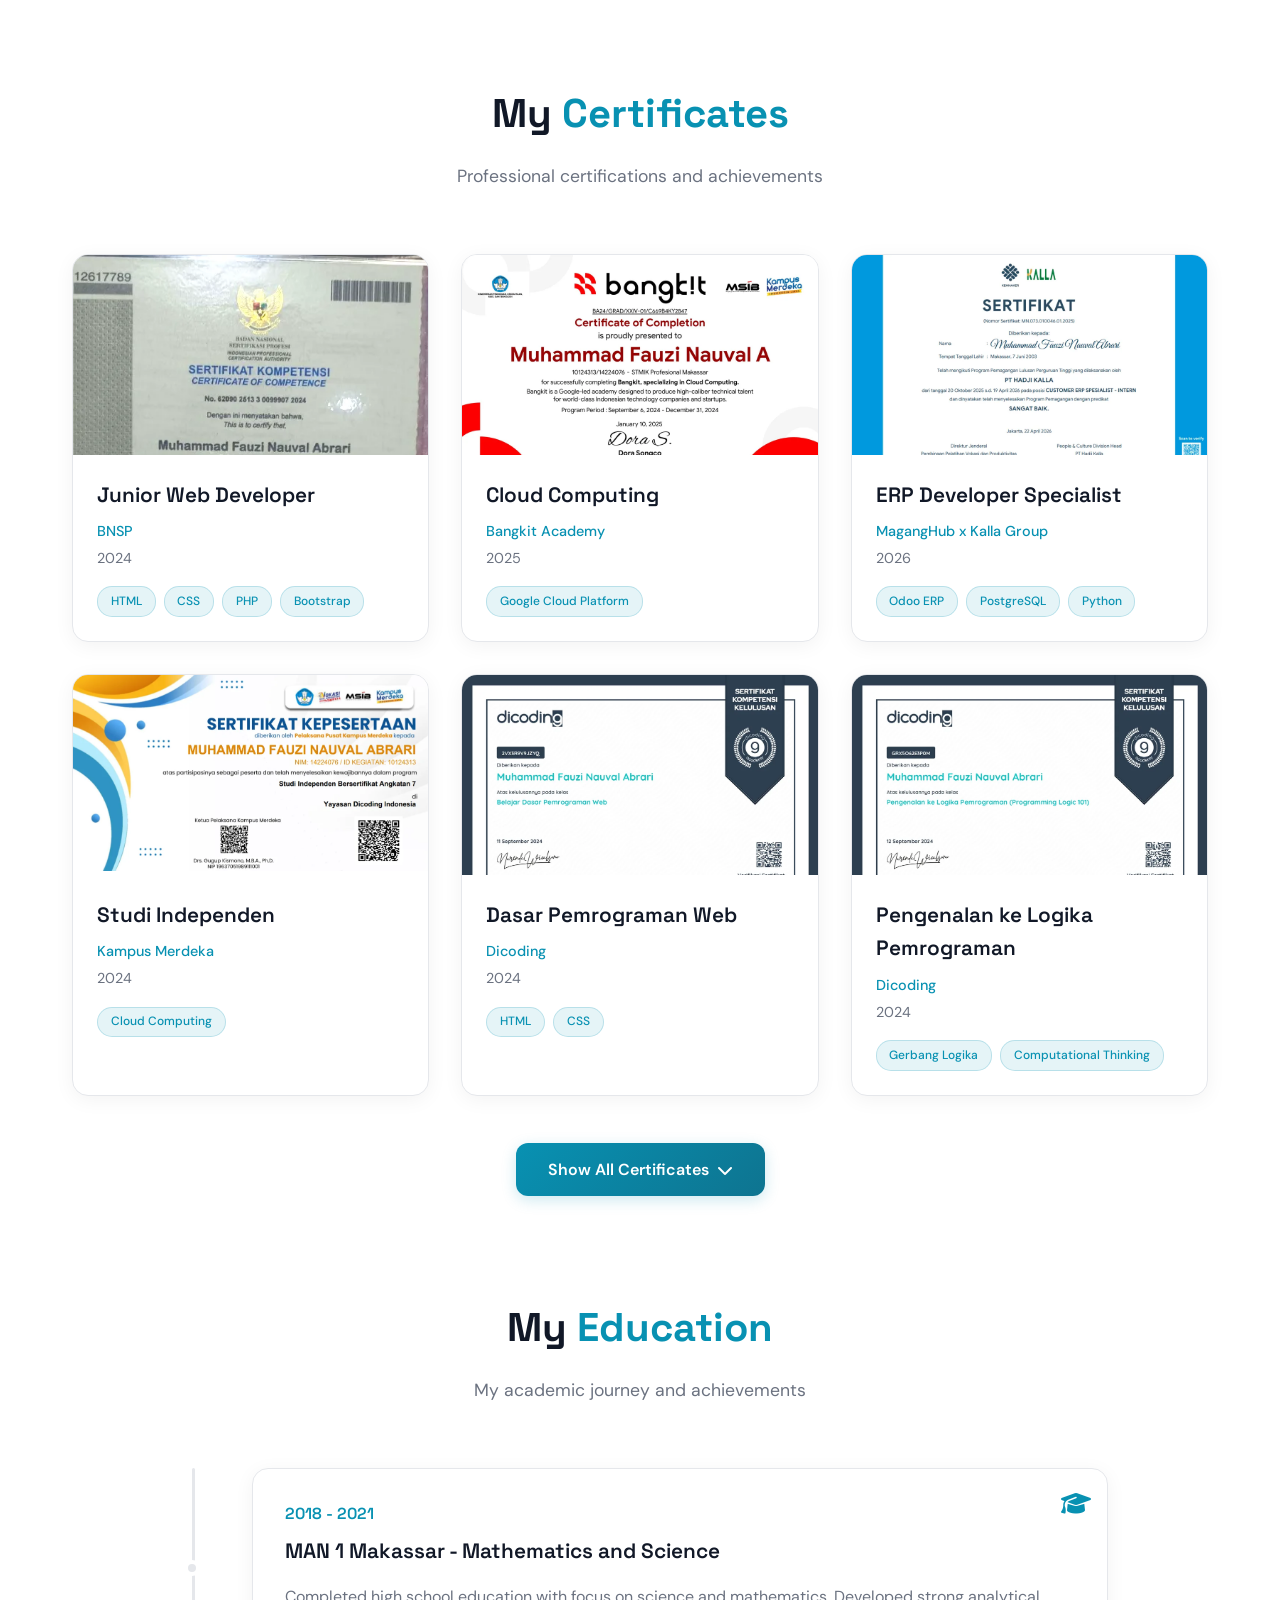
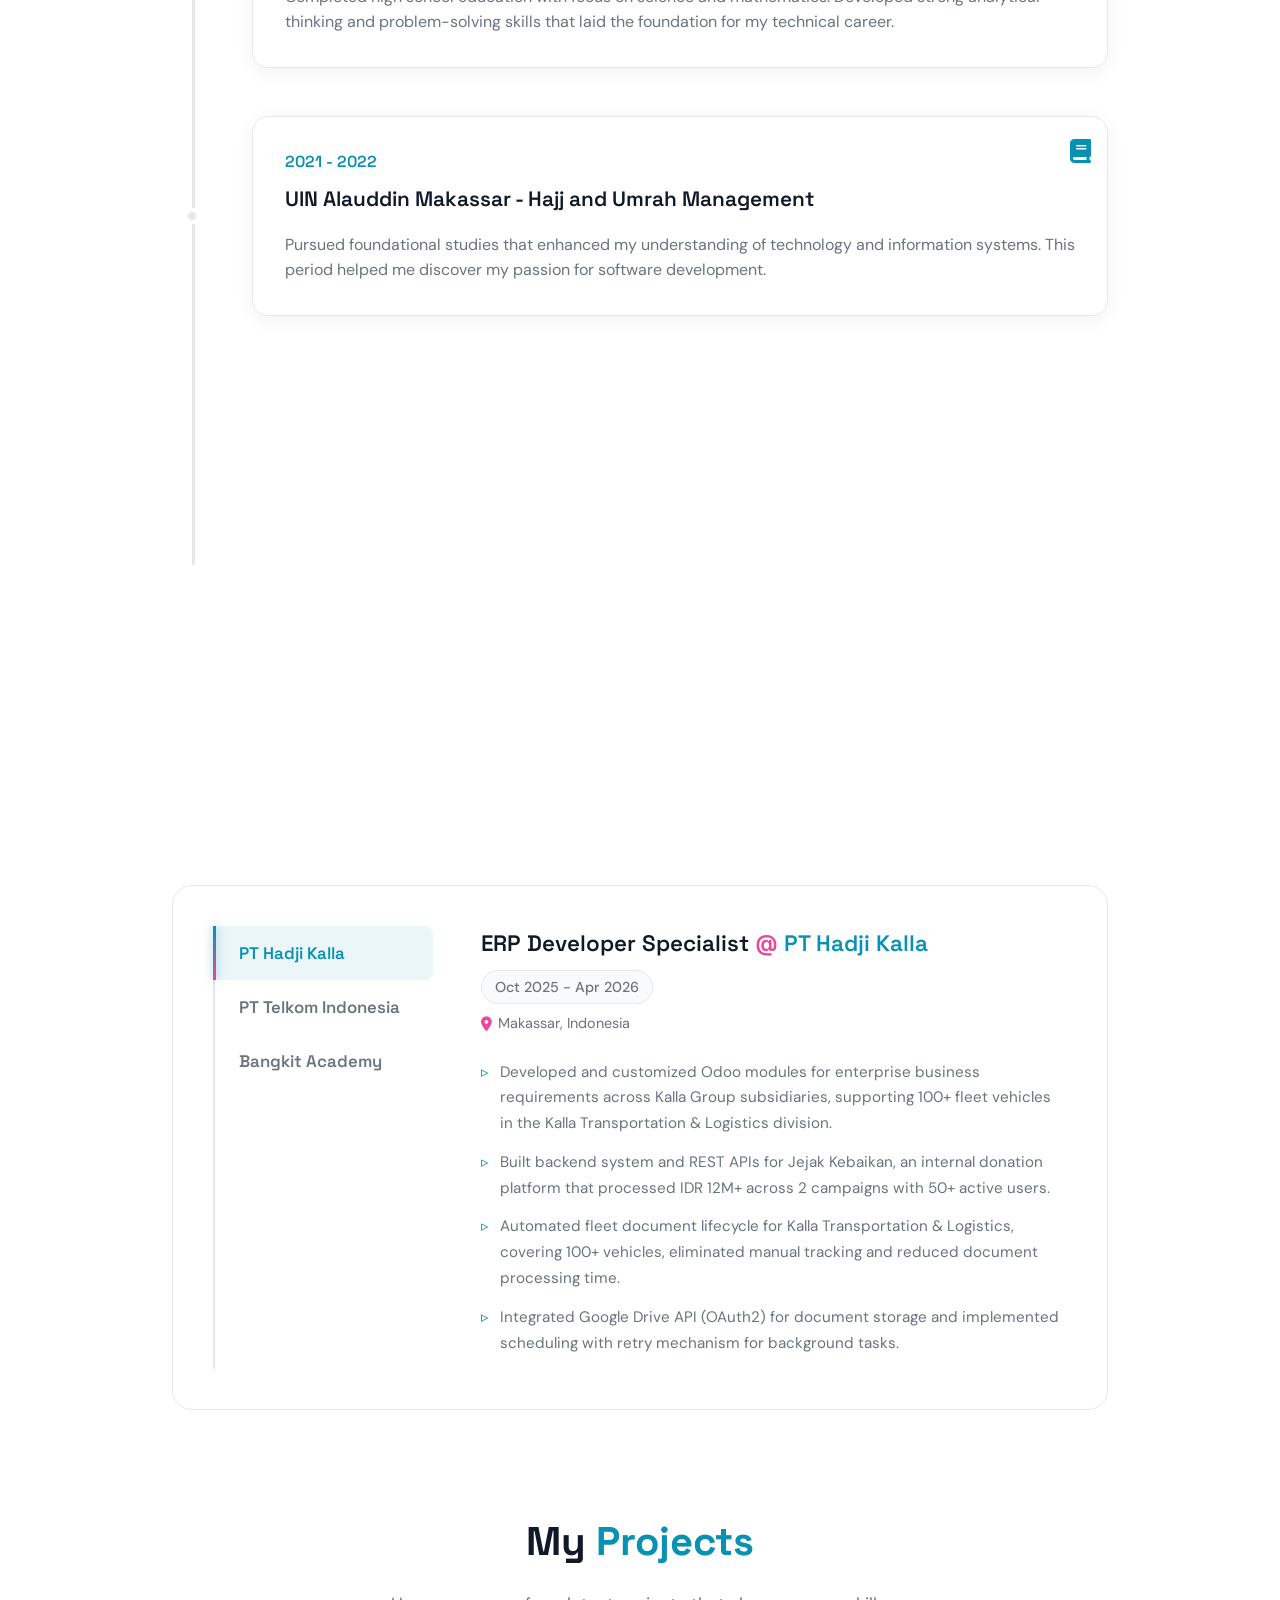
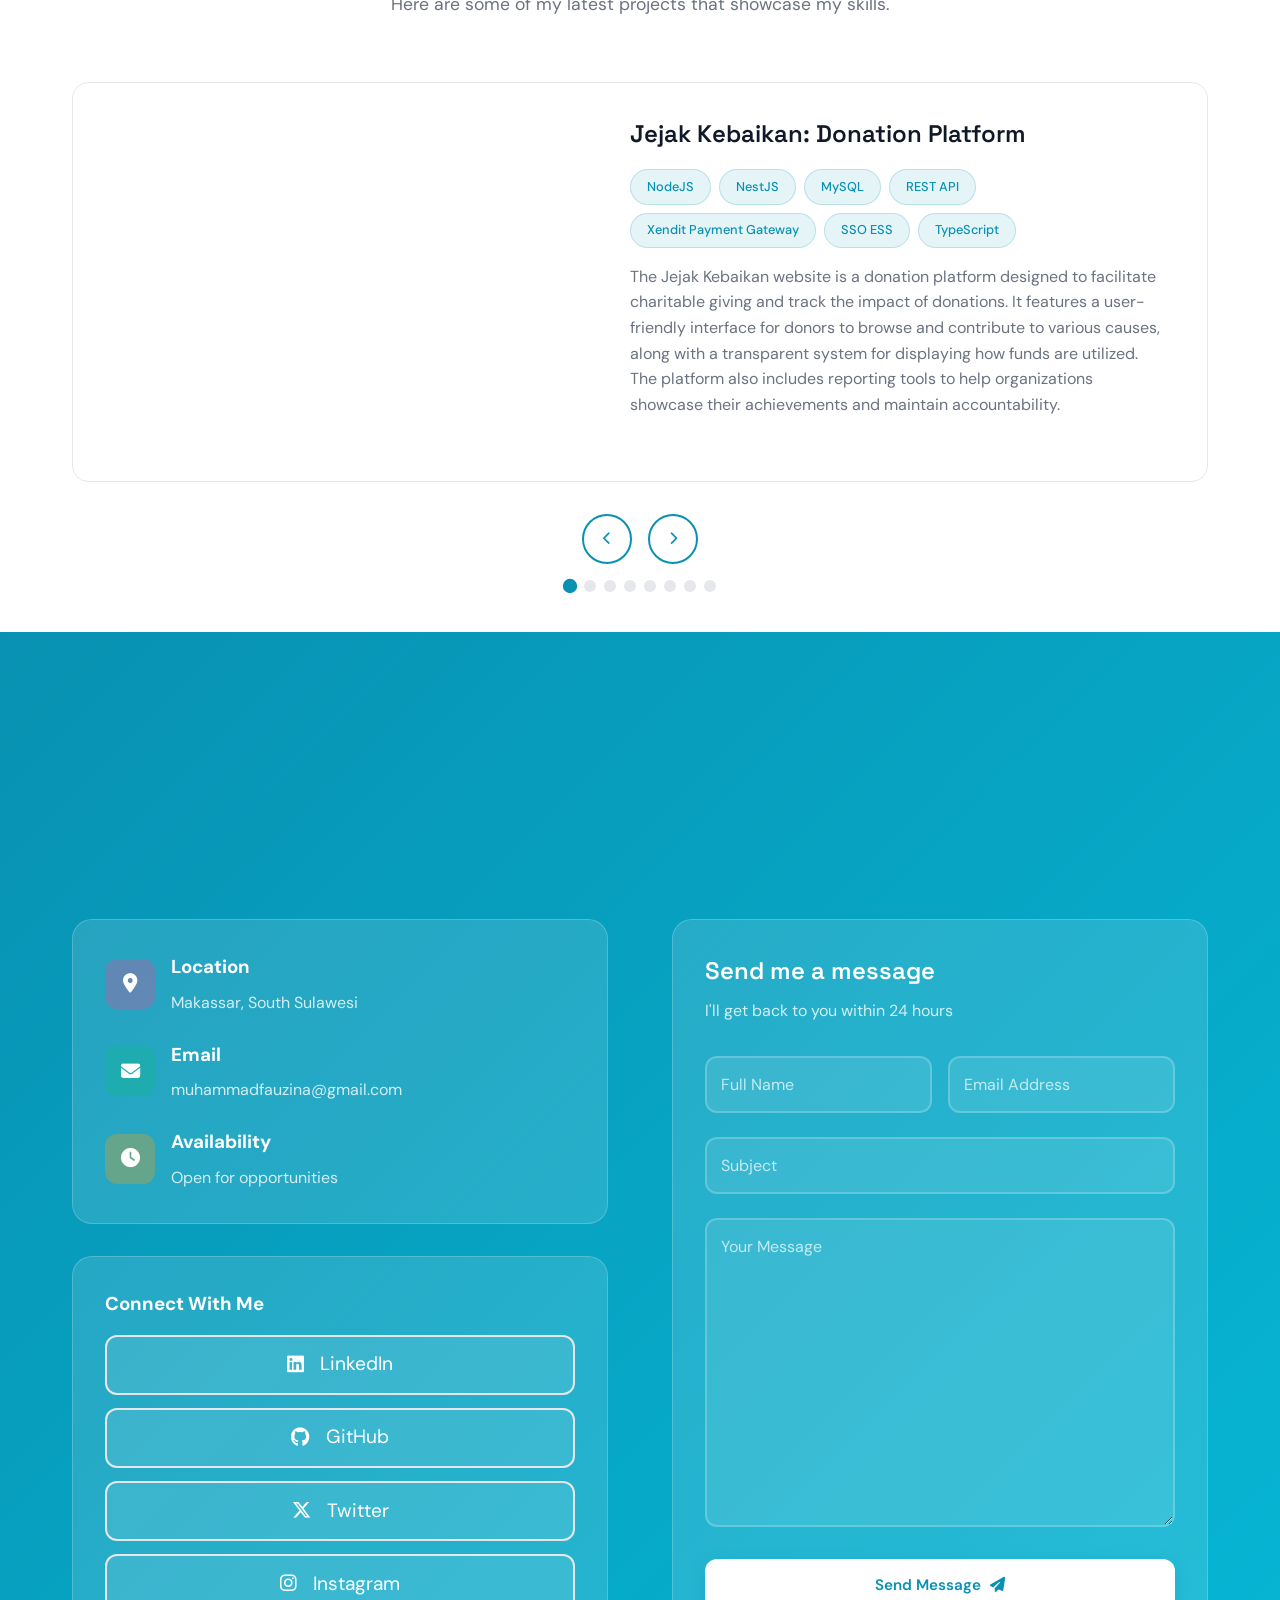
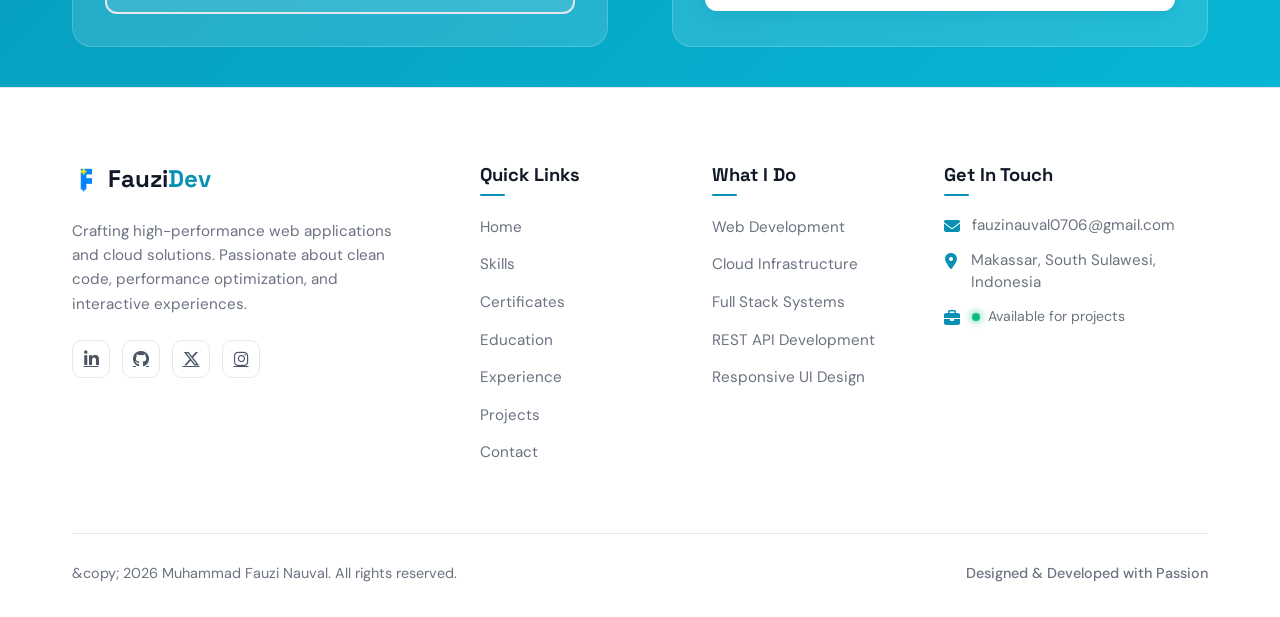
==== commit 4c54c6ab: "refactor: update hero heading tag to h2 and add accessibility labels to slider buttons" ====
--- a/index.html
+++ b/index.html
@@ -20,7 +20,7 @@
     <link rel="preconnect" href="https://fonts.googleapis.com">
     <link rel="preconnect" href="https://fonts.gstatic.com" crossorigin>
     <link rel="stylesheet" href="https://cdnjs.cloudflare.com/ajax/libs/font-awesome/6.5.2/css/all.min.css" media="print" onload="this.media='all'">
-    <link rel="stylesheet" href="style.css?v=7">
+    <link rel="stylesheet" href="style.css?v=8">
     <link rel="icon" href="img/favicon.ico" type="image/x-icon" />
     <!-- Updated to modern Google Fonts matching design brief -->
     <link href="https://fonts.googleapis.com/css2?family=Space+Grotesk:wght@300;400;500;600;700&family=DM+Sans:wght@300;400;500;600&display=swap" rel="stylesheet" media="print" onload="this.media='all'">
@@ -167,7 +167,7 @@
                 <div class="home-content-inner" data-speed="0.01" data-scroll-speed="0.8">
                     <div class="greeting" data-i18n="hero.greeting">👋 Hello, I'm</div>
                     <h1>Muhammad <span class="gradient-text">Fauzi</span></h1>
-                    <h3 class="typing-text"><span data-i18n="hero.typing_prefix">I'm a </span><span class="typed-text"></span></h3>
+                    <h2 class="typing-text"><span data-i18n="hero.typing_prefix">I'm a </span><span class="typed-text"></span></h2>
                     <p class="description" data-i18n="hero.desc">A learner passionate about technology, especially web development. Experienced in projects from 
                         organizational websites to decision-making applications. I believe every line of code is part of the journey to real 
                         solutions.</p>
@@ -1026,10 +1026,10 @@
                 </div>
                 
                 <div class="slider-navigation">
-                    <button class="nav-btn prev-btn" onclick="changeSlide(-1)">
+                    <button class="nav-btn prev-btn" onclick="changeSlide(-1)" aria-label="Previous project">
                         <i class="fas fa-chevron-left"></i>
                     </button>
-                    <button class="nav-btn next-btn" onclick="changeSlide(1)">
+                    <button class="nav-btn next-btn" onclick="changeSlide(1)" aria-label="Next project">
                         <i class="fas fa-chevron-right"></i>
                     </button>
                 </div>
--- a/style.css
+++ b/style.css
@@ -717,7 +717,7 @@
   background-clip: text;
 }
 
-.home-content h3 {
+.home-content h2 {
   font-size: 1.5rem;
   margin-bottom: 1.5rem;
   color: var(--text-muted);
@@ -2410,7 +2410,7 @@
     font-size: 2.5rem;
   }
 
-  .home-content h3 {
+  .home-content h2 {
     font-size: 1.3rem;
   }
 
@@ -2637,7 +2637,7 @@
     font-size: 2rem;
   }
 
-  .home-content h3 {
+  .home-content h2 {
     font-size: 1.1rem;
   }
 
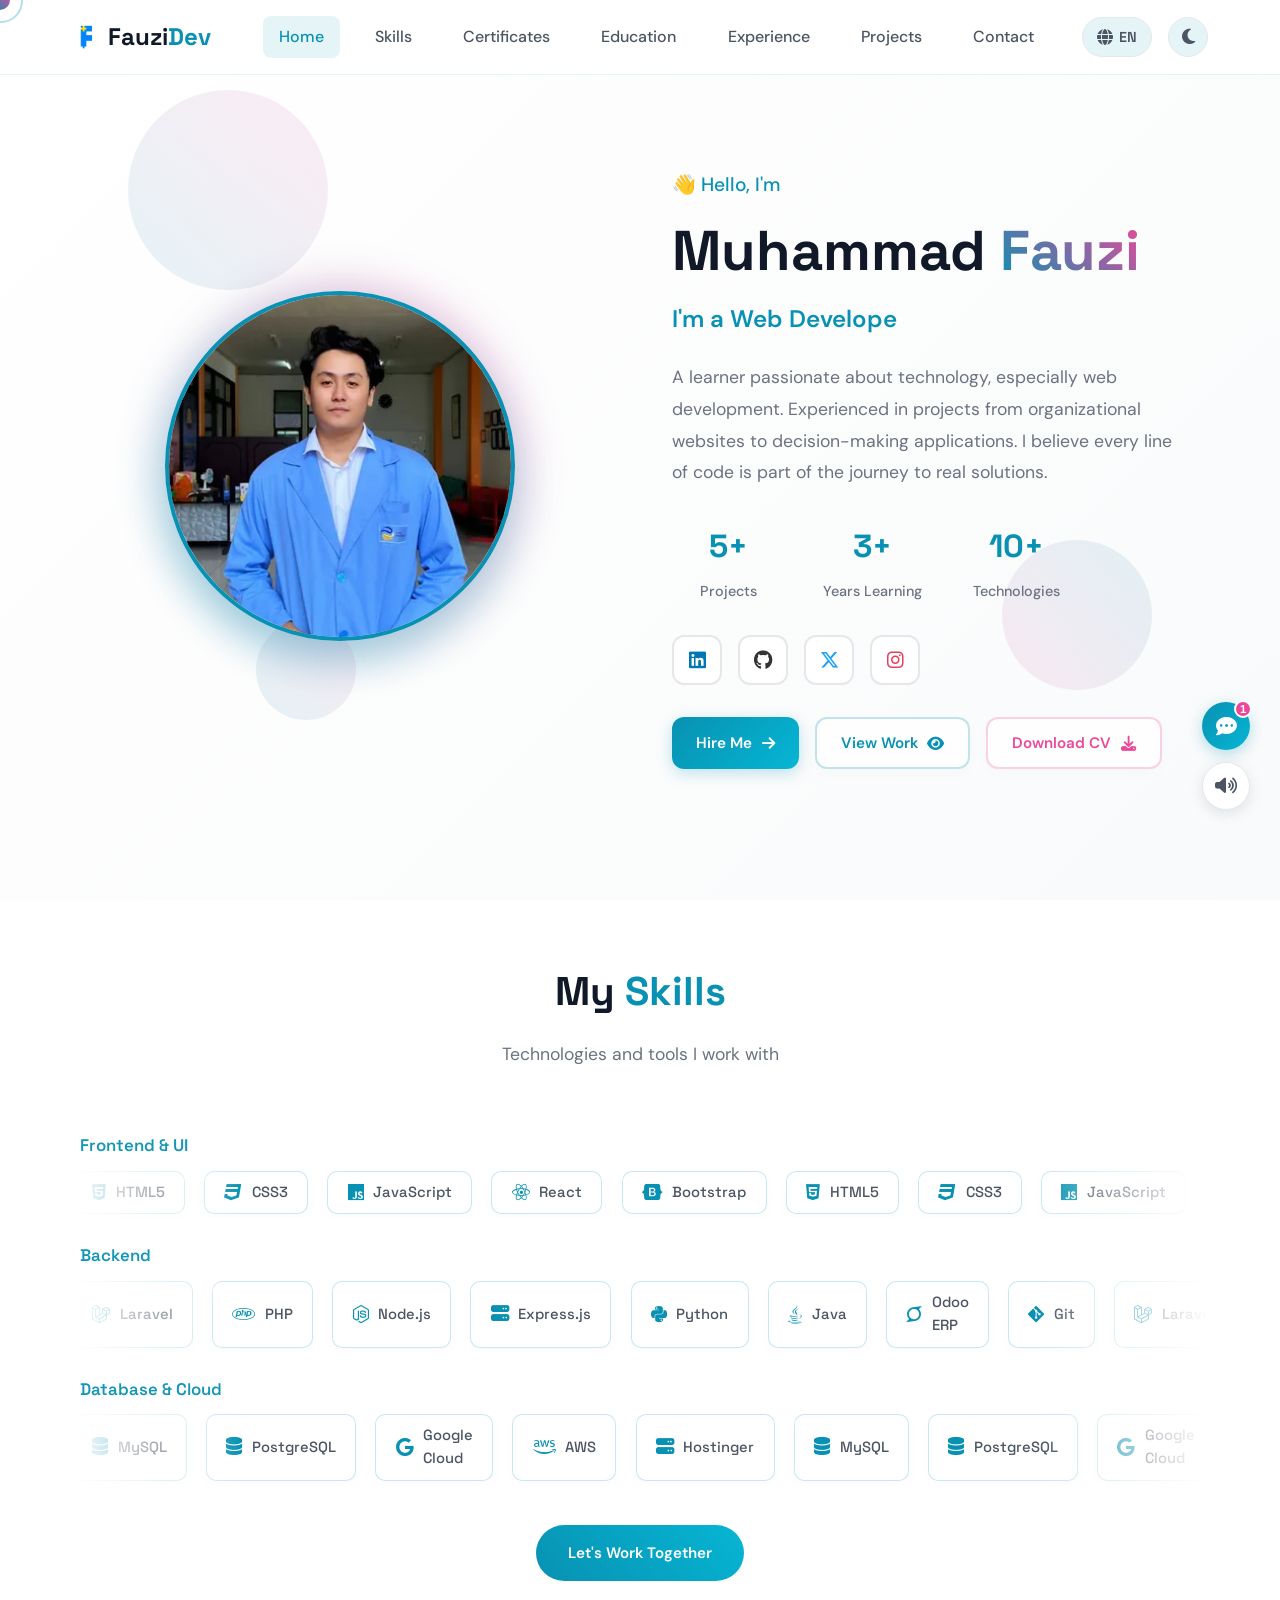
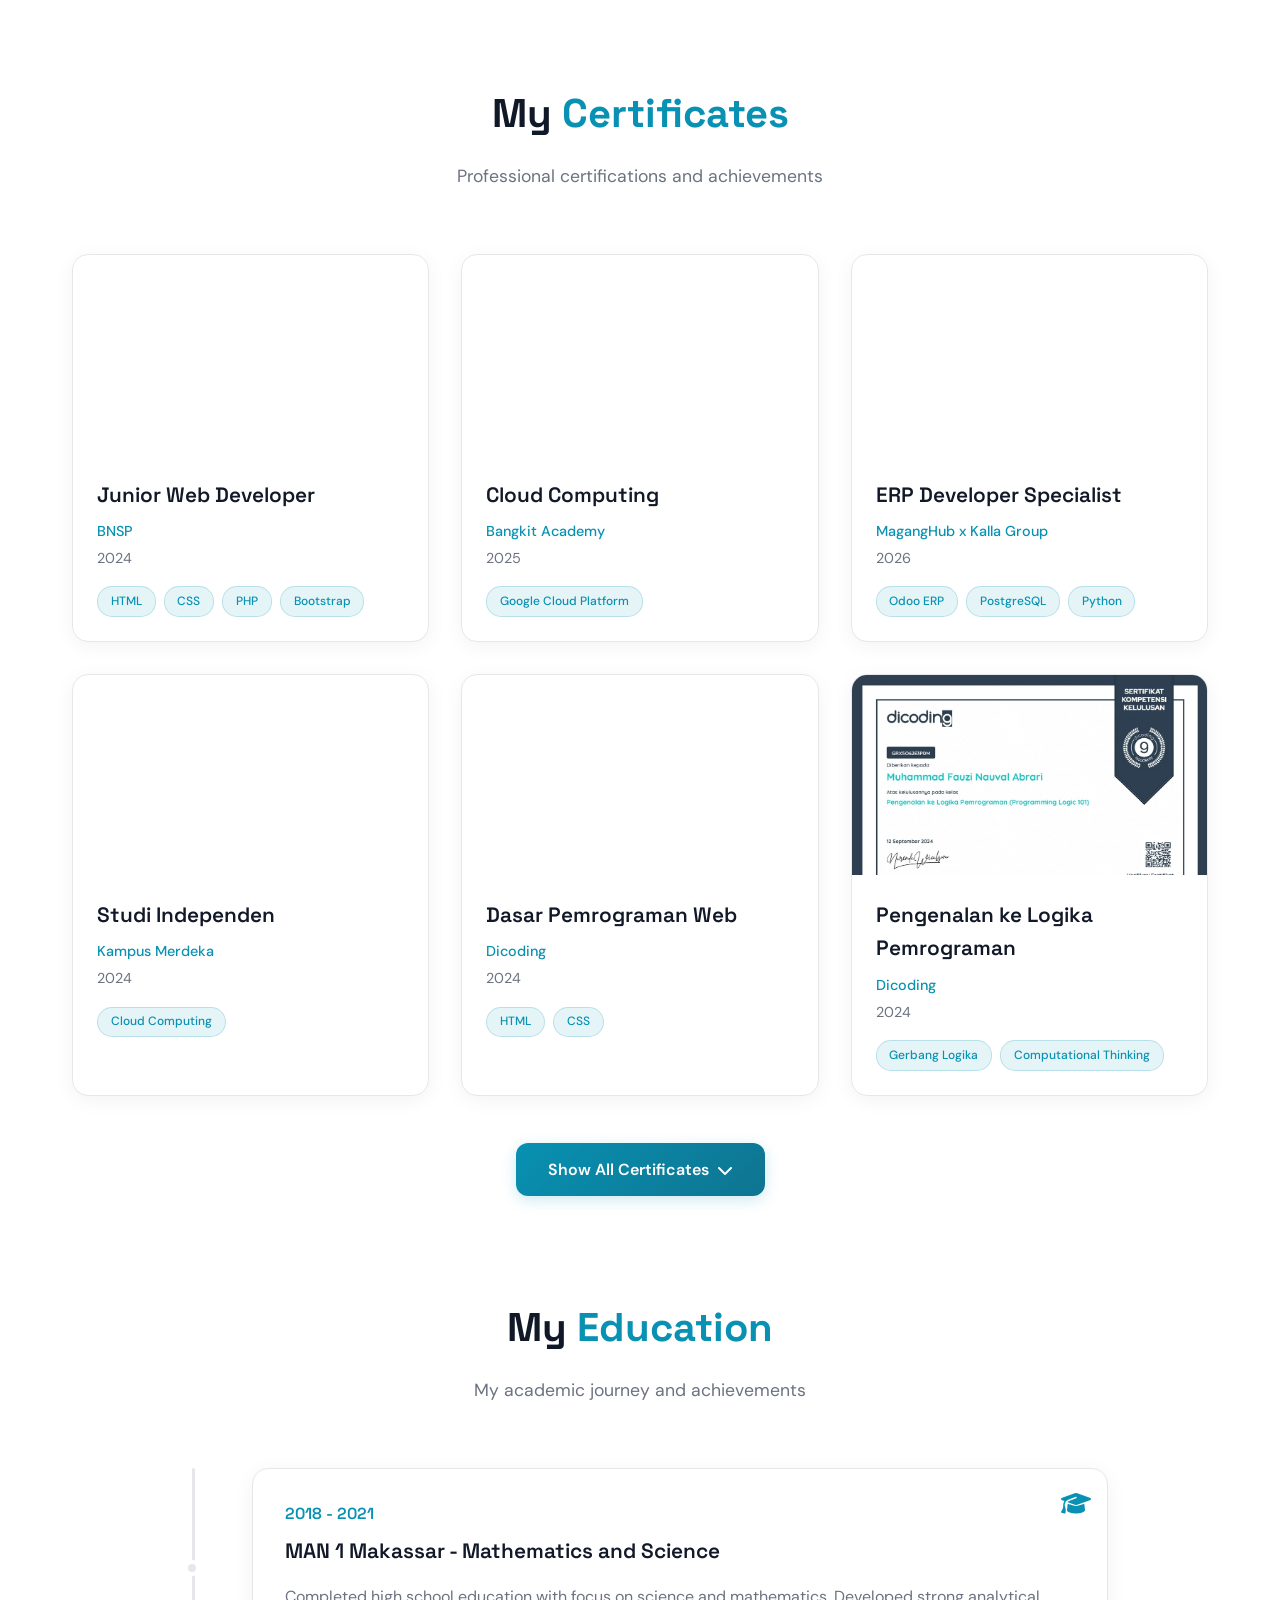
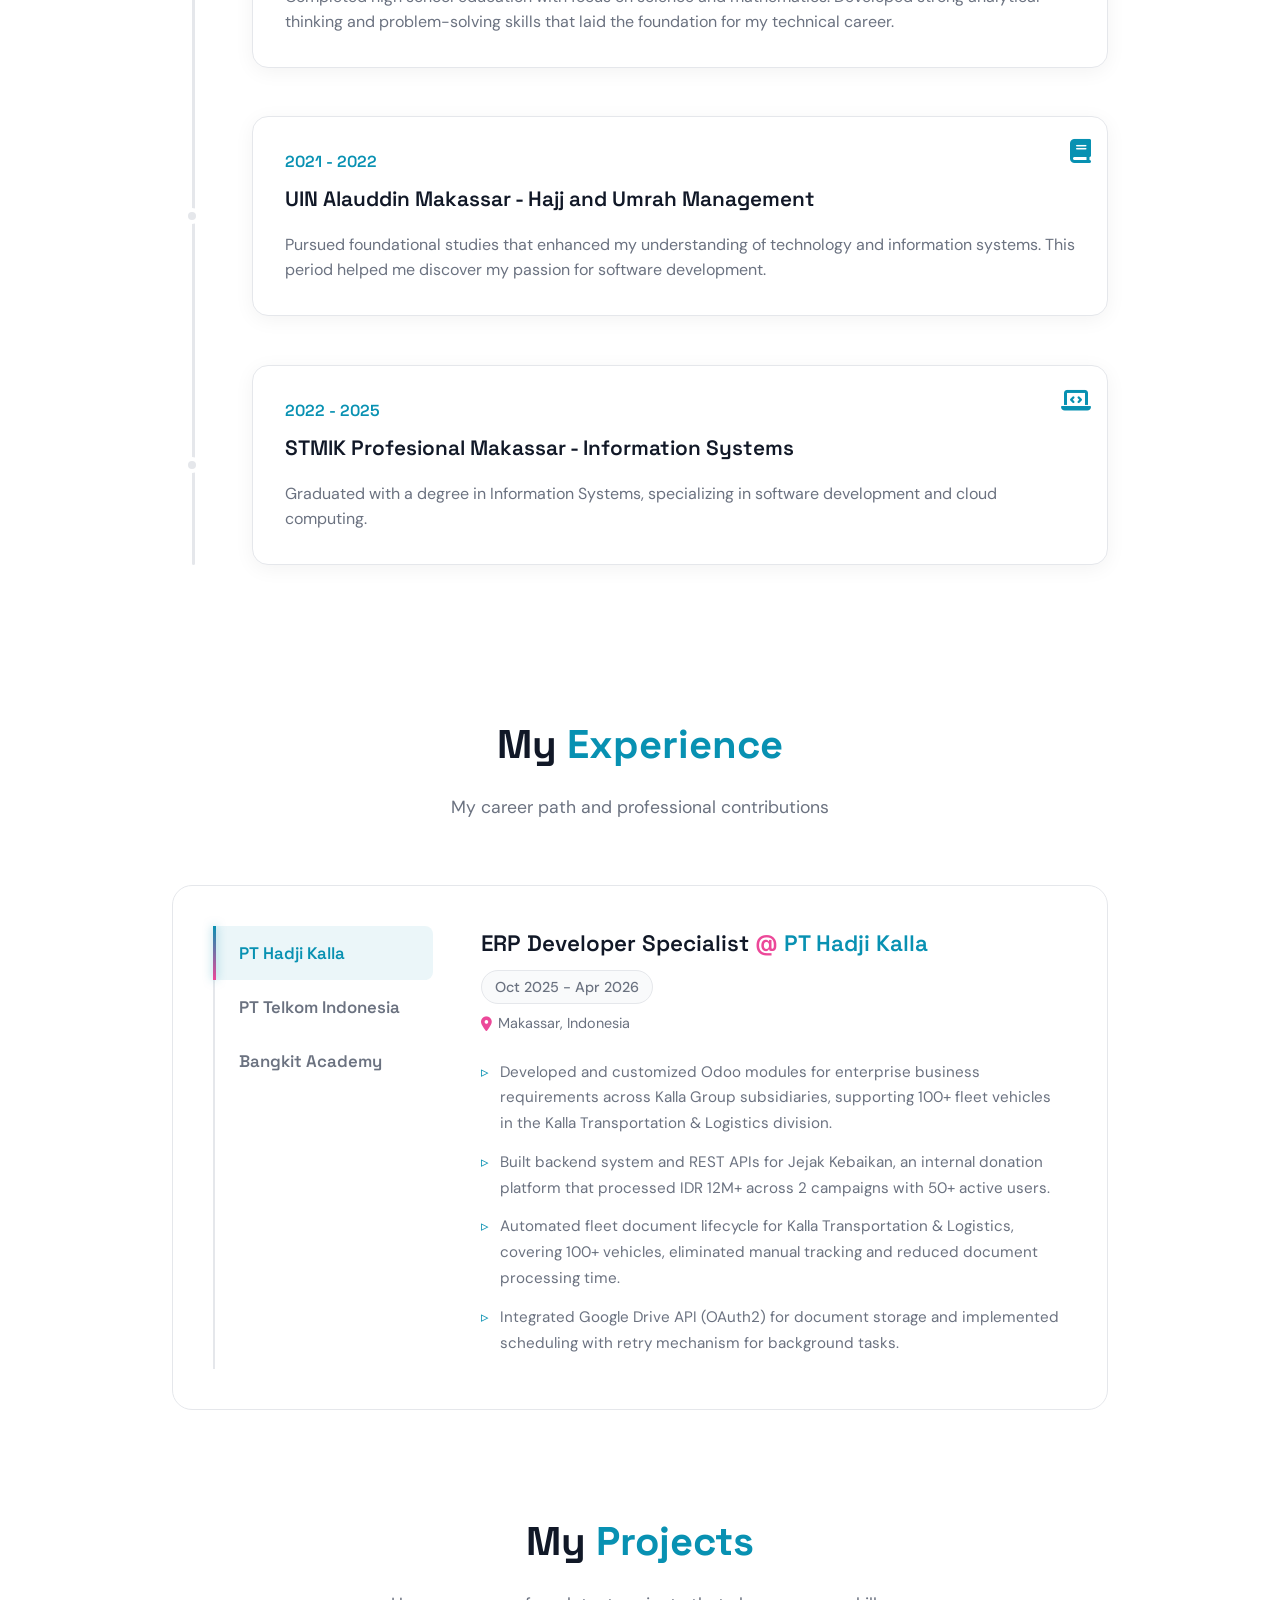
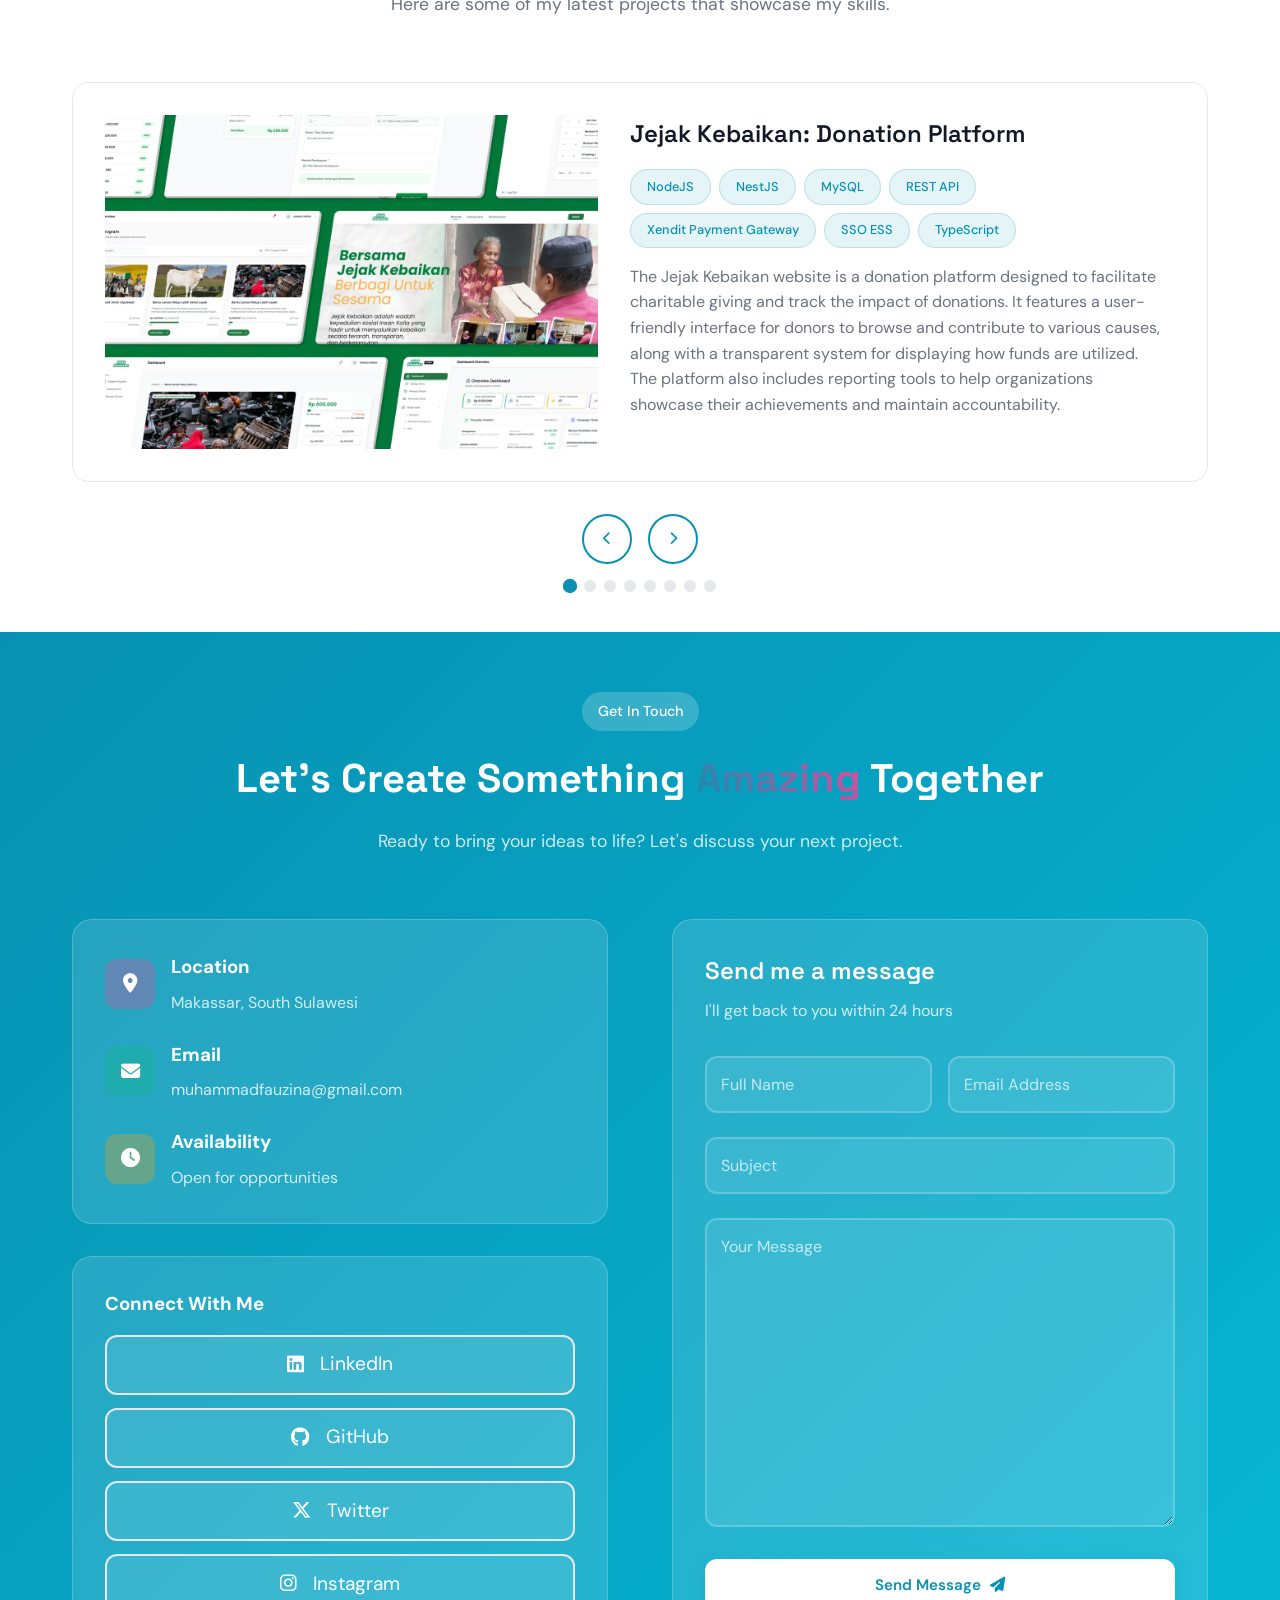
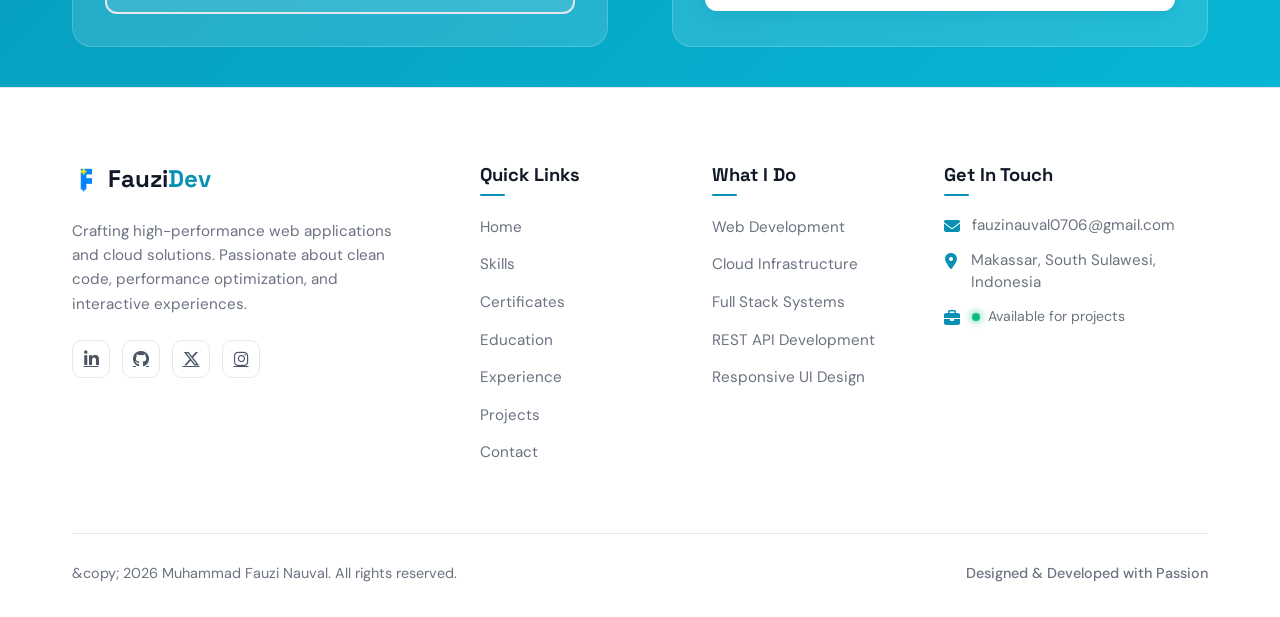
==== commit 26eaab94: "feat: implement responsive certificate display logic with dynamic visibility and show/hide functiona" ====
--- a/index.html
+++ b/index.html
@@ -20,7 +20,7 @@
     <link rel="preconnect" href="https://fonts.googleapis.com">
     <link rel="preconnect" href="https://fonts.gstatic.com" crossorigin>
     <link rel="stylesheet" href="https://cdnjs.cloudflare.com/ajax/libs/font-awesome/6.5.2/css/all.min.css" media="print" onload="this.media='all'">
-    <link rel="stylesheet" href="style.css?v=8">
+    <link rel="stylesheet" href="style.css?v=9">
     <link rel="icon" href="img/favicon.ico" type="image/x-icon" />
     <!-- Updated to modern Google Fonts matching design brief -->
     <link href="https://fonts.googleapis.com/css2?family=Space+Grotesk:wght@300;400;500;600;700&family=DM+Sans:wght@300;400;500;600&display=swap" rel="stylesheet" media="print" onload="this.media='all'">
@@ -2498,6 +2498,10 @@
                             updateTabIndicator(currentActiveTab);
                         }
                         
+                        if (typeof updateCertificatesVisibility === 'function') {
+                            updateCertificatesVisibility(true);
+                        }
+                        
                         resizeScheduled = false;
                     });
                 }
@@ -2584,37 +2588,63 @@
             });
 
             const showMoreBtn = document.getElementById('showMoreCertificates');
-            const hiddenCertificates = document.querySelectorAll('.hidden-certificate');
+            const allCertificates = document.querySelectorAll('.certificate-card');
             certificatesVisible = false;
+
+            function updateCertificatesVisibility(instant = false) {
+                const limit = window.innerWidth <= 768 ? 3 : 6;
+                
+                allCertificates.forEach((cert, index) => {
+                    if (index < limit) {
+                        cert.style.display = 'block';
+                        cert.classList.add('show');
+                    } else {
+                        if (certificatesVisible) {
+                            cert.style.display = 'block';
+                            if (instant) {
+                                cert.classList.add('show');
+                            } else {
+                                setTimeout(() => {
+                                    cert.classList.add('show');
+                                }, 50 + (index - limit) * 15);
+                            }
+                        } else {
+                            cert.classList.remove('show');
+                            if (instant) {
+                                cert.style.display = 'none';
+                            } else {
+                                setTimeout(() => {
+                                    if (!certificatesVisible) {
+                                        cert.style.display = 'none';
+                                    }
+                                }, 300);
+                            }
+                        }
+                    }
+                });
+
+                // Update button text and icon
+                if (showMoreBtn) {
+                    const btnText = showMoreBtn.querySelector('span');
+                    const btnIcon = showMoreBtn.querySelector('i');
+                    if (btnText && btnIcon) {
+                        if (certificatesVisible) {
+                            btnText.textContent = translations[currentLang].certs.btn_show_less;
+                            btnIcon.className = 'fas fa-chevron-up';
+                        } else {
+                            btnText.textContent = translations[currentLang].certs.btn_show_more;
+                            btnIcon.className = 'fas fa-chevron-down';
+                        }
+                    }
+                }
+            }
+
+            // Set initial state
+            updateCertificatesVisibility(true);
 
             showMoreBtn.addEventListener('click', function() {
                 certificatesVisible = !certificatesVisible;
-                
-                hiddenCertificates.forEach(cert => {
-                    if (certificatesVisible) {
-                        cert.style.display = 'block';
-                        setTimeout(() => {
-                            cert.classList.add('show');
-                        }, 100);
-                    } else {
-                        cert.classList.remove('show');
-                        setTimeout(() => {
-                            cert.style.display = 'none';
-                        }, 300);
-                    }
-                });
-                
-                // Update button text and icon
-                const btnText = showMoreBtn.querySelector('span');
-                const btnIcon = showMoreBtn.querySelector('i');
-                
-                if (certificatesVisible) {
-                    btnText.textContent = 'Show Less Certificates';
-                    btnIcon.className = 'fas fa-chevron-up';
-                } else {
-                    btnText.textContent = 'Show All Certificates';
-                    btnIcon.className = 'fas fa-chevron-down';
-                }
+                updateCertificatesVisibility(false);
             });
         });
 
--- a/style.css
+++ b/style.css
@@ -2539,6 +2539,22 @@
     max-width: 400px;
   }
 
+  /* Hide the 4th, 5th, and 6th certificate cards by default on mobile */
+  .certificates-grid .certificate-card:nth-child(4),
+  .certificates-grid .certificate-card:nth-child(5),
+  .certificates-grid .certificate-card:nth-child(6) {
+    display: none;
+    opacity: 0;
+    transform: translateY(20px);
+  }
+
+  .certificates-grid .certificate-card:nth-child(4).show,
+  .certificates-grid .certificate-card:nth-child(5).show,
+  .certificates-grid .certificate-card:nth-child(6).show {
+    opacity: 1;
+    transform: translateY(0);
+  }
+
   .certificate-info {
     padding: 1.25rem;
   }
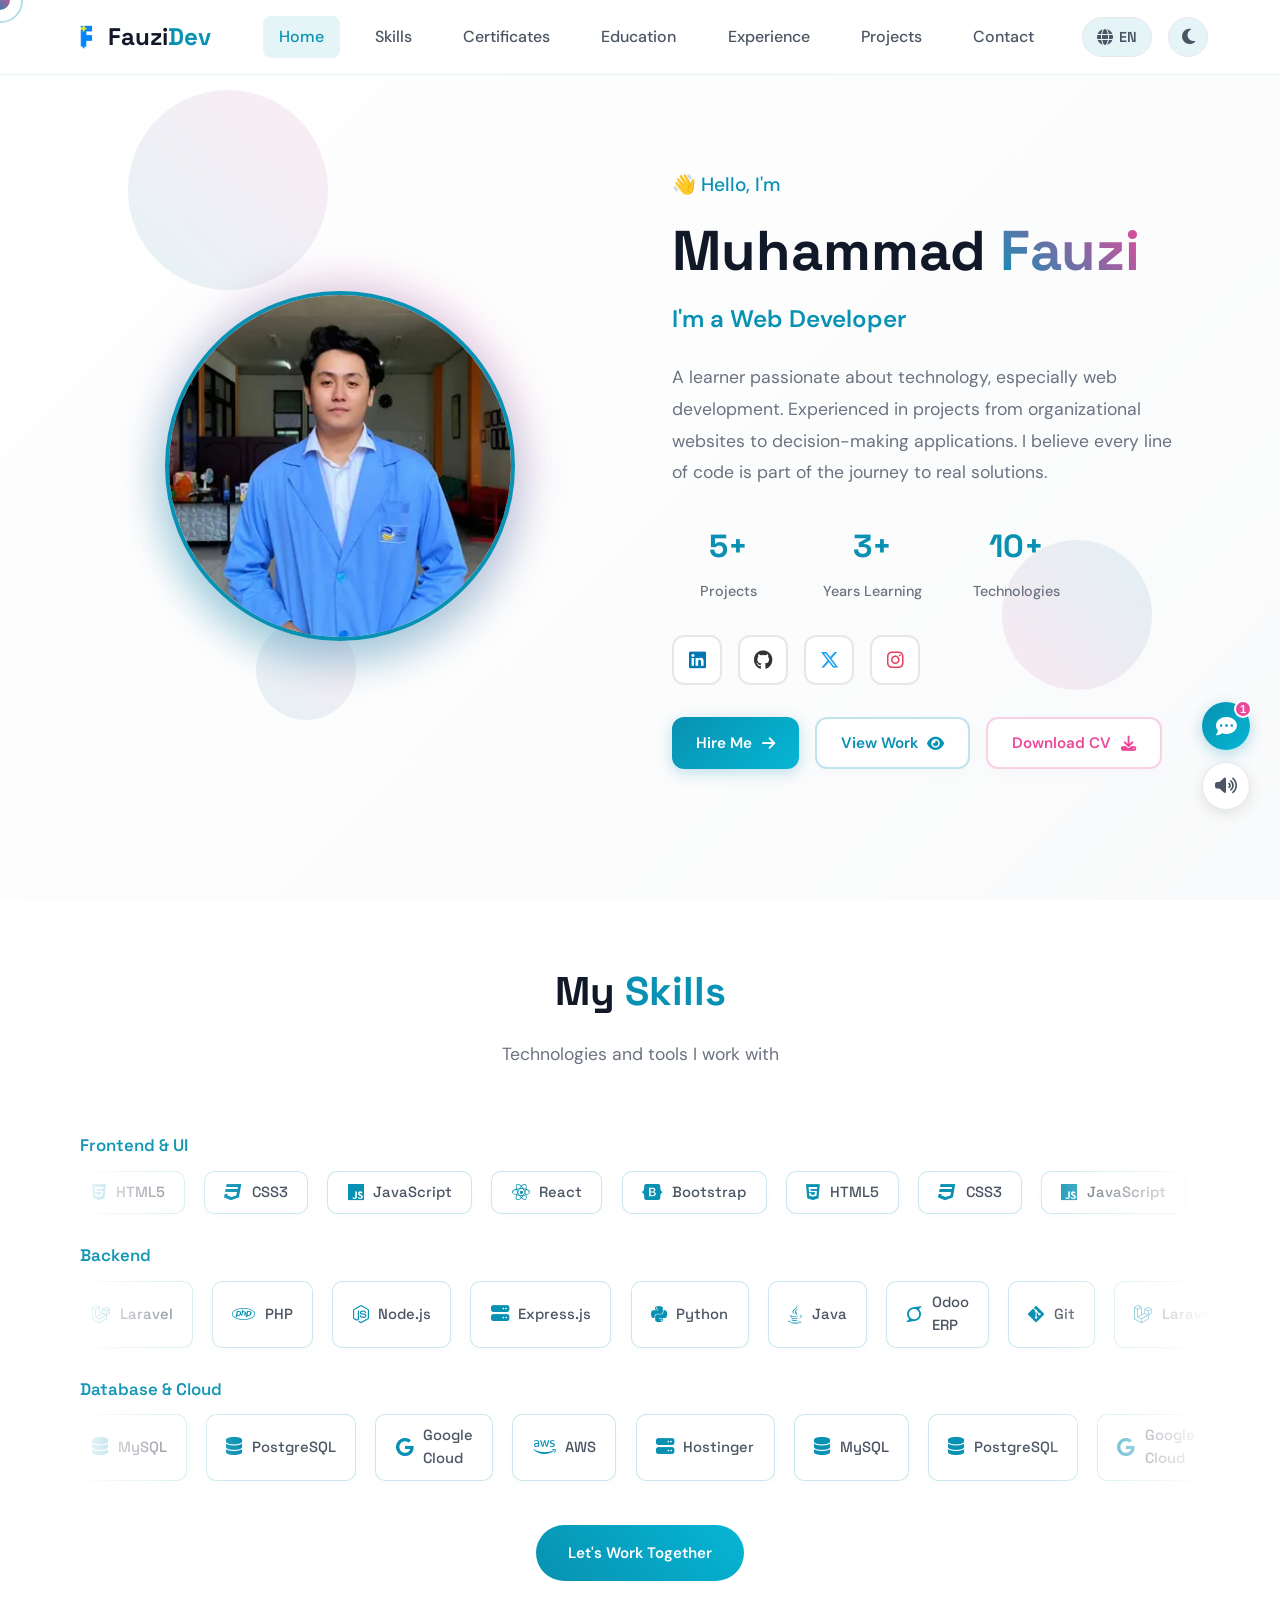
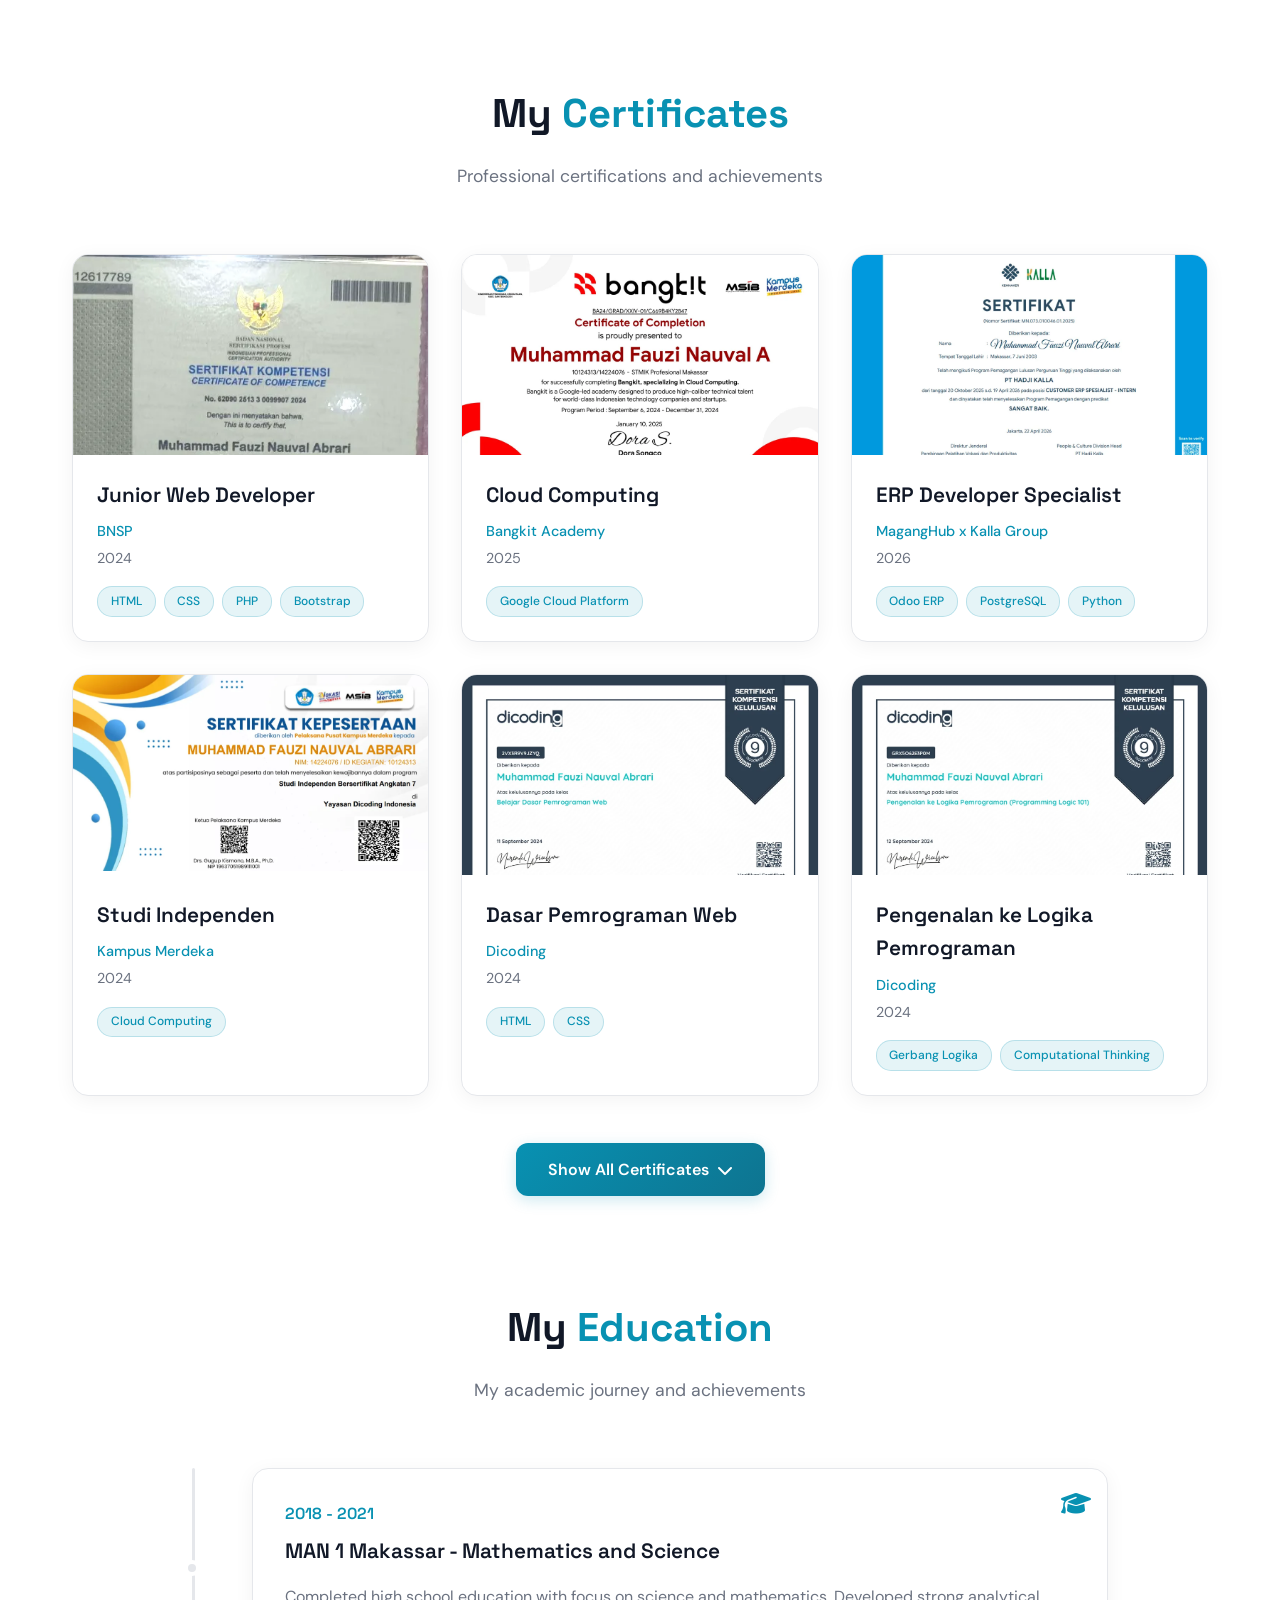
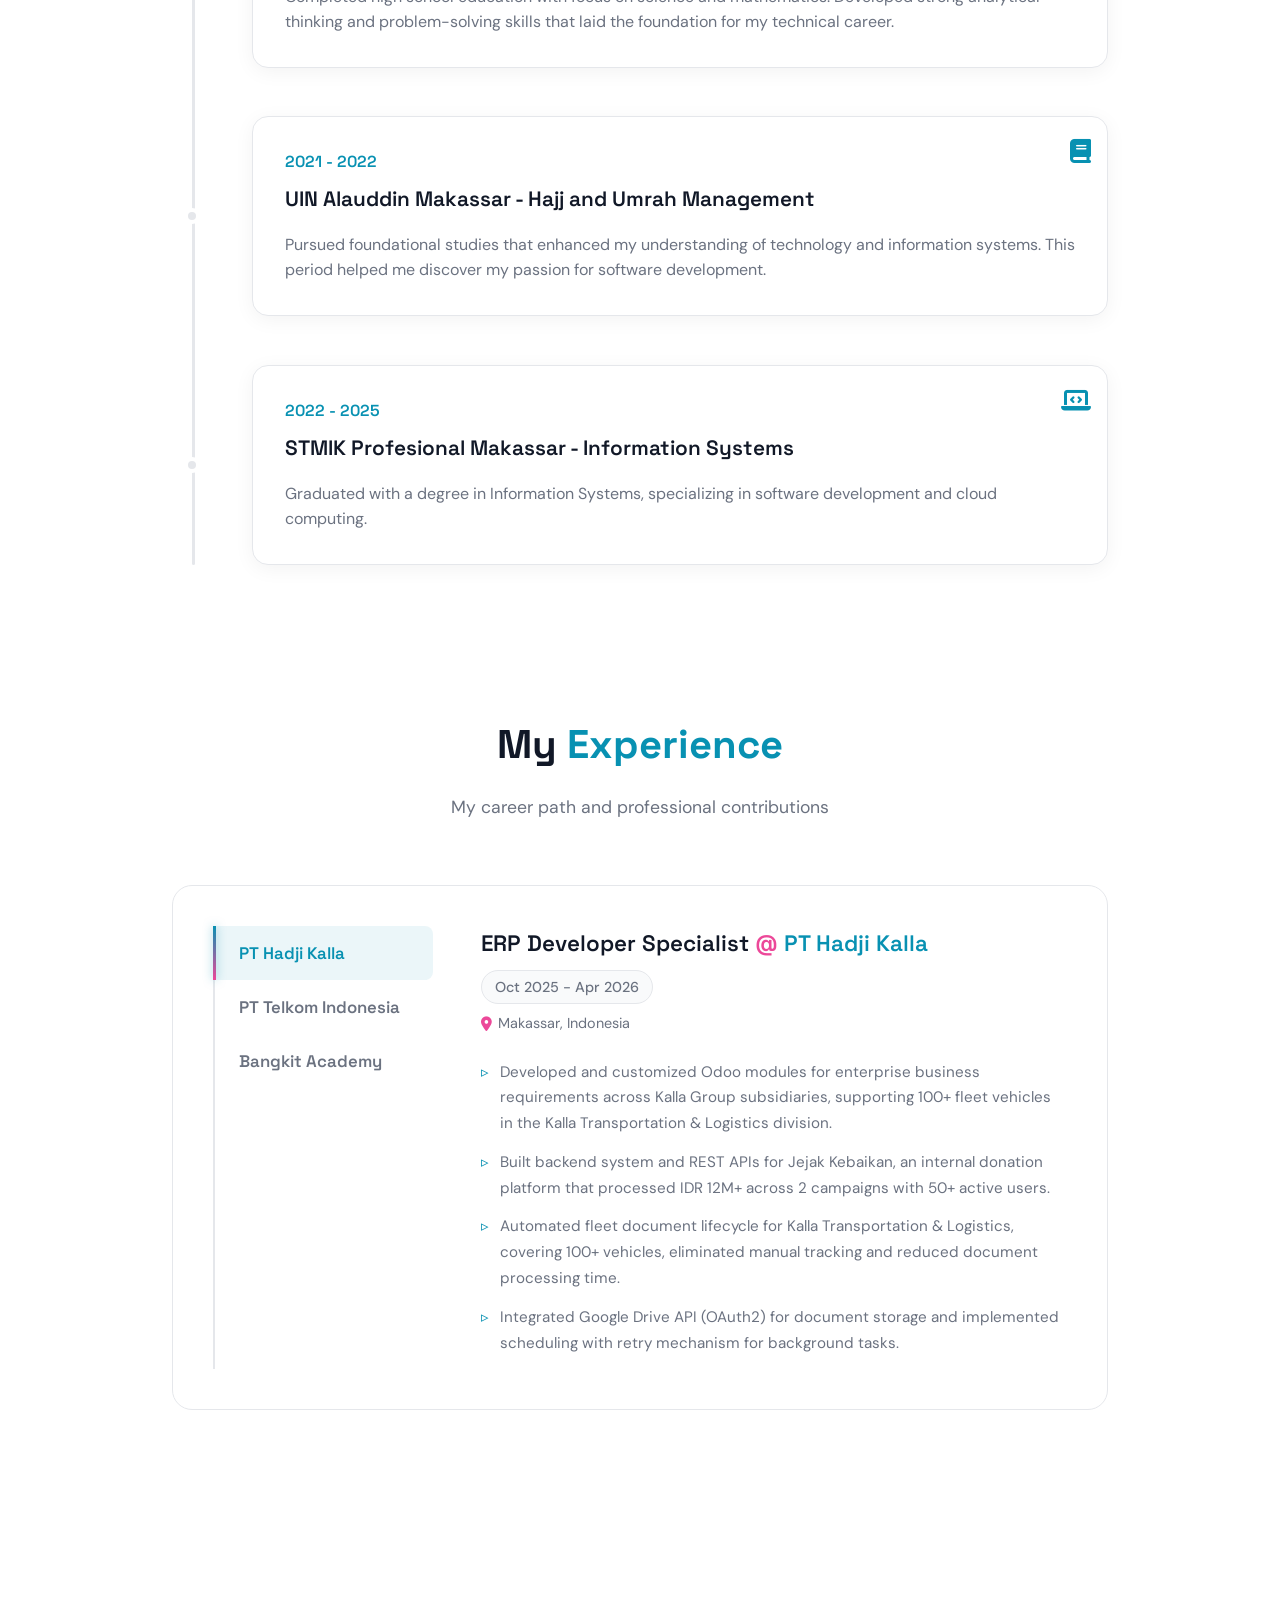
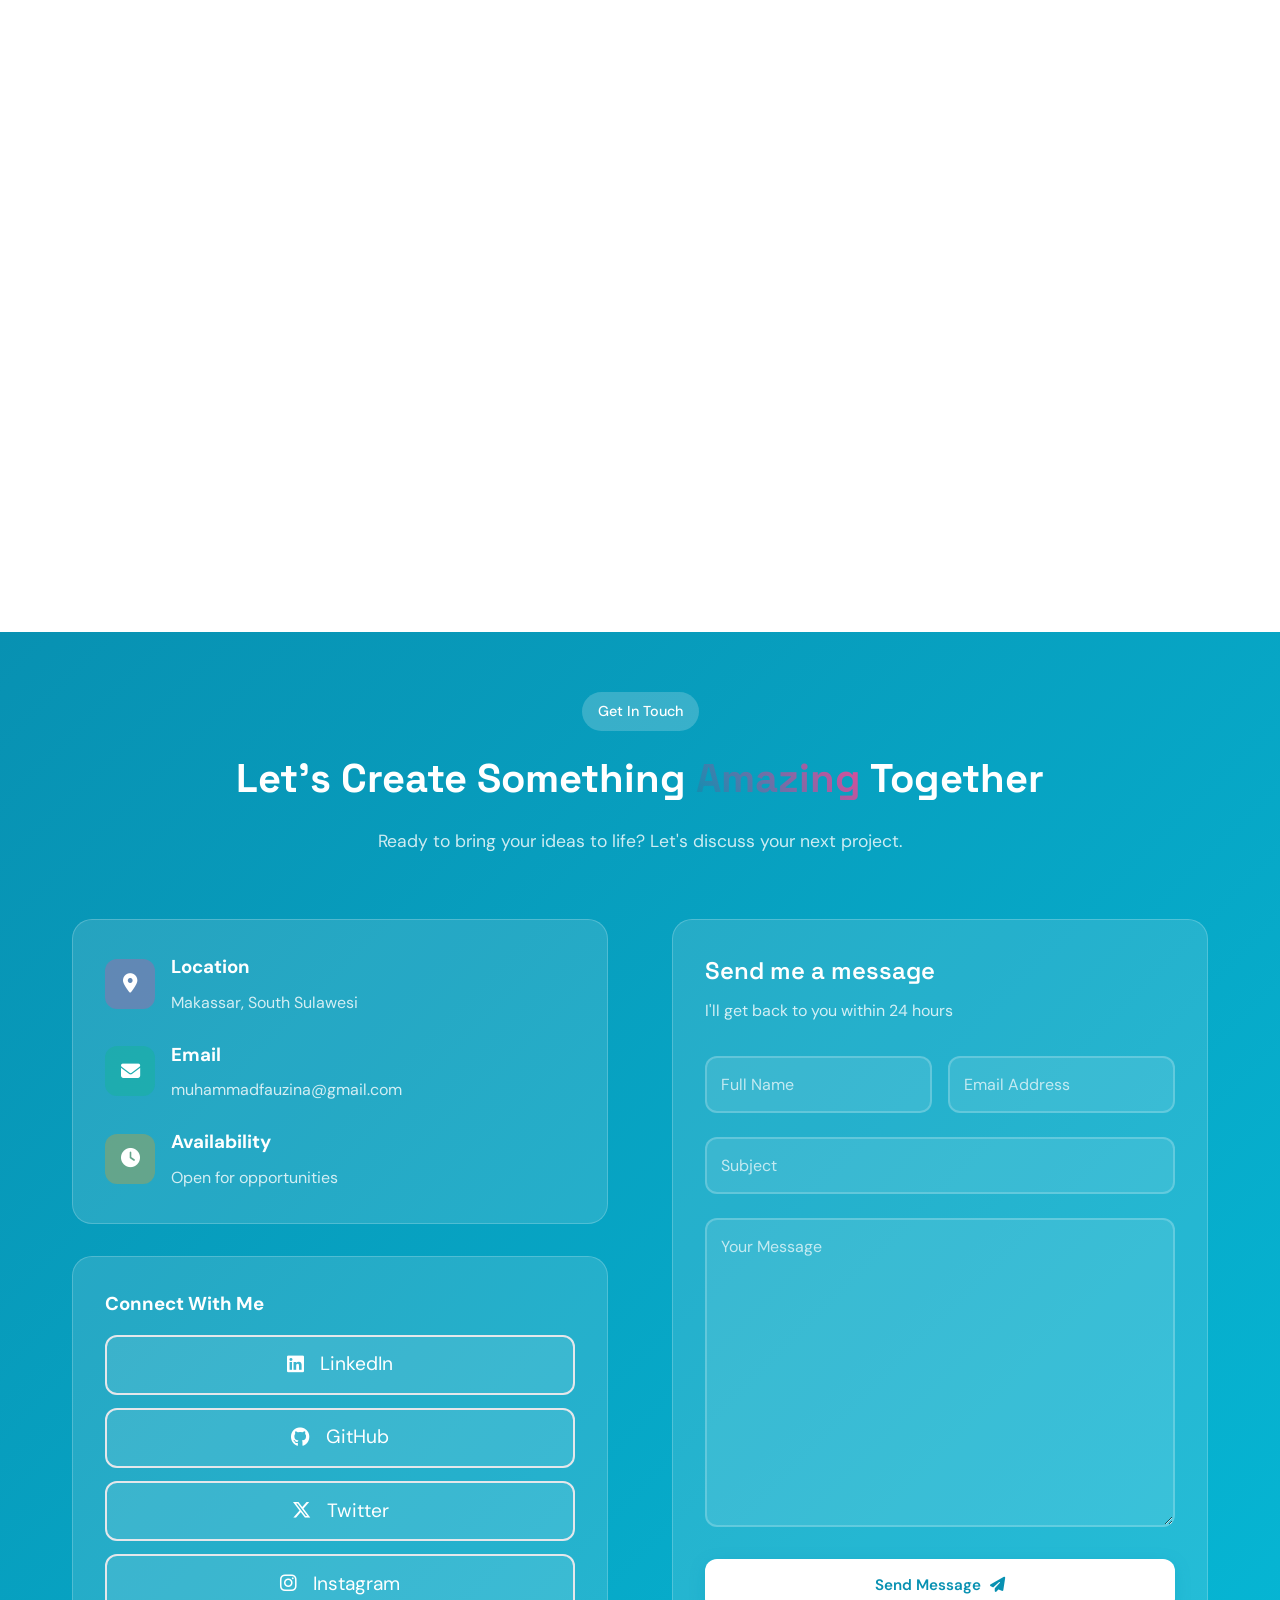
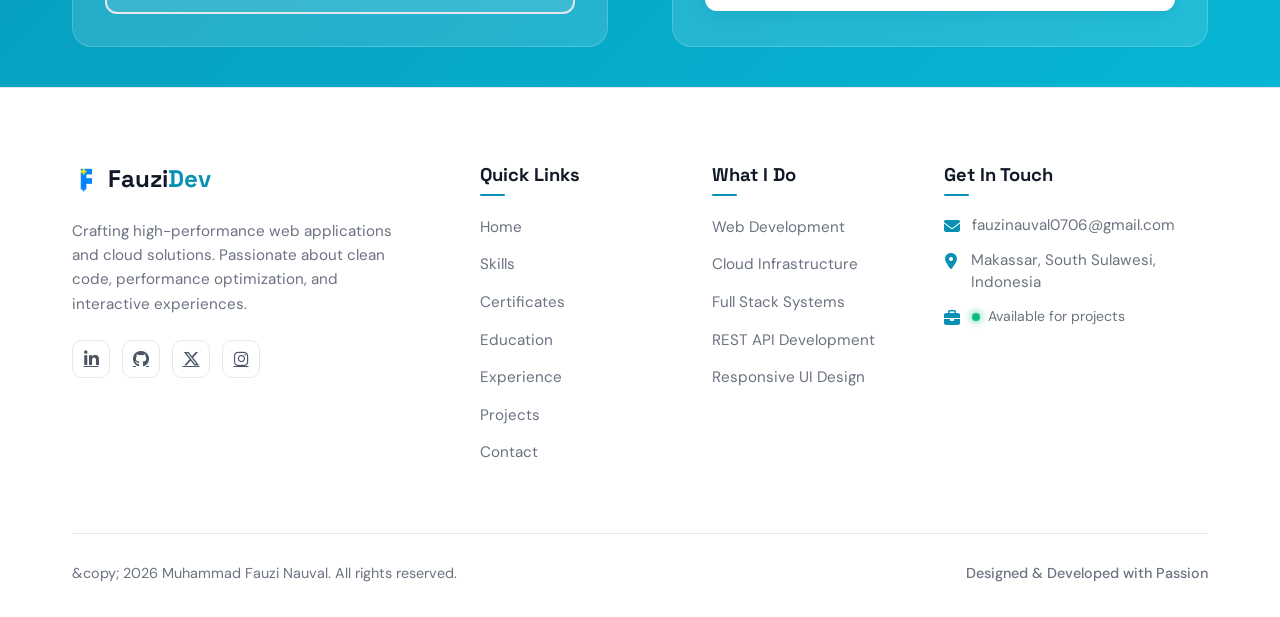
==== commit 45d8bd71: "Revert "feat: implement responsive certificate display logic with dynamic visibility and show/hide f" ====
--- a/index.html
+++ b/index.html
@@ -20,7 +20,7 @@
     <link rel="preconnect" href="https://fonts.googleapis.com">
     <link rel="preconnect" href="https://fonts.gstatic.com" crossorigin>
     <link rel="stylesheet" href="https://cdnjs.cloudflare.com/ajax/libs/font-awesome/6.5.2/css/all.min.css" media="print" onload="this.media='all'">
-    <link rel="stylesheet" href="style.css?v=9">
+    <link rel="stylesheet" href="style.css?v=8">
     <link rel="icon" href="img/favicon.ico" type="image/x-icon" />
     <!-- Updated to modern Google Fonts matching design brief -->
     <link href="https://fonts.googleapis.com/css2?family=Space+Grotesk:wght@300;400;500;600;700&family=DM+Sans:wght@300;400;500;600&display=swap" rel="stylesheet" media="print" onload="this.media='all'">
@@ -2498,10 +2498,6 @@
                             updateTabIndicator(currentActiveTab);
                         }
                         
-                        if (typeof updateCertificatesVisibility === 'function') {
-                            updateCertificatesVisibility(true);
-                        }
-                        
                         resizeScheduled = false;
                     });
                 }
@@ -2588,63 +2584,37 @@
             });
 
             const showMoreBtn = document.getElementById('showMoreCertificates');
-            const allCertificates = document.querySelectorAll('.certificate-card');
+            const hiddenCertificates = document.querySelectorAll('.hidden-certificate');
             certificatesVisible = false;
 
-            function updateCertificatesVisibility(instant = false) {
-                const limit = window.innerWidth <= 768 ? 3 : 6;
-                
-                allCertificates.forEach((cert, index) => {
-                    if (index < limit) {
+            showMoreBtn.addEventListener('click', function() {
+                certificatesVisible = !certificatesVisible;
+                
+                hiddenCertificates.forEach(cert => {
+                    if (certificatesVisible) {
                         cert.style.display = 'block';
-                        cert.classList.add('show');
+                        setTimeout(() => {
+                            cert.classList.add('show');
+                        }, 100);
                     } else {
-                        if (certificatesVisible) {
-                            cert.style.display = 'block';
-                            if (instant) {
-                                cert.classList.add('show');
-                            } else {
-                                setTimeout(() => {
-                                    cert.classList.add('show');
-                                }, 50 + (index - limit) * 15);
-                            }
-                        } else {
-                            cert.classList.remove('show');
-                            if (instant) {
-                                cert.style.display = 'none';
-                            } else {
-                                setTimeout(() => {
-                                    if (!certificatesVisible) {
-                                        cert.style.display = 'none';
-                                    }
-                                }, 300);
-                            }
-                        }
+                        cert.classList.remove('show');
+                        setTimeout(() => {
+                            cert.style.display = 'none';
+                        }, 300);
                     }
                 });
-
+                
                 // Update button text and icon
-                if (showMoreBtn) {
-                    const btnText = showMoreBtn.querySelector('span');
-                    const btnIcon = showMoreBtn.querySelector('i');
-                    if (btnText && btnIcon) {
-                        if (certificatesVisible) {
-                            btnText.textContent = translations[currentLang].certs.btn_show_less;
-                            btnIcon.className = 'fas fa-chevron-up';
-                        } else {
-                            btnText.textContent = translations[currentLang].certs.btn_show_more;
-                            btnIcon.className = 'fas fa-chevron-down';
-                        }
-                    }
-                }
-            }
-
-            // Set initial state
-            updateCertificatesVisibility(true);
-
-            showMoreBtn.addEventListener('click', function() {
-                certificatesVisible = !certificatesVisible;
-                updateCertificatesVisibility(false);
+                const btnText = showMoreBtn.querySelector('span');
+                const btnIcon = showMoreBtn.querySelector('i');
+                
+                if (certificatesVisible) {
+                    btnText.textContent = 'Show Less Certificates';
+                    btnIcon.className = 'fas fa-chevron-up';
+                } else {
+                    btnText.textContent = 'Show All Certificates';
+                    btnIcon.className = 'fas fa-chevron-down';
+                }
             });
         });
 
--- a/style.css
+++ b/style.css
@@ -2539,22 +2539,6 @@
     max-width: 400px;
   }
 
-  /* Hide the 4th, 5th, and 6th certificate cards by default on mobile */
-  .certificates-grid .certificate-card:nth-child(4),
-  .certificates-grid .certificate-card:nth-child(5),
-  .certificates-grid .certificate-card:nth-child(6) {
-    display: none;
-    opacity: 0;
-    transform: translateY(20px);
-  }
-
-  .certificates-grid .certificate-card:nth-child(4).show,
-  .certificates-grid .certificate-card:nth-child(5).show,
-  .certificates-grid .certificate-card:nth-child(6).show {
-    opacity: 1;
-    transform: translateY(0);
-  }
-
   .certificate-info {
     padding: 1.25rem;
   }
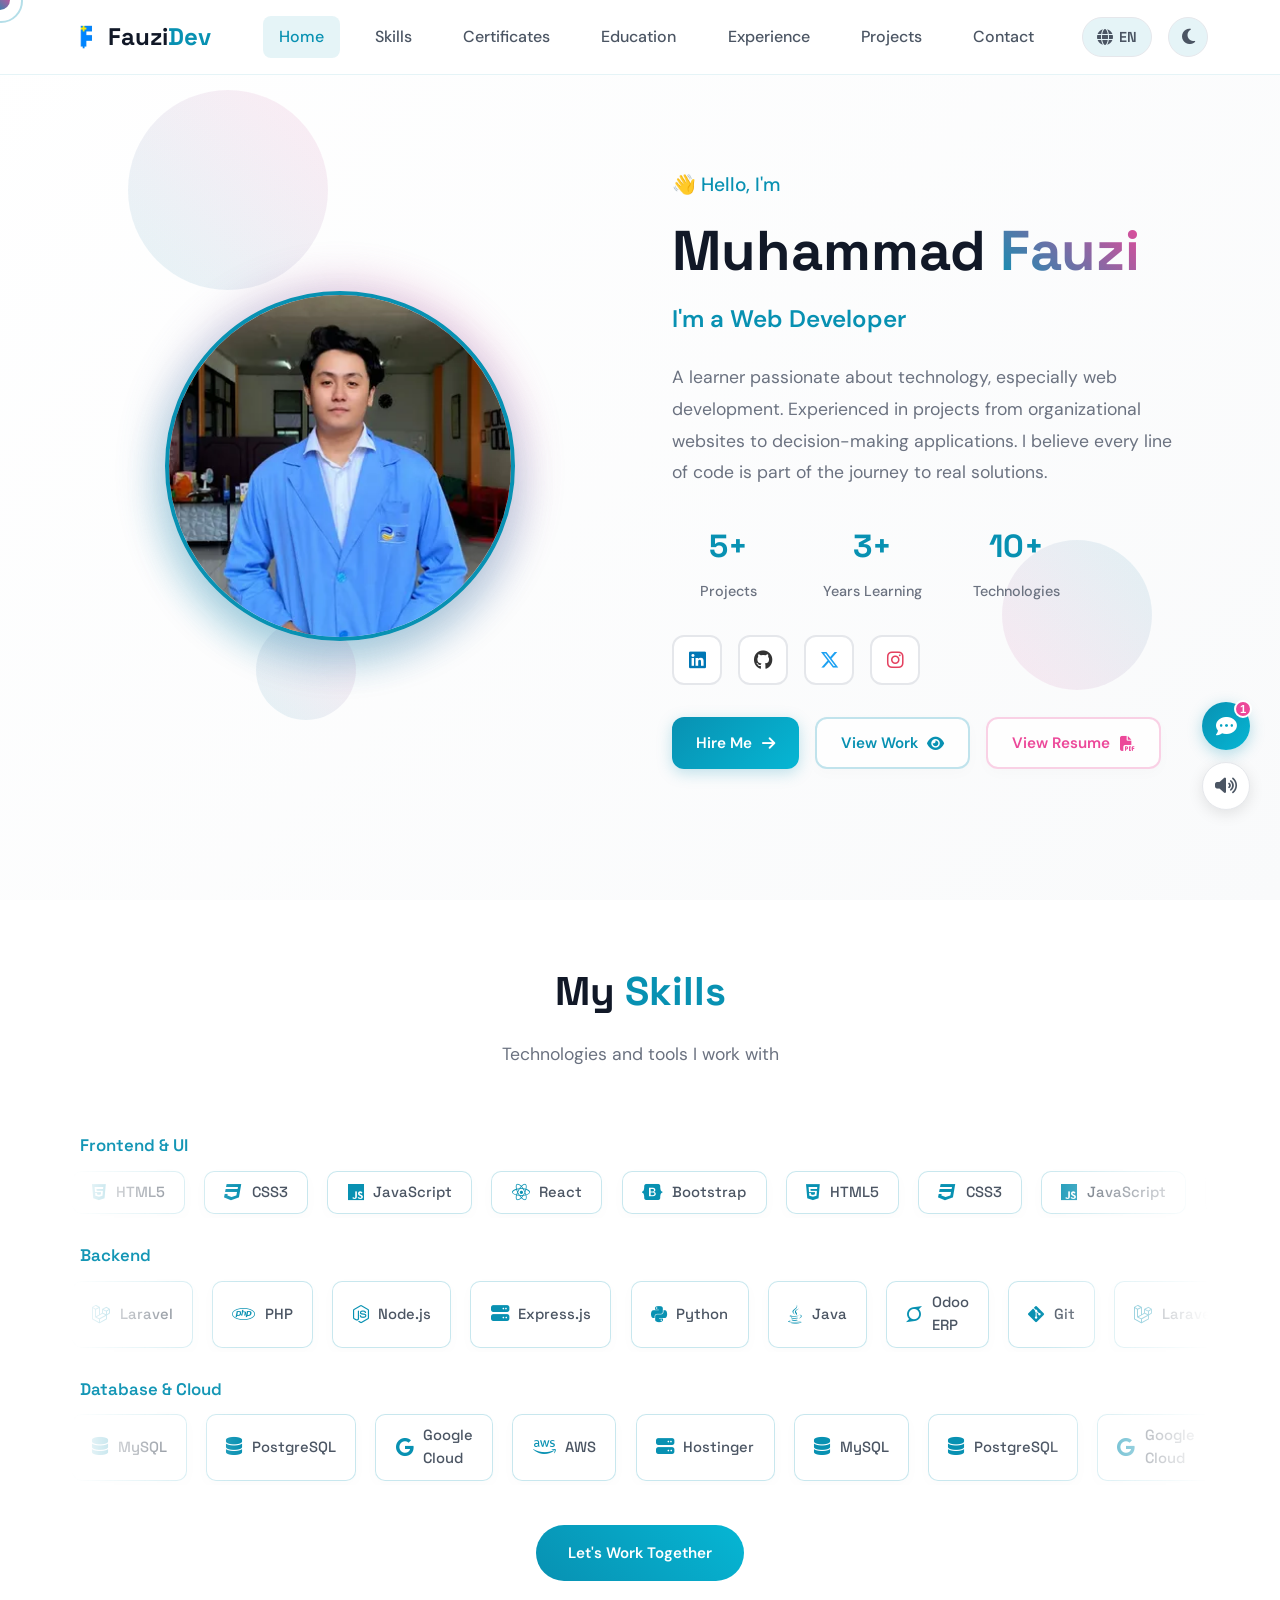
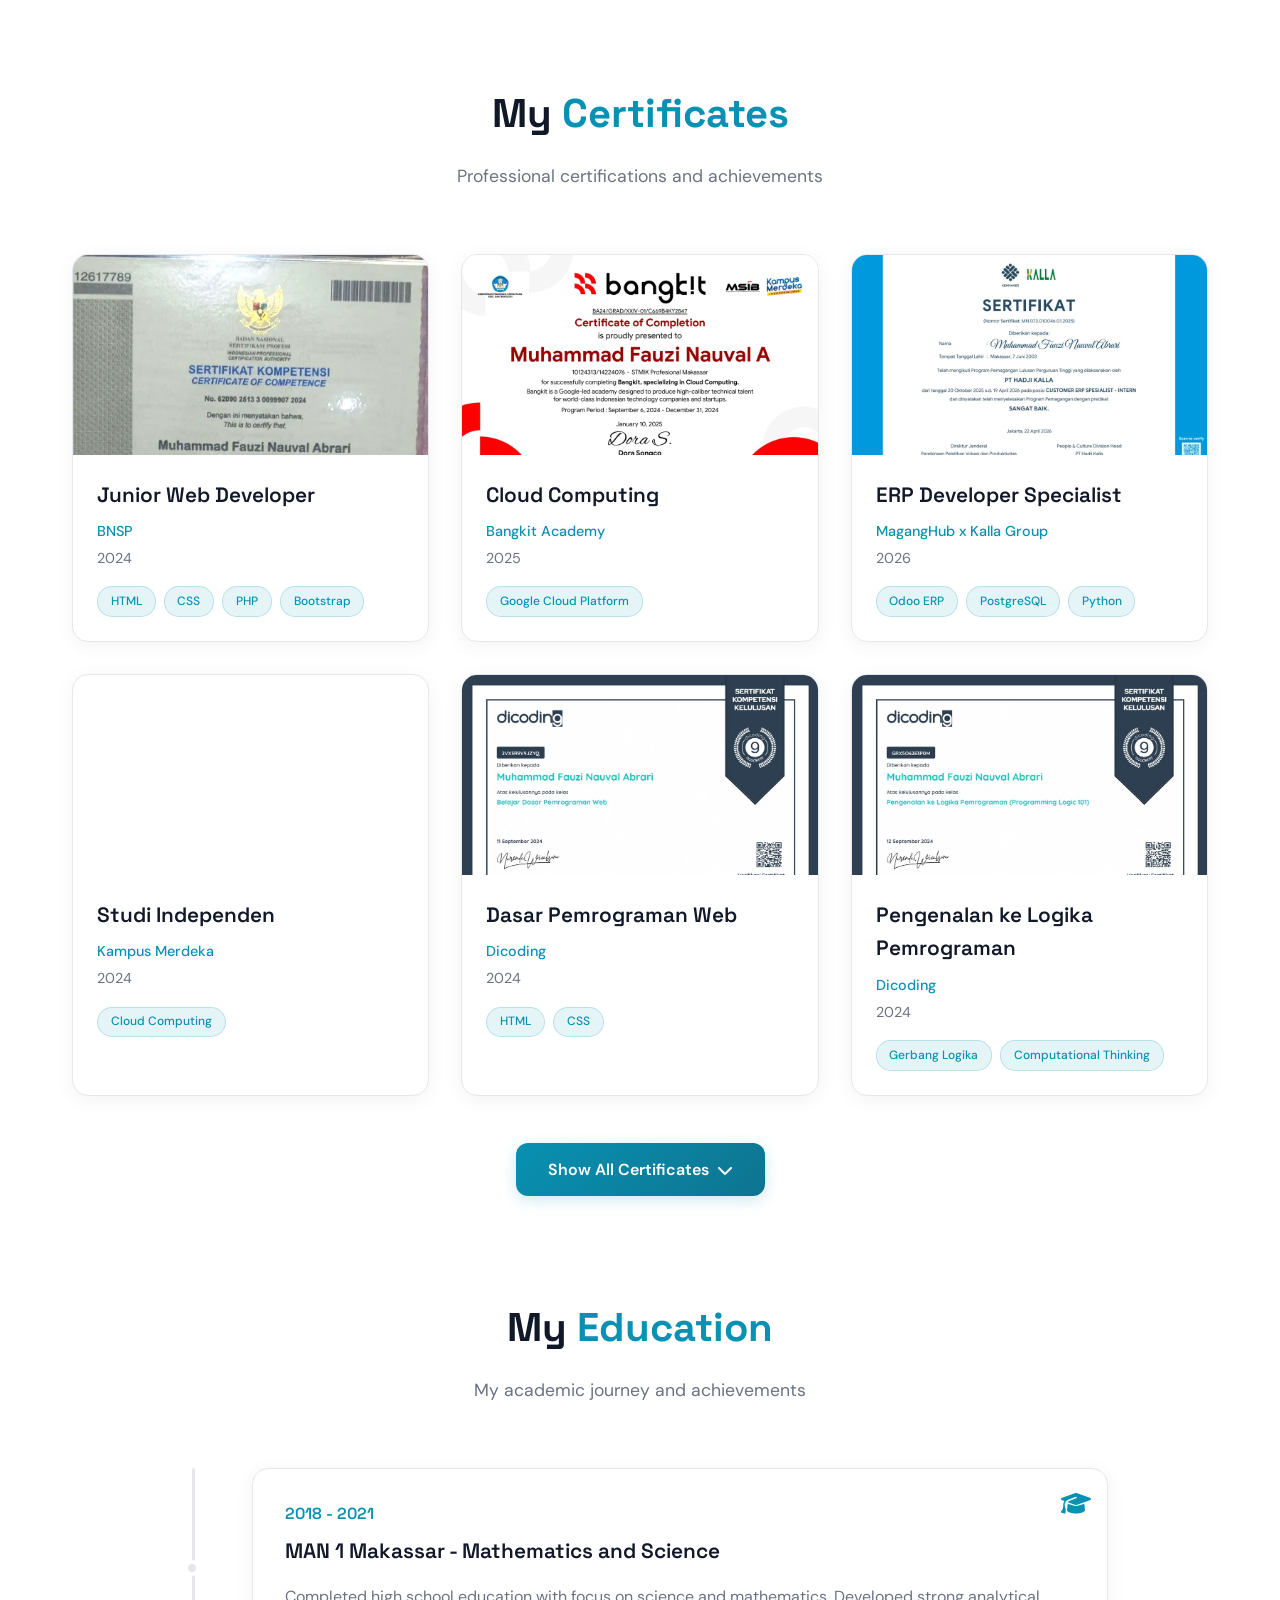
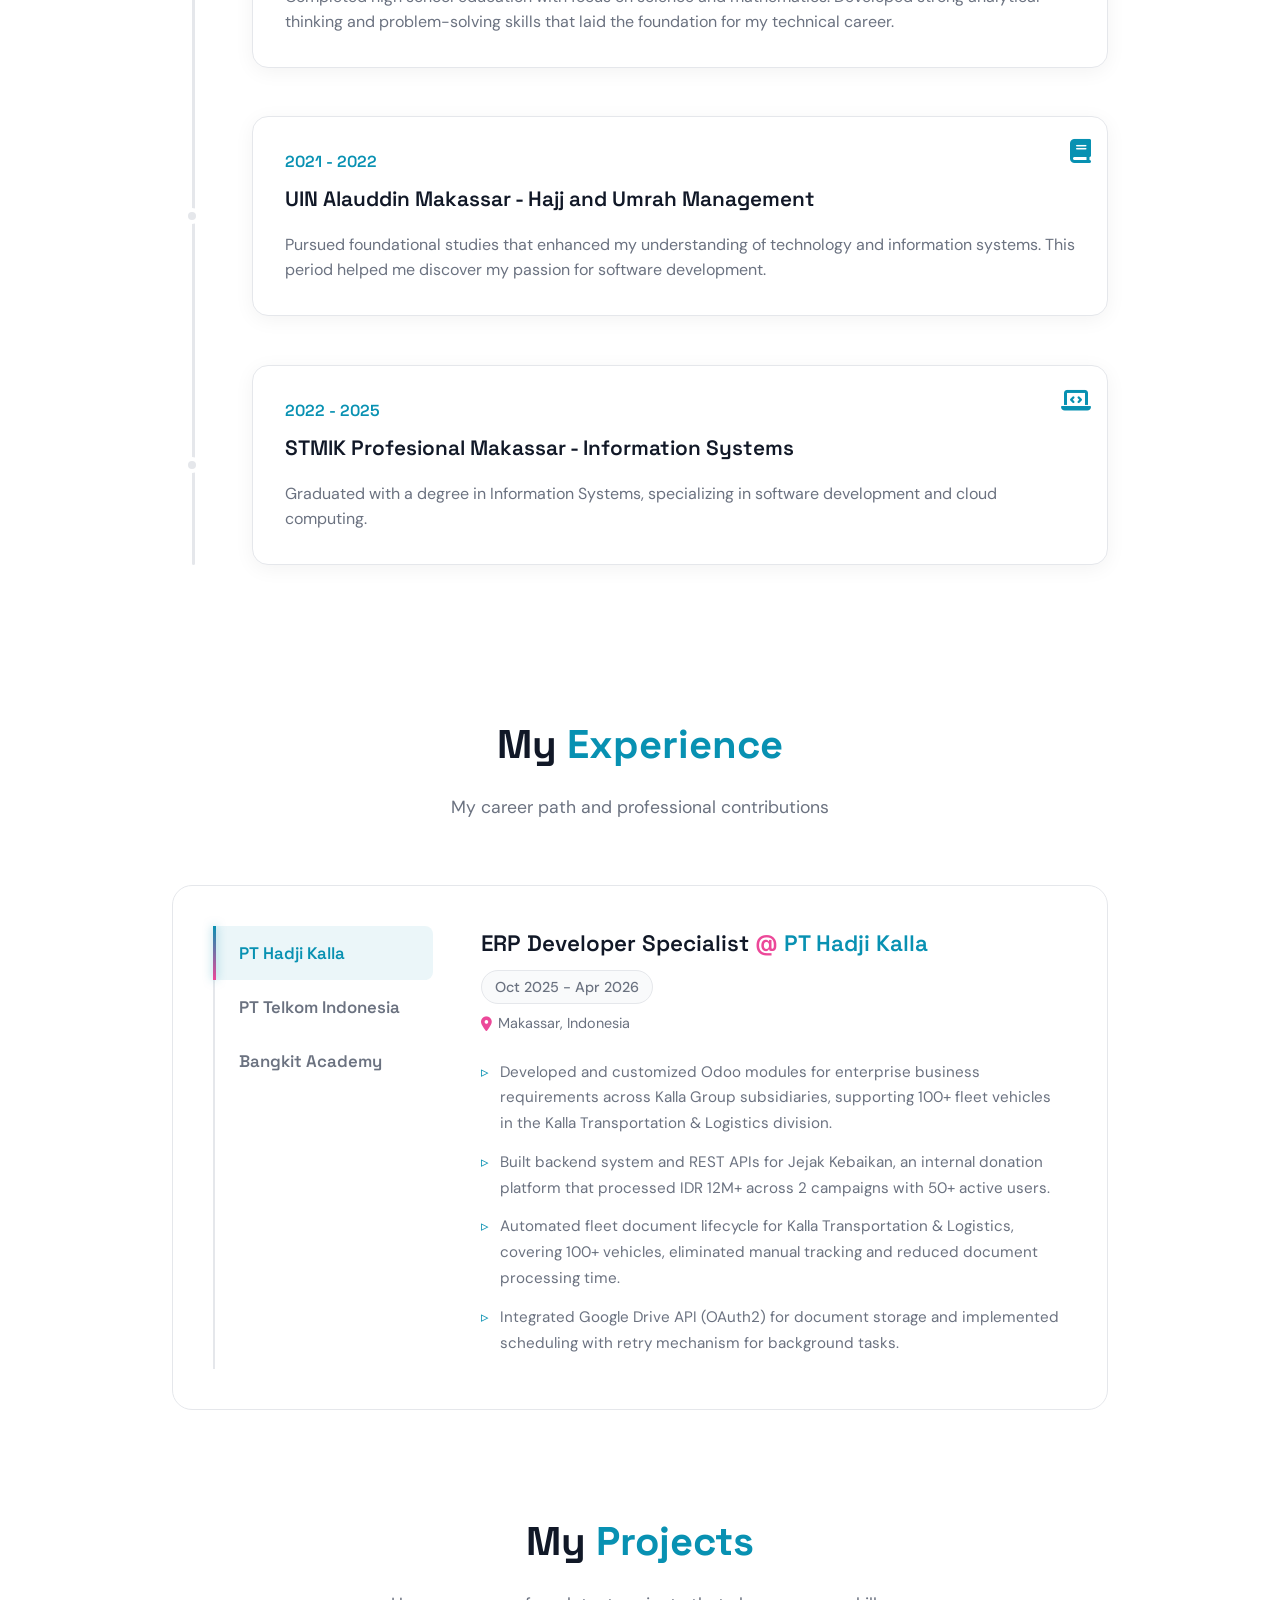
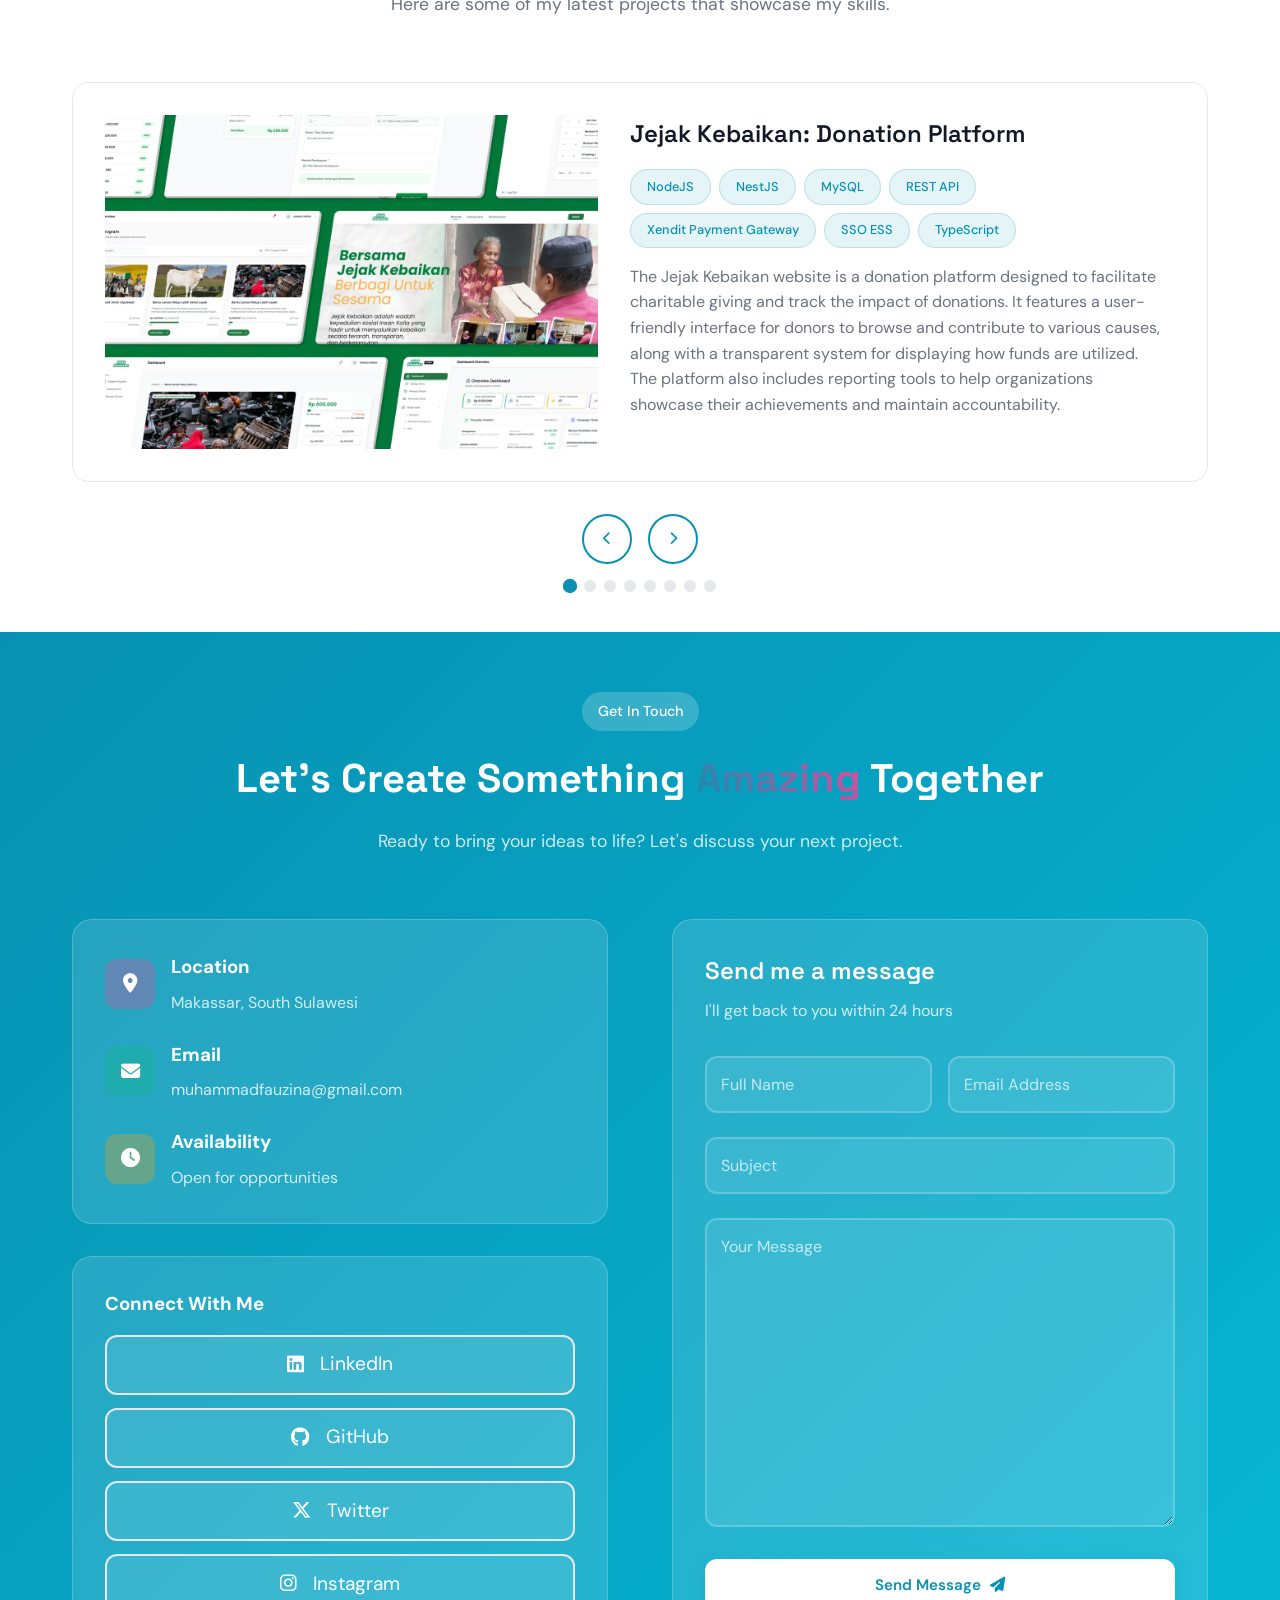
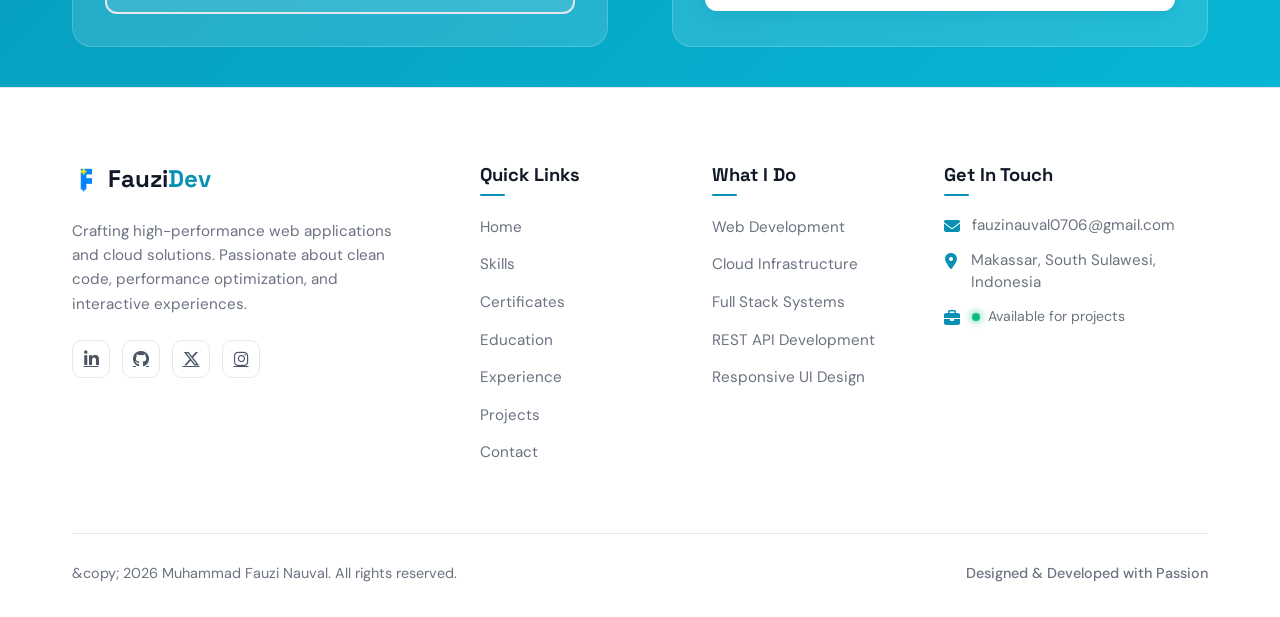
==== commit 1ba3ffc4: "refactor: update resume link, localize labels, and implement responsive certificate visibility with " ====
--- a/index.html
+++ b/index.html
@@ -211,9 +211,9 @@
                             <span data-i18n="hero.btn_work">View Work</span>
                             <i class="fas fa-eye"></i>
                         </a>
-                        <a href="file/Resume-MuhammadFauziNauval-FS.pdf" class="btn btn-accent" target="_blank" download>
-                            <span data-i18n="hero.btn_cv">Download CV</span>
-                            <i class="fas fa-download"></i>
+                        <a href="https://drive.google.com/file/d/1__6mTmPqkYCU41ICUHLFeDdBJzdjdcIT/view?usp=sharing" class="btn btn-accent" target="_blank" rel="noopener noreferrer">
+                            <span data-i18n="hero.btn_cv">View Resume</span>
+                            <i class="fas fa-file-pdf"></i>
                         </a>
                     </div>
                 </div>
@@ -1273,7 +1273,7 @@
                     stats_tech: "Technologies",
                     btn_hire: "Hire Me",
                     btn_work: "View Work",
-                    btn_cv: "Download CV"
+                    btn_cv: "View Resume"
                 },
                 skills: {
                     title: "My <span>Skills</span>",
@@ -1404,7 +1404,7 @@
                     stats_tech: "Teknologi",
                     btn_hire: "Rekrut Saya",
                     btn_work: "Lihat Karya",
-                    btn_cv: "Unduh CV"
+                    btn_cv: "Lihat Resume"
                 },
                 skills: {
                     title: "Skill <span>Saya</span>",
@@ -2498,6 +2498,10 @@
                             updateTabIndicator(currentActiveTab);
                         }
                         
+                        if (typeof updateCertificatesVisibility === 'function') {
+                            updateCertificatesVisibility(true);
+                        }
+                        
                         resizeScheduled = false;
                     });
                 }
@@ -2584,37 +2588,63 @@
             });
 
             const showMoreBtn = document.getElementById('showMoreCertificates');
-            const hiddenCertificates = document.querySelectorAll('.hidden-certificate');
+            const allCertificates = document.querySelectorAll('.certificate-card');
             certificatesVisible = false;
+
+            function updateCertificatesVisibility(instant = false) {
+                const limit = window.innerWidth <= 768 ? 3 : 6;
+                
+                allCertificates.forEach((cert, index) => {
+                    if (index < limit) {
+                        cert.style.display = 'block';
+                        cert.classList.add('show');
+                    } else {
+                        if (certificatesVisible) {
+                            cert.style.display = 'block';
+                            if (instant) {
+                                cert.classList.add('show');
+                            } else {
+                                setTimeout(() => {
+                                    cert.classList.add('show');
+                                }, 50 + (index - limit) * 15);
+                            }
+                        } else {
+                            cert.classList.remove('show');
+                            if (instant) {
+                                cert.style.display = 'none';
+                            } else {
+                                setTimeout(() => {
+                                    if (!certificatesVisible) {
+                                        cert.style.display = 'none';
+                                    }
+                                }, 300);
+                            }
+                        }
+                    }
+                });
+
+                // Update button text and icon
+                if (showMoreBtn) {
+                    const btnText = showMoreBtn.querySelector('span');
+                    const btnIcon = showMoreBtn.querySelector('i');
+                    if (btnText && btnIcon) {
+                        if (certificatesVisible) {
+                            btnText.textContent = translations[currentLang].certs.btn_show_less;
+                            btnIcon.className = 'fas fa-chevron-up';
+                        } else {
+                            btnText.textContent = translations[currentLang].certs.btn_show_more;
+                            btnIcon.className = 'fas fa-chevron-down';
+                        }
+                    }
+                }
+            }
+
+            // Set initial state
+            updateCertificatesVisibility(true);
 
             showMoreBtn.addEventListener('click', function() {
                 certificatesVisible = !certificatesVisible;
-                
-                hiddenCertificates.forEach(cert => {
-                    if (certificatesVisible) {
-                        cert.style.display = 'block';
-                        setTimeout(() => {
-                            cert.classList.add('show');
-                        }, 100);
-                    } else {
-                        cert.classList.remove('show');
-                        setTimeout(() => {
-                            cert.style.display = 'none';
-                        }, 300);
-                    }
-                });
-                
-                // Update button text and icon
-                const btnText = showMoreBtn.querySelector('span');
-                const btnIcon = showMoreBtn.querySelector('i');
-                
-                if (certificatesVisible) {
-                    btnText.textContent = 'Show Less Certificates';
-                    btnIcon.className = 'fas fa-chevron-up';
-                } else {
-                    btnText.textContent = 'Show All Certificates';
-                    btnIcon.className = 'fas fa-chevron-down';
-                }
+                updateCertificatesVisibility(false);
             });
         });
 
